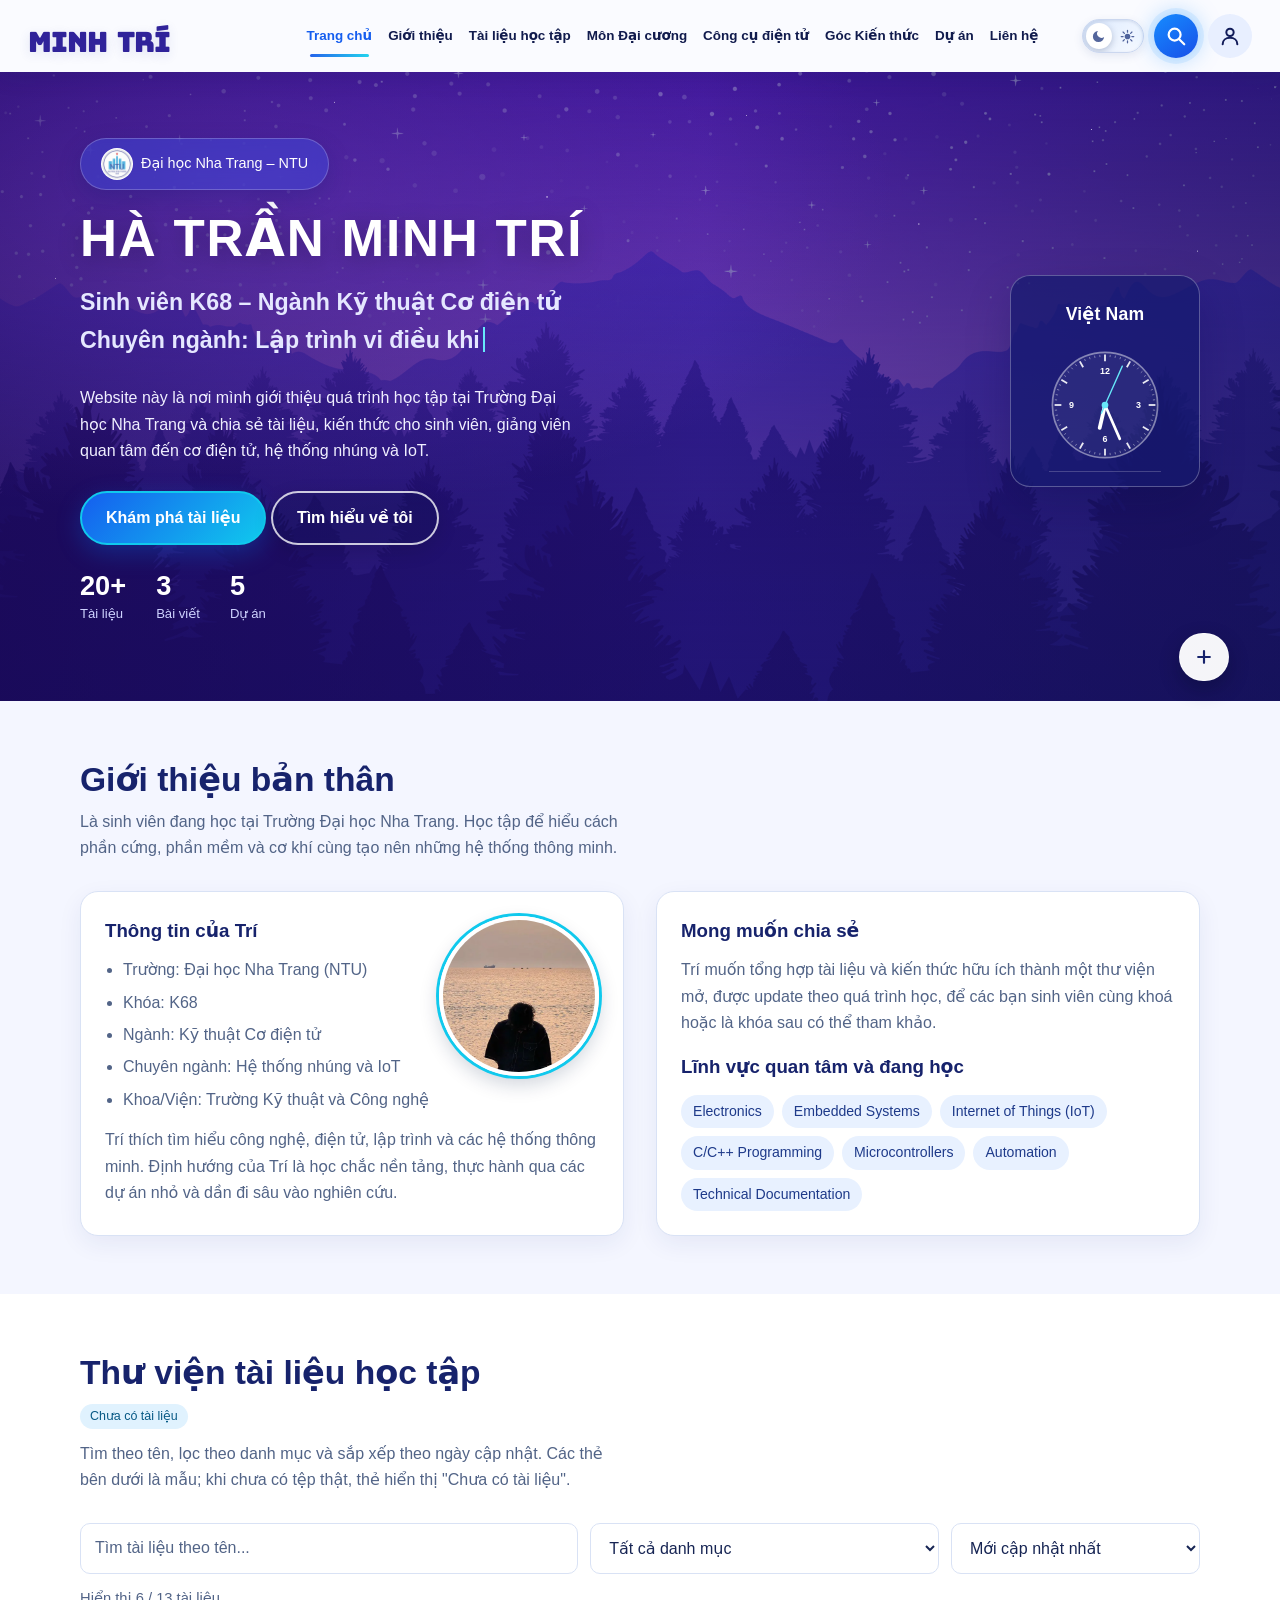
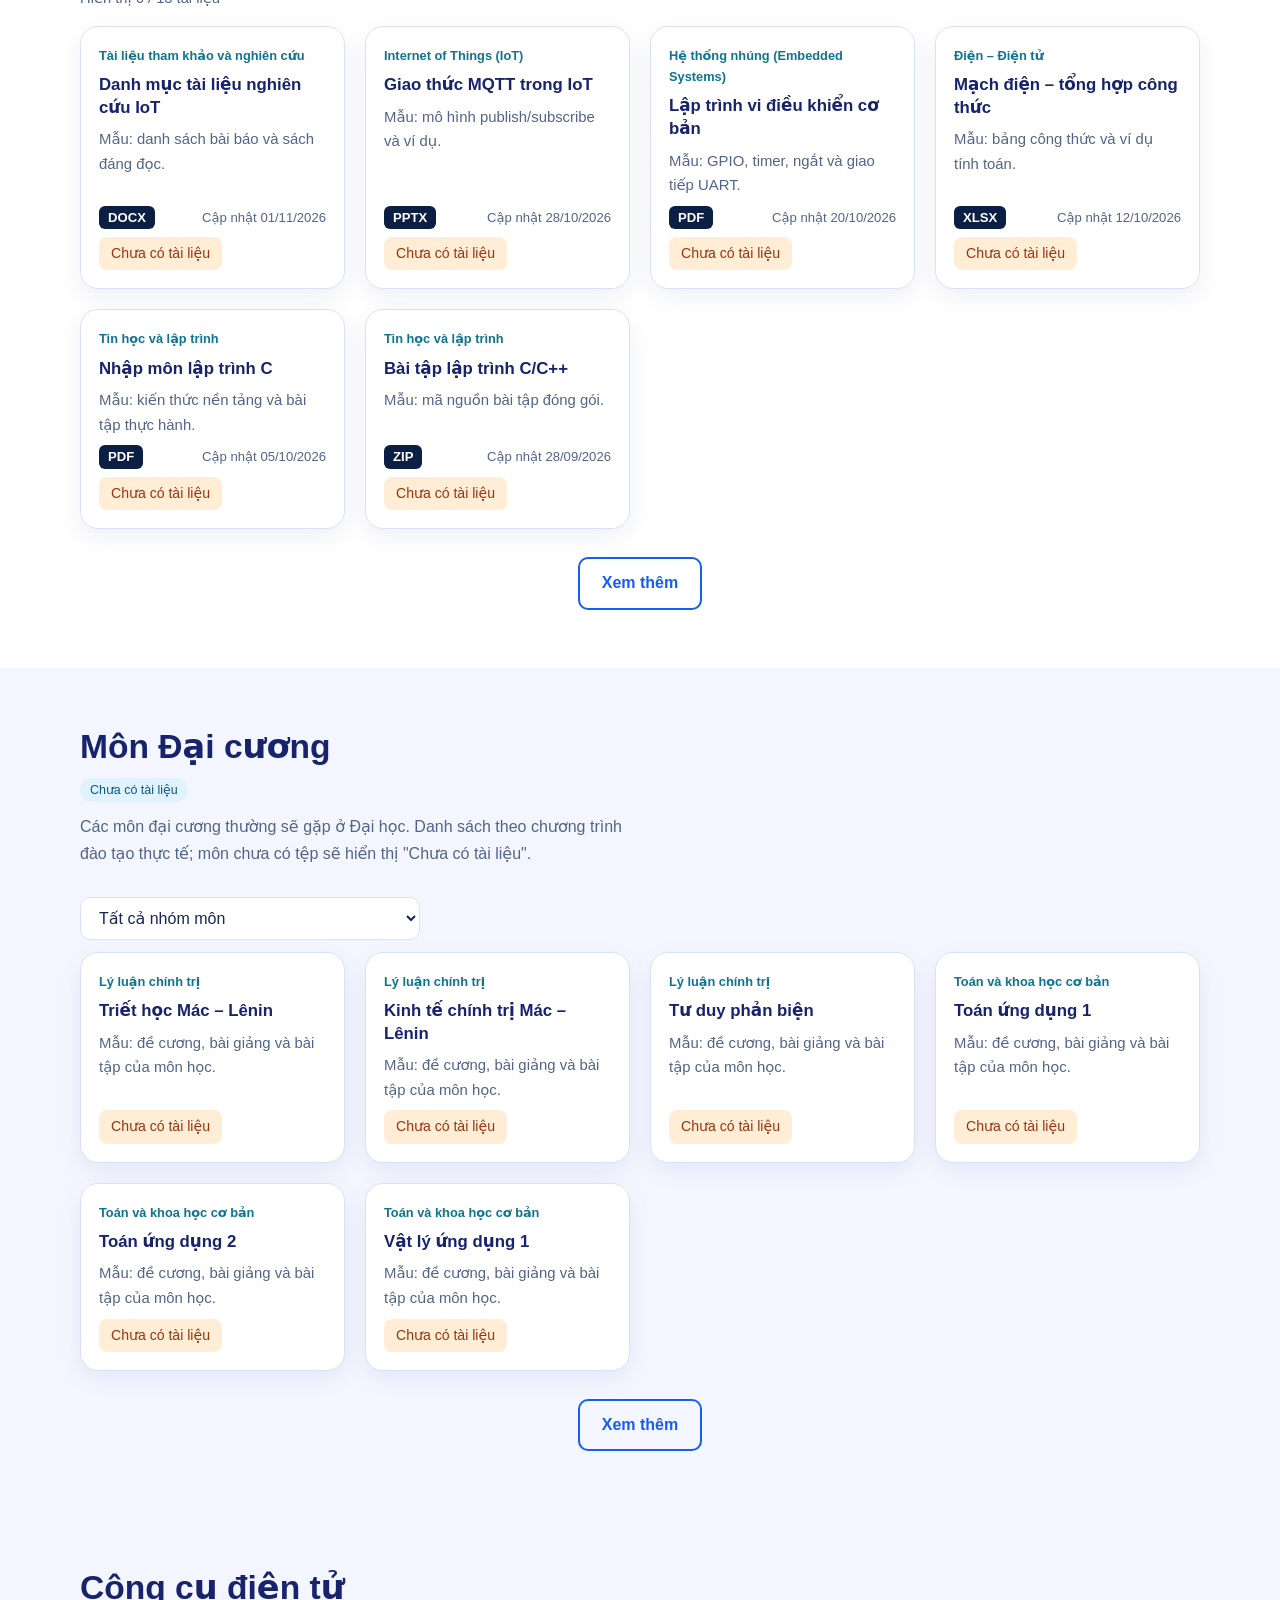
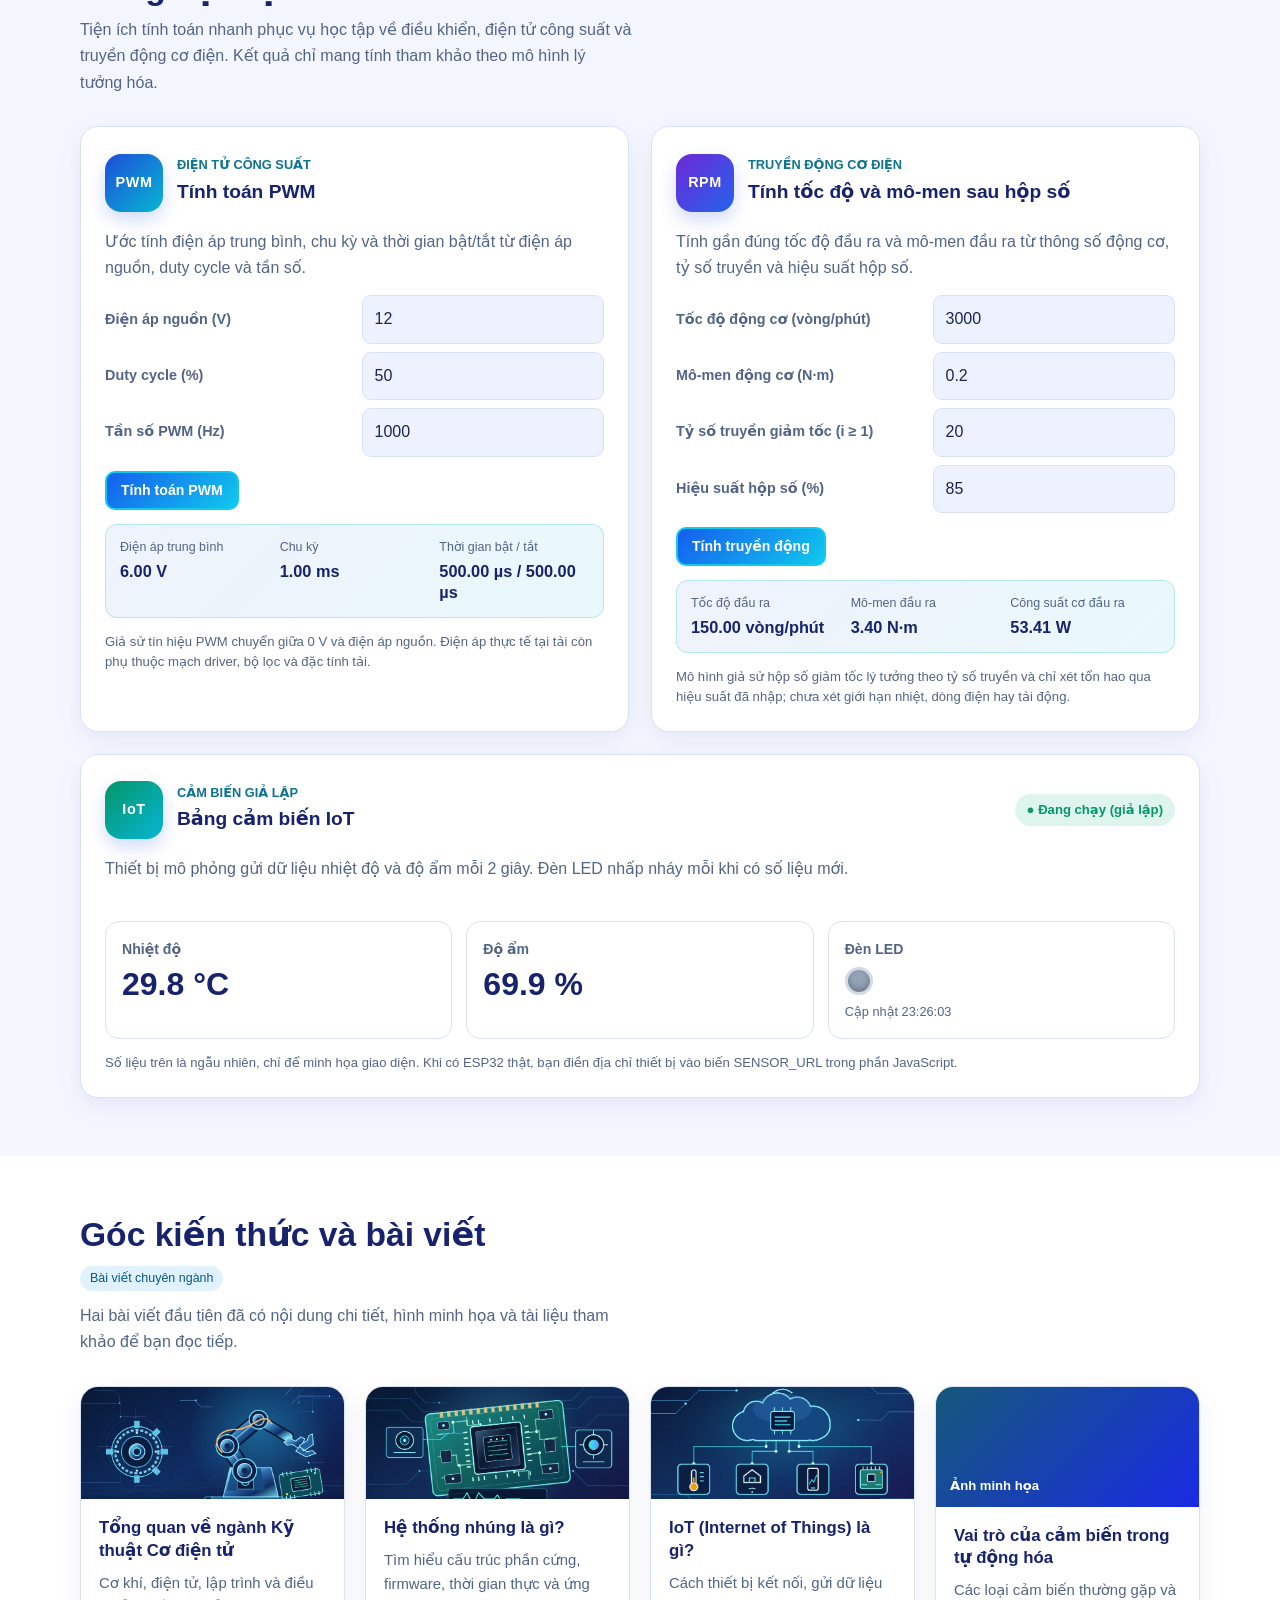
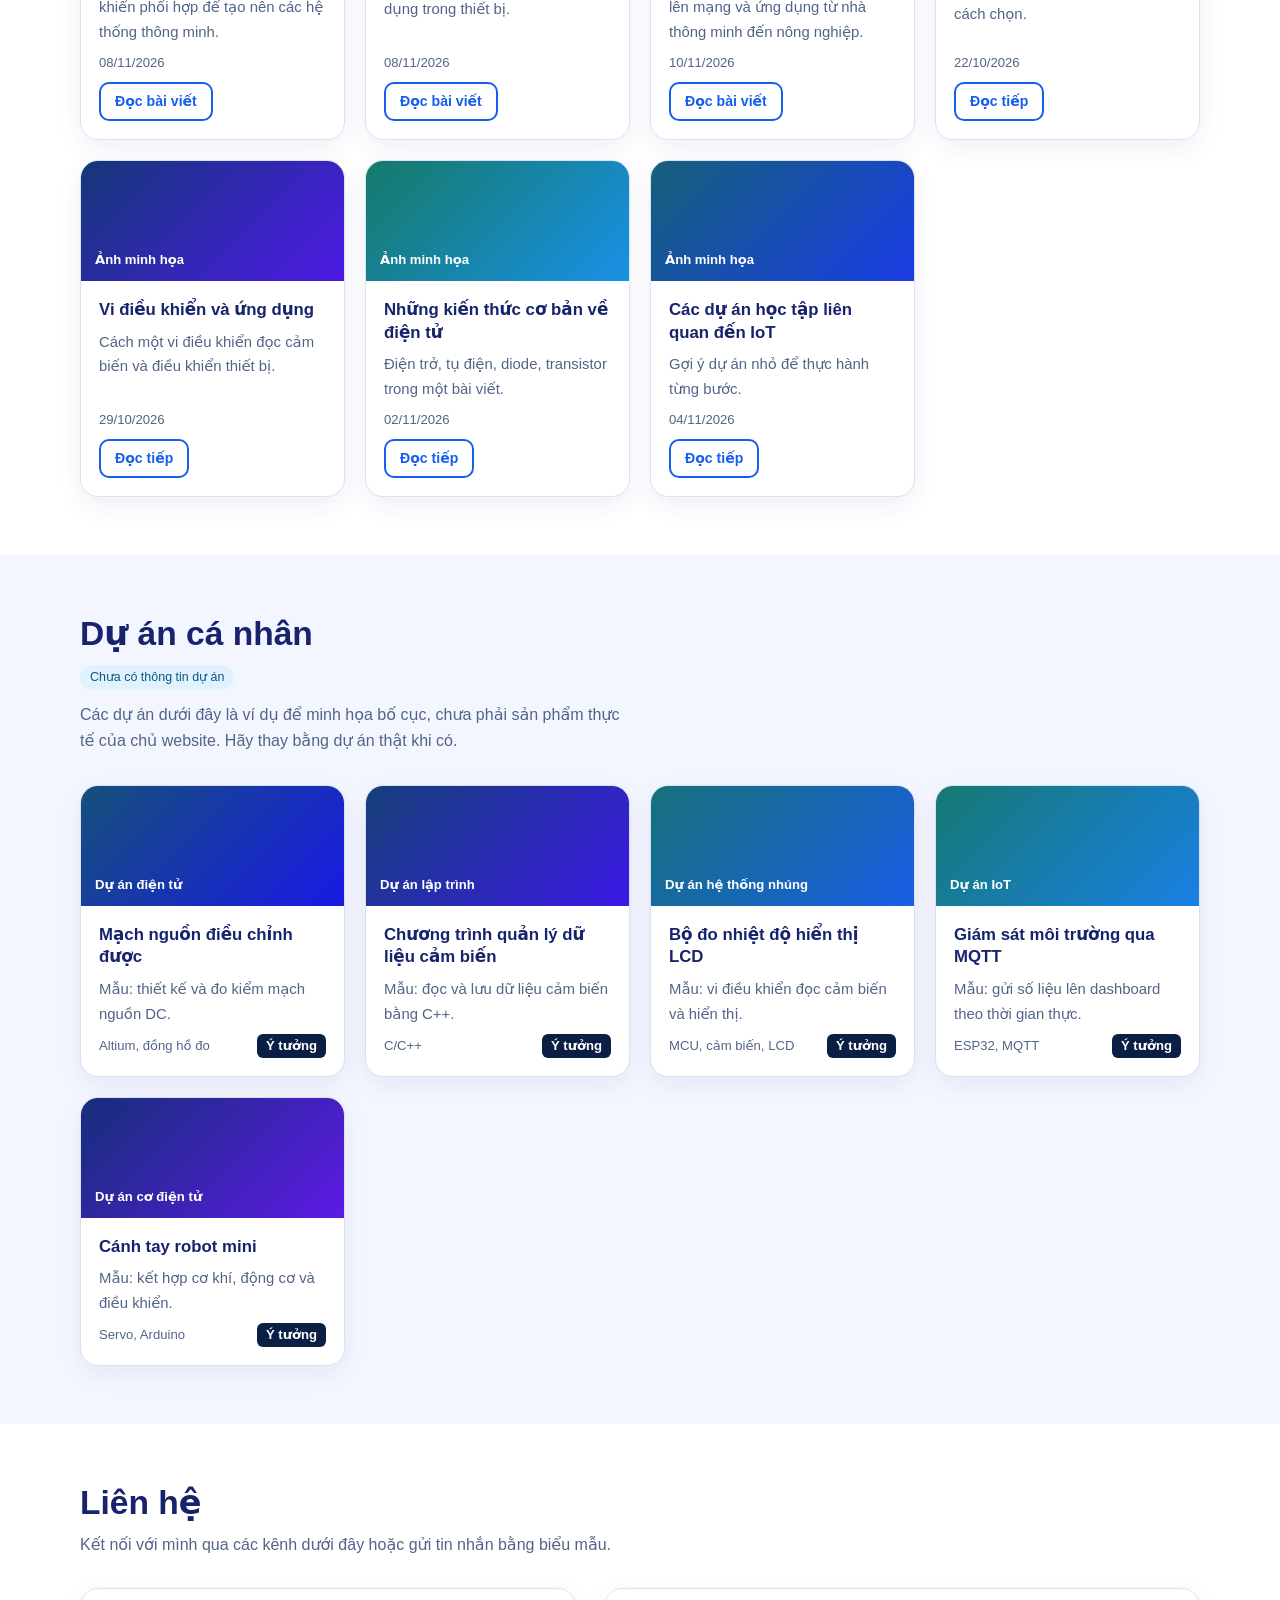
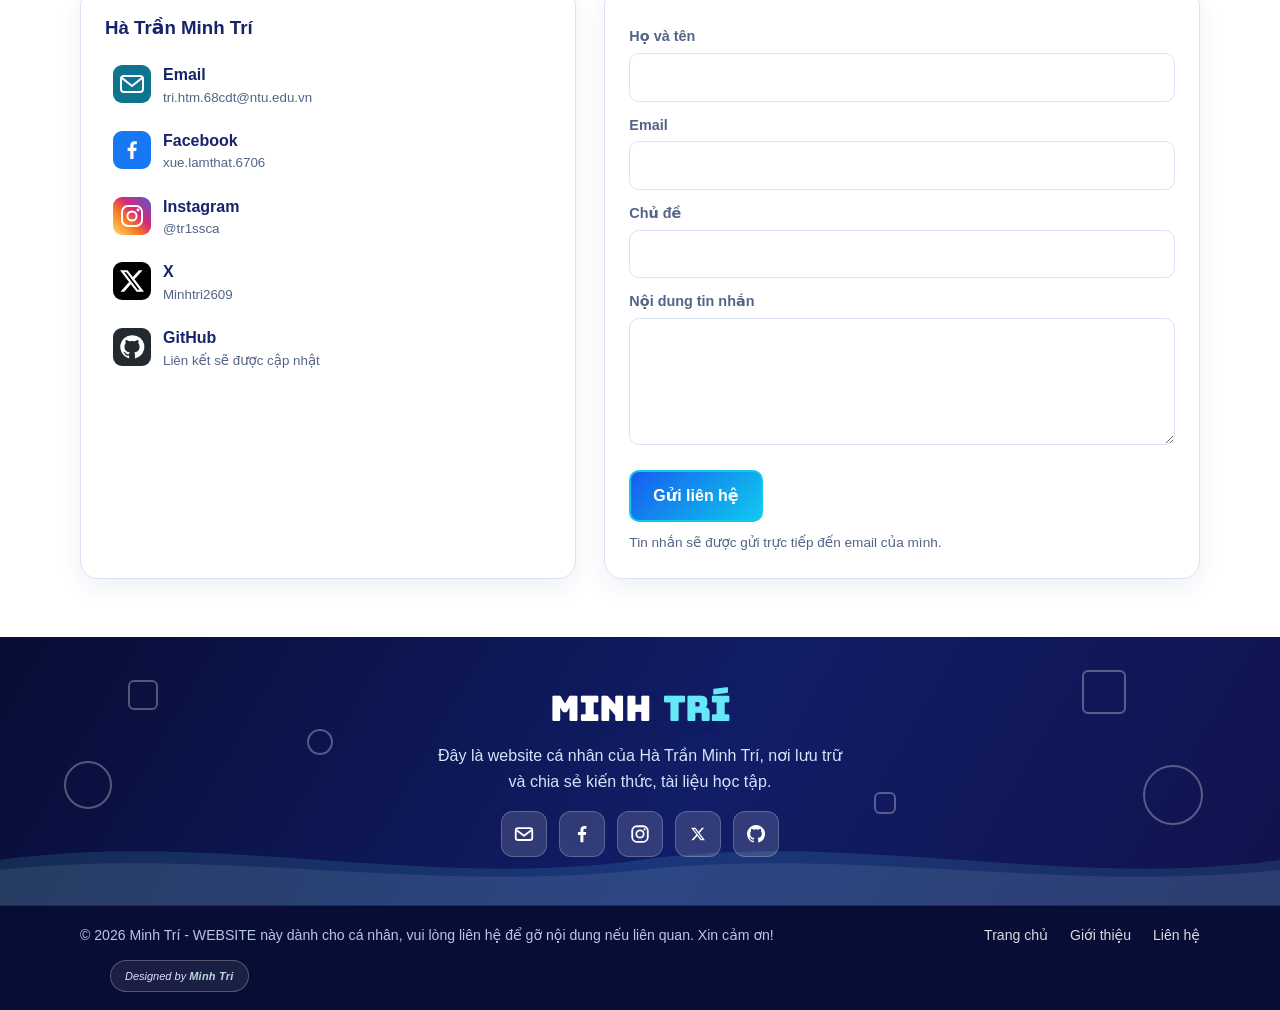
==== index.html @ 376a1b09 "v3" ====
<!DOCTYPE html>
<html lang="vi">
    <head>
        <meta charset="UTF-8">
        <meta name="viewport" content="width=device-width, initial-scale=1">
        <link rel="icon" type="image/png" href="/favicon1.png">
        <link rel="prefetch" href="login.html">
        <title>
            Minh Trí
        </title>
        <meta name="description" content="Website cá nhân và thư viện tài liệu học tập của Minh Trí, sinh viên K68 ngành Kỹ thuật Cơ điện tử, Đại học Nha Trang.">
        <link rel="preconnect" href="https://fonts.googleapis.com">
        <link rel="preconnect" href="https://fonts.gstatic.com" crossorigin>
        <link href="https://fonts.googleapis.com/css2?family=Bungee&display=swap" rel="stylesheet">
        <link href='https://unpkg.com/boxicons@2.1.4/css/boxicons.min.css' rel='stylesheet'>
        <script>
try {
    document.documentElement.dataset.theme = localStorage.getItem("theme") || (matchMedia("(prefers-color-scheme:dark)").matches ? "dark" : "light");
}
catch (e) { }

</script>
        <link rel="stylesheet" href="style.css?v=5">
    </head>
    <body>
        <header>
            <div class="wrap bar">
                <button id="menuBtn" aria-label="Mở menu" aria-expanded="false">
                    <svg viewBox="0 0 30 30" aria-hidden="true">
                        <path class="b1" d="M3 7h24"/>
                        <path class="b2" d="M3 15h24"/>
                        <path class="b3" d="M3 23h24"/>
                    </svg>
                </button>
                <a class="logo" href="#home" aria-label="Minh Trí – về đầu trang">
                    <span class="l1">
                        MINH 
                    </span>
                    <span class="l2">
                        TRÍ
                    </span>
                </a>
                <div class="rt">
                    <button class="ic" id="themeBtn" aria-label="Chuyển sang giao diện tối" aria-pressed="false">
                        <svg class="moon" viewBox="0 0 24 24" aria-hidden="true">
                            <path fill="currentColor" d="M21 12.8A9 9 0 1111.2 3a7 7 0 009.8 9.8z"/>
                        </svg>
                        <svg class="sun" viewBox="0 0 24 24" aria-hidden="true">
                            <circle cx="12" cy="12" r="4.5" fill="currentColor"/>
                            <path d="M12 2v3M12 19v3M2 12h3M19 12h3M4.9 4.9l2.1 2.1M17 17l2.1 2.1M4.9 19.1L7 17M17 7l2.1-2.1" stroke="currentColor" stroke-width="2" stroke-linecap="round"/>
                        </svg>
                    </button>
                    <!-- Khung .sw: hộp tìm kiếm neo vào khung này nên luôn hiện ngay dưới biểu tượng tìm kiếm -->
                    <div class="sw">
                        <button class="ic" id="searchBtn" aria-label="Tìm kiếm" aria-expanded="false">
                            <svg viewBox="0 0 24 24" aria-hidden="true">
                                <circle cx="10.5" cy="10.5" r="6.5" fill="none" stroke="currentColor" stroke-width="2.4"/>
                                <path d="M15.5 15.5L21 21" stroke="currentColor" stroke-width="2.4" stroke-linecap="round"/>
                            </svg>
                        </button>
                        <div class="sp" id="sp" hidden>
                            <div class="wrap">
                                <input id="sq" type="search" placeholder="Tài liệu, môn học, bài viết, dự án..." aria-label="Tìm kiếm trên website" autocomplete="off">
                                <ul id="sr" aria-live="polite">
                                </ul>
                            </div>
                        </div>
                    </div>
<!-- Cụm nút tài khoản và Menu thả xuống -->
<div class="user-menu-wrapper">
    <a class="ic" id="authLink" href="login.html" aria-label="Đăng nhập / Đăng ký" title="Đăng nhập / Đăng ký">
        <svg viewBox="0 0 24 24" aria-hidden="true">
            <circle cx="12" cy="8" r="4" fill="none" stroke="currentColor" stroke-width="2.2"/>
            <path d="M4 21c0-4.4 3.6-7 8-7s8 2.6 8 7" fill="none" stroke="currentColor" stroke-width="2.2" stroke-linecap="round"/>
        </svg>
    </a>

    <!-- Menu xổ xuống (Dropdown) -->
    <div class="user-dropdown" id="userDropdown" hidden>
        <div class="user-dropdown-header">
            <strong id="dropdownUserName">Tài khoản</strong>
            <small>Sinh viên NTU</small>
        </div>
        <ul class="user-dropdown-list">
        <li><a href="account.html?tab=account"><i class='bx bxs-user-account'></i> Tài khoản của tôi</a></li>
        <li><a href="profile.html"><i class='bx bxs-user-detail'></i> Hồ sơ của tôi</a></li>
        <li><a href="account.html?tab=settings"><i class='bx bxs-cog'></i> Cài đặt tài khoản</a></li>
        <li><a href="account.html?tab=follow"><i class='bx bxs-bookmark-star'></i> Theo dõi</a></li>
        <li><a href="account.html?tab=badges"><i class='bx bxs-award'></i> Danh hiệu</a></li>            
        <li class="dropdown-divider"></li>
            <li><a href="#" id="logoutBtn" class="logout-item"><i class='bx bxs-log-out'></i> Đăng xuất</a></li>
        </ul>
    </div>
</div>                </div>
            </div>
            <nav id="nav" aria-label="Điều hướng chính">
                <ul>
                    <li>
                        <a href="#home">
                            Trang chủ
                        </a>
                    </li>
                    <li>
                        <a href="#about">
                            Giới thiệu
                        </a>
                    </li>
                    <li>
                        <a href="#resources">
                            Tài liệu học tập
                        </a>
                    </li>
                    <li>
                        <a href="#freshman">
                            Môn Đại cương
                        </a>
                    </li>
                    <li>
                        <a href="#electronics">
                            Công cụ điện tử
                        </a>
                    </li>
                    <li>
                        <a href="#articles">
                            Góc Kiến thức
                        </a>
                    </li>
                    <li>
                        <a href="#projects">
                            Dự án
                        </a>
                    </li>
                    <li>
                        <a href="#contact">
                            Liên hệ
                        </a>
                    </li>
                </ul>
            </nav>
        </header>
        <main>
            <!-- ===== A. TRANG CHỦ ===== -->
            <section id="home">
                <div class="sky" aria-hidden="true"><i></i><i></i><i></i><i></i></div>
                <div class="wrap hero">
                    <div>
                        <span class="badge" role="status">
                            <a href="https://ntu.edu.vn" target="_blank" rel="noopener">
                                <img class="badge-logo" src="ntu-logo.png" alt="Logo Đại học Nha Trang">
                                Đại học Nha Trang – NTU
                            </a>
                        </span>
                        <h1>
                            <a href="p/don-nhan.html">
                                Hà Trần Minh Trí
                            </a>
                        </h1>
                        <p class="sub">
                            Sinh viên K68 – Ngành Kỹ thuật Cơ điện tử
                            <br>
                            Chuyên ngành: <span id="typed">Hệ thống nhúng và IoT</span><span class="caret" aria-hidden="true"></span>
                        </p>
                        <p>
                            Website này là nơi mình giới thiệu quá trình học tập tại Trường Đại học Nha Trang và chia sẻ tài liệu, kiến thức cho sinh viên, giảng viên quan tâm đến cơ điện tử, hệ thống nhúng và IoT.
                        </p>
                        <a class="btn" href="#resources">
                            Khám phá tài liệu
                        </a>
                        <a class="btn ghost" href="#about">Tìm hiểu về tôi</a>
                        <ul class="stats">
                             <li><b data-count="20" data-suffix="+">0</b><span>Tài liệu</span></li>
                             <li><b data-count="3">0</b><span>Bài viết</span></li>
                             <li><b data-count="5">0</b><span>Dự án</span></li>
                        </ul>
                    </div>
                    <!-- Thẻ Đồng hồ + Lịch: cột phải trên máy tính, nằm dưới phần chữ trên điện thoại -->
                    <div class="tw" role="group" aria-label="Đồng hồ và lịch">
                        <select class="tzs" data-clock="mainclock" aria-label="Chọn múi giờ">
                            <option value="Asia/Ho_Chi_Minh" data-city="Nha Trang">
                                Việt Nam
                            </option>
                            <option value="Asia/Shanghai" data-city="Bắc Kinh">
                                Trung Quốc
                            </option>
                            <option value="America/New_York" data-city="New York (miền Đông)">
                                Mỹ
                            </option>
                            <option value="Europe/London" data-city="Luân Đôn">
                                Luân Đôn
                            </option>
                        </select>
                        <div class="tw-body">
                            <div class="clk" id="mainclock" data-tz="Asia/Ho_Chi_Minh">
                            </div>
                            <button class="cal-toggle-btn" id="calToggle" aria-label="Ẩn hiện lịch" aria-expanded="false" title="Lịch">
                                <svg viewBox="0 0 24 24" width="18" height="18">
                                    <path fill="none" stroke="currentColor" stroke-width="2.5" stroke-linecap="round" stroke-linejoin="round" d="M6 9l6 6 6-6"/>
                                </svg>
                            </button>
                        </div>
                        <div class="cal-collapse-wrap collapsed" id="calCollapseWrap">
                            <div id="cal">
                            </div>
                        </div>
                    </div>
                </div>
                <!-- ===== Nút GHI CHÚ: góc phải dưới của phần đầu trang ===== -->
                <div class="nt" id="notes">
                    <div class="nt-act" id="ntAct">
                        <button type="button" id="ntNew">
                            <svg viewBox="0 0 24 24" aria-hidden="true">
                                <path d="M12 5v14M5 12h14" fill="none" stroke="currentColor" stroke-width="2.4" stroke-linecap="round"/>
                            </svg>
                            Tạo ghi chú mới
                        </button>
                        <button type="button" id="ntList">
                            <svg viewBox="0 0 24 24" aria-hidden="true">
                                <path d="M8 6h13M8 12h13M8 18h13M3.5 6h.01M3.5 12h.01M3.5 18h.01" fill="none" stroke="currentColor" stroke-width="2.4" stroke-linecap="round"/>
                            </svg>
                            Danh sách ghi chú
                        </button>
                        <button type="button" class="del" id="ntDel">
                            <svg viewBox="0 0 24 24" aria-hidden="true">
                                <path d="M4 7h16M10 11v6M14 11v6M6 7l1 13h10l1-13M9 7V4h6v3" fill="none" stroke="currentColor" stroke-width="2.2" stroke-linecap="round" stroke-linejoin="round"/>
                            </svg>
                            Xoá ghi chú
                        </button>
                    </div>
                    <button type="button" class="nt-main" id="ntMain" aria-label="Ghi chú" aria-expanded="false" aria-controls="ntAct">
                        <svg viewBox="0 0 24 24" aria-hidden="true">
                            <path d="M12 5v14M5 12h14" fill="none" stroke="currentColor" stroke-width="2.6" stroke-linecap="round"/>
                        </svg>
                        <span class="nt-label">
                            GHI CHÚ
                        </span>
                    </button>
                </div>
            </section>
            <!-- ===== B. GIỚI THIỆU ===== -->
            <section id="about">
                <div class="wrap">
                    <h2>
                        Giới thiệu bản thân
                    </h2>
                    <p class="lead">
                        Là sinh viên đang học tại Trường Đại học Nha Trang. Học tập để hiểu cách phần cứng, phần mềm và cơ khí cùng tạo nên những hệ thống thông minh.
                    </p>
                    <div class="about">
                        <div class="panel">
                            <!-- 1. ĐẶT ẢNH LÊN ĐẦU và thêm style float: right -->
                            <img class="avatar" src="minhtri.webp" alt="Ảnh của Hà Trần Minh Trí" style="float: right; margin-left: 20px; margin-bottom: 10px;">
                            <!-- 2. NỘI DUNG CHỮ ĐỂ BÌNH THƯỜNG Ở DƯỚI ẢNH -->
                            <h3>
                                Thông tin của Trí
                            </h3>
                            <ul>
                                <li>
                                    Trường: Đại học Nha Trang (NTU)
                                </li>
                                <li>
                                    Khóa: K68
                                </li>
                                <li>
                                    Ngành: Kỹ thuật Cơ điện tử
                                </li>
                                <li>
                                    Chuyên ngành: Hệ thống nhúng và IoT
                                </li>
                                <li>
                                    Khoa/Viện: Trường Kỹ thuật và Công nghệ
                                </li>
                            </ul>
                            <!-- Đoạn văn bản sẽ tự động tràn sang phải lấp đầy khoảng trống -->
                            <p style="margin-top:14px; color:var(--mut);">
                                Trí thích tìm hiểu công nghệ, điện tử, lập trình và các hệ thống thông minh. Định hướng của Trí là học chắc nền tảng, thực hành qua các dự án nhỏ và dần đi sâu vào nghiên cứu.
                            </p>
                            <!-- Dòng này để xóa float, đảm bảo khung panel bao trọn nội dung -->
                            <div style="clear: both;">
                            </div>
                        </div>
                        <div class="panel">
                            <h3>
                                Mong muốn chia sẻ
                            </h3>
                            <p style="color:var(--mut)">
                                Trí muốn tổng hợp tài liệu và kiến thức hữu ích thành một thư viện mở, được update theo quá trình học, để các bạn sinh viên cùng khoá hoặc là khóa sau có thể tham khảo.
                            </p>
                            <h3 style="margin-top:16px">
                                Lĩnh vực quan tâm và đang học
                            </h3>
                            <div class="chips">
                                <span>
                                    Electronics
                                </span>
                                <span>
                                    Embedded Systems
                                </span>
                                <span>
                                    Internet of Things (IoT)
                                </span>
                                <span>
                                    C/C++ Programming
                                </span>
                                <span>
                                    Microcontrollers
                                </span>
                                <span>
                                    Automation
                                </span>
                                <span>
                                    Technical Documentation
                                </span>
                            </div>
                        </div>
                    </div>
                </div>
            </section>
            <!-- ===== C. THƯ VIỆN TÀI LIỆU ===== -->
            <section id="resources" style="background:var(--card)">
                <div class="wrap">
                    <h2>
                        Thư viện tài liệu học tập
                    </h2>
                    <p class="lead">
                        <span class="badge">
                            Chưa có tài liệu
                        </span>
                        <br>
                        Tìm theo tên, lọc theo danh mục và sắp xếp theo ngày cập nhật. Các thẻ bên dưới là mẫu; khi chưa có tệp thật, thẻ hiển thị "Chưa có tài liệu".
                    </p>
                    <div class="tools">
                        <input id="q" type="search" placeholder="Tìm tài liệu theo tên..." aria-label="Tìm tài liệu theo tên">
                        <select id="cat" aria-label="Lọc theo danh mục">
                        </select>
                        <select id="sort" aria-label="Sắp xếp">
                            <option value="desc">
                                Mới cập nhật nhất
                            </option>
                            <option value="asc">
                                Cũ nhất
                            </option>
                        </select>
                    </div>
                    <p id="count" aria-live="polite">
                    </p>
                    <div class="grid" id="docs">
                    </div>
                    <button id="more" class="btn ghost">
                        Xem thêm
                    </button>
                </div>
            </section>
            <!-- ===== MÔN ĐẠI CƯƠNG ===== -->
            <section id="freshman">
                <div class="wrap">
                    <h2>
                        Môn Đại cương
                    </h2>
                    <p class="lead">
                        <span class="badge">
                            Chưa có tài liệu
                        </span>
                        <br>
                        Các môn đại cương thường sẽ gặp ở Đại học. Danh sách theo chương trình đào tạo thực tế; môn chưa có tệp sẽ hiển thị "Chưa có tài liệu".
                    </p>
                    <div class="tools" style="grid-template-columns:minmax(0,340px)">
                        <select id="fg" aria-label="Lọc theo nhóm môn">
                        </select>
                    </div>
                    <div class="grid" id="fresh">
                    </div>
                    <button id="moreFresh" class="btn ghost">
                        Xem thêm
                    </button>
                </div>
            </section>
            <!-- ===== D. CÔNG CỤ ĐIỆN TỬ VÀ CƠ ĐIỆN TỬ ===== -->
            <section id="electronics">
                <div class="wrap">
                    <h2>
                        Công cụ điện tử
                    </h2>
                    <p class="lead">
                        Tiện ích tính toán nhanh phục vụ học tập về điều khiển, điện tử công suất và truyền động cơ điện. Kết quả chỉ mang tính tham khảo theo mô hình lý tưởng hóa.
                    </p>
                    <div class="tool-grid">
                        <article class="panel calc-card">
                            <div class="calc-heading">
                                <span class="calc-icon" aria-hidden="true">
                                    PWM
                                </span>
                                <div>
                                    <span class="tag">
                                        ĐIỆN TỬ CÔNG SUẤT
                                    </span>
                                    <h3>
                                        Tính toán PWM
                                    </h3>
                                </div>
                            </div>
                            <p class="calc-description">
                                Ước tính điện áp trung bình, chu kỳ và thời gian bật/tắt từ điện áp nguồn, duty cycle và tần số.
                            </p>
                            <div class="calc-fields">
                                <label for="pwmVoltage">
                                    Điện áp nguồn (V)
                                </label>
                                <input id="pwmVoltage" type="number" min="0.01" max="1000" step="0.1" value="12">
                                <label for="pwmDuty">
                                    Duty cycle (%)
                                </label>
                                <input id="pwmDuty" type="number" min="0" max="100" step="1" value="50">
                                <label for="pwmFrequency">
                                    Tần số PWM (Hz)
                                </label>
                                <input id="pwmFrequency" type="number" min="0.01" max="1000000" step="1" value="1000">
                            </div>
                            <button class="btn sm" id="calculatePwm" type="button">
                                Tính toán PWM
                            </button>
                            <div class="calc-result" id="pwmResult" role="status" aria-live="polite">
                                <div>
                                    <span>
                                        Điện áp trung bình
                                    </span>
                                    <strong id="pwmAverage">
                                        6.00 V
                                    </strong>
                                </div>
                                <div>
                                    <span>
                                        Chu kỳ
                                    </span>
                                    <strong id="pwmPeriod">
                                        1.00 ms
                                    </strong>
                                </div>
                                <div>
                                    <span>
                                        Thời gian bật / tắt
                                    </span>
                                    <strong id="pwmOnOff">
                                        0.50 / 0.50 ms
                                    </strong>
                                </div>
                            </div>
                            <p class="calc-note">
                                Giả sử tín hiệu PWM chuyển giữa 0 V và điện áp nguồn. Điện áp thực tế tại tải còn phụ thuộc mạch driver, bộ lọc và đặc tính tải.
                            </p>
                        </article>
                        <article class="panel calc-card">
                            <div class="calc-heading">
                                <span class="calc-icon motor" aria-hidden="true">
                                    RPM
                                </span>
                                <div>
                                    <span class="tag">
                                        TRUYỀN ĐỘNG CƠ ĐIỆN
                                    </span>
                                    <h3>
                                        Tính tốc độ và mô-men sau hộp số
                                    </h3>
                                </div>
                            </div>
                            <p class="calc-description">
                                Tính gần đúng tốc độ đầu ra và mô-men đầu ra từ thông số động cơ, tỷ số truyền và hiệu suất hộp số.
                            </p>
                            <div class="calc-fields">
                                <label for="motorRpm">
                                    Tốc độ động cơ (vòng/phút)
                                </label>
                                <input id="motorRpm" type="number" min="0.01" max="1000000" step="1" value="3000">
                                <label for="motorTorque">
                                    Mô-men động cơ (N·m)
                                </label>
                                <input id="motorTorque" type="number" min="0.001" max="1000000" step="0.01" value="0.2">
                                <label for="gearRatio">
                                    Tỷ số truyền giảm tốc (i ≥ 1)
                                </label>
                                <input id="gearRatio" type="number" min="1" max="10000" step="0.1" value="20">
                                <label for="gearEfficiency">
                                    Hiệu suất hộp số (%)
                                </label>
                                <input id="gearEfficiency" type="number" min="0.01" max="100" step="1" value="85">
                            </div>
                            <button class="btn sm" id="calculateGear" type="button">
                                Tính truyền động
                            </button>
                            <div class="calc-result" id="gearResult" role="status" aria-live="polite">
                                <div>
                                    <span>
                                        Tốc độ đầu ra
                                    </span>
                                    <strong id="gearOutputRpm">
                                        150 vòng/phút
                                    </strong>
                                </div>
                                <div>
                                    <span>
                                        Mô-men đầu ra
                                    </span>
                                    <strong id="gearOutputTorque">
                                        3.40 N·m
                                    </strong>
                                </div>
                                <div>
                                    <span>
                                        Công suất cơ đầu ra
                                    </span>
                                    <strong id="gearOutputPower">
                                        53.41 W
                                    </strong>
                                </div>
                            </div>
                            <p class="calc-note">
                                Mô hình giả sử hộp số giảm tốc lý tưởng theo tỷ số truyền và chỉ xét tổn hao qua hiệu suất đã nhập; chưa xét giới hạn nhiệt, dòng điện hay tải động.
                            </p>
                        </article>
                        <article class="panel calc-card sensor-card">
    <div class="calc-heading">
        <span class="calc-icon sensor" aria-hidden="true">
            IoT
        </span>
        <div>
            <span class="tag">
                CẢM BIẾN GIẢ LẬP
            </span>
            <h3>
                Bảng cảm biến IoT
            </h3>
        </div>
        <span class="sensor-status" id="sensorStatus">
            ● Đang chạy (giả lập)
        </span>
    </div>
    <p class="calc-description">
        Thiết bị mô phỏng gửi dữ liệu nhiệt độ và độ ẩm mỗi 2 giây. Đèn LED nhấp nháy mỗi khi có số liệu mới.
    </p>
    <div class="sensor-grid">
        <div class="sensor-box">
            <span>
                Nhiệt độ
            </span>
            <strong id="sensorTemp">
                --.- °C
            </strong>
        </div>
        <div class="sensor-box">
            <span>
                Độ ẩm
            </span>
            <strong id="sensorHum">
                --.- %
            </strong>
        </div>
        <div class="sensor-box">
            <span>
                Đèn LED
            </span>
            <i class="sensor-led" id="sensorLed" aria-hidden="true">
            </i>
            <small id="sensorTime">
                Chưa có dữ liệu
            </small>
        </div>
    </div>
    <p class="calc-note">
        Số liệu trên là ngẫu nhiên, chỉ để minh họa giao diện. Khi có ESP32 thật, bạn điền địa chỉ thiết bị vào biến SENSOR_URL trong phần JavaScript.
    </p>
</article>
                    </div>
                </div>
            </section>
            <!-- ===== E. GÓC KIẾN THỨC ===== -->
            <section id="articles" style="background:var(--card)">
                <div class="wrap">
                    <h2>
                        Góc kiến thức và bài viết
                    </h2>
                    <p class="lead">
                        <span class="badge">
                            Bài viết chuyên ngành
                        </span>
                        <br>
                        Hai bài viết đầu tiên đã có nội dung chi tiết, hình minh họa và tài liệu tham khảo để bạn đọc tiếp.
                    </p>
                    <div class="grid" id="arts">
                    </div>
                </div>
            </section>
            <!-- ===== E. DỰ ÁN ===== -->
            <section id="projects">
                <div class="wrap">
                    <h2>
                        Dự án cá nhân
                    </h2>
                    <p class="lead">
                        <span class="badge">
                            Chưa có thông tin dự án
                        </span>
                        <br>
                        Các dự án dưới đây là ví dụ để minh họa bố cục, chưa phải sản phẩm thực tế của chủ website. Hãy thay bằng dự án thật khi có.
                    </p>
                    <div class="grid" id="projs">
                    </div>
                </div>
            </section>
            <!-- ===== F. LIÊN HỆ ===== -->
            <section id="contact" style="background:var(--card)">
                <div class="wrap">
                    <h2>
                        Liên hệ
                    </h2>
                    <p class="lead">
                        Kết nối với mình qua các kênh dưới đây hoặc gửi tin nhắn bằng biểu mẫu.
                    </p>
                    <div class="contact">
                        <div class="panel">
                            <h3>
                                Hà Trần Minh Trí
                            </h3>
                            <ul class="links" style="margin-top:10px">
                                <li>
                                    <a href="mailto:tri.htm.68cdt@ntu.edu.vn">
                                        <svg viewBox="0 0 38 38" aria-hidden="true">
                                            <rect width="38" height="38" rx="9" fill="#0e7490"/>
                                            <rect x="8" y="11" width="22" height="16" rx="3" fill="none" stroke="#fff" stroke-width="2"/>
                                            <path d="M9 13l10 8 10-8" fill="none" stroke="#fff" stroke-width="2" stroke-linejoin="round"/>
                                        </svg>
                                        <span>
                                            <strong>
                                                Email
                                            </strong>
                                            <small>
                                                tri.htm.68cdt@ntu.edu.vn
                                            </small>
                                        </span>
                                    </a>
                                </li>
                                <li>
                                    <a href="https://www.facebook.com/share/1E6H6hMqB4/" target="_blank" rel="noopener">
                                        <svg viewBox="0 0 38 38" aria-hidden="true">
                                            <rect width="38" height="38" rx="9" fill="#1877f2"/>
                                            <svg x="7" y="7" width="24" height="24" viewBox="0 0 24 24">
                                                <path fill="#fff" d="M13.5 21v-8h2.7l.4-3.2h-3.1V7.8c0-.9.3-1.5 1.6-1.5h1.7V3.4c-.3 0-1.3-.1-2.4-.1-2.4 0-4.1 1.5-4.1 4.2v2.3H7.6V13h2.7v8h3.2z"/>
                                            </svg>
                                        </svg>
                                        <span>
                                            <strong>
                                                Facebook
                                            </strong>
                                            <small>
                                                xue.lamthat.6706
                                            </small>
                                        </span>
                                    </a>
                                </li>
                                <li>
                                    <a href="https://www.instagram.com/tr1ssca?mdxt=NDF6YTg2eHIyOXhm" target="_blank" rel="noopener">
                                        <svg viewBox="0 0 38 38" aria-hidden="true">
                                            <defs>
                                                <linearGradient id="ig" x1="0" y1="1" x2="1" y2="0">
                                                    <stop offset="0" stop-color="#feda75"/>
                                                    <stop offset=".35" stop-color="#fa7e1e"/>
                                                    <stop offset=".6" stop-color="#d62976"/>
                                                    <stop offset="1" stop-color="#4f5bd5"/>
                                                </linearGradient>
                                            </defs>
                                            <rect width="38" height="38" rx="9" fill="url(#ig)"/>
                                            <rect x="9" y="9" width="20" height="20" rx="6" fill="none" stroke="#fff" stroke-width="2"/>
                                            <circle cx="19" cy="19" r="4.6" fill="none" stroke="#fff" stroke-width="2"/>
                                            <circle cx="25" cy="13" r="1.4" fill="#fff"/>
                                        </svg>
                                        <span>
                                            <strong>
                                                Instagram
                                            </strong>
                                            <small>
                                                @tr1ssca
                                            </small>
                                        </span>
                                    </a>
                                </li>
                                <li>
                                    <a href="https://x.com/trissca2609" target="_blank" rel="noopener">
                                        <svg viewBox="0 0 38 38" aria-hidden="true">
                                            <rect width="38" height="38" rx="9" fill="#000000"/>
                                            <g transform="translate(7, 7)">
                                                <path fill="#ffffff" d="M18.901 1.153h3.68l-8.04 9.19L24 22.846h-7.406l-5.8-7.584-6.638 7.584H.474l8.6-9.83L0 1.154h7.594l5.243 6.932ZM17.61 20.644h2.039L6.486 3.24H4.298Z"/>
                                            </g>
                                        </svg>
                                        <span>
                                            <strong>
                                                X
                                            </strong>
                                            <small>
                                                Minhtri2609
                                            </small>
                                        </span>
                                    </a>
                                </li>
                                <li>
                                    <a class="github-placeholder" href="#" aria-label="GitHub – cập nhật liên kết sau" title="Bạn có thể thay href bằng liên kết GitHub của mình">
                                        <svg viewBox="0 0 38 38" aria-hidden="true">
                                            <rect width="38" height="38" rx="9" fill="#24292f"/>
                                            <path fill="#fff" d="M19 7.2a11.8 11.8 0 0 0-3.73 23c.59.11.81-.25.81-.57v-2.05c-3.3.72-4-1.4-4-1.4-.54-1.37-1.32-1.74-1.32-1.74-1.08-.74.08-.73.08-.73 1.19.08 1.82 1.23 1.82 1.23 1.06 1.82 2.78 1.29 3.46.98.11-.77.42-1.29.76-1.59-2.64-.3-5.42-1.32-5.42-5.88 0-1.3.46-2.36 1.23-3.19-.12-.3-.53-1.51.12-3.15 0 0 1-.32 3.25 1.22a11.3 11.3 0 0 1 5.92 0c2.25-1.54 3.25-1.22 3.25-1.22.65 1.64.24 2.85.12 3.15.77.83 1.23 1.89 1.23 3.19 0 4.57-2.78 5.57-5.43 5.87.43.37.81 1.09.81 2.2v3.27c0 .32.22.69.82.57A11.8 11.8 0 0 0 19 7.2Z"/>
                                        </svg>
                                        <span>
                                            <strong>
                                                GitHub
                                            </strong>
                                            <small>
                                                Liên kết sẽ được cập nhật
                                            </small>
                                        </span>
                                    </a>
                                </li>
                            </ul>
                        </div>
                        <form class="panel" id="form" novalidate>
                            <label for="n">
                                Họ và tên
                            </label>
                            <input id="n" required>
                            <label for="e">
                                Email
                            </label>
                            <input id="e" type="email" required>
                            <label for="s">
                                Chủ đề
                            </label>
                            <input id="s" required>
                            <label for="m">
                                Nội dung tin nhắn
                            </label>
                            <textarea id="m" rows="4" required>
                            </textarea>
                            <button class="btn" type="submit">
                                Gửi liên hệ
                            </button>
                            <p class="note">
                                Tin nhắn sẽ được gửi trực tiếp đến email của mình.
                            </p>
                        </form>
                    </div>
                </div>
            </section>
        </main>
        <footer>
            <div class="ft">
                <div class="sh" aria-hidden="true">
                    <i class="sq s1">
                    </i>
                    <i class="sq s2">
                    </i>
                    <i class="sq s3">
                    </i>
                    <i class="ci c1">
                    </i>
                    <i class="ci c2">
                    </i>
                    <i class="ci c3">
                    </i>
                    <svg viewBox="0 0 2400 120" preserveAspectRatio="none">
                        <path fill="rgba(103,232,249,.12)" d="M0 60 C200 20 400 100 600 60 S1000 100 1200 60 S1600 100 1800 60 S2200 100 2400 60 V120 H0Z"/>
                    </svg>
                    <svg viewBox="0 0 2400 120" preserveAspectRatio="none">
                        <path fill="rgba(255,255,255,.08)" d="M0 60 C200 20 400 100 600 60 S1000 100 1200 60 S1600 100 1800 60 S2200 100 2400 60 V120 H0Z"/>
                    </svg>
                </div>
                <div class="wrap ft-in">
                    <a class="logo f" href="#home" aria-label="Hà Lâm – về đầu trang">
                        <span class="l1">
                            MINH
                        </span>
                        <span class="l2">
                            TRÍ
                        </span>
                    </a>
                    <p>
                        Đây là website cá nhân của Hà Trần Minh Trí, nơi lưu trữ và chia sẻ kiến thức, tài liệu học tập.
                    </p>
                    <ul class="soc">
                        <li>
                            <a href="mailto:tri.htm.68cdt@ntu.edu.vn" aria-label="Email" title="Email">
                                <svg viewBox="0 0 24 24" aria-hidden="true">
                                    <rect x="3" y="5.5" width="18" height="13" rx="2.5" fill="none" stroke="currentColor" stroke-width="2"/>
                                    <path d="M4 8l8 6 8-6" fill="none" stroke="currentColor" stroke-width="2" stroke-linejoin="round"/>
                                </svg>
                            </a>
                        </li>
                        <li>
                            <a href="https://www.facebook.com/share/1E6H6hMqB4/" target="_blank" rel="noopener" aria-label="Facebook" title="Facebook">
                                <svg viewBox="0 0 24 24" aria-hidden="true">
                                    <path fill="currentColor" d="M13.5 21v-8h2.7l.4-3.2h-3.1V7.8c0-.9.3-1.5 1.6-1.5h1.7V3.4c-.3 0-1.3-.1-2.4-.1-2.4 0-4.1 1.5-4.1 4.2v2.3H7.6V13h2.7v8h3.2z"/>
                                </svg>
                            </a>
                        </li>
                        <li>
                            <a href="https://www.instagram.com/tr1ssca?mdxt=NDF6YTg2eHIyOXhm" target="_blank" rel="noopener" aria-label="Instagram" title="Instagram">
                                <svg viewBox="0 0 24 24" aria-hidden="true">
                                    <rect x="3.5" y="3.5" width="17" height="17" rx="5" fill="none" stroke="currentColor" stroke-width="2"/>
                                    <circle cx="12" cy="12" r="4" fill="none" stroke="currentColor" stroke-width="2"/>
                                    <circle cx="17" cy="7" r="1.2" fill="currentColor"/>
                                </svg>
                            </a>
                        </li>
                        <li>
                            <a href="https://x.com/trissca2609" target="_blank" rel="noopener" aria-label="Twitter" title="Twitter">
                                <svg viewBox="0 0 38 38" aria-hidden="true">
                                    <rect width="38" height="38" rx="9" fill="transparent"/>
                                    <g transform="translate(7, 7)">
                                        <path fill="#ffffff" d="M18.901 1.153h3.68l-8.04 9.19L24 22.846h-7.406l-5.8-7.584-6.638 7.584H.474l8.6-9.83L0 1.154h7.594l5.243 6.932ZM17.61 20.644h2.039L6.486 3.24H4.298Z"/>
                                    </g>
                                </svg>
                            </a>
                        </li>
                        <li>
                            <a class="github-placeholder" href="#" aria-label="GitHub – cập nhật liên kết sau" title="Bạn có thể thay href bằng liên kết GitHub của mình">
                                <svg viewBox="0 0 24 24" aria-hidden="true">
                                    <path fill="currentColor" d="M12 2.2a9.8 9.8 0 0 0-3.1 19.1c.49.09.67-.21.67-.48v-1.7c-2.75.6-3.34-1.17-3.34-1.17-.45-1.14-1.1-1.45-1.1-1.45-.9-.62.07-.61.07-.61 1 .07 1.52 1.03 1.52 1.03.88 1.52 2.32 1.08 2.88.82.09-.64.35-1.08.63-1.33-2.2-.25-4.52-1.1-4.52-4.9 0-1.08.39-1.97 1.03-2.66-.1-.25-.44-1.26.1-2.62 0 0 .84-.27 2.71 1.02a9.4 9.4 0 0 1 4.94 0c1.88-1.29 2.71-1.02 2.71-1.02.54 1.36.2 2.37.1 2.62.64.69 1.03 1.57 1.03 2.66 0 3.81-2.32 4.65-4.53 4.9.36.31.67.91.67 1.84v2.57c0 .27.18.58.68.48A9.8 9.8 0 0 0 12 2.2Z"/>
                                </svg>
                            </a>
                        </li>
                    </ul>
                </div>
            </div>
            <div class="fb">
                <div class="wrap">
                    <p>
                        © 2026 Minh Trí - WEBSITE này dành cho cá nhân, vui lòng liên hệ để gỡ nội dung nếu liên quan. Xin cảm ơn!
                    </p>
                    <div class="fl">
                        <a href="#home">
                            Trang chủ
                        </a>
                        <a href="#about">
                            Giới thiệu
                        </a>
                        <a href="#contact">
                            Liên hệ
                        </a>
                    </div>
                    <span class="designer-credit">
                        <i>Designed by <strong>Minh Tri</strong></i>
                    </span>
                </div>
            </div>
        </footer>
        <div id="toast" role="status">
        </div>
        <script src="clock.js"></script>
<script>
/* ===== Danh mục ===== */
const CATS = ["Tài liệu đại cương", "Toán học và khoa học cơ bản", "Vật lý và hóa học", "Tin học và lập trình", "Cơ sở ngành Kỹ thuật Cơ điện tử", "Điện – Điện tử", "Hệ thống nhúng (Embedded Systems)", "Internet of Things (IoT)", "Cơ khí và điều khiển tự động", "Tài liệu tham khảo và nghiên cứu"];
/* ===== DỮ LIỆU MẪU TÀI LIỆU – thay bằng dữ liệu thật =====
   [chỉ số danh mục, tên, mô tả, định dạng, ngày (YYYY-MM-DD), đường dẫn tệp]
   Để trống đường dẫn => hiện "Chưa có tài liệu".
   Khi có tệp, điền ví dụ "files/giai-tich-1.pdf" (đặt tệp cạnh index.html). */
const DOCS = [
    [0, "Tóm tắt môn Pháp luật đại cương", "Mẫu: tóm tắt các nội dung trọng tâm của môn học.", "PDF", "2026-09-10", ""],
    [1, "Bài tập Giải tích 1", "Mẫu: tuyển tập bài tập kèm hướng dẫn giải.", "PDF", "2026-08-22", ""],
    [1, "Đại số tuyến tính – ghi chú", "Mẫu: ghi chú lý thuyết và ví dụ minh họa.", "DOCX", "2026-07-30", ""],
    [2, "Vật lý 1 – đề cương ôn tập", "Mẫu: hệ thống câu hỏi ôn tập theo chương.", "PDF", "2026-06-15", ""],
    [2, "Hóa học đại cương – bài giảng", "Mẫu: slide bài giảng theo từng chương.", "PPTX", "2026-05-20", ""],
    [3, "Nhập môn lập trình C", "Mẫu: kiến thức nền tảng và bài tập thực hành.", "PDF", "2026-10-05", ""],
    [3, "Bài tập lập trình C/C++", "Mẫu: mã nguồn bài tập đóng gói.", "ZIP", "2026-09-28", ""],
    [4, "Vẽ kỹ thuật – tài liệu tham khảo", "Mẫu: quy ước bản vẽ và bài tập.", "PDF", "2026-04-18", ""],
    [5, "Mạch điện – tổng hợp công thức", "Mẫu: bảng công thức và ví dụ tính toán.", "XLSX", "2026-10-12", ""],
    [6, "Lập trình vi điều khiển cơ bản", "Mẫu: GPIO, timer, ngắt và giao tiếp UART.", "PDF", "2026-10-20", ""],
    [7, "Giao thức MQTT trong IoT", "Mẫu: mô hình publish/subscribe và ví dụ.", "PPTX", "2026-10-28", ""],
    [8, "Điều khiển PID – nhập môn", "Mẫu: nguyên lý và cách hiệu chỉnh tham số.", "PDF", "2026-09-02", ""],
    [9, "Danh mục tài liệu nghiên cứu IoT", "Mẫu: danh sách bài báo và sách đáng đọc.", "DOCX", "2026-11-01", ""]
].map(([c, t, d, f, dt, u]) => ({ c, t, d, f, dt, u }));
const ARTS = [
    ["Tổng quan về ngành Kỹ thuật Cơ điện tử", "Cơ khí, điện tử, lập trình và điều khiển phối hợp để tạo nên các hệ thống thông minh.", "2026-11-08", 210, "articles/tong-quan-co-dien-tu.html", "articles/images/mechatronics-overview.webp"],
    ["Hệ thống nhúng là gì?", "Tìm hiểu cấu trúc phần cứng, firmware, thời gian thực và ứng dụng trong thiết bị.", "2026-11-08", 190, "articles/he-thong-nhung-la-gi.html", "articles/images/embedded-systems.webp"],
["IoT (Internet of Things) là gì?", "Cách thiết bị kết nối, gửi dữ liệu lên mạng và ứng dụng từ nhà thông minh đến nông nghiệp.", "2026-11-10", 180, "articles/internet-of-things.html", "articles/images/internet-of-things.webp"],    ["Vai trò của cảm biến trong tự động hóa", "Các loại cảm biến thường gặp và cách chọn.", "2026-10-22", 200, "", ""],
    ["Vi điều khiển và ứng dụng", "Cách một vi điều khiển đọc cảm biến và điều khiển thiết bị.", "2026-10-29", 220, "", ""],
    ["Những kiến thức cơ bản về điện tử", "Điện trở, tụ điện, diode, transistor trong một bài viết.", "2026-11-02", 170, "", ""],
    ["Các dự án học tập liên quan đến IoT", "Gợi ý dự án nhỏ để thực hành từng bước.", "2026-11-04", 195, "", ""]
];
const PROJS = [
    ["Dự án điện tử", "Mạch nguồn điều chỉnh được", "Mẫu: thiết kế và đo kiểm mạch nguồn DC.", "Altium, đồng hồ đo", "Ý tưởng", 205],
    ["Dự án lập trình", "Chương trình quản lý dữ liệu cảm biến", "Mẫu: đọc và lưu dữ liệu cảm biến bằng C++.", "C/C++", "Ý tưởng", 215],
    ["Dự án hệ thống nhúng", "Bộ đo nhiệt độ hiển thị LCD", "Mẫu: vi điều khiển đọc cảm biến và hiển thị.", "MCU, cảm biến, LCD", "Ý tưởng", 185],
    ["Dự án IoT", "Giám sát môi trường qua MQTT", "Mẫu: gửi số liệu lên dashboard theo thời gian thực.", "ESP32, MQTT", "Ý tưởng", 175],
    ["Dự án cơ điện tử", "Cánh tay robot mini", "Mẫu: kết hợp cơ khí, động cơ và điều khiển.", "Servo, Arduino", "Ý tưởng", 225]
];
const $ = s => document.querySelector(s);
const fmtDate = d => d.split("-").reverse().join("/");
function toast(t) { const e = $("#toast"); e.textContent = t; e.classList.add("show"); clearTimeout(toast.t); toast.t = setTimeout(() => e.classList.remove("show"), 3500); }
/* ===== Thư viện tài liệu: tìm kiếm, lọc, sắp xếp, xem thêm ===== */
const PAGE = 6;
let shown = PAGE;
$("#cat").innerHTML = '<option value="-1">Tất cả danh mục</option>' + CATS.map((c, i) => `<option value="${i}">${c}</option>`).join("");
const norm = s => s.toLowerCase().normalize("NFD").replace(/[\u0300-\u036f]/g, "").replace(/đ/g, "d");
function renderDocs() {
    const q = norm($("#q").value.trim()), cat = +$("#cat").value, dir = $("#sort").value === "asc" ? 1 : -1;
    const list = DOCS.filter(d => (cat < 0 || d.c === cat) && norm(d.t).includes(q)).sort((a, b) => dir * a.dt.localeCompare(b.dt));
    const part = list.slice(0, shown);
    $("#count").textContent = list.length ? `Hiển thị ${part.length} / ${list.length} tài liệu` : "";
    $("#docs").innerHTML = part.length ? part.map(d => `<article class="card"><div class="body"><span class="tag">${CATS[d.c]}</span><h3>${d.t}</h3><p>${d.d}</p>
 <div class="meta"><span class="fmt">${d.f}</span><time datetime="${d.dt}">Cập nhật ${fmtDate(d.dt)}</time></div>
 <div class="act">${d.u ? `<a class="btn sm" href="${d.u}" target="_blank" rel="noopener">Xem tài liệu</a><a class="btn sm ghost" href="${d.u}" download>Tải xuống</a>` : `<span class="nofile">Chưa có tài liệu</span>`}</div></div></article>`).join("")
        : `<div class="empty"><strong>Không tìm thấy tài liệu phù hợp.</strong><br>Thử đổi từ khóa hoặc chọn "Tất cả danh mục".</div>`;
    $("#more").style.display = list.length > PAGE ? "block" : "none";
    $("#more").textContent = part.length < list.length ? "Xem thêm" : "Rút gọn";
    $("#more").setAttribute("aria-expanded", part.length === list.length ? "true" : "false");
}
["#q", "#cat", "#sort"].forEach(s => $(s).addEventListener("input", () => { shown = PAGE; renderDocs(); }));
$("#more").addEventListener("click", () => {
    const total = DOCS.filter(d => { const q = norm($("#q").value.trim()), cat = +$("#cat").value; return (cat < 0 || d.c === cat) && norm(d.t).includes(q); }).length;
    shown = shown >= total ? PAGE : shown + PAGE;
    renderDocs();
});
renderDocs();
/* ===== Môn đại cương năm nhất =====
   [nhóm môn, tên môn, đường dẫn tệp]. Để trống đường dẫn => "Chưa có tài liệu". Chỉnh theo chương trình thực tế. */
const FRESH = [
    ["Lý luận chính trị", "Triết học Mác – Lênin", ""],
    ["Lý luận chính trị", "Kinh tế chính trị Mác – Lênin", ""],
    ["Lý luận chính trị", "Tư duy phản biện", ""],
    ["Toán và khoa học cơ bản", "Toán ứng dụng 1", ""],
    ["Toán và khoa học cơ bản", "Toán ứng dụng 2", ""],
    ["Toán và khoa học cơ bản", "Vật lý ứng dụng 1", ""],
    ["Toán và khoa học cơ bản", "Hóa học đại cương B", ""],
    ["Ngoại ngữ", "Tiếng Anh sơ cấp", ""],
    ["Ngoại ngữ", "Tiếng anh tiền trung cấp", ""],
    ["Ngoại ngữ", "Tiếng Anh giao tiếp 1", ""],
    ["Ngoại ngữ", "Tiếng Anh học thuật", ""],
    ["Môn nhập Ngành", "Kỹ thuật điện - điện tử", ""],
    ["Môn nhập Ngành", "Tin học ứng dụng trong cơ điện tử", ""],
    ["Môn nhập Ngành", "Nhập môn lập trình", ""],
    ["Môn nhập Ngành", "Vẽ kỹ thuật", ""]
]
.map(([g, n, u]) => ({ g, n, u }));
$("#fg").innerHTML = '<option value="">Tất cả nhóm môn</option>' + [...new Set(FRESH.map(f => f.g))].map(g => `<option>${g}</option>`).join("");
const FRESH_PAGE = 6;
let freshShown = FRESH_PAGE;

function renderFresh() {
    const g = $("#fg").value;
    const list = FRESH.filter(f => !g || f.g === g);
    const part = list.slice(0, freshShown);
    $("#fresh").innerHTML = part.map(f => `<article class="card"><div class="body"><span class="tag">${f.g}</span><h3>${f.n}</h3><p>Mẫu: đề cương, bài giảng và bài tập của môn học.</p><div class="act">${f.u ? `<a class="btn sm" href="${f.u}" target="_blank" rel="noopener">Xem tài liệu</a><a class="btn sm ghost" href="${f.u}" download>Tải xuống</a>` : `<span class="nofile">Chưa có tài liệu</span>`}</div></div></article>`).join("");
    $("#moreFresh").style.display = list.length > FRESH_PAGE ? "block" : "none";
    $("#moreFresh").textContent = part.length < list.length ? "Xem thêm" : "Rút gọn";
}

$("#fg").addEventListener("input", () => {
    freshShown = FRESH_PAGE;
    renderFresh();
});

$("#moreFresh").addEventListener("click", () => {
    const g = $("#fg").value;
    const total = FRESH.filter(f => !g || f.g === g).length;
    freshShown = freshShown >= total ? FRESH_PAGE : freshShown + FRESH_PAGE;
    renderFresh();
});

renderFresh();
/* ===== Bài viết & dự án ===== */
$("#arts").innerHTML = ARTS.map(a => {
    const image = a[5]
        ? `<img class="article-cover" src="${a[5]}" alt="Minh họa chủ đề ${a[0]}" loading="lazy" width="800" height="450">`
        : `<div class="thumb" style="--h:${a[3]}">Ảnh minh họa</div>`;
    const action = a[4]
        ? `<a class="btn sm ghost" href="${a[4]}">Đọc bài viết</a>`
        : `<button class="btn sm ghost read" type="button">Đọc tiếp</button>`;
    return `<article class="card">${image}<div class="body"><h3>${a[0]}</h3><p>${a[1]}</p><div class="meta"><time datetime="${a[2]}">${fmtDate(a[2])}</time></div><div class="act">${action}</div></div></article>`;
}).join("");
document.querySelectorAll(".read").forEach(button => {
    button.addEventListener("click", () => toast("Bài viết này sẽ được bổ sung trong bản cập nhật tiếp theo."));
});
$("#projs").innerHTML = PROJS.map(p => `<article class="card"><div class="thumb" style="--h:${p[5]}">${p[0]}</div><div class="body"><h3>${p[1]}</h3><p>${p[2]}</p><div class="meta"><span>${p[3]}</span><span class="fmt">${p[4]}</span></div></div></article>`).join("");
/* ===== Công cụ điện tử: PWM và truyền động hộp số ===== */
function readNumber(id) {
    const input = document.getElementById(id);
    const value = Number(input.value);
    return Number.isFinite(value) ? value : NaN;
}
function calculatePwm() {
    const voltage = readNumber("pwmVoltage");
    const duty = readNumber("pwmDuty");
    const frequency = readNumber("pwmFrequency");
    const result = $("#pwmResult");
    if (!(voltage > 0) || duty < 0 || duty > 100 || !(frequency > 0)) {
        result.classList.add("is-error");
        result.querySelector("#pwmAverage").textContent = "Kiểm tra dữ liệu";
        result.querySelector("#pwmPeriod").textContent = "—";
        result.querySelector("#pwmOnOff").textContent = "—";
        return;
    }
    const periodMs = 1000 / frequency;
    const onMs = periodMs * duty / 100;
    const offMs = periodMs - onMs;
    result.classList.remove("is-error");
    $("#pwmAverage").textContent = `${(voltage * duty / 100).toFixed(2)} V`;
    $("#pwmPeriod").textContent = `${periodMs >= 1 ? periodMs.toFixed(2) : (periodMs * 1000).toFixed(2) + " µs"}` + (periodMs >= 1 ? " ms" : "");
    $("#pwmOnOff").textContent = `${onMs >= 1 ? onMs.toFixed(2) + " ms" : (onMs * 1000).toFixed(2) + " µs"} / ${offMs >= 1 ? offMs.toFixed(2) + " ms" : (offMs * 1000).toFixed(2) + " µs"}`;
}
function calculateGear() {
    const rpm = readNumber("motorRpm");
    const torque = readNumber("motorTorque");
    const ratio = readNumber("gearRatio");
    const efficiency = readNumber("gearEfficiency");
    const result = $("#gearResult");
    if (!(rpm > 0) || !(torque > 0) || !(ratio >= 1) || !(efficiency > 0 && efficiency <= 100)) {
        result.classList.add("is-error");
        $("#gearOutputRpm").textContent = "Kiểm tra dữ liệu";
        $("#gearOutputTorque").textContent = "—";
        $("#gearOutputPower").textContent = "—";
        return;
    }
    const outputRpm = rpm / ratio;
    const outputTorque = torque * ratio * efficiency / 100;
    const outputPower = outputTorque * 2 * Math.PI * outputRpm / 60;
    result.classList.remove("is-error");
    $("#gearOutputRpm").textContent = `${outputRpm.toFixed(2)} vòng/phút`;
    $("#gearOutputTorque").textContent = `${outputTorque.toFixed(2)} N·m`;
    $("#gearOutputPower").textContent = `${outputPower.toFixed(2)} W`;
}
$("#calculatePwm").addEventListener("click", calculatePwm);
$("#calculateGear").addEventListener("click", calculateGear);
["pwmVoltage", "pwmDuty", "pwmFrequency"].forEach(id => $("#" + id).addEventListener("input", calculatePwm));
["motorRpm", "motorTorque", "gearRatio", "gearEfficiency"].forEach(id => $("#" + id).addEventListener("input", calculateGear));
calculatePwm();
calculateGear();
/* GitHub đang là liên kết chờ chủ website cập nhật. */
document.querySelectorAll(".github-placeholder").forEach(link => {
    link.addEventListener("click", event => {
        if (link.getAttribute("href") === "#") {
            event.preventDefault();
            toast("Hãy thay href của biểu tượng GitHub bằng đường dẫn hồ sơ của bạn.");
        }
    });
});
/* ===== Biểu mẫu liên hệ: gửi về máy chủ Python ===== */
const API = ["127.0.0.1", "localhost"].includes(location.hostname) ? "http://127.0.0.1:5000" : "https://tr1ssca.pythonanywhere.com";

$("#form").addEventListener("submit", async e => {
    e.preventDefault();
    const form = e.target;
    const ok = [...form.querySelectorAll("[required]")].every(i => i.value.trim() && i.checkValidity());
    if (!ok) {
        toast("Vui lòng điền đầy đủ họ tên, email hợp lệ, chủ đề và nội dung.");
        return;
    }

    const button = form.querySelector("button[type=submit]");
    button.disabled = true;
    try {
        const response = await fetch(API + "/api/contact", {
            method: "POST",
            headers: { "Content-Type": "application/json" },
            body: JSON.stringify({
                name: $("#n").value,
                email: $("#e").value,
                subject: $("#s").value,
                message: $("#m").value
            })
        });
        const data = await response.json().catch(() => ({}));
        if (response.ok) {
            form.reset();
            toast("Đã gửi tin nhắn. Cảm ơn bạn!");
        } else {
            toast(data.error || "Chưa gửi được, vui lòng thử lại sau.");
        }
    } catch (error) {
        toast("Không kết nối được máy chủ. Vui lòng thử lại sau.");
    } finally {
        button.disabled = false;
    }
});
/* ===== Menu: thu gọn trên điện thoại + đánh dấu mục đang xem ===== */
const nav = $("#nav"), btn = $("#menuBtn");
btn.addEventListener("click", () => btn.setAttribute("aria-expanded", nav.classList.toggle("open")));
nav.addEventListener("click", e => { if (e.target.closest("a")) {
    nav.classList.remove("open");
    btn.setAttribute("aria-expanded", "false");
} });
new MutationObserver(() => btn.setAttribute("aria-label", btn.getAttribute("aria-expanded") === "true" ? "Đóng menu" : "Mở menu")).observe(btn, { attributes: true, attributeFilter: ["aria-expanded"] });
const links = [...nav.querySelectorAll("a")], secs = links.map(a => $(a.getAttribute("href")));
function spy() {
    const y = scrollY + 120;
    let i = 0;
    secs.forEach((s, k) => { if (s.offsetTop <= y)
        i = k; });
    if (innerHeight + scrollY >= document.body.scrollHeight - 4)
        i = secs.length - 1;
    links.forEach((a, k) => a.classList.toggle("active", k === i));
    if (spy.l !== i) {
        spy.l = i;
        const a = links[i];
        if (nav.scrollWidth > nav.clientWidth)
            nav.scrollTo({ left: a.offsetLeft - (nav.clientWidth - a.offsetWidth) / 2, behavior: "smooth" });
    } // đưa mục đang xem vào giữa hàng menu
}
addEventListener("scroll", spy, { passive: true });
spy();
/* ===== Quản lý đăng nhập & Menu thả xuống (User Dropdown) ===== */
(async function () {
    const authLink = document.getElementById("authLink");
    const wrapper = authLink ? authLink.closest(".user-menu-wrapper") : null;
    const dropdown = document.getElementById("userDropdown");
    const nameBox = document.getElementById("dropdownUserName");
    const logoutBtn = document.getElementById("logoutBtn");
    if (!authLink || !wrapper) return;

    // 1. Hỏi máy chủ xem còn đăng nhập không (đáng tin hơn localStorage)
    let user = null;
    try {
        const response = await fetch(API + "/api/me", { credentials: "include" });
        const data = await response.json();
        user = data.user;
    } catch (error) {
        // Máy chủ không phản hồi: tạm dùng thông tin đã lưu trên máy
        try {
            const saved = JSON.parse(localStorage.getItem("demo_session") || "null");
            if (saved && saved.name) user = saved;
        } catch (e) {
            user = null;
        }
    }

    if (!user) {
        try {
            localStorage.removeItem("demo_session");
        } catch (e) {}
        return;     // chưa đăng nhập: giữ biểu tượng người, bấm vào đi tới login.html
    }

    try {
        localStorage.setItem("demo_session", JSON.stringify({ name: user.name, avatar: user.avatar || "" }));
    } catch (e) {}

    // 2. Hiện ảnh đại diện (nếu có) hoặc chữ cái đầu của tên
    authLink.textContent = "";
    if (user.avatar) {
        const img = document.createElement("img");
        img.src = API + user.avatar;
        img.alt = "";
        authLink.appendChild(img);
    } else {
        authLink.textContent = user.name.trim().charAt(0).toUpperCase();
    }
    authLink.title = "Tài khoản: " + user.name;
    authLink.setAttribute("aria-label", "Tài khoản của " + user.name);
    authLink.removeAttribute("href");
    if (nameBox) nameBox.textContent = user.name;

    // Bỏ "hidden" để hoạt ảnh CSS chạy được (hiện/ẩn do class is-open điều khiển)
    if (dropdown) dropdown.hidden = false;

    // 3. Bấm nút thì mở/đóng; bấm ra ngoài hoặc nhấn Esc thì đóng
    authLink.addEventListener("click", function (e) {
        e.preventDefault();
        e.stopPropagation();
        wrapper.classList.toggle("is-open");
    });
    document.addEventListener("click", function (e) {
        if (!wrapper.contains(e.target)) wrapper.classList.remove("is-open");
    });
    document.addEventListener("keydown", function (e) {
        if (e.key === "Escape") wrapper.classList.remove("is-open");
    });

    // 4. Đăng xuất: báo máy chủ xóa phiên đăng nhập, rồi xóa dữ liệu trên máy
    if (logoutBtn) {
        logoutBtn.addEventListener("click", async function (e) {
            e.preventDefault();
            try {
                await fetch(API + "/api/logout", { method: "POST", credentials: "include" });
            } catch (error) {}
            try {
                localStorage.removeItem("demo_session");
            } catch (error) {}
            if (typeof toast === "function") toast("Đã đăng xuất thành công!");
            setTimeout(() => location.reload(), 400);
        });
    }
})();
/* ===== Chế độ sáng/tối (nhớ lựa chọn khi bấm) ===== */
const root = document.documentElement, tb = $("#themeBtn");
function applyTheme(t) { root.dataset.theme = t; tb.setAttribute("aria-pressed", t === "dark"); tb.setAttribute("aria-label", t === "dark" ? "Chuyển sang giao diện sáng" : "Chuyển sang giao diện tối"); }
applyTheme(root.dataset.theme || "light");
tb.addEventListener("click", () => { const t = root.dataset.theme === "dark" ? "light" : "dark"; applyTheme(t); try {
    localStorage.setItem("theme", t);
}
catch (e) { } });
/* ===== Tìm kiếm toàn trang: tài liệu, môn học, bài viết, dự án ===== */
const sp = $("#sp"), sq = $("#sq"), sr = $("#sr"), sb = $("#searchBtn");
const INDEX = [...DOCS.map(d => ({ t: d.t, s: "Tài liệu học tập", id: "resources", q: d.t })), ...FRESH.map(f => ({ t: f.n, s: "Môn Đại cương năm nhất", id: "freshman" })), ...ARTS.map(a => ({ t: a[0], s: "Góc kiến thức", id: "articles", h: a[4] })), { t: "Tính toán PWM", s: "Công cụ điện tử", id: "electronics" }, { t: "Tốc độ và mô-men hộp số", s: "Công cụ điện tử", id: "electronics" }, ...PROJS.map(p => ({ t: p[1], s: "Dự án", id: "projects" }))];
let searchCloseTimer;
function closeSearch() {
    sp.classList.remove("is-open");
    sb.setAttribute("aria-expanded", "false");
    clearTimeout(searchCloseTimer);
    searchCloseTimer = setTimeout(() => { sp.hidden = true; }, 260);
}
function closeAll() {
    nav.classList.remove("open");
    btn.setAttribute("aria-expanded", "false");
    closeSearch();
}
function renderSearchSuggestions() {
    const preferred = [
        item => item.s === "Tài liệu học tập",
        item => item.t.toLowerCase().includes("cơ điện tử"),
        item => item.t.toLowerCase().includes("hệ thống nhúng"),
        item => item.s === "Dự án"
    ];
    const picks = preferred.map(match => INDEX.findIndex(match))
        .filter((index, position, all) => index >= 0 && all.indexOf(index) === position)
        .slice(0, 4);
    sr.innerHTML = picks.length
        ? '<li class="search-caption">Gợi ý tìm kiếm</li>' + picks.map(index => {
            const item = INDEX[index];
            return `<li><button type="button" data-i="${index}"><span class="search-spark">⌕</span><span>${item.t}<small>${item.s}</small></span></button></li>`;
        }).join("")
        : '<li class="none">Nhập từ khóa để tìm tài liệu, bài viết và dự án.</li>';
}
sb.addEventListener("click", () => {
    const shouldOpen = sp.hidden || !sp.classList.contains("is-open");
    closeAll();
    if (shouldOpen) {
        clearTimeout(searchCloseTimer);
        sp.hidden = false;
        renderSearchSuggestions();
        requestAnimationFrame(() => sp.classList.add("is-open"));
        sb.setAttribute("aria-expanded", "true");
        sq.focus();
    }
});
btn.addEventListener("click", () => closeSearch());
sq.addEventListener("input", () => {
    const q = norm(sq.value.trim());
    if (!q) {
        renderSearchSuggestions();
        return;
    }
    const hit = INDEX.map((r, i) => [r, i]).filter(([r]) => norm(r.t).includes(q)).slice(0, 8);
    sr.innerHTML = hit.length ? hit.map(([r, i]) => `<li><button data-i="${i}">${r.t}<small>${r.s}</small></button></li>`).join("") : '<li class="none">Không tìm thấy kết quả. Thử từ khóa khác.</li>';
});
sr.addEventListener("click", e => {
    const b = e.target.closest("button");
    if (!b)
        return;
    const r = INDEX[b.dataset.i];
    if (r.h) {
        closeAll();
        window.location.href = r.h;
        return;
    }
    if (r.q) {
        $("#q").value = r.q;
        $("#cat").value = "-1";
        shown = PAGE;
        renderDocs();
    }
    closeAll();
    goTo(r.id, true);
});
document.addEventListener("click", e => { if (!e.target.closest("header"))
    closeAll(); });
document.addEventListener("keydown", e => { if (e.key === "Escape")
    closeAll(); });
/* ===== Footer: hiện dần khi cuộn tới ===== */
const ft = $(".ft");
ft.classList.add("rv");
if ("IntersectionObserver" in window)
    new IntersectionObserver((es, o) => { if (es[0].isIntersecting) {
        ft.classList.add("in");
        o.disconnect();
    } }, { threshold: .15 }).observe(ft);
else
    ft.classList.add("in");

/* ===== Địa chỉ gọn: bấm menu thì thanh địa chỉ hiện /home, /du-an... thay vì #home ===== */
const PAGES = {
    home: "/home",
    about: "/gioi-thieu",
    resources: "/tai-lieu",
    freshman: "/mon-dai-cuong",
    electronics: "/cong-cu",
    articles: "/goc-kien-thuc",
    projects: "/du-an",
    contact: "/lien-he"
};
const ID_BY_PATH = Object.fromEntries(Object.entries(PAGES).map(([id, path]) => [path, id]));
// Chỉ đổi địa chỉ khi đã đưa lên web, không đổi khi chạy thử ở máy
const CLEAN_URL = !["127.0.0.1", "localhost"].includes(location.hostname);

function goTo(id, push) {
    const target = document.getElementById(id);
    if (!target) return;
    target.scrollIntoView({ behavior: "smooth", block: "start" });
    if (push && CLEAN_URL && PAGES[id] && location.pathname !== PAGES[id]) {
        history.pushState({ id: id }, "", PAGES[id]);
    }
}

// Bấm bất kỳ liên kết dạng #xxx (menu, logo, nút về đầu trang, footer...)
document.addEventListener("click", e => {
    const link = e.target.closest('a[href^="#"]');
    if (!link) return;
    const id = link.getAttribute("href").slice(1);
    if (!id || !document.getElementById(id)) return;
    e.preventDefault();
    goTo(id, true);
});

// Nút Back/Forward của trình duyệt
addEventListener("popstate", () => {
    const id = ID_BY_PATH[location.pathname];
    if (id) goTo(id, false);
});

// Mở thẳng địa chỉ như /du-an thì cuộn tới đúng mục; địa chỉ /index.html đổi thành /
const firstId = ID_BY_PATH[location.pathname];
if (firstId) addEventListener("load", () => setTimeout(() => goTo(firstId, false), 80));
const hashId = location.hash.slice(1);
if (CLEAN_URL && location.pathname.endsWith("/index.html")) {
    history.replaceState(null, "", "/" + location.hash);
}
// Đến từ link dạng /#articles: cuộn tới mục rồi xóa dấu #
if (hashId && PAGES[hashId]) {
    addEventListener("load", () => setTimeout(() => {
        goTo(hashId, false);
        if (CLEAN_URL) history.replaceState(null, "", "/");
    }, 80));
}
</script>

        <!-- Nút quay về đầu trang ở góc phải dưới cùng -->
        <a href="#home" id="backToTopBtn" aria-label="Quay về đầu trang" title="Về đầu trang">
            <svg viewBox="0 0 24 24" width="22" height="22">
                <path fill="none" stroke="currentColor" stroke-width="3" stroke-linecap="round" stroke-linejoin="round" d="M18 15l-6-6-6 6"/>
            </svg>
        </a>
        <script>
/* ... (giữ nguyên các đoạn mã JavaScript khác của bạn ở đây) ... */
/* Thêm đoạn script điều khiển ẩn/hiện lịch và nút cuộn trang */
const calToggle = document.getElementById("calToggle");
const calWrap = document.getElementById("calCollapseWrap");
calToggle.addEventListener("click", () => {
    const isExpanded = calToggle.getAttribute("aria-expanded") === "true";
    calToggle.setAttribute("aria-expanded", !isExpanded);
    calWrap.classList.toggle("collapsed", isExpanded);
});
const btp = document.getElementById("backToTopBtn");
window.addEventListener("scroll", () => {
    if (window.scrollY > 300) {
        btp.classList.add("show");
    }
    else {
        btp.classList.remove("show");
    }
}, { passive: true });

</script>
        <!-- ===== Hộp thoại GHI CHÚ ===== -->
        <div class="nm" id="nm" role="dialog" aria-modal="true" aria-labelledby="nmT" aria-hidden="true" data-mode="create">
            <div class="nm-box">
                <div class="nm-h">
                    <h3 id="nmT">
                        Tạo ghi chú mới
                    </h3>
                    <button type="button" class="nm-x" id="nmX" aria-label="Đóng">
                        ✕
                    </button>
                </div>
                <div class="nm-b">
                    <div class="nm-ed">
                        <textarea id="nmTxt" maxlength="2000" placeholder="Viết ghi chú của bạn..." aria-label="Nội dung ghi chú">
                        </textarea>
                        <div class="row">
                            <small id="nmCnt">
                                0/2000
                            </small>
                            <button type="button" class="btn sm" id="nmSave">
                                Lưu ghi chú
                            </button>
                        </div>
                    </div>
                    <p class="note" id="nmMsg" role="status" aria-live="polite">
                    </p>
                    <div class="nm-tools">
                        <button type="button" class="rm" id="nmAll">
                            Xoá tất cả
                        </button>
                    </div>
                    <ul class="nm-list" id="nmList">
                    </ul>
                </div>
            </div>
        </div>
        <script>
/* ===== GHI CHÚ: lưu trong localStorage của trình duyệt (khóa "ghichu_notes"), có ngày giờ viết =====
   Dữ liệu chỉ nằm trên thiết bị/trình duyệt này, không gửi lên máy chủ hay GitHub. */
(function () {
    var KEY = "ghichu_notes";
    var $ = function (s) { return document.querySelector(s); };
    var box = $("#notes"), main = $("#ntMain"), m = $("#nm"), txt = $("#nmTxt"), cnt = $("#nmCnt"), msgEl = $("#nmMsg"), list = $("#nmList"), allBtn = $("#nmAll"), title = $("#nmT");
    var lastFocus = null, allTimer = 0;
    function load() { try {
        var a = JSON.parse(localStorage.getItem(KEY) || "[]");
        return Array.isArray(a) ? a : [];
    }
    catch (e) {
        return [];
    } }
    function save(a) { try {
        localStorage.setItem(KEY, JSON.stringify(a));
        return true;
    }
    catch (e) {
        return false;
    } }
    function pad(n) { return n < 10 ? "0" + n : "" + n; }
    function fmt(iso) { var d = new Date(iso); return pad(d.getDate()) + "/" + pad(d.getMonth() + 1) + "/" + d.getFullYear() + " " + pad(d.getHours()) + ":" + pad(d.getMinutes()); }
    function say(t, ok) { msgEl.textContent = t; msgEl.className = "note" + (t ? (ok ? " nm-ok" : " nm-err") : ""); }
    function setOpen(v) { box.classList.toggle("open", v); main.setAttribute("aria-expanded", v ? "true" : "false"); }
    function render() {
        var a = load().sort(function (x, y) { return x.created < y.created ? 1 : -1; });
        list.innerHTML = "";
        allBtn.hidden = !a.length;
        if (!a.length) {
            var e = document.createElement("li");
            e.className = "nm-empty";
            e.textContent = "Chưa có ghi chú nào.";
            list.appendChild(e);
            return;
        }
        a.forEach(function (n) {
            var li = document.createElement("li"), t = document.createElement("time"), p = document.createElement("p"), b = document.createElement("button");
            li.className = "nm-it";
            li.setAttribute("data-id", n.id);
            t.setAttribute("datetime", n.created);
            t.textContent = "Viết lúc " + fmt(n.created);
            p.textContent = n.text;
            b.type = "button";
            b.className = "rm";
            b.textContent = "Xoá";
            b.setAttribute("data-id", n.id);
            b.setAttribute("aria-label", "Xoá ghi chú viết lúc " + fmt(n.created));
            li.appendChild(t);
            li.appendChild(p);
            li.appendChild(b);
            list.appendChild(li);
        });
    }
    function openM(mode) {
        m.setAttribute("data-mode", mode);
        title.textContent = { create: "Tạo ghi chú mới", list: "Danh sách ghi chú", del: "Xoá ghi chú" }[mode === "delete" ? "del" : mode];
        say("");
        allBtn.textContent = "Xoá tất cả";
        render();
        lastFocus = main;
        setOpen(false);
        m.classList.add("show");
        m.setAttribute("aria-hidden", "false");
        (mode === "create" ? txt : $("#nmX")).focus();
    }
    function closeM() { m.classList.remove("show"); m.setAttribute("aria-hidden", "true"); if (lastFocus)
        lastFocus.focus(); }
    main.addEventListener("click", function () { setOpen(!box.classList.contains("open")); });
    $("#ntNew").addEventListener("click", function () { openM("create"); });
    $("#ntList").addEventListener("click", function () { openM("list"); });
    $("#ntDel").addEventListener("click", function () { openM("delete"); });
    $("#nmX").addEventListener("click", closeM);
    m.addEventListener("click", function (e) { if (e.target === m)
        closeM(); });
    document.addEventListener("click", function (e) { if (!box.contains(e.target))
        setOpen(false); });
    document.addEventListener("keydown", function (e) {
        if (e.key !== "Escape")
            return;
        if (m.classList.contains("show"))
            closeM();
        else
            setOpen(false);
    });
    txt.addEventListener("input", function () { cnt.textContent = txt.value.length + "/2000"; });
    txt.addEventListener("keydown", function (e) { if (e.key === "Enter" && (e.ctrlKey || e.metaKey))
        $("#nmSave").click(); });
    $("#nmSave").addEventListener("click", function () {
        var t = txt.value.trim();
        if (!t) {
            say("Hãy viết nội dung ghi chú trước khi lưu.");
            txt.focus();
            return;
        }
        var a = load();
        a.push({ id: Date.now().toString(36) + Math.random().toString(36).slice(2, 6), text: t, created: new Date().toISOString() });
        if (!save(a)) {
            say("Không lưu được: trình duyệt đang chặn lưu dữ liệu.");
            return;
        }
        txt.value = "";
        cnt.textContent = "0/2000";
        render();
        say("Đã lưu ghi chú.", true);
        txt.focus();
    });
    list.addEventListener("click", function (e) {
        var b = e.target.closest(".rm");
        if (!b)
            return;
        var li = b.closest(".nm-it"), id = b.getAttribute("data-id");
        li.classList.add("out");
        setTimeout(function () { save(load().filter(function (n) { return n.id !== id; })); render(); say("Đã xoá ghi chú.", true); }, 250);
    });
    allBtn.addEventListener("click", function () {
        if (allBtn.getAttribute("data-ask") !== "1") {
            allBtn.setAttribute("data-ask", "1");
            allBtn.textContent = "Bấm lần nữa để xoá tất cả";
            clearTimeout(allTimer);
            allTimer = setTimeout(function () { allBtn.removeAttribute("data-ask"); allBtn.textContent = "Xoá tất cả"; }, 4000);
            return;
        }
        clearTimeout(allTimer);
        allBtn.removeAttribute("data-ask");
        if (save([])) {
            render();
            say("Đã xoá tất cả ghi chú.", true);
        }
        else
            say("Không xoá được: trình duyệt đang chặn lưu dữ liệu.");
    });
})();

</script>
<script>
/* Menu chọn quốc gia tùy biến: giữ <select> gốc làm nguồn dữ liệu để clock.js hoạt động như cũ */
(function () {
    const sel = document.querySelector(".tzs");
    if (!sel) return;

    // Bọc select vào khung .dd rồi ẩn select gốc
    const wrap = document.createElement("div");
    wrap.className = "dd";
    sel.parentNode.insertBefore(wrap, sel);
    wrap.appendChild(sel);
    sel.classList.add("dd-native");
    sel.tabIndex = -1;

    // Nút hiển thị và danh sách lựa chọn
    const btn = document.createElement("button");
    btn.type = "button";
    btn.className = "dd-btn";
    btn.setAttribute("aria-haspopup", "listbox");
    btn.setAttribute("aria-expanded", "false");

    const list = document.createElement("ul");
    list.className = "dd-list";
    list.setAttribute("role", "listbox");

    wrap.appendChild(btn);
    wrap.appendChild(list);

    function render() {
        btn.textContent = sel.options[sel.selectedIndex].textContent.trim();
        list.innerHTML = "";
        Array.from(sel.options).forEach(function (op, i) {
            const li = document.createElement("li");
            li.setAttribute("role", "option");
            li.dataset.i = i;
            li.textContent = op.textContent.trim();
            if (i === sel.selectedIndex) {
                li.classList.add("sel");
                li.setAttribute("aria-selected", "true");
            }
            list.appendChild(li);
        });
    }

    function setOpen(open) {
        wrap.classList.toggle("open", open);
        btn.setAttribute("aria-expanded", open ? "true" : "false");
    }

    function choose(i) {
        sel.selectedIndex = i;
        // Báo cho clock.js biết đã đổi múi giờ
        sel.dispatchEvent(new Event("change", { bubbles: true }));
        render();
    }

    btn.addEventListener("click", function () {
        setOpen(!wrap.classList.contains("open"));
    });

    list.addEventListener("click", function (e) {
        const li = e.target.closest("li");
        if (!li) return;
        choose(+li.dataset.i);
        setOpen(false);
        btn.focus();
    });

    // Bấm ra ngoài hoặc nhấn Esc thì đóng; mũi tên lên/xuống đổi lựa chọn
    document.addEventListener("click", function (e) {
        if (!wrap.contains(e.target)) setOpen(false);
    });
    wrap.addEventListener("keydown", function (e) {
        if (e.key === "Escape") {
            setOpen(false);
            btn.focus();
        } else if (e.key === "ArrowDown" && sel.selectedIndex < sel.options.length - 1) {
            e.preventDefault();
            choose(sel.selectedIndex + 1);
        } else if (e.key === "ArrowUp" && sel.selectedIndex > 0) {
            e.preventDefault();
            choose(sel.selectedIndex - 1);
        }
    });

    render();
})();
</script>
<script>
/* Mục lục: cuộn mượt tới mục mà không để lại #... trên thanh địa chỉ */
document.addEventListener("click", function (e) {
    const link = e.target.closest('a[href^="#"]');
    if (!link) return;
    const target = document.getElementById(link.getAttribute("href").slice(1));
    if (!target) return;
    e.preventDefault();
    target.scrollIntoView({ behavior: "smooth", block: "start" });
});

/* Bỏ ".html" trên thanh địa chỉ (chỉ khi đã đưa lên web) */
if (!["127.0.0.1", "localhost"].includes(location.hostname) && location.pathname.endsWith(".html")) {
    history.replaceState(null, "", location.pathname.replace(/\.html$/, "") + location.search);
}
</script>
<script>
document.getElementById('authLink').addEventListener('click', function (e) {
    // 1. Kiểm tra xem người dùng đã đăng nhập hay chưa
    const u = JSON.parse(localStorage.getItem("demo_session") || "null");
    if (u && u.name) {
        // Nếu ĐÃ ĐĂNG NHẬP: dừng đoạn mã này lại để script User Menu xử lý (không làm mờ trang, không chuyển hướng)
        return;
    }

    // 2. Nếu CHƯA ĐĂNG NHẬP: mới chạy hiệu ứng mờ trang và chuyển sang trang login.html
    if (e.ctrlKey || e.metaKey || e.shiftKey || e.button !== 0) return;
    e.preventDefault();
    const url = this.href;
    document.body.classList.add('page-leave');
    setTimeout(() => { location.href = url; }, 350);
});

// Khi bấm nút Back quay lại, bỏ trạng thái mờ
addEventListener('pageshow', () => document.body.classList.remove('page-leave'));
</script>
<script>
(function () {
    const tw = document.querySelector('.tw');
    const calToggle = document.getElementById('calToggle');
    const calWrap = document.getElementById('calCollapseWrap');
    if (!tw) return;
    let timer;

    function setOpen(open) {
        tw.classList.toggle('open', open);
        if (!open) {
            // thu gọn thì gập lịch và đóng menu chọn nước lại
            calToggle.setAttribute('aria-expanded', 'false');
            calWrap.classList.add('collapsed');
            const dd = tw.querySelector('.dd');
            if (dd) {
                dd.classList.remove('open');
                const b = dd.querySelector('.dd-btn');
                if (b) b.setAttribute('aria-expanded', 'false');
            }
        }
    }

    // Rê chuột vào: mở ngay. Rê ra: đợi 250ms rồi mới thu gọn
tw.addEventListener('mouseenter', function () {
    clearTimeout(timer);
    timer = setTimeout(function () { setOpen(true); }, 0);   // 400 = 0,4 giây
});
tw.addEventListener('mouseleave', function () {
        clearTimeout(timer);
        timer = setTimeout(function () { setOpen(false); }, 50);
});

    // Điện thoại / máy tính bảng không có rê chuột: bấm để mở, bấm ra ngoài để đóng
tw.addEventListener('click', function () {
        clearTimeout(timer);
        if (!tw.classList.contains('open')) setOpen(true);
});
    document.addEventListener('click', function (e) {
        if (!e.composedPath().includes(tw)) setOpen(false);
    });
})();
</script> 
<script>
(function () {
    var reduce = matchMedia('(prefers-reduced-motion: reduce)').matches;

    /* ---------- 1. Chữ gõ tự động ---------- */
    var el = document.getElementById('typed');
    if (el && !reduce) {
        var words = [
            el.textContent.trim(),            // câu gốc trong HTML luôn là câu đầu tiên
            'Lập trình vi điều khiển',
            'Tự động hóa và điều khiển',
            'Thiết kế mạch điện tử'
        ];                                    // <-- sửa/thêm cụm từ ở đây
        var w = 0, i = words[0].length, deleting = true;
        (function step() {
            var word = words[w], delay;
            if (!deleting) {
                i++;
                el.textContent = word.slice(0, i);
                if (i === word.length) { deleting = true; delay = 2200; } else delay = 70;
            } else {
                i--;
                el.textContent = word.slice(0, i);
                if (i === 0) { deleting = false; w = (w + 1) % words.length; delay = 350; } else delay = 35;
            }
            setTimeout(step, delay);
        })();
        // dừng 2,5 giây ở câu đầu rồi mới bắt đầu xóa
        // (hàm step() chạy ngay, nên bước xóa đầu tiên cách 35ms; muốn trễ hơn thì bọc step trong setTimeout)
    }

    /* ---------- 2. Sao băng: mỗi lần lặp đổi sang vị trí ngẫu nhiên ---------- */
    document.querySelectorAll('#home .sky i').forEach(function (s) {
        s.addEventListener('animationiteration', function () {
            s.style.top = (4 + Math.random() * 30) + '%';
            s.style.left = (5 + Math.random() * 80) + '%';
        });
    });

    /* ---------- 3. Parallax theo chuột (chỉ máy có chuột) ---------- */
    var home = document.getElementById('home');
    if (home && !reduce && matchMedia('(hover:hover) and (pointer:fine)').matches) {
        var sky = home.querySelector('.sky');
        var txt = home.querySelector('.hero > div');   // cột chữ bên trái
        var tx = 0, ty = 0, cx = 0, cy = 0, raf = 0;
        function loop() {
            cx += (tx - cx) * .08;
            cy += (ty - cy) * .08;
            if (sky) sky.style.transform = 'translate3d(' + (-cx * 14).toFixed(2) + 'px,' + (-cy * 8).toFixed(2) + 'px,0)';
            if (txt) txt.style.transform = 'translate3d(' + (cx * 6).toFixed(2) + 'px,' + (cy * 4).toFixed(2) + 'px,0)';
            raf = (Math.abs(tx - cx) > .001 || Math.abs(ty - cy) > .001) ? requestAnimationFrame(loop) : 0;
        }
        home.addEventListener('mousemove', function (e) {
            var r = home.getBoundingClientRect();
            tx = (e.clientX - r.left) / r.width * 2 - 1;
            ty = (e.clientY - r.top) / r.height * 2 - 1;
            if (!raf) raf = requestAnimationFrame(loop);
        });
        home.addEventListener('mouseleave', function () {
            tx = 0; ty = 0;
            if (!raf) raf = requestAnimationFrame(loop);
        });
    }

    /* ---------- 4. Số liệu đếm tăng dần ---------- */
    var nums = document.querySelectorAll('.stats b[data-count]');
    function run(b) {
        var target = +b.getAttribute('data-count'), suf = b.getAttribute('data-suffix') || '';
        if (reduce) { b.textContent = target + suf; return; }
        var t0 = null, dur = 1400;
        (function f(t) {
            if (t0 === null) t0 = t;
            var p = Math.min((t - t0) / dur, 1), e = 1 - Math.pow(1 - p, 3);   // êm dần về cuối
            b.textContent = Math.round(target * e) + (p === 1 ? suf : '');
            if (p < 1) requestAnimationFrame(f);
        })(performance.now());
    }
    if ('IntersectionObserver' in window) {
        var io = new IntersectionObserver(function (list) {
            list.forEach(function (x) { if (x.isIntersecting) { run(x.target); io.unobserve(x.target); } });
        }, { threshold: .4 });
        nums.forEach(function (b) { io.observe(b); });
    } else {
        nums.forEach(run);
    }
})();
/* ===== Bảng cảm biến giả lập (IoT) =====
   SENSOR_URL để trống thì dùng số liệu ngẫu nhiên.
   Khi có ESP32 thật, điền địa chỉ trả về JSON dạng {"temp": 29.5, "hum": 71},
   ví dụ: "http://192.168.1.50/data" */
const SENSOR_URL = "";
const SENSOR_INTERVAL = 2000;        // 2 giây một lần
const WARN_TEMP = 33;                // vượt mức này thì LED đỏ

const elTemp = document.getElementById("sensorTemp");
const elHum = document.getElementById("sensorHum");
const elLed = document.getElementById("sensorLed");
const elTime = document.getElementById("sensorTime");
const elStatus = document.getElementById("sensorStatus");

let fakeTemp = 29.5;
let fakeHum = 70;

function clamp(value, min, max) {
    return Math.min(max, Math.max(min, value));
}

// Số liệu giả lập: thay đổi nhẹ quanh giá trị trước để trông như thật
function readFake() {
    fakeTemp = clamp(fakeTemp + (Math.random() - 0.5) * 1.2, 24, 38);
    fakeHum = clamp(fakeHum + (Math.random() - 0.5) * 3, 40, 95);
    return { temp: fakeTemp, hum: fakeHum };
}

// Số liệu thật từ ESP32
async function readReal() {
    const response = await fetch(SENSOR_URL, { cache: "no-store" });
    if (!response.ok) throw new Error("HTTP " + response.status);
    const data = await response.json();
    return { temp: Number(data.temp), hum: Number(data.hum) };
}

function showReading(data) {
    elTemp.textContent = data.temp.toFixed(1) + " °C";
    elHum.textContent = data.hum.toFixed(1) + " %";
    elTime.textContent = "Cập nhật " + new Date().toLocaleTimeString("vi-VN");

    // LED nháy một nhịp ngắn mỗi lần có số liệu mới
    elLed.classList.toggle("warn", data.temp > WARN_TEMP);
    elLed.classList.add("on");
    setTimeout(() => elLed.classList.remove("on"), 350);

    elStatus.classList.remove("off");
    elStatus.textContent = SENSOR_URL ? "● Đang nhận dữ liệu thật" : "● Đang chạy (giả lập)";
}

async function updateSensor() {
    if (document.hidden) return;     // tab đang ẩn thì tạm nghỉ cho nhẹ máy
    try {
        showReading(SENSOR_URL ? await readReal() : readFake());
    } catch (error) {
        elStatus.classList.add("off");
        elStatus.textContent = "● Mất kết nối thiết bị";
        elLed.classList.remove("on");
    }
}

if (elTemp) {
    updateSensor();
    setInterval(updateSensor, SENSOR_INTERVAL);
}
</script>


</body>
</html>
---- style.css ----
/* ===== Biến màu & nền tảng ===== */
:root {
    --card: #fff;
    --head: #0b1f44;
    --chip: #e4e4ea;
    --logo1: #1f0f4d;
    --logo2: #0b3bff;
    --navy: #0b1f44;
    --blue: #1d4ed8;
    --sky: #38bdf8;
    --cyan: #06b6d4;
    --bg: #f3f7fc;
    --ink: #0f172a;
    --mut: #56657f;
    --line: #dbe5f3;
    --r: 14px;
}

* {
    box-sizing: border-box;
    margin: 0;
    padding: 0;
}

html {
    scroll-behavior: smooth;
    scroll-padding-top: 72px;
}

body {
    font-family: "Segoe UI",Roboto,"Helvetica Neue",Arial,system-ui,sans-serif;
    background: var(--bg);
    color: var(--ink);
    line-height: 1.65;
    overflow-x: hidden;
}

a {
    color: inherit;
    text-decoration: none;
}

:focus-visible {
    outline: 3px solid var(--sky);
    outline-offset: 2px;
}

.wrap {
    width: min(1120px,92%);
    margin: 0 auto;
}

section {
    padding: 76px 0;
}

h2 {
    font-size: clamp(1.6rem,3.5vw,2.1rem);
    color: var(--head);
    line-height: 1.25;
    margin-bottom: 8px;
}

.lead {
    color: var(--mut);
    max-width: 62ch;
    margin-bottom: 30px;
}

.badge {
    display: inline-block;
    font-size: .78rem;
    padding: 2px 10px;
    border-radius: 99px;
    background: #e0f2fe;
    color: #075985;
    margin-bottom: 12px;
}

.btn {
    display: inline-block;
    padding: 11px 22px;
    border-radius: 10px;
    font-weight: 600;
    border: 2px solid var(--cyan);
    background: linear-gradient(135deg,var(--blue),var(--cyan));
    color: #fff;
    cursor: pointer;
    font: inherit;
    font-weight: 600;
    transition: transform .2s,box-shadow .2s;
}

.btn:hover {
    transform: translateY(-2px);
    box-shadow: 0 8px 20px rgba(29,78,216,.25);
}

.btn.ghost {
    background: transparent;
    color: var(--blue);
    border-color: var(--blue);
}

.btn.sm {
    padding: 6px 14px;
    font-size: .88rem;
}

/* ===== Thanh trên cùng: [☰ logo] ... [sáng/tối, tìm kiếm] ===== */
header {
    position: sticky;
    top: 0;
    z-index: 50;
    background: var(--card);
    box-shadow: 0 2px 6px rgba(0,0,0,.18);
}

.bar {
    display: flex;
    align-items: center;
    gap: 6px;
    height: 62px;
}

/* Logo "MINH TRÍ": chữ Bungee, dấu sắc là thanh xiên, chữ nhỏ LcSt màu cam */
.logo {
    position: relative;
    display: inline-block;
    font-family: "Bungee","Arial Black",Impact,sans-serif;
    font-size: clamp(1.2rem,5.2vw,1.75rem);
    line-height: 1;
    padding-top: 12px;
    margin-right: 2.2em;
    white-space: nowrap;
}

.l1 {
    color: var(--logo1);
}

.l2 {
    color: var(--logo2);
}

.i {
    position: relative;
    display: inline-block;
}

.i::before {
    content: "";
    position: absolute;
    left: -.02em;
    top: -.2em;
    width: .62em;
    height: .17em;
    background: currentColor;
    border-radius: .05em;
    transform: rotate(-16deg);
}

.lc {
    position: absolute;
    right: -1.9em;
    top: -.2em;
    font: italic 700 .5em/1 "Trebuchet MS",Verdana,sans-serif;
    color: #f26b1d;
    transform: rotate(-14deg);
}

.rt {
    margin-left: auto;
    display: flex;
    gap: 10px;
}

.ic {
    width: 44px;
    height: 44px;
    border-radius: 50%;
    border: 0;
    background: var(--chip);
    color: var(--ink);
    display: grid;
    place-items: center;
    cursor: pointer;
    transition: filter .2s;
}

.ic:hover {
    filter: brightness(.93);
}

.ic svg {
    width: 22px;
    height: 22px;
}

a.ic {
    font-weight: 700;
    font-size: 1.1rem;
}

@media (max-width:420px) {
    .ic {
        width: 40px;
        height: 40px;
    }

    .rt {
        gap: 6px;
    }

    .logo {
        margin-right: 1.5em;
    }

}

@media (max-width:340px) {
    #menuBtn {
        width: 36px;
    }

    .logo {
        font-size: 1.05rem;
    }

}

.sun {
    display: none;
}

html[data-theme=dark] .sun {
    display: block;
}

html[data-theme=dark] .moon {
    display: none;
}

/* Điện thoại: nút 3 gạch (bấm thành X) + menu thả xuống */
#menuBtn {
    background: none;
    border: 0;
    color: var(--ink);
    width: 44px;
    height: 44px;
    display: grid;
    place-items: center;
    cursor: pointer;
    flex: none;
}

#menuBtn svg {
    width: 30px;
    height: 30px;
}

#menuBtn path {
    fill: none;
    stroke: currentColor;
    stroke-width: 3;
    stroke-linecap: round;
    transform-box: fill-box;
    transform-origin: center;
    transition: transform .3s,opacity .2s;
}

#menuBtn[aria-expanded=true] .b1 {
    transform: translateY(8px) rotate(45deg);
}

#menuBtn[aria-expanded=true] .b2 {
    opacity: 0;
    transform: scaleX(0);
}

#menuBtn[aria-expanded=true] .b3 {
    transform: translateY(-8px) rotate(-45deg);
}

nav {
    position: absolute;
    top: 100%;
    left: 0;
    width: min(320px,100%);
    background: var(--card);
    box-shadow: 0 8px 16px rgba(0,0,0,.18);
    display: none;
    padding: 8px;
    border-radius: 0 0 14px 0;
}

nav.open {
    display: block;
}

nav ul {
    list-style: none;
}

nav a {
    display: block;
    color: var(--ink);
    padding: 11px 14px;
    border-radius: 8px;
    font-weight: 600;
    transition: .2s;
}

nav a:hover {
    background: rgba(56,189,248,.18);
}

nav a.active {
    background: var(--cyan);
    color: #06243a;
}

/* Máy tính: hàng 2 là menu ngang kiểu VNNIC, vuốt ngang được nếu cửa sổ hẹp */
@media (min-width:900px) {
    html {
        scroll-padding-top: 112px;
    }

    #menuBtn {
        display: none;
    }

    nav {
        position: relative;
        display: block;
        width: auto;
        padding: 0;
        border-radius: 0;
        box-shadow: none;
        background: none;
        overflow-x: auto;
        border-top: 1px solid var(--line);
        scrollbar-width: none;
    }

    nav::-webkit-scrollbar {
        display: none;
    }

    nav ul {
        display: flex;
        gap: 2px;
        width: max-content;
        margin: 0 auto;
        padding: 0 10px;
    }

    nav a {
        position: relative;
        padding: 11px 14px;
        font-size: .93rem;
        border-radius: 0;
        white-space: nowrap;
    }

    nav a:hover,nav a.active {
        background: none;
        color: var(--blue);
    }

    nav a.active::after {
        content: "";
        position: absolute;
        left: 14px;
        right: 14px;
        bottom: 3px;
        height: 3px;
        border-radius: 3px;
        background: linear-gradient(90deg,var(--blue),var(--cyan));
    }

}

.sp {
    position: absolute;
    top: 100%;
    left: 0;
    right: 0;
    background: var(--card);
    box-shadow: 0 8px 16px rgba(0,0,0,.18);
    padding: 12px 0;
}

#sq {
    width: 100%;
    padding: 11px 14px;
    border: 1px solid var(--line);
    border-radius: 10px;
    font: inherit;
    background: var(--bg);
    color: var(--ink);
}

#sr {
    list-style: none;
    margin-top: 8px;
    max-height: 50vh;
    overflow: auto;
}

#sr button {
    display: block;
    width: 100%;
    text-align: left;
    background: none;
    border: 0;
    padding: 10px;
    border-radius: 8px;
    font: inherit;
    color: var(--ink);
    cursor: pointer;
}

#sr button:hover {
    background: rgba(56,189,248,.18);
}

#sr small {
    display: block;
    color: var(--mut);
}

#sr .none {
    padding: 10px;
    color: var(--mut);
}

/* ===== Trang chủ ===== */
#home {
    background: linear-gradient(135deg,#0b1f44 0%,#12439c 60%,#0e7490 100%);
    color: #fff;
    padding: 90px 0 80px;
}

.hero {
    display: grid;
    grid-template-columns: 1.3fr 1fr;
    gap: 40px;
    align-items: center;
}

.hero h1 {
    font-size: clamp(1.25rem,5.5vw,3.4rem);
    line-height: 1.15;
    margin: 8px 0 14px;
}

.hero .sub {
    font-size: 1.15rem;
    color: #bfe6fb;
}

.hero p {
    color: #d6e4fa;
    max-width: 56ch;
    margin: 14px 0 26px;
}

.hero .btn.ghost {
    color: #fff;
    border-color: #9cc3f5;
}

@media (max-width:820px) {
    .hero {
        grid-template-columns: 1fr;
    }

}

/* ===== Đồng hồ tròn thu nhỏ & Lịch thu gọn có mũi tên xổ xuống ===== */
.clk {
    --sec: #06b6d4;
    display: flex;
    align-items: center;
    gap: 12px;
    text-align: left;
}

.dial {
    width: 86px;
    height: 86px;
    flex: none;
    color: var(--ink);
}

.dial .bg {
    fill: currentColor;
    fill-opacity: .06;
    stroke: currentColor;
    stroke-opacity: .45;
    stroke-width: 1.5;
}

.dial .tk {
    stroke: currentColor;
    stroke-opacity: .45;
    stroke-width: .8;
}

.dial .tk.mj {
    stroke-opacity: .9;
    stroke-width: 1.6;
}

.dial text {
    fill: currentColor;
    font: 600 8px "Segoe UI",Arial,sans-serif;
    text-anchor: middle;
    dominant-baseline: central;
}

.dial .hh,.dial .mn {
    stroke: currentColor;
    stroke-linecap: round;
}

.dial .hh {
    stroke-width: 3.4;
}

.dial .mn {
    stroke-width: 2.4;
}

.dial .sc {
    stroke: var(--sec);
    stroke-width: 1.2;
    stroke-linecap: round;
}

.dial .dot {
    fill: var(--sec);
}

.ck-time {
    display: block;
    font-size: 1.2rem;
    font-weight: 700;
    line-height: 1.1;
    letter-spacing: .03em;
    font-variant-numeric: tabular-nums;
}

.ck-time i {
    font-style: normal;
    color: var(--sec);
    animation: bl 1s steps(1) infinite;
}

.ck-date {
    margin-top: 2px;
    color: var(--mut);
    font-size: .78rem;
}

.ck-tz {
    color: var(--mut);
    font-size: .72rem;
}

.ck-name {
    font-weight: 700;
    color: var(--head);
    margin-bottom: 2px;
}

/* Thẻ Đồng hồ + Lịch ở trang chủ (được thu nhỏ lại và đặt góc phải) */
.tw {
    background: rgba(255,255,255,.1);
    border: 1px solid rgba(255,255,255,.25);
    border-radius: 16px;
    padding: 14px;
    color: #fff;
    backdrop-filter: blur(6px);
    box-shadow: 0 15px 30px rgba(2,10,30,.25);
    width: 100%;
    max-width: 320px;
    justify-self: end;
}

.tw-header {
    display: flex;
    align-items: center;
    gap: 8px;
}

.tzs {
    width: 100%;
    padding: 8px 10px;
    border-radius: 10px;
    border: 1px solid rgba(255,255,255,.3);
    background: rgba(6,20,46,.55);
    color: #fff;
    font: inherit;
    font-size: .85rem;
    font-weight: 600;
    cursor: pointer;
}

.tzs option {
    color: #0f172a;
    background: #fff;
}

.tw .clk {
    --sec: #67e8f9;
    margin-top: 10px;
    padding-bottom: 10px;
    border-bottom: 1px solid rgba(255,255,255,.2);
}

.tw .dial {
    width: 80px;
    height: 80px;
    color: #fff;
}

.tw .ck-time {
    color: #fff;
    font-size: 1.3rem;
}

.tw .ck-name {
    display: none;
}

.tw .ck-date {
    color: #d6e4fa;
}

.tw .ck-tz {
    color: #9cc3f5;
}

/* Vùng chứa lịch ẩn/hiện mượt mà */
.cal-collapse-wrap {
    overflow: hidden;
    max-height: 400px;
    opacity: 1;
    transition: max-height .35s ease,opacity .3s ease,margin-top .3s ease;
    margin-top: 10px;
}

.cal-collapse-wrap.collapsed {
    max-height: 0;
    opacity: 0;
    margin-top: 0;
}

.tw #cal {
    margin-top: 0;
}

.tw .cal-t {
    color: #fff;
    font-size: .9rem;
}

.tw .cb {
    background: rgba(255,255,255,.16);
    color: #fff;
    width: 30px;
    height: 30px;
    font-size: 1.1rem;
}

.tw .cal-g span {
    padding: 3px 0;
    font-size: .78rem;
}

.tw .cal-g .wd {
    color: #9cc3f5;
}

.tw .cal-g .we {
    color: #fda4af;
}

.tw .cal-now {
    margin-top: 8px;
    padding: 5px 12px;
    font-size: .8rem;
}

@media (max-width:820px) {
    .tw {
        justify-self: stretch;
        max-width: none;
    }

}

/* Lịch tiêu chuẩn */
.cal-h {
    display: flex;
    align-items: center;
    justify-content: space-between;
    margin-bottom: 8px;
}

.cb {
    width: 34px;
    height: 34px;
    border-radius: 50%;
    border: 0;
    background: var(--chip);
    color: var(--ink);
    font-size: 1.2rem;
    cursor: pointer;
}

.cal-t {
    font-weight: 700;
    color: var(--head);
}

.cal-g {
    display: grid;
    grid-template-columns: repeat(7,1fr);
    gap: 3px;
    text-align: center;
}

.cal-g span {
    padding: 6px 0;
    border-radius: 6px;
    font-size: .85rem;
}

.cal-g .wd {
    color: var(--mut);
    font-weight: 600;
    font-size: .75rem;
}

.cal-g .we {
    color: #e11d48;
}

.cal-g .td {
    background: linear-gradient(135deg,var(--blue),var(--cyan));
    color: #fff;
    font-weight: 700;
}

.cal-now {
    margin-top: 10px;
}

@keyframes bl {
    50% {
        opacity: .25;
    }

}

/* ===== Giới thiệu ===== */
.about {
    display: grid;
    grid-template-columns: 1fr 1fr;
    gap: 32px;
}

.panel {
    background: var(--card);
    border: 1px solid var(--line);
    border-radius: var(--r);
    padding: 24px;
}

.panel h3 {
    color: var(--head);
    margin-bottom: 10px;
}

.panel li {
    margin-left: 18px;
    margin-bottom: 6px;
}

.chips {
    display: flex;
    flex-wrap: wrap;
    gap: 8px;
    margin-top: 12px;
}

.chips span {
    background: #e8f1ff;
    color: #1e3a8a;
    padding: 5px 12px;
    border-radius: 99px;
    font-size: .88rem;
}

@media (max-width:820px) {
    .about {
        grid-template-columns: 1fr;
    }

}

/* ===== Lưới thẻ dùng chung ===== */
.grid {
    display: grid;
    grid-template-columns: repeat(auto-fill,minmax(260px,1fr));
    gap: 20px;
}

.card {
    background: var(--card);
    border: 1px solid var(--line);
    border-radius: var(--r);
    overflow: hidden;
    display: flex;
    flex-direction: column;
    transition: transform .2s,box-shadow .2s;
}

.card:hover {
    transform: translateY(-3px);
    box-shadow: 0 10px 24px rgba(11,31,68,.1);
}

.card .body {
    padding: 18px;
    display: flex;
    flex-direction: column;
    gap: 8px;
    flex: 1;
}

.card h3 {
    font-size: 1.05rem;
    color: var(--head);
    line-height: 1.35;
}

.card p {
    color: var(--mut);
    font-size: .93rem;
    flex: 1;
}

.tag {
    font-size: .8rem;
    color: #0e7490;
    font-weight: 600;
}

.meta {
    display: flex;
    justify-content: space-between;
    align-items: center;
    font-size: .82rem;
    color: var(--mut);
}

.fmt {
    background: var(--navy);
    color: #fff;
    padding: 1px 9px;
    border-radius: 6px;
    font-weight: 600;
}

.act {
    display: flex;
    gap: 8px;
    flex-wrap: wrap;
    align-items: center;
}

.nofile {
    font-size: .88rem;
    color: #9a3412;
    background: #ffedd5;
    padding: 5px 12px;
    border-radius: 8px;
}

.thumb {
    height: 120px;
    background: linear-gradient(135deg,hsl(var(--h,210) 70% 28%),hsl(calc(var(--h,210) + 35) 80% 50%));
    display: flex;
    align-items: flex-end;
    padding: 10px 14px;
    color: #fff;
    font-size: .82rem;
    font-weight: 600;
}

/* ===== Bộ lọc tài liệu ===== */
.tools {
    display: grid;
    grid-template-columns: 2fr 1.4fr 1fr;
    gap: 12px;
    margin-bottom: 12px;
}

.tools input,.tools select {
    width: 100%;
    padding: 11px 14px;
    border: 1px solid var(--line);
    border-radius: 10px;
    font: inherit;
    background: var(--card);
    color: var(--ink);
}

@media (max-width:700px) {
    .tools {
        grid-template-columns: 1fr;
    }

}

#count {
    color: var(--mut);
    font-size: .92rem;
    margin-bottom: 16px;
}

.empty {
    grid-column: 1/-1;
    text-align: center;
    padding: 40px 16px;
    background: var(--card);
    border: 1px dashed #9db4d9;
    border-radius: var(--r);
    color: var(--mut);
}

#more,
#moreFresh {
    display: block;
    margin: 28px auto 0;
}

/* ===== Liên hệ ===== */
.contact {
    display: grid;
    grid-template-columns: 1fr 1.2fr;
    gap: 28px;
}

@media (max-width:820px) {
    .contact {
        grid-template-columns: 1fr;
    }

}

.contact li {
    list-style: none;
    margin-bottom: 10px;
    overflow-wrap: anywhere;
}

form label {
    display: block;
    font-weight: 600;
    font-size: .9rem;
    margin: 12px 0 4px;
}

form input,form textarea {
    width: 100%;
    padding: 10px 12px;
    border: 1px solid var(--line);
    border-radius: 10px;
    font: inherit;
    background: var(--card);
    color: var(--ink);
}

form .btn {
    margin-top: 16px;
}

.note {
    font-size: .85rem;
    color: var(--mut);
    margin-top: 10px;
}

/* ===== Liên kết liên hệ (mỗi nền tảng một logo) ===== */
.links {
    list-style: none;
}

.links li {
    margin: 0 0 6px;
}

.links a {
    display: flex;
    align-items: center;
    gap: 12px;
    padding: 8px;
    border-radius: 12px;
    transition: background .2s;
    overflow-wrap: anywhere;
}

.links a:hover {
    background: #eef5ff;
}

.links svg {
    width: 38px;
    height: 38px;
    flex: none;
}

.links small {
    display: block;
    color: var(--mut);
    line-height: 1.3;
}

/* ===== Footer động: nền gradient chuyển màu, sóng, hình khối bay ===== */
.ft {
    position: relative;
    overflow: hidden;
    text-align: center;
    color: #fff;
    padding: 60px 0 110px;
    background: linear-gradient(120deg,#06142e,#0b3a8f,#0e7490,#0b3a8f,#06142e);
    background-size: 300% 300%;
    animation: gs 16s ease infinite;
}

.ft-in {
    position: relative;
    z-index: 1;
    display: flex;
    flex-direction: column;
    align-items: center;
    gap: 22px;
}

.ft-in p {
    max-width: 46ch;
    color: #d6e4fa;
}

.logo.f {
    font-size: clamp(1.6rem,7vw,2.2rem);
    margin-right: 0;
}

.logo.f .l1 {
    color: #fff;
}

.logo.f .l2 {
    color: #67e8f9;
}

.soc {
    list-style: none;
    display: flex;
    flex-wrap: wrap;
    justify-content: center;
    gap: 12px;
}

.soc a {
    display: grid;
    place-items: center;
    width: 46px;
    height: 46px;
    border-radius: 12px;
    background: rgba(255,255,255,.14);
    border: 1px solid rgba(255,255,255,.22);
    color: #fff;
    transition: transform .25s,background .25s,box-shadow .25s;
}

.soc a:hover {
    transform: translateY(-5px);
    background: rgba(255,255,255,.28);
    box-shadow: 0 10px 20px rgba(0,0,0,.25);
}

.soc svg {
    width: 22px;
    height: 22px;
}

.sh {
    position: absolute;
    inset: 0;
    pointer-events: none;
}

.sh i {
    position: absolute;
    border: 2px solid rgba(255,255,255,.3);
    animation: fl 9s ease-in-out infinite;
}

.sq {
    border-radius: 6px;
}

.ci {
    border-radius: 50%;
}

.s1 {
    left: 10%;
    top: 16%;
    width: 30px;
    height: 30px;
}

.s2 {
    right: 12%;
    top: 12%;
    width: 44px;
    height: 44px;
    animation-duration: 12s !important;
    animation-delay: -3s !important;
}

.s3 {
    right: 30%;
    bottom: 34%;
    width: 22px;
    height: 22px;
    animation-delay: -5s !important;
}

.c1 {
    left: 24%;
    top: 34%;
    width: 26px;
    height: 26px;
    animation-delay: -2s !important;
}

.c2 {
    right: 6%;
    bottom: 30%;
    width: 60px;
    height: 60px;
    animation-duration: 14s !important;
}

.c3 {
    left: 5%;
    bottom: 36%;
    width: 48px;
    height: 48px;
    animation-delay: -6s !important;
}

.sh svg {
    position: absolute;
    left: 0;
    bottom: 0;
    width: 200%;
    height: 90px;
    animation: wv 14s linear infinite;
}

.sh svg+svg {
    height: 70px;
    animation-duration: 22s;
    animation-direction: reverse;
}

.ft.rv .ft-in>* {
    opacity: 0;
    transform: translateY(18px);
    transition: opacity .7s,transform .7s;
}

.ft.rv.in .ft-in>* {
    opacity: 1;
    transform: none;
}

.ft-in>:nth-child(2) {
    transition-delay: .12s !important;
}

.ft-in>:nth-child(3) {
    transition-delay: .24s !important;
}

.fb {
    background: #06142e;
    color: #b6c8e6;
    font-size: .88rem;
    padding: 18px 0;
}

.fb .wrap {
    display: flex;
    flex-wrap: wrap;
    justify-content: space-between;
    align-items: center;
    gap: 10px 28px;
    text-align: left;
}

.fl a {
    margin-right: 18px;
    color: #fff;
    opacity: .85;
    transition: color .2s,opacity .2s;
}

.fl a:last-child {
    margin-right: 0;
}

.fl a:hover {
    color: #67e8f9;
    opacity: 1;
}

@keyframes gs {
    0%,100% {
        background-position: 0% 50%;
    }

    50% {
        background-position: 100% 50%;
    }

}

@keyframes fl {
    0%,100% {
        transform: translateY(0) rotate(0);
    }

    50% {
        transform: translateY(-22px) rotate(90deg);
    }

}

@keyframes wv {
    to {
        transform: translateX(-50%);
    }

}

#toast {
    position: fixed;
    left: 50%;
    bottom: 24px;
    transform: translateX(-50%) translateY(30px);
    background: var(--navy);
    color: #fff;
    padding: 12px 20px;
    border-radius: 10px;
    max-width: 90%;
    opacity: 0;
    pointer-events: none;
    transition: .3s;
    z-index: 99;
    text-align: center;
}

#toast.show {
    opacity: 1;
    transform: translateX(-50%);
}

/* ===== Giao diện tối ===== */
html[data-theme=dark] {
    color-scheme: dark;
    --bg: #0b1220;
    --card: #121c31;
    --ink: #e6edf7;
    --mut: #9fb0cc;
    --line: #25344f;
    --head: #e6edf7;
    --chip: #26334d;
    --logo1: #c9b8ff;
    --logo2: #5b86ff;
}

@media (min-width:900px) {
    html[data-theme=dark] nav a:hover,html[data-theme=dark] nav a.active {
        color: #7dd3fc;
    }

}

html[data-theme=dark] .badge {
    background: #0c4a6e;
    color: #bae6fd;
}

html[data-theme=dark] .chips span {
    background: #1b2d55;
    color: #bcd2ff;
}

html[data-theme=dark] .tag {
    color: #67e8f9;
}

html[data-theme=dark] .links a:hover {
    background: #1b2a47;
}

html[data-theme=dark] .btn.ghost {
    color: #7dd3fc;
    border-color: #7dd3fc;
}

html[data-theme=dark] .nofile {
    background: #431f0b;
    color: #fdba74;
}

@media (prefers-reduced-motion:reduce) {
    * {
        transition: none !important;
        animation: none !important;
        scroll-behavior: auto !important;
    }

}

/* ===== Tùy chỉnh Đồng hồ thu nhỏ & Nút xổ lịch ===== */
.clk {
    --sec: #06b6d4;
    display: flex;
    align-items: center;
    gap: 12px;
    text-align: left;
}

.dial {
    width: 86px;
    height: 86px;
    flex: none;
    color: var(--ink);
}

.tw {
    background: rgba(255,255,255,.1);
    border: 1px solid rgba(255,255,255,.25);
    border-radius: 16px;
    padding: 14px;
    color: #fff;
    backdrop-filter: blur(6px);
    box-shadow: 0 15px 30px rgba(2,10,30,.25);
    width: 100%;
    max-width: 320px;
    justify-self: end;
}

.tw-header {
    display: flex;
    align-items: center;
    gap: 8px;
}

.tzs {
    width: 100%;
    padding: 8px 10px;
    border-radius: 10px;
    border: 1px solid rgba(255,255,255,.3);
    background: rgba(6,20,46,.55);
    color: #fff;
    font: inherit;
    font-size: .85rem;
    font-weight: 600;
    cursor: pointer;
}

.tzs option {
    color: #0f172a;
    background: #fff;
}

.cal-toggle-btn {
    background: rgba(255,255,255,.18);
    border: 1px solid rgba(255,255,255,.3);
    color: #fff;
    width: 36px;
    height: 36px;
    border-radius: 10px;
    display: grid;
    place-items: center;
    cursor: pointer;
    flex: none;
    transition: background .2s,transform .3s;
}

.cal-toggle-btn:hover {
    background: rgba(255,255,255,.3);
}

.cal-toggle-btn svg {
    transition: transform .3s ease;
}

.tw-header button[aria-expanded="false"] svg {
    transform: rotate(-90deg);
}

.tw .clk {
    --sec: #67e8f9;
    margin-top: 10px;
    padding-bottom: 10px;
    border-bottom: 1px solid rgba(255,255,255,.2);
}

.tw .dial {
    width: 80px;
    height: 80px;
    color: #fff;
}

.tw .ck-time {
    color: #fff;
    font-size: 1.3rem;
}

.tw .ck-name {
    display: none;
}

.tw .ck-date {
    color: #d6e4fa;
}

.tw .ck-tz {
    color: #9cc3f5;
}

.cal-collapse-wrap {
    overflow: hidden;
    max-height: 400px;
    opacity: 1;
    transition: max-height .35s ease,opacity .3s ease,margin-top .3s ease;
    margin-top: 10px;
}

.cal-collapse-wrap.collapsed {
    max-height: 0;
    opacity: 0;
    margin-top: 0;
}

.tw #cal {
    margin-top: 0;
}

.tw .cal-t {
    color: #fff;
    font-size: .9rem;
}

.tw .cb {
    background: rgba(255,255,255,.16);
    color: #fff;
    width: 30px;
    height: 30px;
    font-size: 1.1rem;
}

.tw .cal-g span {
    padding: 3px 0;
    font-size: .78rem;
}

.tw .cal-g .wd {
    color: #9cc3f5;
}

.tw .cal-g .we {
    color: #fda4af;
}

.tw .cal-now {
    margin-top: 8px;
    padding: 5px 12px;
    font-size: .8rem;
}

@media (max-width:820px) {
    .tw {
        justify-self: stretch;
        max-width: none;
    }

}

/* ===== Nút quay về đầu trang ở góc phải dưới cùng ===== */
#backToTopBtn {
    position: fixed;
    right: 24px;
    bottom: 24px;
    z-index: 99;
    width: 44px;
    height: 44px;
    border-radius: 50%;
    background: linear-gradient(135deg, var(--blue), var(--cyan));
    color: #fff;
    display: grid;
    place-items: center;
    box-shadow: 0 6px 16px rgba(0,0,0,0.25);
    opacity: 0;
    visibility: hidden;
    transform: translateY(12px);
    transition: opacity .3s ease, visibility .3s ease, transform .3s ease, background .2s;
}

#backToTopBtn.show {
    opacity: 1;
    visibility: visible;
    transform: translateY(0);
}

#backToTopBtn:hover {
    filter: brightness(1.1);
    transform: translateY(-2px);
}

/* Điều chỉnh bố cục thẻ đồng hồ và nút mũi tên */
.tw {
    background: rgba(255,255,255,.1);
    border: 1px solid rgba(255,255,255,.25);
    border-radius: 16px;
    padding: 14px;
    color: #fff;
    backdrop-filter: blur(6px);
    box-shadow: 0 15px 30px rgba(2,10,30,.25);
    width: 100%;
    max-width: 320px;
    justify-self: end;
}

.tzs {
    width: 100%;
    padding: 8px 10px;
    border-radius: 10px;
    border: 1px solid rgba(255,255,255,.3);
    background: rgba(6,20,46,.55);
    color: #fff;
    font: inherit;
    font-size: .85rem;
    font-weight: 600;
    cursor: pointer;
    margin-bottom: 10px;
}

.tzs option {
    color: #0f172a;
    background: #fff;
}

.tw-body {
    display: flex;
    align-items: center;
    justify-content: space-between;
    gap: 10px;
    margin-top: 4px;
    padding-bottom: 10px;
    border-bottom: 1px solid rgba(255,255,255,.2);
}

.tw .clk {
    --sec: #67e8f9;
    margin-top: 0;
}

.tw .dial {
    width: 80px;
    height: 80px;
    color: #fff;
}

.tw .ck-time {
    color: #fff;
    font-size: 1.3rem;
}

.tw .ck-name {
    display: none;
}

.tw .ck-date {
    color: #d6e4fa;
}

.tw .ck-tz {
    color: #9cc3f5;
}

/* Nút mũi tên xổ lịch ngang hàng với phần chữ */
.cal-toggle-btn {
    background: rgba(255,255,255,.18);
    border: 1px solid rgba(255,255,255,.3);
    color: #fff;
    width: 30px;
    height: 30px;
    border-radius: 8px;
    display: grid;
    place-items: center;
    cursor: pointer;
    flex: none;
    transition: background .2s,transform .3s;
    margin-top: 4px !important;
}

.cal-toggle-btn:hover {
    background: rgba(255,255,255,.3);
}

.cal-toggle-btn svg {
    transition: transform .3s ease;
}

.tw-body button[aria-expanded="false"] svg {
    transform: rotate(-90deg);
}

.cal-collapse-wrap {
    overflow: hidden;
    max-height: 400px;
    opacity: 1;
    transition: max-height .35s ease,opacity .3s ease,margin-top .3s ease;
    margin-top: 10px;
}

.cal-collapse-wrap.collapsed {
    max-height: 0;
    opacity: 0;
    margin-top: 0;
}

.tw #cal {
    margin-top: 0;
}

.tw .cal-t {
    color: #fff;
    font-size: .9rem;
}

.tw .cb {
    background: rgba(255,255,255,.16);
    color: #fff;
    width: 30px;
    height: 30px;
    font-size: 1.1rem;
}

.tw .cal-g span {
    padding: 3px 0;
    font-size: .78rem;
}

.tw .cal-g .wd {
    color: #9cc3f5;
}

.tw .cal-g .we {
    color: #fda4af;
}

.tw .cal-now {
    margin-top: 8px;
    padding: 5px 12px;
    font-size: .8rem;
}

@media (max-width:820px) {
    .tw {
        justify-self: stretch;
        max-width: none;
    }

}

/* ===== Nút GHI CHÚ + hộp thoại (thêm mới) ===== */
#home {
    position: relative;
}

.nt {
    position: absolute;
    right: max(4%,calc((100% - 1120px) / 2));
    bottom: 20px;
    z-index: 5;
}

.nt-main {
    display: inline-flex;
    align-items: center;
    justify-content: center;
    height: 48px;
    min-width: 48px;
    padding: 0 14px;
    border: 0;
    border-radius: 99px;
    background: #fff;
    color: #0b1f44;
    font: inherit;
    font-weight: 700;
    font-size: .9rem;
    letter-spacing: .06em;
    cursor: pointer;
    overflow: hidden;
    box-shadow: 0 8px 20px rgba(2,10,30,.3);
    transition: transform .2s,box-shadow .2s,padding .3s ease;
}

.nt-main:hover {
    transform: translateY(-2px);
    box-shadow: 0 12px 26px rgba(2,10,30,.35);
}

.nt-main svg {
    flex: none;
    width: 20px;
    height: 20px;
    transition: transform .35s cubic-bezier(.3,1.6,.5,1);
}

.nt.open .nt-main svg {
    transform: rotate(135deg);
}

.nt-label {
    max-width: 0;
    margin-left: 0;
    opacity: 0;
    overflow: hidden;
    white-space: nowrap;
    transition: max-width .35s ease,margin-left .35s ease,opacity .25s ease;
}

.nt-main:focus-visible {
    padding: 0 20px 0 14px;
}

.nt-main:focus-visible .nt-label {
    max-width: 100px;
    margin-left: 8px;
    opacity: 1;
}

@media (hover:hover) {
    .nt-main:hover {
        padding: 0 20px 0 14px;
    }

    .nt-main:hover .nt-label {
        max-width: 100px;
        margin-left: 8px;
        opacity: 1;
    }

}

.nt-act {
    position: absolute;
    right: 0;
    bottom: calc(100% + 10px);
    display: flex;
    flex-direction: column;
    align-items: flex-end;
    gap: 8px;
    pointer-events: none;
}

.nt-act button {
    display: inline-flex;
    align-items: center;
    gap: 8px;
    white-space: nowrap;
    padding: 10px 16px;
    border: 1px solid rgba(255,255,255,.35);
    border-radius: 99px;
    background: rgba(11,31,68,.88);
    backdrop-filter: blur(6px);
    color: #fff;
    font: inherit;
    font-weight: 600;
    font-size: .88rem;
    cursor: pointer;
    opacity: 0;
    visibility: hidden;
    transform: translateY(14px) scale(.85);
    transform-origin: right bottom;
    transition: opacity .25s,visibility .25s,transform .35s cubic-bezier(.3,1.5,.5,1),background .2s;
}

.nt-act button svg {
    width: 18px;
    height: 18px;
}

.nt-act .del {
    background: rgba(190,18,60,.9);
}

.nt.open .nt-act button {
    opacity: 1;
    visibility: visible;
    transform: none;
    pointer-events: auto;
}

.nt.open .nt-act button:nth-child(1) {
    transition-delay: .14s;
}

.nt.open .nt-act button:nth-child(2) {
    transition-delay: .07s;
}

.nt-act button:hover {
    background: #1d4ed8;
}

.nt-act .del:hover {
    background: #be123c;
}

.nm {
    position: fixed;
    inset: 0;
    z-index: 200;
    display: grid;
    place-items: center;
    padding: 16px;
    background: rgba(2,10,30,.55);
    opacity: 0;
    visibility: hidden;
    transition: opacity .25s,visibility .25s;
}

.nm.show {
    opacity: 1;
    visibility: visible;
}

.nm-box {
    background: var(--card);
    color: var(--ink);
    width: min(520px,100%);
    max-height: 88vh;
    display: flex;
    flex-direction: column;
    border-radius: 18px;
    box-shadow: 0 24px 60px rgba(0,0,0,.4);
    transform: translateY(20px) scale(.96);
    transition: transform .3s cubic-bezier(.3,1.4,.5,1);
}

.nm.show .nm-box {
    transform: none;
}

.nm-h {
    display: flex;
    align-items: center;
    justify-content: space-between;
    padding: 16px 18px;
    border-bottom: 1px solid var(--line);
}

.nm-h h3 {
    font-size: 1.1rem;
    color: var(--head);
}

.nm-x {
    width: 36px;
    height: 36px;
    border-radius: 50%;
    border: 0;
    background: var(--chip);
    color: var(--ink);
    font-size: 1rem;
    cursor: pointer;
}

.nm-b {
    padding: 16px 18px;
    overflow-y: auto;
}

.nm-ed textarea {
    width: 100%;
    min-height: 110px;
    resize: vertical;
    padding: 12px;
    border: 1px solid var(--line);
    border-radius: 12px;
    font: inherit;
    background: var(--bg);
    color: var(--ink);
}

.nm-ed .row {
    display: flex;
    justify-content: space-between;
    align-items: center;
    gap: 10px;
    margin: 10px 0 6px;
}

.nm-ed small {
    color: var(--mut);
}

.nm-ok {
    color: #059669;
}

.nm-err {
    color: #e11d48;
}

html[data-theme=dark] .nm-ok {
    color: #6ee7b7;
}

html[data-theme=dark] .nm-err {
    color: #fda4af;
}

.nm-tools {
    text-align: right;
    margin: 10px 0;
}

.nm-list {
    list-style: none;
    display: grid;
    gap: 10px;
    margin-top: 10px;
}

.nm-it {
    border: 1px solid var(--line);
    border-radius: 12px;
    padding: 12px;
    display: grid;
    grid-template-columns: minmax(0,1fr) auto;
    gap: 6px 12px;
    align-items: start;
    background: var(--bg);
    animation: nin .3s ease;
    transition: opacity .25s,transform .25s;
}

.nm-it time {
    font-size: .78rem;
    font-weight: 600;
    color: var(--mut);
}

.nm-it p {
    white-space: pre-wrap;
    overflow-wrap: anywhere;
}

.nm-it.out {
    opacity: 0;
    transform: translateX(30px);
}

.nm-empty {
    color: var(--mut);
    text-align: center;
    padding: 18px 0;
}

.nm-it time,.nm-it p {
    grid-column: 1;
}

.nm-it .rm {
    grid-column: 2;
    grid-row: 1 / span 2;
    align-self: center;
}

.rm {
    justify-self: end;
    border: 1px solid #e11d48;
    color: #e11d48;
    background: none;
    border-radius: 8px;
    padding: 4px 12px;
    font: inherit;
    font-size: .85rem;
    font-weight: 600;
    cursor: pointer;
    transition: background .2s,color .2s;
}

.rm:hover {
    background: #e11d48;
    color: #fff;
}

.nm[data-mode=create] .rm,.nm:not([data-mode=delete]) .nm-tools {
    display: none;
}

.nm[data-mode=create] .nm-it {
    grid-template-columns: minmax(0,1fr);
}

.nm:not([data-mode=create]) .nm-ed {
    display: none;
}

@keyframes nin {
    from {
        opacity: 0;
        transform: translateY(-8px);
    }

}

.avatar {
    display: block;
    width: 160px;
    height: 160px;
    margin: 0 auto 16px;
    border-radius: 50%;
    object-fit: cover;
    object-position: right top;
    border: 4px solid var(--card);
    box-shadow: 0 0 0 3px var(--cyan),0 8px 20px rgba(11,31,68,.2);
}

/* ===== Bổ sung nhận diện Lâm Thất và hiệu ứng tìm kiếm ===== */
.logo {
    letter-spacing: -0.035em;
    margin-right: 1.2em;
}

.logo .l1,
.logo .l2 {
    display: inline-block;
}

.sp {
    opacity: 0;
    visibility: hidden;
    pointer-events: none;
    transform: translateY(-10px) scale(0.96);
    transform-origin: top right;
    transition: opacity 0.24s ease, transform 0.28s ease, visibility 0.28s ease;
}

.sp.is-open {
    opacity: 1;
    visibility: visible;
    pointer-events: auto;
    transform: translateY(0) scale(1);
}

.sp[hidden] {
    display: none;
}

/* ===== Ảnh đại diện và ảnh bìa bài viết ===== */
.article-cover {
    display: block;
    width: 100%;
    height: auto;          /* bỏ chiều cao 450px của thẻ <img> */
    aspect-ratio: 21 / 9;  /* ảnh dẹt hơn, gần bằng chiều cao ảnh của thẻ thứ 3 */
    max-height: 170px;     /* giới hạn chiều cao tối đa */
    object-fit: cover;     /* cắt bớt phần thừa, ảnh không bị méo */
    object-position: center;
    background: #0b1f44;
}

/* ===== Công cụ điện tử ===== */
.tool-grid {
    display: grid;
    grid-template-columns: repeat(2, minmax(0, 1fr));
    gap: 22px;
}

.calc-card {
    display: flex;
    flex-direction: column;
    gap: 14px;
    box-shadow: 0 10px 28px rgba(11, 31, 68, 0.06);
}

.calc-heading {
    display: flex;
    align-items: center;
    gap: 14px;
}

.calc-heading h3 {
    color: var(--head);
    font-size: 1.2rem;
    line-height: 1.3;
    margin-top: 2px;
}

.calc-icon {
    display: grid;
    place-items: center;
    flex: 0 0 58px;
    width: 58px;
    height: 58px;
    border-radius: 16px;
    background: linear-gradient(135deg, #1d4ed8, #06b6d4);
    color: #fff;
    font-size: 0.9rem;
    font-weight: 800;
    letter-spacing: 0.04em;
    box-shadow: 0 8px 18px rgba(29, 78, 216, 0.2);
}

.calc-icon.motor {
    background: linear-gradient(135deg, #6d28d9, #2563eb);
}

.calc-description {
    color: var(--mut);
    min-height: 3.2em;
}

.calc-fields {
    display: grid;
    grid-template-columns: 1fr 1fr;
    gap: 8px 14px;
    align-items: center;
}

.calc-fields label {
    color: var(--mut);
    font-size: 0.9rem;
    font-weight: 600;
}

.calc-fields input {
    width: 100%;
    min-width: 0;
    padding: 10px 12px;
    border: 1px solid var(--line);
    border-radius: 9px;
    background: var(--bg);
    color: var(--ink);
    font: inherit;
    font-variant-numeric: tabular-nums;
}

.calc-card > .btn {
    align-self: flex-start;
}

.calc-result {
    display: grid;
    grid-template-columns: repeat(3, minmax(0, 1fr));
    gap: 10px;
    padding: 14px;
    border: 1px solid rgba(6, 182, 212, 0.24);
    border-radius: 12px;
    background: linear-gradient(135deg, rgba(29, 78, 216, 0.07), rgba(6, 182, 212, 0.09));
}

.calc-result div {
    min-width: 0;
}

.calc-result span {
    display: block;
    color: var(--mut);
    font-size: 0.78rem;
    line-height: 1.35;
}

.calc-result strong {
    display: block;
    margin-top: 5px;
    color: var(--head);
    font-size: 1.02rem;
    line-height: 1.3;
    overflow-wrap: anywhere;
    font-variant-numeric: tabular-nums;
}

.calc-result.is-error strong {
    color: #be123c;
}

.calc-note {
    color: var(--mut);
    font-size: 0.82rem;
    line-height: 1.5;
}

.github-placeholder {
    cursor: pointer;
}

@media (max-width: 820px) {
    .tool-grid {
        grid-template-columns: 1fr;
    }

}

@media (max-width: 520px) {
    .calc-fields {
        grid-template-columns: 1fr;
    }

    .calc-result {
        grid-template-columns: 1fr;
    }

    .calc-result div {
        display: flex;
        align-items: baseline;
        justify-content: space-between;
        gap: 12px;
    }

    .calc-result strong {
        text-align: right;
    }

}

html[data-theme="dark"] .calc-result {
    background: linear-gradient(135deg, rgba(37, 99, 235, 0.14), rgba(6, 182, 212, 0.1));
    border-color: rgba(103, 232, 249, 0.22);
}

html[data-theme="dark"] .calc-result strong {
    color: #c8f7ff;
}

html[data-theme="dark"] .calc-fields input {
    background: #0b1629;
}


.logo .l1 {
    margin-right: 0.18em;
}


/* =========================================================
   GIAO DIỆN LÂM THẤT – phong cách tím đêm, xanh điện tử
   Lớp tinh chỉnh bổ sung: giữ nguyên cấu trúc và chức năng cũ.
   ========================================================= */
:root {
    --card: #ffffff;
    --head: #101d62;
    --blue: #155eef;
    --sky: #55d9ff;
    --cyan: #10c9ed;
    --bg: #eef2ff;
    --ink: #101a46;
    --mut: #526083;
    --line: #dce4fb;
    --r: 16px;
}

body {
    background: linear-gradient(180deg, #eef2ff 0%, #f7f8ff 100%);
}

header {
    background: rgba(250, 251, 255, .97);
    box-shadow: 0 4px 22px rgba(20, 30, 90, .12);
    backdrop-filter: blur(16px);
}

.bar {
    height: 72px;
}

.logo {
    margin-right: 1.2em;
    letter-spacing: -.035em;
    text-shadow: 0 3px 12px rgba(45, 55, 160, .12);
}

.l1,
.l2 {
    color: #30239a;
}

/* Menu ngang nằm cùng hàng header trên màn hình lớn */
@media (min-width: 900px) {
    .bar {
        width: 100%;
        max-width: none;
        margin: 0;
        padding: 0 28px;
        position: relative;
    }

    nav {
        position: absolute;
        top: 0;
        left: 265px;
        right: 185px;
        width: auto;
        height: 72px;
        display: flex;
        align-items: center;
        justify-content: center;
        padding: 0;
        border: 0;
        border-radius: 0;
        background: transparent;
        box-shadow: none;
        overflow: visible;
    }

    nav ul {
        width: auto;
        display: flex;
        align-items: center;
        justify-content: center;
        flex-wrap: nowrap;
        gap: 0;
        margin: 0;
        padding: 0;
    }

    nav a {
        padding: 12px 10px;
        color: #111b4d;
        font-size: .88rem;
    }

    nav a.active::after {
        left: 10px;
        right: 10px;
        bottom: 2px;
    }

    .rt {
        margin-left: auto;
        position: relative;
        z-index: 2;
    }
}

#menuBtn,
.rt .ic {
    color: #111b59;
}

.rt .ic {
    border-radius: 50%;
    transition: transform .25s ease, box-shadow .25s ease;
}

#searchBtn {
    color: #ffffff;
    background: linear-gradient(145deg, #168cff, #174fe8);
    box-shadow: 0 0 0 6px rgba(30, 144, 255, .10), 0 0 24px rgba(0, 132, 255, .36);
}

#searchBtn:hover {
    transform: scale(1.09);
}

#home {
    position: relative;
    isolation: isolate;
    overflow: visible;
    padding: 66px 0 76px;
    background:
        linear-gradient(90deg, rgba(24, 10, 91, .78), rgba(27, 22, 130, .48) 55%, rgba(16, 23, 94, .68)),
        linear-gradient(0deg, rgba(13, 12, 75, .78), rgba(33, 18, 128, .12)),
        url("img.jpg") center 47% / cover no-repeat;
    color: #ffffff;
}

#home::before {
    content: "";
    position: absolute;
    inset: 0;
    z-index: -1;
    pointer-events: none;
    background: radial-gradient(ellipse at 18% 20%, rgba(153, 82, 255, .25), transparent 45%);
}

.hero {
    grid-template-columns: minmax(0, 1.25fr) minmax(330px, .9fr);
    gap: clamp(24px, 4vw, 54px);
    align-items: center;
}

.hero h1 {
    font-size: clamp(2rem, 4.5vw, 3.2rem);
    font-weight: 900;
    letter-spacing: .025em;
    color: #ffffff;
    text-shadow: 0 5px 24px rgba(0, 0, 0, .25);
}

.hero .sub {
    color: #e5e7ff;
    font-size: clamp(1.12rem, 2vw, 1.45rem);
    font-weight: 650;
}

.hero p {
    color: #f0efff;
}

.hero .badge {
    padding: 8px 18px;
    border: 1px solid rgba(255, 255, 255, .22);
    background: rgba(58, 92, 255, .34);
    color: #fff;
    box-shadow: 0 8px 24px rgba(5, 20, 100, .2);
    backdrop-filter: blur(10px);
}

.hero .btn {
    border-radius: 999px;
    padding: 12px 24px;
    box-shadow: 0 8px 24px rgba(0, 125, 255, .26);
}

.hero .btn.ghost {
    color: #ffffff;
    border-color: rgba(255, 255, 255, .78);
    background: rgba(13, 18, 76, .22);
    box-shadow: 0 6px 20px rgba(0, 0, 0, .12);
    transform-origin: center;
    transition: transform .28s cubic-bezier(.2, .9, .25, 1.35), box-shadow .28s ease, background .28s ease;
}

.hero .btn.ghost:hover,
.hero .btn.ghost:focus-visible {
    transform: translateY(-3px) scale(1.07);
    background: rgba(53, 111, 255, .34);
    box-shadow: 0 0 0 5px rgba(89, 204, 255, .12), 0 12px 30px rgba(0, 0, 0, .28), 0 0 22px rgba(49, 177, 255, .34);
}

.tw {
    border: 1px solid rgba(255, 255, 255, .28);
    border-radius: 20px;
    background: rgba(22, 25, 111, .42);
    box-shadow: 0 18px 45px rgba(4, 8, 62, .22);
    backdrop-filter: blur(14px);
}

.tw .ck-time,
.tw .ck-date,
.tw .ck-name,
.tw .tzs {
    color: #ffffff;
}

.nt {
    right: max(4%, calc((100% - 1360px) / 2));
    bottom: 18px;
}

/* Menu ghi chú xổ xuống phía dưới nút, thay vì bung lên trên */
.nt-act {
    top: calc(100% + 10px);
    bottom: auto;
    transform-origin: top right;
    z-index: 12;
}

.nt-act button {
    transform: translateY(-12px) scale(.88);
    transform-origin: top right;
}

.nt.open .nt-act button {
    transform: translateY(0) scale(1);
}

.nt-main {
    background: rgba(255, 255, 255, .96);
    color: #17236c;
    border: 1px solid rgba(255, 255, 255, .5);
}

section:not(#home) {
    padding: 58px 0;
}

section:not(#home) h2 {
    color: #111d68;
}

.panel,
.card,
.calc-card,
#resources .wrap,
#electronics .wrap,
#articles .wrap {
    border-radius: 18px;
}

.panel,
.card,
.calc-card {
    box-shadow: 0 8px 24px rgba(26, 44, 130, .07);
}

.card:hover {
    transform: translateY(-5px);
    box-shadow: 0 16px 32px rgba(26, 44, 130, .14);
}

.ft {
    padding: 42px 0 48px;
    background: linear-gradient(120deg, #080d35, #111d67 55%, #10124c);
    animation: none;
}

.ft-in {
    gap: 16px;
}

.fb {
    background: #080d35;
    border-top: 1px solid rgba(255, 255, 255, .12);
}

.fb .wrap {
    gap: 12px 24px;
}

.designer-credit {
    display: inline-flex;
    align-items: center;
    gap: 5px;
    margin-left: 30px;          /* đẩy sang phải, tách khỏi Trang chủ / Giới thiệu / Liên hệ */
    padding: 6px 14px;          /* khung nhỏ ôm quanh chữ */
    border: 1px solid rgba(255, 255, 255, .25);
    border-radius: 999px;       /* bo tròn thành viên thuốc */
    background: rgba(255, 255, 255, .08);
    color: #d9e4ff;
    white-space: nowrap;
    font-size: 11px;
}

.designer-credit strong {
    color: #bad8df;             /* màu xanh nhạt giống chữ "LÂM" ở logo */
    letter-spacing: .02em;
}
@media (max-width: 899px) {
    .bar {
        height: 66px;
    }

    nav {
        left: 0;
        right: auto;
    }

    #home {
        padding: 48px 0 88px;
        background-position: center center;
    }

    .hero {
        grid-template-columns: 1fr;
        gap: 26px;
    }

    .tw {
        width: 100%;
    }

    .nt {
        right: 4%;
        bottom: 14px;
    }

    .nt-act {
        align-items: flex-end;
        max-width: min(90vw, 320px);
    }

    .nt-act button {
        font-size: .82rem;
        padding: 9px 13px;
    }

    .designer-credit {
        white-space: normal;
    }
}

@media (prefers-reduced-motion: reduce) {
    .hero .btn.ghost,
    .nt-act button,
    .card {
        transition: none !important;
    }
}


/* =========================================================
   THEME CONTRAST + SWITCH CONTROL – REVISION 03
   Đồng bộ màu chữ ở cả chế độ sáng và tối; giữ nguyên bố cục/chức năng.
   ========================================================= */
:root {
    color-scheme: light;
    --bg: #eef2ff;
    --card: #ffffff;
    --ink: #172554;
    --head: #17236c;
    --mut: #526487;
    --line: #d9e2f5;
    --chip: #e8efff;
    --section-bg: #f4f6ff;
    --panel-bg: #ffffff;
    --soft-text: #526487;
}

html[data-theme="dark"] {
    color-scheme: dark;
    --bg: #0b1224;
    --card: #15213a;
    --ink: #edf3ff;
    --head: #f1f5ff;
    --mut: #c0cce2;
    --line: #344563;
    --chip: #263858;
    --section-bg: #0e192d;
    --panel-bg: #17243d;
    --soft-text: #c0cce2;
}

body {
    background: var(--bg);
    color: var(--ink);
}

section:not(#home) {
    background: var(--section-bg);
    color: var(--ink);
}

section:not(#home) h2,
section:not(#home) h3,
section:not(#home) h4,
section:not(#home) .title,
section:not(#home) strong {
    color: var(--head);
}

section:not(#home) p,
section:not(#home) li,
section:not(#home) label,
section:not(#home) small,
section:not(#home) .lead,
section:not(#home) .note,
section:not(#home) .meta,
section:not(#home) .muted,
section:not(#home) .description {
    color: var(--soft-text);
}

.panel,
.card,
.calc-card,
.doc-card,
.article-card,
.tool-card,
.resource-card,
#resources .item,
#freshman .item,
#electronics .item,
#articles .item,
#projects .item {
    background: var(--panel-bg);
    color: var(--ink);
    border-color: var(--line);
}

.panel h3,
.card h3,
.calc-card h3,
.doc-card h3,
.article-card h3,
.tool-card h3,
.resource-card h3 {
    color: var(--head);
}

.panel p,
.panel li,
.card p,
.calc-card p,
.doc-card p,
.article-card p,
.tool-card p,
.resource-card p {
    color: var(--soft-text);
}

input,
select,
textarea {
    background-color: var(--panel-bg);
    color: var(--ink);
    border-color: var(--line);
}

input::placeholder,
textarea::placeholder {
    color: var(--mut);
    opacity: 1;
}

html[data-theme="dark"] nav a {
    color: #e8efff;
}

html[data-theme="dark"] nav a:hover,
html[data-theme="dark"] nav a.active {
    color: #7dd3fc;
}

html[data-theme="dark"] header {
    background: rgba(15, 25, 46, .97);
    border-bottom: 1px solid #2c3c5a;
}

html[data-theme="dark"] #menuBtn,
html[data-theme="dark"] .rt .ic:not(#searchBtn) {
    color: #f1f5ff;
    background: #263858;
}

html[data-theme="dark"] .panel,
html[data-theme="dark"] .card,
html[data-theme="dark"] .calc-card,
html[data-theme="dark"] .doc-card,
html[data-theme="dark"] .article-card,
html[data-theme="dark"] .tool-card,
html[data-theme="dark"] .resource-card {
    box-shadow: 0 10px 28px rgba(0, 0, 0, .22);
}

html[data-theme="dark"] .chips span,
html[data-theme="dark"] .tag,
html[data-theme="dark"] .badge {
    background: #233b61;
    color: #c5e8ff;
}

html[data-theme="dark"] .btn.ghost {
    color: #a9e7ff;
    border-color: #78d7ff;
}

html[data-theme="dark"] .btn:not(.ghost) {
    color: #ffffff;
}

html[data-theme="dark"] .ft,
html[data-theme="dark"] .fb {
    color: #f1f5ff;
}

/* Nút sáng/tối dạng công tắc gạt */
#themeBtn {
    position: relative;
    width: 62px;
    min-width: 62px;
    height: 34px;
    padding: 0;
    border: 1px solid #cbd7ef;
    border-radius: 999px;
    background: linear-gradient(135deg, #dceaff, #f7faff);
    color: #243b80;
    box-shadow: inset 0 1px 3px rgba(20, 40, 90, .12), 0 3px 10px rgba(30, 60, 130, .10);
    overflow: hidden;
    transition: background .28s ease, border-color .28s ease, box-shadow .28s ease;
}

#themeBtn svg {
    position: absolute;
    width: 15px;
    height: 15px;
    top: 9px;
    z-index: 1;
    opacity: .78;
    pointer-events: none;
}

#themeBtn .sun {
    right: 8px;
    display: block;
}

#themeBtn .moon {
    left: 8px;
    display: block;
}

#themeBtn::before {
    content: "";
    position: absolute;
    width: 26px;
    height: 26px;
    top: 3px;
    left: 3px;
    border-radius: 50%;
    background: #ffffff;
    box-shadow: 0 2px 7px rgba(20, 35, 80, .25);
    transition: transform .3s cubic-bezier(.2, .8, .2, 1), background .3s ease;
}

#themeBtn[aria-pressed="true"] {
    background: linear-gradient(135deg, #172554, #334b80);
    border-color: #526b9a;
    color: #dbeafe;
    box-shadow: inset 0 1px 4px rgba(0, 0, 0, .3), 0 0 14px rgba(80, 150, 255, .18);
}

#themeBtn[aria-pressed="true"]::before {
    transform: translateX(28px);
    background: #dceaff;
}

#themeBtn[aria-pressed="true"] .moon {
    opacity: 1;
}

#themeBtn[aria-pressed="true"] .sun {
    opacity: .35;
}

#themeBtn:focus-visible {
    outline: 3px solid #38bdf8;
    outline-offset: 3px;
}

/* Tên thương hiệu trong hero theo ảnh mẫu */
.hero h1 {
    color: #ffffff;
    letter-spacing: .035em;
    text-transform: uppercase;
}

.hero .btn.ghost {
    transform-origin: center;
    transition: transform .28s cubic-bezier(.2, .9, .25, 1.35), box-shadow .28s ease, background .28s ease;
}

.hero .btn.ghost:hover,
.hero .btn.ghost:focus-visible {
    transform: translateY(-3px) scale(1.07);
    box-shadow: 0 0 0 5px rgba(89, 204, 255, .14), 0 12px 30px rgba(0, 0, 0, .28), 0 0 22px rgba(49, 177, 255, .38);
}

#about {
    scroll-margin-top: 88px;
}

/* Ghi chú xổ xuống dưới nút, không thay đổi thao tác tạo/xem/xóa */
.nt-act {
    top: calc(100% + 10px);
    bottom: auto;
    transform-origin: top right;
}

.nt-act button {
    transform: translateY(-10px) scale(.92);
    transform-origin: top right;
}

.nt.open .nt-act button {
    transform: translateY(0) scale(1);
}

html[data-theme="dark"] .nt-act button {
    background: rgba(30, 48, 78, .97);
    border-color: rgba(160, 190, 235, .35);
    color: #f8fbff;
}

html[data-theme="dark"] .nt-act .del {
    background: #8f1d3c;
}

html[data-theme="dark"] .nt-main {
    background: #eaf2ff;
    color: #172554;
}

@media (max-width: 700px) {
    #themeBtn {
        width: 54px;
        min-width: 54px;
        height: 32px;
    }

    #themeBtn::before {
        width: 24px;
        height: 24px;
    }

    #themeBtn[aria-pressed="true"]::before {
        transform: translateX(22px);
    }
}

@media (prefers-reduced-motion: reduce) {
    #themeBtn,
    #themeBtn::before,
    .hero .btn.ghost,
    .nt-act button {
        transition: none !important;
    }
}


/* ======================================================================
   REVISION 04 – Header hai tầng, tìm kiếm kính tím và chuyển động nền nhẹ
   ====================================================================== */
header { position: sticky; top: 0; z-index: 100; isolation: isolate; }
header .bar { min-height: 68px; height: 68px; display:flex; align-items:center; justify-content:space-between; gap:16px; }
.logo { margin:0 auto 0 0; flex:0 0 auto; }
.rt { margin-left:auto; align-items:center; gap:12px; }
header nav, header nav.open { position:relative; inset:auto; display:block; width:100%; padding:0; margin:0; border-top:1px solid var(--line); border-radius:0; background:var(--card); box-shadow:none; overflow-x:auto; overflow-y:hidden; scrollbar-width:none; -webkit-overflow-scrolling:touch; }
header nav::-webkit-scrollbar { display:none; }
header nav ul { display:flex; align-items:center; justify-content:center; gap:4px; width:max-content; min-width:100%; margin:0 auto; padding:0 12px; list-style:none; }
header nav li { flex:0 0 auto; }
header nav a { display:block; position:relative; padding:12px 13px; border-radius:0; color:var(--ink); font-size:.9rem; font-weight:650; white-space:nowrap; transition:color .2s ease, background .2s ease; }
header nav a:hover, header nav a.active { color:var(--blue); background:transparent; }
header nav a.active::after { content:""; position:absolute; left:13px; right:13px; bottom:4px; height:3px; border-radius:99px; background:linear-gradient(90deg,#2563eb,#22d3ee); }
#sp { position:absolute; top:calc(100% + 9px); right:max(4%,calc((100vw - 1120px)/2)); z-index:120; width:min(440px,calc(100vw - 28px)); padding:13px; border:1px solid rgba(183,157,255,.55); border-radius:22px; background:linear-gradient(145deg,rgba(52,28,112,.93),rgba(31,42,116,.91)); box-shadow:0 18px 55px rgba(32,13,91,.28),0 0 0 5px rgba(151,111,255,.12),0 0 28px rgba(142,91,255,.25); -webkit-backdrop-filter:blur(20px) saturate(145%); backdrop-filter:blur(20px) saturate(145%); opacity:0; visibility:hidden; pointer-events:none; transform:translateY(-10px) scale(.97); transform-origin:top right; transition:opacity .24s ease,transform .28s cubic-bezier(.2,.8,.2,1),visibility .24s ease; }
#sp.is-open { opacity:1; visibility:visible; pointer-events:auto; transform:translateY(0) scale(1); }
#sp .wrap { width:100%; margin:0; }
#sq { width:100%; min-height:46px; padding:11px 15px; border:1px solid rgba(211,196,255,.78); border-radius:999px; outline:none; background:rgba(255,255,255,.97); color:#17133c; font:inherit; box-shadow:0 0 0 4px rgba(186,155,255,.15); }
#sq::placeholder { color:#77718f; opacity:1; }
#sq:focus { border-color:#c4a7ff; box-shadow:0 0 0 4px rgba(196,167,255,.28),0 0 22px rgba(174,132,255,.28); }
#sr { display:grid; gap:4px; max-height:min(55vh,360px); overflow-y:auto; margin:10px 0 0; padding:0; list-style:none; }
#sr .search-caption { padding:5px 10px 3px; color:#e8dcff; font-size:.82rem; font-weight:750; }
#sr li button { display:flex; align-items:center; gap:10px; width:100%; padding:9px 11px; border:1px solid transparent; border-radius:13px; background:transparent; color:#fff; text-align:left; font:inherit; cursor:pointer; transition:background .18s ease,border-color .18s ease,transform .18s ease; }
#sr li button:hover, #sr li button:focus-visible { border-color:rgba(211,190,255,.32); background:rgba(205,181,255,.16); transform:translateX(3px); }
#sr li button small { display:block; margin-top:1px; color:#d4c9f5; font-size:.76rem; }
#sr .search-spark { display:grid; width:28px; height:28px; flex:0 0 28px; place-items:center; border-radius:50%; background:rgba(183,153,255,.2); color:#fff; font-size:1.2rem; }
#sr .none { padding:10px; color:#f0eaff; font-size:.88rem; }
#home { position:relative; isolation:isolate; overflow:hidden; }
#home > * { position:relative; z-index:1; }
@media (max-width:700px) {
 header .bar { min-height:62px; height:62px; gap:8px; }
 .logo { font-size:clamp(1.05rem,5vw,1.45rem); margin-right:0; }
 .rt { gap:7px; }
 .rt .ic { width:38px; height:38px; }
 #themeBtn { width:54px; min-width:54px; height:32px; }
 header nav ul { justify-content:flex-start; min-width:max-content; padding:0 8px; }
 header nav a { padding:10px 11px; font-size:.82rem; }
 #sp { right:10px; width:min(420px,calc(100vw - 20px)); border-radius:19px; }
}


/* =====================================================================
   REVISION 05 – Căn chỉnh theo ảnh mẫu, cố định cụm ghi chú và nền động
   Các quy tắc này chủ động ghi đè những quy tắc xung đột ở phiên bản cũ.
   ===================================================================== */

/* Header: một hàng gọn trên desktop giống ảnh mẫu. */
header {
    position: sticky;
    top: 0;
    z-index: 100;
    display: block;
    width: 100%;
    background: rgba(250, 251, 255, .97);
    -webkit-backdrop-filter: blur(16px);
    backdrop-filter: blur(16px);
}
header .bar {
    position: relative;
    display: flex;
    align-items: center;
    width: 100%;
    max-width: none;
    height: 72px;
    min-height: 72px;
    margin: 0;
    padding: 0 28px;
    gap: 12px;
}
header .logo {
    flex: 0 0 auto;
    margin: 0;
    z-index: 3;
}
header .rt {
    position: relative;
    z-index: 4;
    display: flex;
    align-items: center;
    align-self: stretch;
    flex: 0 0 auto;
    gap: 10px;
    margin-left: auto;
}
/* Khung bao quanh nút tìm kiếm: hộp tìm kiếm neo vào khung này nên luôn nằm ngay dưới biểu tượng */
header .sw {
    position: relative;
    display: flex;
    align-items: center;
    align-self: stretch;
}
/* Nút 3 gạch (bấm thành dấu X): hiện trên điện thoại/máy tính bảng,
   chỉ ẩn khi màn hình đủ rộng để hiện menu ngang. */
header #menuBtn {
    display: grid;
    flex: 0 0 auto;
}
@media (min-width: 1280px) {
    header #menuBtn {
        display: none;
    }
}

/* Navigation sits between the logo and the utility icons on wide screens. */
header > nav,
header > nav.open {
    position: absolute;
    top: 0;
    left: 285px;
    right: 220px;
    display: flex;
    align-items: center;
    justify-content: center;
    width: auto;
    height: 72px;
    margin: 0;
    padding: 0;
    overflow: visible;
    border: 0;
    border-radius: 0;
    background: transparent;
    box-shadow: none;
}
header > nav ul {
    display: flex;
    align-items: center;
    justify-content: center;
    flex-wrap: nowrap;
    width: auto;
    min-width: 0;
    margin: 0;
    padding: 0;
    gap: 2px;
    list-style: none;
}
header > nav li { flex: 0 0 auto; }
header > nav a {
    position: relative;
    display: block;
    padding: 12px 10px;
    border-radius: 0;
    color: #111b4d;
    font-size: .88rem;
    font-weight: 650;
    white-space: nowrap;
    transition: color .2s ease, background .2s ease;
}
header > nav a:hover,
header > nav a.active {
    color: #155eef;
    background: transparent;
}
header > nav a.active::after {
    content: "";
    position: absolute;
    right: 10px;
    bottom: 2px;
    left: 10px;
    height: 3px;
    border-radius: 99px;
    background: linear-gradient(90deg, #2563eb, #22d3ee);
}

/* Search dropdown: stays attached to header, never shifts page content. */
#sp {
    position: absolute;
    top: calc(100% + 8px);
    right: 0;
    left: auto; /* luật .sp cũ đặt left: 0 nên hộp bị kéo sang trái; phải bỏ để hộp bám bên phải */
    z-index: 150;
    width: min(440px, calc(100vw - 24px));
    margin: 0;
    padding: 14px;
    border: 1px solid rgba(190, 165, 255, .7);
    border-radius: 20px;
    background: linear-gradient(145deg, rgba(48, 24, 111, .96), rgba(24, 38, 112, .95));
    box-shadow: 0 18px 55px rgba(25, 12, 75, .32), 0 0 0 5px rgba(155, 118, 255, .13), 0 0 28px rgba(142, 91, 255, .22);
    -webkit-backdrop-filter: blur(20px) saturate(150%);
    backdrop-filter: blur(20px) saturate(150%);
    opacity: 0;
    visibility: hidden;
    pointer-events: none;
    transform: translateY(-8px) scale(.98);
    transform-origin: top right;
    transition: opacity .22s ease, transform .25s ease, visibility .22s ease;
}
#sp[hidden] { display: none; }
#sp.is-open {
    opacity: 1;
    visibility: visible;
    pointer-events: auto;
    transform: translateY(0) scale(1);
}
#sp .wrap { width: 100%; margin: 0; }
#sq {
    display: block;
    box-sizing: border-box;
    width: 100%;
    min-height: 44px;
    padding: 10px 15px;
    border: 1px solid #d8ccff;
    border-radius: 999px;
    outline: none;
    background: #fff;
    color: #17133c;
    font: inherit;
    box-shadow: 0 0 0 4px rgba(190, 160, 255, .16);
}
#sq::placeholder { color: #716b88; opacity: 1; }
#sq:focus {
    border-color: #b99aff;
    box-shadow: 0 0 0 4px rgba(190, 160, 255, .3), 0 0 20px rgba(174, 132, 255, .24);
}
#sr {
    display: grid;
    gap: 4px;
    max-height: min(52vh, 350px);
    overflow: auto;
    margin: 10px 0 0;
    padding: 0;
    list-style: none;
}
#sr .search-caption {
    padding: 5px 9px 3px;
    color: #eee5ff;
    font-size: .82rem;
    font-weight: 750;
}
#sr li button {
    display: flex;
    align-items: center;
    width: 100%;
    gap: 10px;
    padding: 9px 10px;
    border: 1px solid transparent;
    border-radius: 12px;
    background: transparent;
    color: #fff;
    text-align: left;
    font: inherit;
    cursor: pointer;
}
#sr li button:hover,
#sr li button:focus-visible {
    border-color: rgba(220, 203, 255, .38);
    background: rgba(215, 196, 255, .15);
}
#sr li button small {
    display: block;
    margin-top: 2px;
    color: #d7cdf4;
    font-size: .76rem;
}
#sr .none { padding: 10px; color: #f0eaff; }

/* Hero background: chỉ giữ ảnh nền img.jpg, không còn sao/chấm sáng chuyển động. */
#home {
    position: relative;
    isolation: isolate;
    overflow: visible;
    background:
        linear-gradient(90deg, rgba(24, 10, 91, .70), rgba(27, 22, 130, .38) 55%, rgba(16, 23, 94, .58)),
        linear-gradient(0deg, rgba(13, 12, 75, .58), rgba(33, 18, 128, .08)),
        url("img.jpg") center 47% / cover no-repeat;
    color: #fff;
}
#home > .hero {
    position: relative;
    z-index: 2;
}
#home > .nt {
    position: absolute;
    z-index: 8;
    right: max(4%, calc((100% - 1420px) / 2));
    bottom: 20px;
}
/* Màn hình vừa (máy tính nhỏ, máy tính bảng): vẫn dùng menu ngang nhưng gọn hơn */
@media (min-width: 1280px) and (max-width: 1399px) {
    header > nav a {
        padding: 12px 7px;
        font-size: .84rem;
    }
}

/* Điện thoại và máy tính bảng: menu gộp vào nút 3 gạch.
   Bấm nút thì 3 gạch đổi thành dấu X và menu xổ xuống ngay dưới header. */
@media (max-width: 1279px) {
    header .bar {
        height: 64px;
        min-height: 64px;
        padding: 0 14px;
        gap: 8px;
    }
    header .logo {
        font-size: clamp(1.05rem, 5vw, 1.45rem);
    }
    header .rt {
        gap: 7px;
    }
    header .rt .ic {
        width: 38px;
        height: 38px;
    }

    header > nav,
    header > nav.open {
        position: absolute;
        top: 100%;
        right: 0;
        left: 0;
        display: block;
        width: auto;
        height: auto;
        max-height: 0;
        overflow: hidden;
        border-top: 1px solid var(--line);
        background: var(--card);
        box-shadow: 0 18px 30px rgba(11, 20, 70, .18);
        visibility: hidden;
        opacity: 0;
        transform: translateY(-8px);
        transition: max-height .3s ease, opacity .2s ease, transform .25s ease, visibility .2s ease;
    }
    header > nav.open {
        max-height: calc(100vh - 64px);
        overflow-y: auto;
        visibility: visible;
        opacity: 1;
        transform: none;
    }
    header > nav ul {
        display: flex;
        flex-direction: column;
        align-items: stretch;
        justify-content: flex-start;
        width: auto;
        min-width: 0;
        margin: 0;
        padding: 8px 14px 14px;
        gap: 2px;
    }
    header > nav a {
        padding: 13px 14px;
        border-radius: 12px;
        font-size: .95rem;
    }
    header > nav a:hover,
    header > nav a.active {
        background: rgba(37, 99, 235, .09);
    }
    header > nav a.active::after {
        display: none;
    }
}

/* Điện thoại nhỏ: hộp tìm kiếm rộng gần hết màn hình, vẫn nằm bên phải và ngay dưới header */
@media (max-width: 560px) {
    header .rt,
    header .sw {
        position: static;
    }
    #sp {
        top: calc(100% + 8px);
        right: 10px;
        width: calc(100vw - 20px);
    }
}

/* Bố cục phần đầu trang trên màn hình hẹp */
@media (max-width: 899px) {
    #home {
        padding: 48px 0 90px;
    }
    #home > .hero {
        grid-template-columns: 1fr;
        gap: 24px;
    }
    #home > .nt {
        right: 14px;
        bottom: 14px;
    }
}

/* Nút GHI CHÚ: nút "+" tròn nền trắng ở góc phải dưới phần đầu trang.
   Rê chuột thì hiện chữ "GHI CHÚ"; bấm vào thì 3 lựa chọn xổ xuống phía dưới nút
   (không che đồng hồ và lịch ở phía trên). */
#home {
    z-index: 5;
}
.nt.open .nt-act button:nth-child(1) {
    transition-delay: 0s;
}
.nt.open .nt-act button:nth-child(2) {
    transition-delay: .07s;
}
.nt.open .nt-act button:nth-child(3) {
    transition-delay: .14s;
}
/* Logo HÀ LÂM ở header khi bật chế độ tối */
html[data-theme="dark"] header .logo .l1 {
    color: #ffffff;
}

html[data-theme="dark"] header .logo .l2 {
    color: #7ee7ff;
}
/* Nhãn "Đại học Nha Trang – NTU" ở phần đầu trang */
.hero .badge {
    font-size: .90rem;          /* to hơn một chút (trước đó là .78rem) */
    padding: 9px 20px;
    transition: transform .25s ease, background .25s ease, border-color .25s ease, box-shadow .25s ease;
}

/* Cho cả khung nhãn bấm được, không chỉ phần chữ */
/* Logo + chữ nằm cùng một hàng trong nhãn */
.hero .badge a {
    display: flex;
    align-items: center;
    gap: 8px;
    margin: -9px -20px;
    padding: 9px 20px;
    border-radius: inherit;
    color: inherit;
    text-decoration: none;
}
.badge-logo {
    display: block;
    width: 32px;            /* rộng = cao thì mới thành hình tròn */
    height: 32px;
    border-radius: 50%;     /* cắt ảnh thành hình tròn */
    object-fit: contain;      /* ảnh lấp đầy vòng tròn, không bị méo */
    background: #ffffff;    /* nền trắng phía sau, hợp với logo có nền trong suốt */
    padding: 1px;           /* chừa viền nhỏ để logo không dính sát mép */
    flex: 0 0 auto;         /* không bị bóp méo khi nhãn chật */
}/* Khi rê chuột: phóng nhẹ và đổi sang màu xanh cyan */
.hero .badge:hover {
    transform: scale(1.06);
    background: rgba(34, 211, 238, .38);
    border-color: rgba(125, 231, 255, .8);
    box-shadow: 0 10px 28px rgba(34, 211, 238, .3);
}
/* Công tắc sáng/tối khi ở chế độ tối: nền xanh nổi bật, không còn chìm vào header */
html[data-theme="dark"] .rt #themeBtn.ic {
    background: linear-gradient(135deg, #1d4ed8, #38bdf8);
    border-color: #93c5fd;
    color: #ffffff;
    box-shadow: 0 0 14px rgba(56, 189, 248, .45);
}

/* Núm tròn trượt bên trong */
html[data-theme="dark"] .rt #themeBtn.ic::before {
    background: #ffffff;
}
/* Biểu tượng trên công tắc ở chế độ tối */
html[data-theme="dark"] .rt #themeBtn.ic .sun {
    color: #f59e0b;      /* mặt trời màu cam vàng, nổi trên núm trắng */
    opacity: 1;
}

html[data-theme="dark"] .rt #themeBtn.ic .moon {
    color: #ffffff;      /* mặt trăng màu trắng, nổi trên nền xanh */
    opacity: 1;
}
/* ===== Menu chọn quốc gia tùy biến (thay menu mặc định của trình duyệt) ===== */
.dd {
    position: relative;
    z-index: 20;
}

/* Select gốc vẫn tồn tại để clock.js đọc, chỉ là ẩn đi */
.dd-native {
    position: absolute;
    width: 1px;
    height: 1px;
    opacity: 0;
    pointer-events: none;
}

/* Nút hiển thị lựa chọn hiện tại */
.dd-btn {
    display: flex;
    align-items: center;
    justify-content: space-between;
    gap: 10px;
    width: 100%;
    padding: 9px 12px;
    border-radius: 10px;
    border: 1px solid rgba(255, 255, 255, .3);
    background: rgba(6, 20, 46, .55);
    color: #ffffff;
    font: inherit;
    font-size: .85rem;
    font-weight: 600;
    cursor: pointer;
    transition: border-color .2s ease, box-shadow .2s ease;
}

.dd-btn:hover,
.dd-btn:focus-visible,
.dd.open .dd-btn {
    border-color: #67e8f9;
    box-shadow: 0 0 0 3px rgba(103, 232, 249, .25);
    outline: none;
}

/* Mũi tên, xoay lên khi menu mở */
.dd-btn::after {
    content: "";
    width: 8px;
    height: 8px;
    margin-top: -3px;
    border-right: 2px solid currentColor;
    border-bottom: 2px solid currentColor;
    transform: rotate(45deg);
    transition: transform .25s ease, margin .25s ease;
}

.dd.open .dd-btn::after {
    margin-top: 3px;
    transform: rotate(-135deg);
}

/* Danh sách xổ xuống: trượt nhẹ từ trên xuống, mờ dần vào */
.dd-list {
    position: absolute;
    top: calc(100% + 6px);
    right: 0;
    left: 0;
    margin: 0;
    padding: 6px;
    list-style: none;
    border-radius: 12px;
    border: 1px solid rgba(255, 255, 255, .25);
    background: rgba(18, 24, 78, .96);
    -webkit-backdrop-filter: blur(12px);
    backdrop-filter: blur(12px);
    box-shadow: 0 16px 32px rgba(2, 10, 40, .45);
    opacity: 0;
    visibility: hidden;
    transform: translateY(-8px) scale(.97);
    transform-origin: top center;
    transition: opacity .2s ease, transform .22s cubic-bezier(.2, .8, .2, 1), visibility .2s ease;
}

.dd.open .dd-list {
    opacity: 1;
    visibility: visible;
    transform: none;
}

.dd-list li {
    padding: 9px 12px;
    border-radius: 8px;
    color: #e6ecff;
    font-size: .85rem;
    font-weight: 600;
    cursor: pointer;
    transition: background .15s ease, color .15s ease, padding-left .15s ease;
}

/* Rê chuột: nền sáng lên và chữ thụt vào nhẹ */
.dd-list li:hover {
    padding-left: 16px;
    background: rgba(103, 232, 249, .18);
    color: #ffffff;
}

/* Mục đang chọn */
.dd-list li.sel {
    background: linear-gradient(90deg, #2563eb, #22d3ee);
    color: #ffffff;
}
/* Tên ở phần đầu trang là đường link tới bài "Đón Nhận" */
.hero h1 a {
    color: inherit;                 /* giữ màu trắng như cũ */
    text-decoration: none;          /* bỏ gạch chân */
    transition: color .25s ease, text-shadow .25s ease;
}

.hero h1 a:hover {
    color: #7ee7ff;                 /* rê chuột thì đổi sang xanh cyan */
    text-shadow: 0 0 18px rgba(126, 231, 255, .55);
}

/* ===== Tìm kiếm: bấm kính lúp thì ô tìm kiếm kéo sang trái (che nút sáng/tối) ===== */
header .sw {
    --sh: 44px;                 /* chiều cao ô tìm kiếm = cỡ nút kính lúp */
    position: relative;
    z-index: 5;
}

#searchBtn {
    position: relative;
    z-index: 2;                 /* nằm trên ô tìm kiếm, làm "đầu tròn" bên phải */
}

/* Khung chứa ô nhập: neo sát mép phải nút kính lúp, ngang hàng với nút */
#sp {
    position: absolute;
    top: calc(50% - var(--sh) / 2);
    right: 0;
    left: auto;
    z-index: 1;
    width: min(390px, calc(100vw - 80px));
    padding: 0;
    border: 0;
    border-radius: 0;
    background: none;
    box-shadow: none;
    -webkit-backdrop-filter: none;
    backdrop-filter: none;
    opacity: 1;
    visibility: visible;
    transform: none;
    transition: none;
    pointer-events: none;
}

#sp.is-open {
    opacity: 1;
    visibility: visible;
    transform: none;
    pointer-events: auto;
}

#sp[hidden] {
    display: none;
}

/* Ô nhập: lúc đóng chỉ thấy phần đầu bằng nút kính lúp, lúc mở lộ dần sang trái */
#sq {
    display: block;
    width: 100%;
    height: var(--sh);
    min-height: var(--sh);
    padding: 0 calc(var(--sh) + 6px) 0 18px;
    border: 1px solid #c9d6ff;
    border-radius: 999px;
    background: #ffffff;
    color: #17133c;
    box-shadow: none;
    clip-path: inset(0 0 0 calc(100% - var(--sh)) round 999px);
    transition: clip-path .26s cubic-bezier(.2, .8, .2, 1), border-color .2s ease;
}

#sp.is-open #sq {
    clip-path: inset(0 0 0 0 round 999px);
}

#sq:focus {
    border-color: #7aa7ff;
    box-shadow: none;
}

html[data-theme="dark"] #sq {
    border-color: #344563;
    background: #15213a;
    color: #e6edf7;
}

html[data-theme="dark"] #sq::placeholder {
    color: #9fb0cc;
}

/* Bảng gợi ý: hiện ngay dưới ô nhập, xuất hiện sau khi ô đã kéo ra */
#sr {
    position: absolute;
    top: calc(var(--sh) + 10px);
    right: 0;
    left: 0;
    max-height: min(55vh, 360px);
    margin: 0;
    padding: 10px;
    overflow-y: auto;
    list-style: none;
    border: 1px solid rgba(183, 157, 255, .55);
    border-radius: 18px;
    background: linear-gradient(145deg, rgba(52, 28, 112, .96), rgba(31, 42, 116, .94));
    box-shadow: 0 18px 45px rgba(32, 13, 91, .35);
    opacity: 0;
    transform: translateY(-8px);
    transition: opacity .2s ease .12s, transform .25s cubic-bezier(.2, .8, .2, 1) .12s;
}

#sp.is-open #sr {
    opacity: 1;
    transform: none;
}

/* Màn hình nhỏ: nút kính lúp nhỏ hơn nên ô tìm kiếm cũng thấp hơn */
@media (max-width: 1279px) {
    header .sw {
        --sh: 38px;
    }
}

@media (max-width: 560px) {
    header .sw {
        position: relative;
    }

    #sp {
        top: calc(50% - var(--sh) / 2);
        right: 0;
        width: calc(100vw - 80px);
    }
}

/* ===== Nút đăng nhập: viền xanh + phóng to nhẹ khi rê chuột ===== */
#authLink {
    border: 2px solid transparent;          /* giữ sẵn chỗ cho viền, tránh bị giật khi hover */
    transition: transform .25s ease, box-shadow .25s ease,
                border-color .25s ease, color .25s ease;
}

#authLink:hover,
#authLink:focus-visible {
    transform: scale(1.09);
    border-color: #168cff;
    color: #168cff;
    filter: none;                           /* bỏ hiệu ứng tối đi của .ic:hover cũ */
    box-shadow: 0 0 0 4px rgba(30, 144, 255, .14),
                0 0 18px rgba(0, 132, 255, .30);
}

/* Giao diện tối */
html[data-theme="dark"] #authLink:hover,
html[data-theme="dark"] #authLink:focus-visible {
    border-color: #4da6ff;
    color: #4da6ff;
}

/* ===== Hiệu ứng rời trang ===== */
body {
    transition: opacity .35s ease;
}
body.page-leave {
    opacity: 0;
}

/* ================= ĐỒNG HỒ v3: một bố cục duy nhất, mở/đóng đều mượt ================= */
.tw {
    --spd: 1s;                                   /* tốc độ mở/đóng */
    --ease: cubic-bezier(.4, 0, .2, 1);
    --dial: 112px;                               /* cỡ mặt đồng hồ */
    position: relative;
    width: 190px;                                /* thu gọn */
    max-width: 330px;
    backdrop-filter: none;
    -webkit-backdrop-filter: none;
    background: rgba(22, 25, 111, .72);
    transition: width var(--spd) var(--ease);
}
.tw.open { width: 100%; }                        /* mở */

.tw .dial { width: var(--dial); height: var(--dial); flex: none; }
.tw .ck-time { display: block; font-size: 1.45rem; }
.tw .dd { width: 100%; margin-bottom: 10px; }

/* --- "Việt Nam" nằm trên đầu, nở thành thanh chọn khi mở --- */
.dd-btn {
    position: relative;
    justify-content: center;
    transition: background var(--spd) ease, border-color var(--spd) ease, box-shadow var(--spd) ease;
}
.dd-btn::after {
    position: absolute;
    right: 14px;
    top: 50%;
    margin-top: -7px;
    transition: opacity var(--spd) ease, transform .25s ease, margin .25s ease;
}
.dd.open .dd-btn::after { margin-top: -1px; transform: rotate(-135deg); }

.tw:not(.open) .dd { pointer-events: none; }
.tw:not(.open) .dd-btn { background: transparent; border-color: transparent; box-shadow: none; }
.tw:not(.open) .dd-btn::after { opacity: 0; }

/* --- Hàng đồng hồ: mặt đồng hồ luôn ở giữa khi thu gọn, chữ trượt ra khi mở --- */
.tw-body {
    justify-content: center;
    gap: 0;
    margin-top: 4px;
    padding-bottom: 0;
    border-bottom: 0;
}
.tw .clk { gap: 0; justify-content: center; }

.tw .ck-txt {
    max-width: 0;
    margin-left: 0;
    overflow: hidden;
    white-space: nowrap;
    opacity: 0;
    transition: max-width var(--spd) var(--ease),
                margin-left var(--spd) var(--ease),
                opacity .4s ease;
}
.tw.open .ck-txt {
    max-width: 180px;
    margin-left: 12px;
    opacity: 1;
    transition: max-width var(--spd) var(--ease),
                margin-left var(--spd) var(--ease),
                opacity .5s ease .25s;
}

/* --- Nút mũi tên xổ lịch: thu về 0 khi thu gọn --- */
.tw-body .cal-toggle-btn {
    width: 0;
    min-width: 0;
    padding: 0;
    margin-left: 0;
    border-width: 0;
    overflow: hidden;
    opacity: 0;
    pointer-events: none;
    transition: width var(--spd) var(--ease), margin-left var(--spd) var(--ease),
                opacity .4s ease, background .2s;
}
.tw.open .tw-body .cal-toggle-btn {
    width: 30px;
    margin-left: 10px;
    border-width: 1px;
    opacity: 1;
    pointer-events: auto;
    transition: width var(--spd) var(--ease), margin-left var(--spd) var(--ease),
                opacity .5s ease .25s, background .2s;
}

/* --- Lịch: bảng nổi bên dưới thẻ, chỉ animate opacity + transform --- */
.cal-collapse-wrap {
    position: absolute;
    top: calc(100% + 8px);
    left: 0;
    right: 0;
    z-index: 30;
    max-height: none;
    margin: 0;
    padding: 12px;
    overflow: visible;
    border: 1px solid rgba(255, 255, 255, .28);
    border-radius: 16px;
    background: rgba(22, 25, 111, .94);
    box-shadow: 0 18px 40px rgba(4, 8, 62, .35);
    transform-origin: top center;
    opacity: 1;
    visibility: visible;
    transform: none;
    will-change: transform, opacity;
    transition: opacity .6s ease, transform .8s cubic-bezier(.2, .8, .2, 1), visibility 0s;
}
.cal-collapse-wrap.collapsed {
    max-height: none;
    margin: 0;
    opacity: 0;
    visibility: hidden;
    transform: translateY(-12px) scale(.96);
    pointer-events: none;
    transition: opacity .4s ease, transform .5s ease, visibility 0s linear .5s;
}
.cal-toggle-btn svg { transition: transform .4s ease; }

@media (max-width: 820px) {
    .tw:not(.open) { justify-self: start; }
    .tw.open { max-width: none; }
}

/* ===== Chữ tên nước: đậm hơn và to hơn ===== */
.dd-btn {
    font-size: 1.1rem;        /* to hơn (trước đó khoảng .9rem) */
    font-weight: 700;         /* in đậm */
    letter-spacing: .2px;
}

.dd-list li {
    font-size: 1.02rem;
    font-weight: 700;
}

/* ===== Bầu trời: sao băng + sao lấp lánh ===== */
#home > .sky {
    position: absolute;
    inset: -24px;
    z-index: 0;
    overflow: hidden;
    pointer-events: none;
    will-change: transform;
}
.sky::before {
    content: "";
    position: absolute;
    inset: 0;
    background:
        radial-gradient(1.6px 1.6px at 12% 18%, #fff, transparent 60%),
        radial-gradient(1.2px 1.2px at 27% 8%,  #fff, transparent 60%),
        radial-gradient(1.8px 1.8px at 43% 22%, #fff, transparent 60%),
        radial-gradient(1.2px 1.2px at 58% 10%, #fff, transparent 60%),
        radial-gradient(1.6px 1.6px at 71% 26%, #fff, transparent 60%),
        radial-gradient(1.2px 1.2px at 84% 12%, #fff, transparent 60%),
        radial-gradient(1.4px 1.4px at 92% 30%, #fff, transparent 60%),
        radial-gradient(1.2px 1.2px at 6%  34%, #fff, transparent 60%);
    animation: twinkle 4s ease-in-out infinite alternate;
}
@keyframes twinkle { from { opacity: .3; } to { opacity: .9; } }

.sky i {
    position: absolute;
    width: 150px;
    height: 2px;
    border-radius: 2px;
    background: linear-gradient(90deg, rgba(255, 255, 255, 0), #fff);
    box-shadow: 0 0 8px 1px rgba(160, 200, 255, .6);
    opacity: 0;
    transform: rotate(28deg);
    animation: shoot 11s linear infinite;
}
.sky i:nth-child(1) { top: 10%; left: 55%; animation-duration: 11s; animation-delay: 2s; }
.sky i:nth-child(2) { top: 22%; left: 20%; animation-duration: 15s; animation-delay: 6s; }
.sky i:nth-child(3) { top: 6%;  left: 75%; animation-duration: 13s; animation-delay: 9s; }
.sky i:nth-child(4) { top: 30%; left: 45%; animation-duration: 17s; animation-delay: 12s; }

@keyframes shoot {
    0%   { opacity: 0; transform: rotate(28deg) translateX(0); }
    1.5% { opacity: 1; }
    7%   { opacity: 0; transform: rotate(28deg) translateX(480px); }
    100% { opacity: 0; transform: rotate(28deg) translateX(480px); }
}

/* ===== Chữ gõ tự động: con trỏ nhấp nháy ===== */
.caret {
    display: inline-block;
    width: 2px;
    height: 1.05em;
    margin-left: 3px;
    vertical-align: -.15em;
    background: #67e8f9;
    animation: caretBlink 1s steps(1) infinite;
}
@keyframes caretBlink { 50% { opacity: 0; } }

/* ===== Số liệu ===== */
.stats {
    display: flex;
    flex-wrap: wrap;
    gap: 10px 30px;
    margin: 26px 0 0;
    padding: 0;
    list-style: none;
}
.stats li { display: flex; flex-direction: column; }
.stats b {
    font-size: 1.7rem;
    font-weight: 800;
    line-height: 1.1;
    color: #fff;
}
.stats span {
    margin-top: 2px;
    font-size: .82rem;
    color: #cfd3ff;
}

/* Người dùng bật "giảm chuyển động" thì tắt hiệu ứng */
@media (prefers-reduced-motion: reduce) {
    .sky i { display: none; }
    .sky::before, .caret { animation: none; }
}

/* ===== Bảng cảm biến giả lập (IoT) ===== */
.sensor-card {
    grid-column: 1 / -1;            /* chiếm hết chiều ngang vì lưới có 2 cột */
}

.calc-icon.sensor {
    background: linear-gradient(135deg, #059669, #06b6d4);
}

.sensor-card .calc-heading {
    flex-wrap: wrap;
}

.sensor-status {
    margin-left: auto;
    padding: 5px 12px;
    border-radius: 999px;
    background: rgba(16, 185, 129, .14);
    color: #059669;
    font-size: .82rem;
    font-weight: 700;
}

.sensor-status.off {
    background: rgba(220, 38, 38, .12);
    color: #dc2626;
}

.sensor-grid {
    display: grid;
    grid-template-columns: repeat(3, minmax(0, 1fr));
    gap: 14px;
}

.sensor-box {
    display: flex;
    flex-direction: column;
    align-items: flex-start;
    gap: 6px;
    padding: 16px;
    border: 1px solid var(--line);
    border-radius: 14px;
    background: var(--card);
}

.sensor-box span {
    color: var(--mut);
    font-size: .88rem;
    font-weight: 650;
}

.sensor-box strong {
    color: var(--head);
    font-size: 2rem;
    line-height: 1.1;
    font-variant-numeric: tabular-nums;     /* số không nhảy khi đổi chữ số */
}

.sensor-box small {
    color: var(--mut);
    font-size: .8rem;
}

/* Đèn LED */
.sensor-led {
    width: 28px;
    height: 28px;
    border-radius: 50%;
    background: #94a3b8;                    /* tắt */
    border: 3px solid rgba(255, 255, 255, .6);
    box-shadow: inset 0 -3px 6px rgba(0, 0, 0, .25);
    transition: background .15s ease, box-shadow .15s ease;
}

.sensor-led.on {
    background: #22c55e;                    /* sáng xanh: bình thường */
    box-shadow: 0 0 16px 4px rgba(34, 197, 94, .7);
}

.sensor-led.on.warn {
    background: #ef4444;                    /* sáng đỏ: nhiệt độ cao */
    box-shadow: 0 0 16px 4px rgba(239, 68, 68, .7);
}

@media (max-width: 700px) {
    .sensor-grid {
        grid-template-columns: 1fr;
    }
}

/* ===== GIAO DIỆN VÀ HOẠT ẢNH USER DROPDOWN MENU ===== */
.user-menu-wrapper {
    position: relative;
    display: flex;
    align-items: center;
}

/* Nút Icon / Chữ cái đại diện */
#authLink {
    position: relative;
    z-index: 10;
    transition: transform 0.3s cubic-bezier(0.34, 1.56, 0.64, 1), 
                box-shadow 0.25s ease, 
                border-color 0.25s ease, 
                background 0.25s ease, 
                color 0.25s ease;
    cursor: pointer;
    user-select: none;
}

/* Hoạt ảnh phóng to nút khi mở menu */
.user-menu-wrapper.is-open #authLink {
    transform: scale(1.18);
    background: linear-gradient(135deg, var(--blue), var(--cyan)) !important;
    color: #ffffff !important;
    border-color: transparent !important;
    box-shadow: 0 0 0 4px rgba(6, 182, 212, 0.25), 0 8px 20px rgba(0, 0, 0, 0.2);
}

/* Khung menu thả xuống */
.user-dropdown {
    position: absolute;
    top: calc(100% + 12px);
    right: 0;
    width: 220px;
    background: var(--card);
    border: 1px solid var(--line);
    border-radius: 16px;
    box-shadow: 0 16px 36px rgba(11, 31, 68, 0.18);
    padding: 8px;
    z-index: 100;
    opacity: 0;
    visibility: hidden;
    transform: translateY(-10px) scale(0.95);
    transform-origin: top right;
    transition: opacity 0.22s ease, transform 0.25s cubic-bezier(0.2, 0.8, 0.2, 1), visibility 0.22s ease;
}

/* Hiển thị dropdown khi kích hoạt mở */
.user-menu-wrapper.is-open .user-dropdown {
    opacity: 1;
    visibility: visible;
    transform: translateY(0) scale(1);
}

.user-dropdown-header {
    padding: 10px 12px 8px;
    border-bottom: 1px solid var(--line);
    margin-bottom: 6px;
}

.user-dropdown-header strong {
    display: block;
    font-size: 0.95rem;
    color: var(--head);
    white-space: nowrap;
    overflow: hidden;
    text-overflow: ellipsis;
}

.user-dropdown-header small {
    font-size: 0.78rem;
    color: var(--mut);
}

.user-dropdown-list {
    list-style: none;
    padding: 0;
    margin: 0;
}

.user-dropdown-list li a {
    display: flex;
    align-items: center;
    gap: 10px;
    padding: 9px 12px;
    border-radius: 10px;
    font-size: 0.88rem;
    font-weight: 600;
    color: var(--ink);
    text-decoration: none;
    transition: background 0.2s ease, color 0.2s ease, transform 0.15s ease;
}

.user-dropdown-list li a i {
    font-size: 1.18rem;
    color: var(--blue);
    transition: color 0.2s ease;
}

.user-dropdown-list li a:hover {
    background: rgba(6, 182, 212, 0.12);
    color: var(--blue);
    transform: translateX(3px);
}

.user-dropdown-list li.dropdown-divider {
    height: 1px;
    background: var(--line);
    margin: 6px 0;
}

/* Riêng nút Đăng xuất có chữ và biểu tượng màu đỏ */
.user-dropdown-list li a.logout-item {
    color: #ef4444;
}

.user-dropdown-list li a.logout-item i {
    color: #ef4444;
}

.user-dropdown-list li a.logout-item:hover {
    background: rgba(239, 68, 68, 0.12);
    color: #dc2626;
}

/* Thích ứng chế độ tối (Dark mode) */
html[data-theme="dark"] .user-dropdown-list li a:hover {
    background: rgba(56, 189, 248, 0.18);
    color: #7dd3fc;
}

html[data-theme="dark"] .user-dropdown-list li a i {
    color: #38bdf8;
}

html[data-theme="dark"] .user-dropdown-list li a.logout-item i,
html[data-theme="dark"] .user-dropdown-list li a.logout-item {
    color: #f87171;
}

html[data-theme="dark"] .user-dropdown-list li a.logout-item:hover {
    background: rgba(248, 113, 113, 0.18);
    color: #fca5a5;
}

/* Các mục trong menu trượt vào lần lượt khi mở */
.user-dropdown-list li {
    opacity: 0;
    transform: translateX(10px);
    transition: opacity .2s ease, transform .25s ease;
}

.user-menu-wrapper.is-open .user-dropdown-list li {
    opacity: 1;
    transform: none;
}

.user-menu-wrapper.is-open .user-dropdown-list li:nth-child(1) { transition-delay: .05s; }
.user-menu-wrapper.is-open .user-dropdown-list li:nth-child(2) { transition-delay: .08s; }
.user-menu-wrapper.is-open .user-dropdown-list li:nth-child(3) { transition-delay: .11s; }
.user-menu-wrapper.is-open .user-dropdown-list li:nth-child(4) { transition-delay: .14s; }
.user-menu-wrapper.is-open .user-dropdown-list li:nth-child(5) { transition-delay: .17s; }
.user-menu-wrapper.is-open .user-dropdown-list li:nth-child(6) { transition-delay: .20s; }
.user-menu-wrapper.is-open .user-dropdown-list li:nth-child(7) { transition-delay: .23s; }

/* Ảnh đại diện trong nút tròn trên header */
#authLink img {
    display: block;
    width: 100%;
    height: 100%;
    border-radius: 50%;
    object-fit: cover;
}
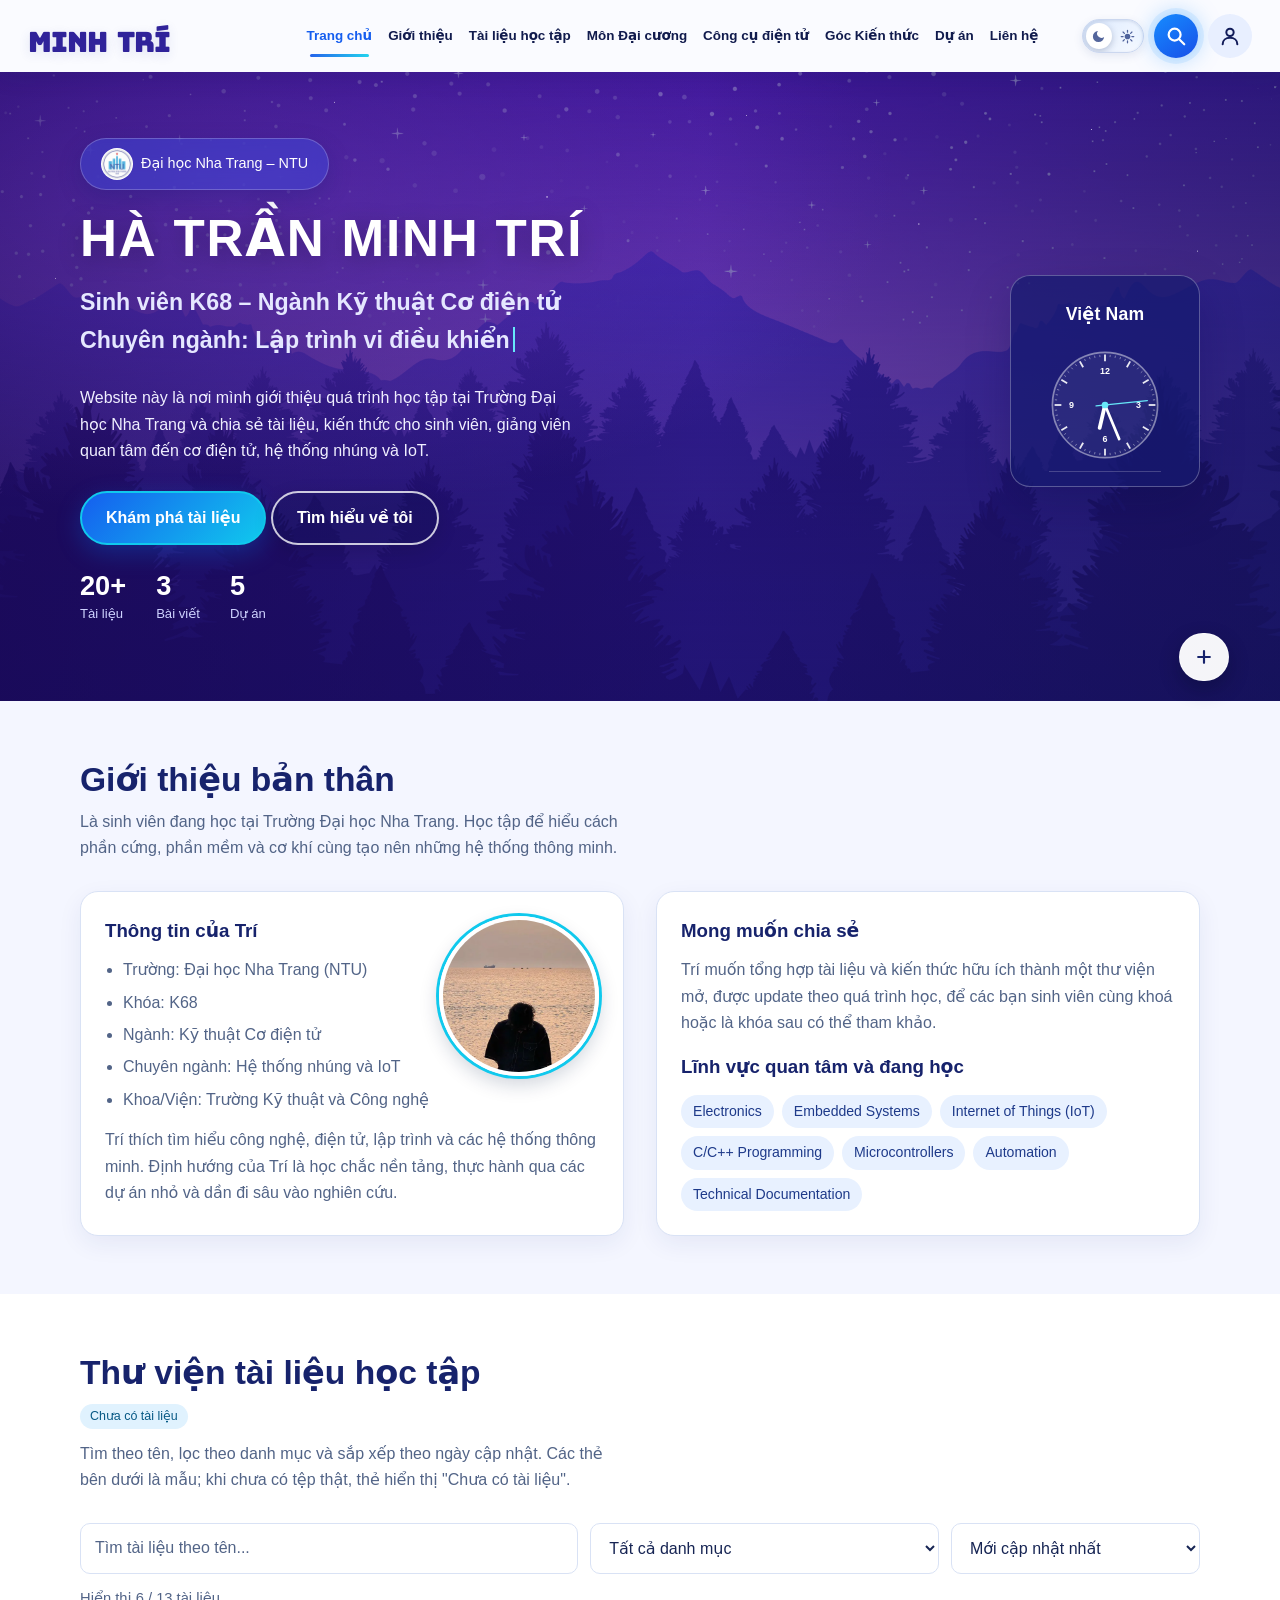
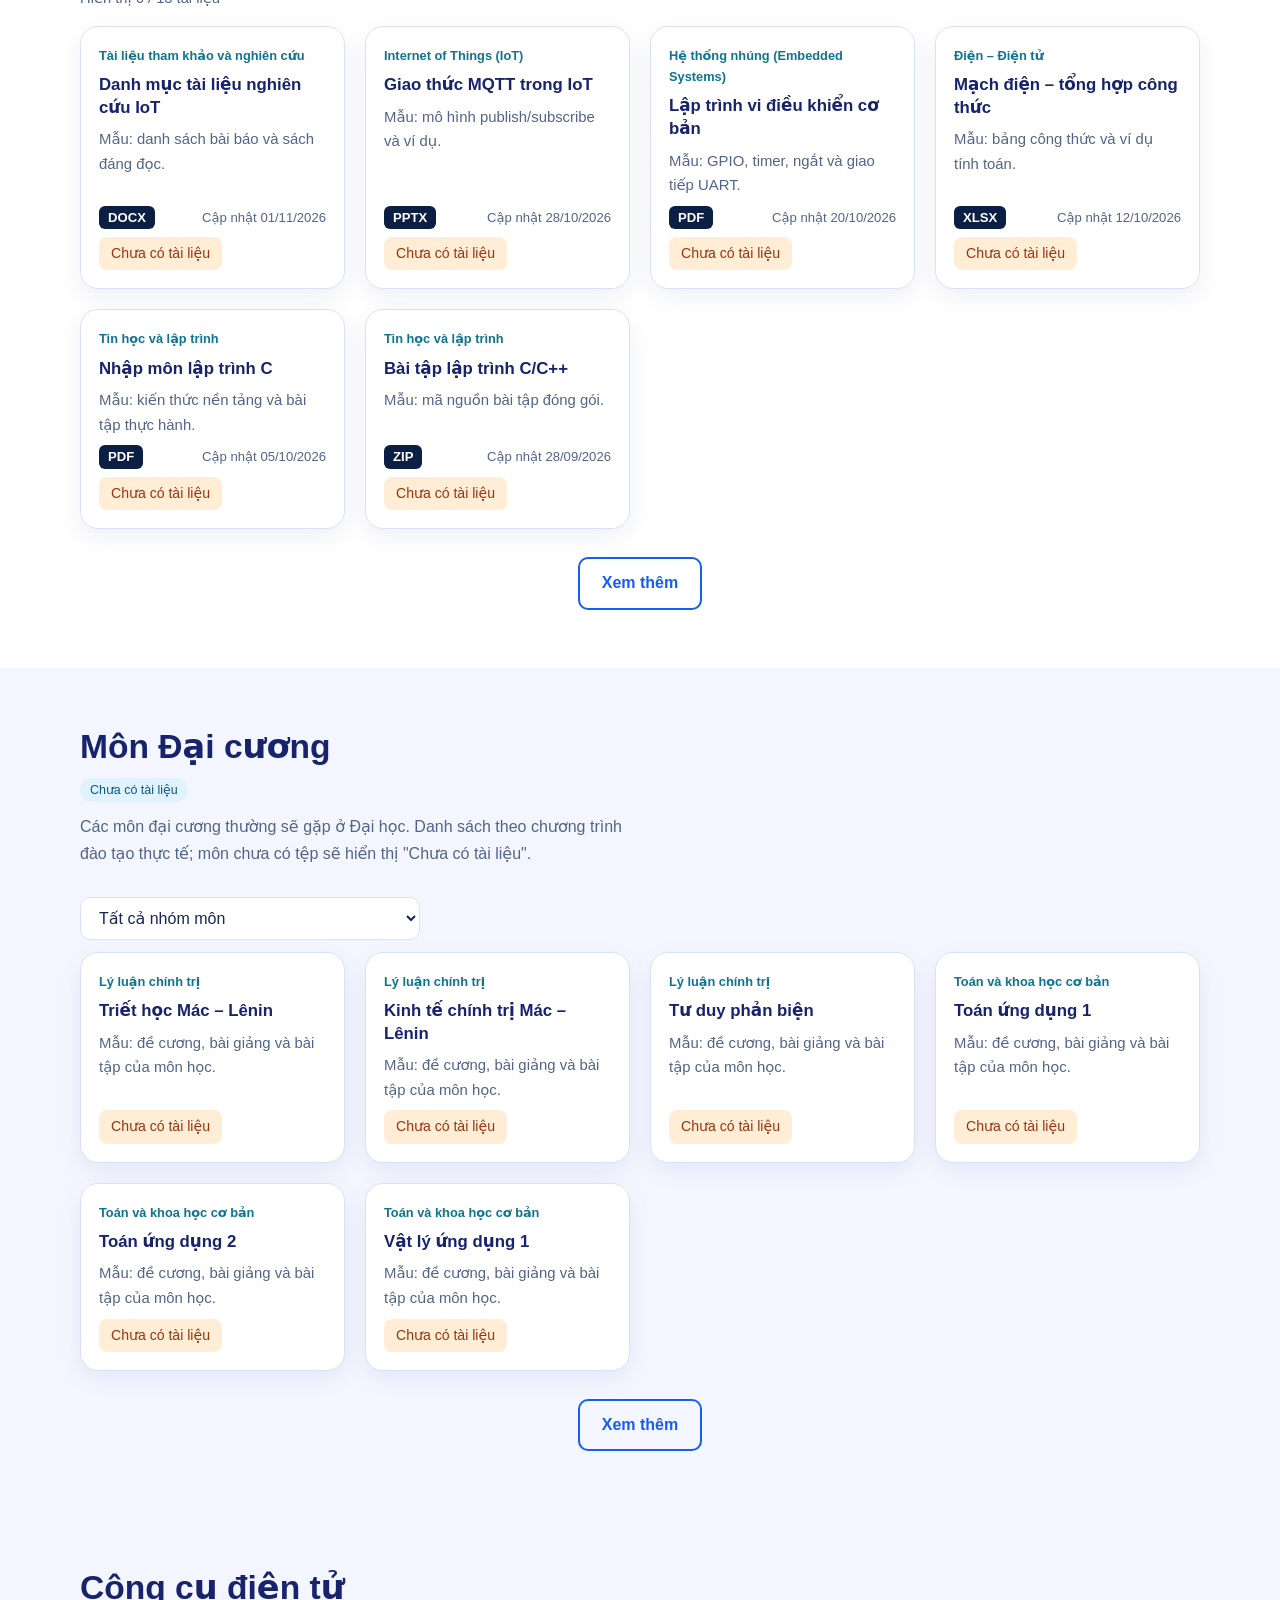
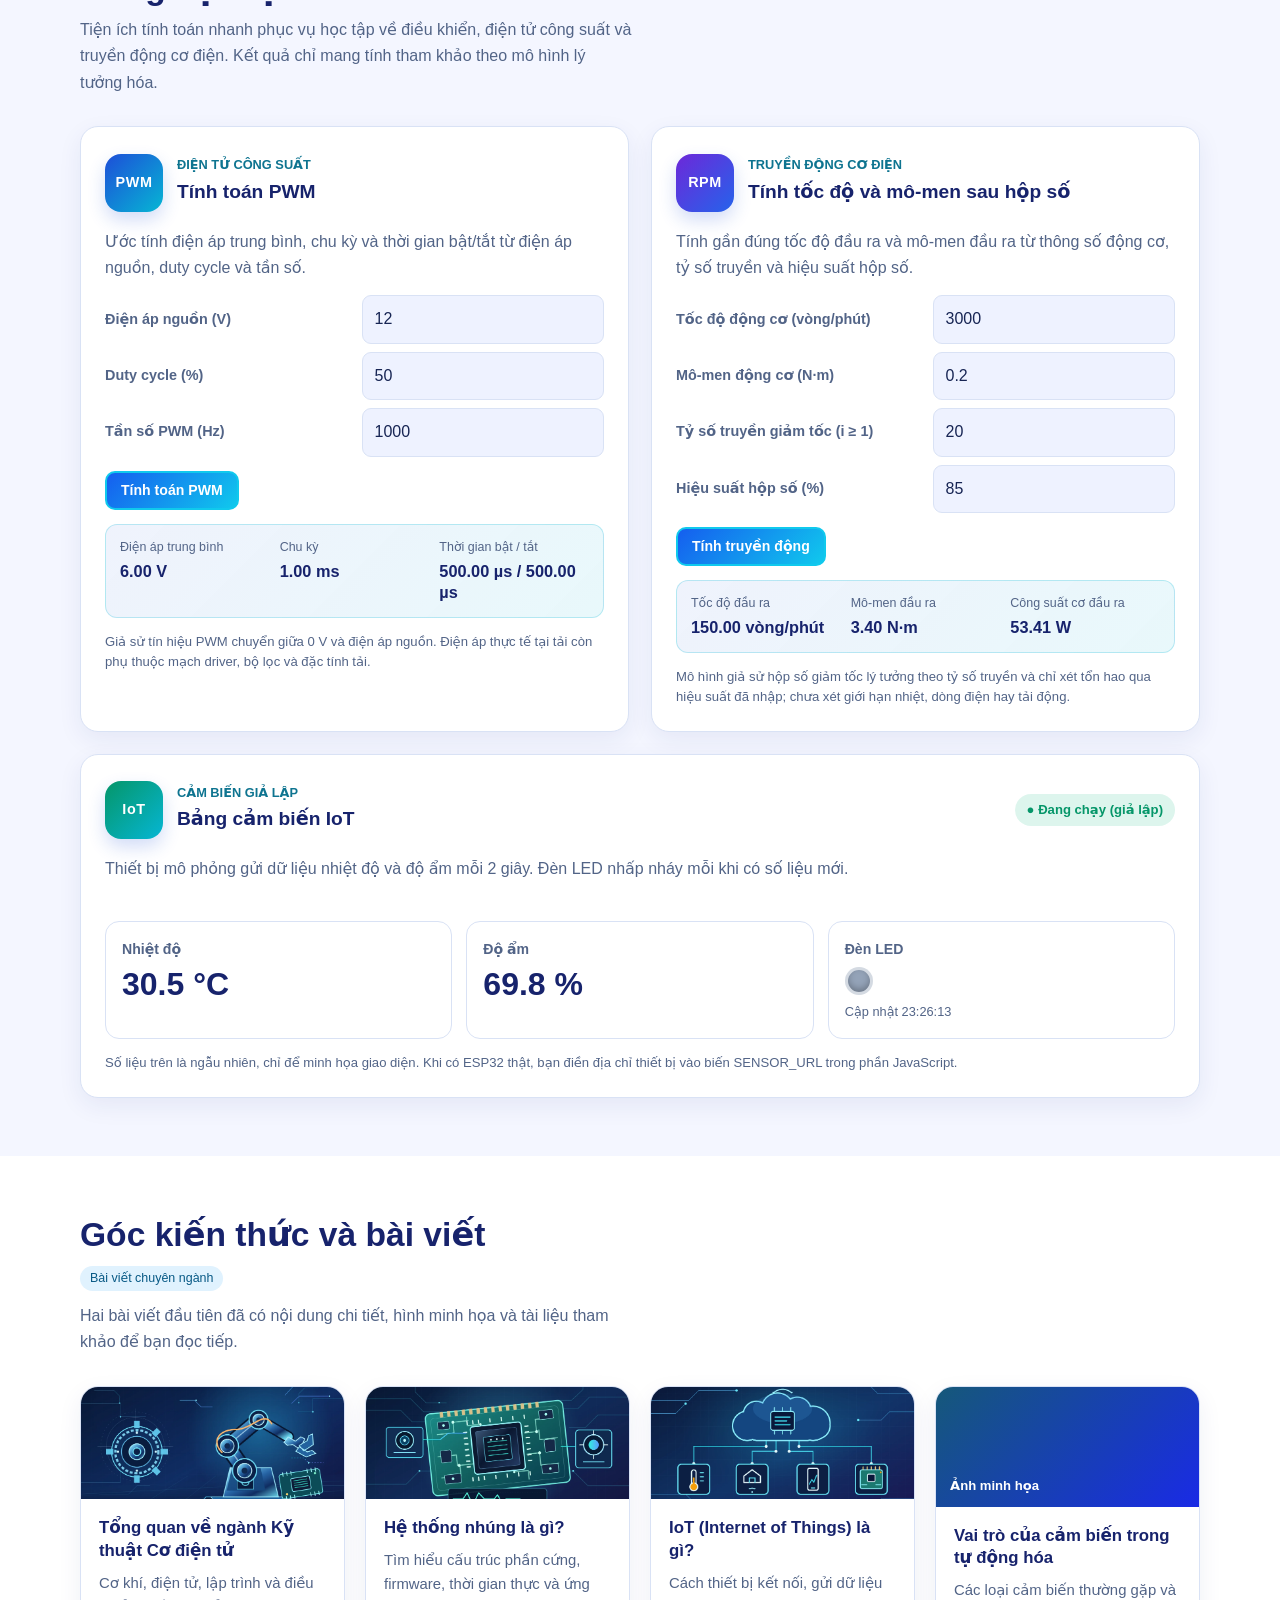
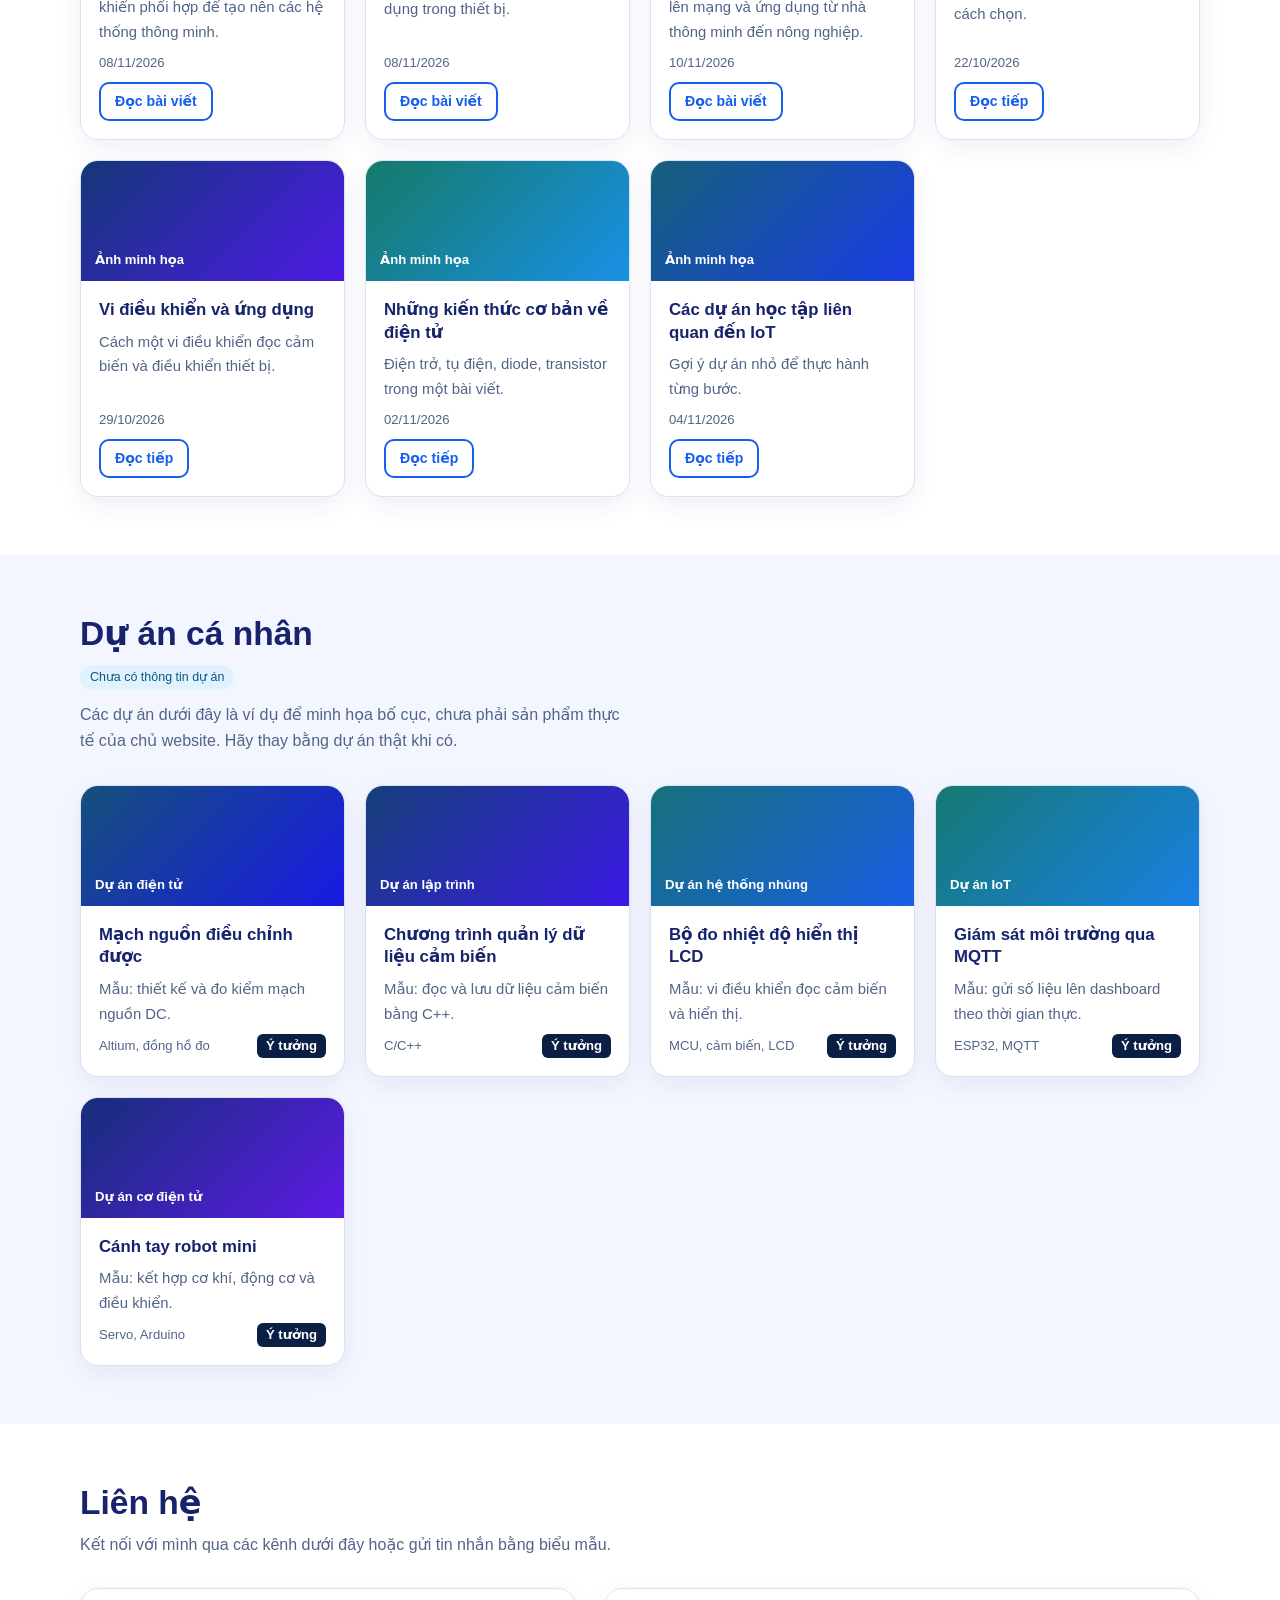
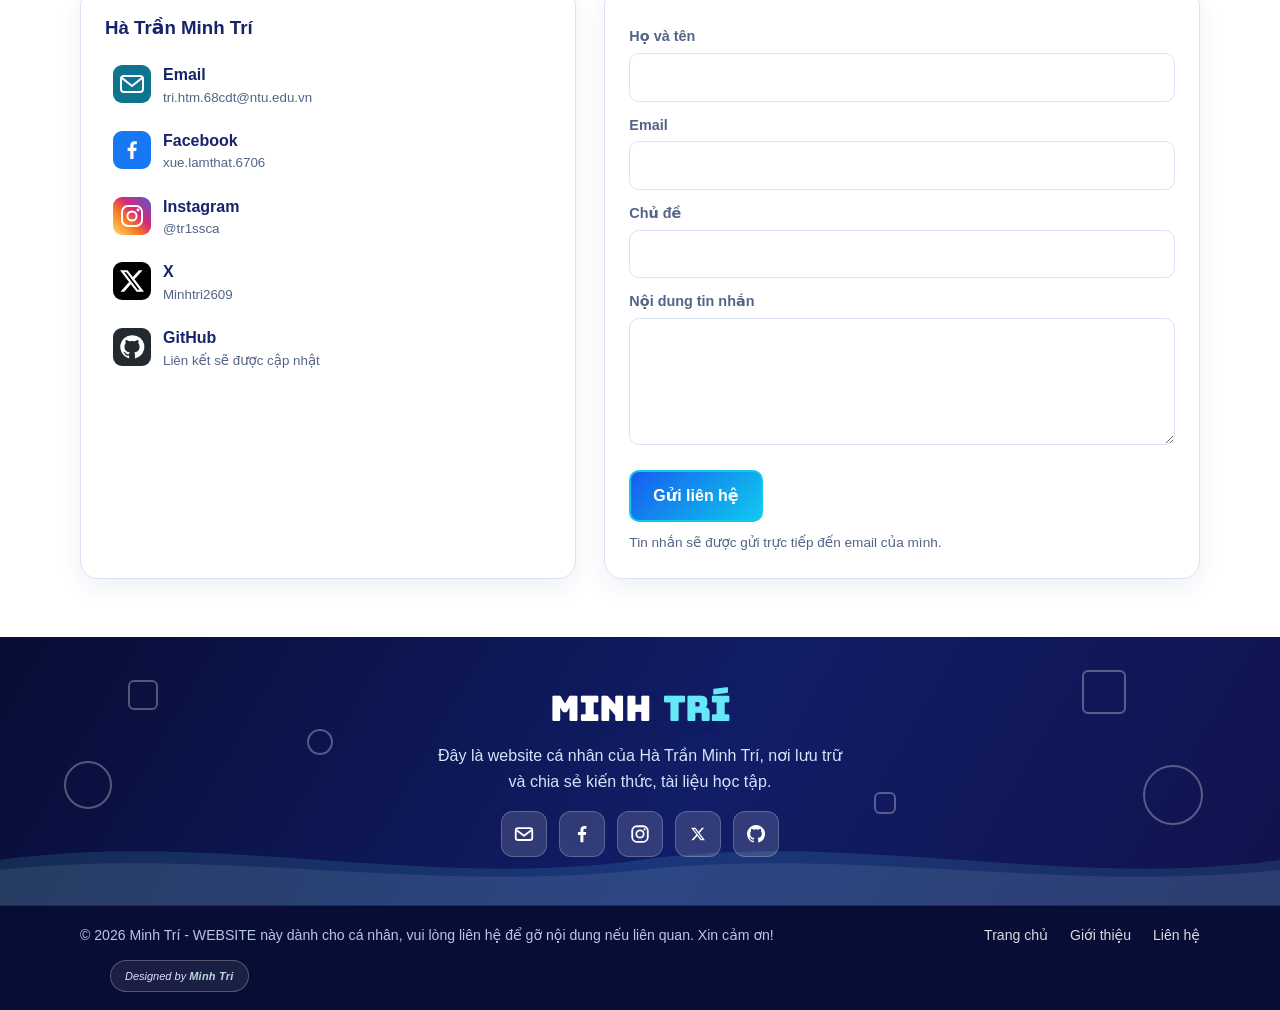
==== commit fa8b715f: "v4" ====
--- a/index.html
+++ b/index.html
@@ -21,6 +21,7 @@
 
 </script>
         <link rel="stylesheet" href="style.css?v=5">
+        <link rel="stylesheet" href="/badges.css">
     </head>
     <body>
         <header>
@@ -77,11 +78,16 @@
 
     <!-- Menu xổ xuống (Dropdown) -->
     <div class="user-dropdown" id="userDropdown" hidden>
-        <div class="user-dropdown-header">
-            <strong id="dropdownUserName">Tài khoản</strong>
+    <div class="user-dropdown-header">
+        <img class="ud-avatar" id="dropdownAvatar" alt="" hidden>
+            <div class="ud-info">
+                <div class="ud-row">
+                <strong id="dropdownUserName">Tài khoản</strong>
+                <span class="a-chip ud-chip" id="dropdownBadge" hidden></span>
+            </div>
             <small>Sinh viên NTU</small>
         </div>
-        <ul class="user-dropdown-list">
+    </div>        <ul class="user-dropdown-list">
         <li><a href="account.html?tab=account"><i class='bx bxs-user-account'></i> Tài khoản của tôi</a></li>
         <li><a href="profile.html"><i class='bx bxs-user-detail'></i> Hồ sơ của tôi</a></li>
         <li><a href="account.html?tab=settings"><i class='bx bxs-cog'></i> Cài đặt tài khoản</a></li>
@@ -1152,6 +1158,22 @@
     authLink.removeAttribute("href");
     if (nameBox) nameBox.textContent = user.name;
 
+    // Ảnh đại diện và danh hiệu ở đầu menu
+    const udAvatar = document.getElementById("dropdownAvatar");
+    if (udAvatar) {
+        udAvatar.src = user.avatar
+            ? API + user.avatar
+            : "https://ui-avatars.com/api/?name=" + encodeURIComponent(user.name) + "&background=155eef&color=fff&size=128";
+        udAvatar.hidden = false;
+    }
+    const udBadge = document.getElementById("dropdownBadge");
+    if (udBadge && user.badge) {
+        const b = user.badge;
+        udBadge.textContent = b.name;
+        udBadge.className = "a-chip ud-chip " + (b.id === "dev" ? "b-dev" : b.id === "admin" ? "b-admin" : "b-lv" + b.level);
+        udBadge.hidden = false;
+    }
+
     // Bỏ "hidden" để hoạt ảnh CSS chạy được (hiện/ẩn do class is-open điều khiển)
     if (dropdown) dropdown.hidden = false;
 
--- a/style.css
+++ b/style.css
@@ -4181,4 +4181,70 @@
     height: 100%;
     border-radius: 50%;
     object-fit: cover;
+}
+
+.user-dropdown {
+    width: 250px;
+}
+
+.user-dropdown-header {
+    display: flex;
+    align-items: center;
+    gap: 10px;
+}
+
+.ud-avatar {
+    flex: none;
+    width: 44px;
+    height: 44px;
+    border: 2px solid var(--cyan);
+    border-radius: 50%;
+    object-fit: cover;
+    opacity: 0;
+    transform: scale(.4) rotate(-25deg);
+}
+
+.user-menu-wrapper.is-open .ud-avatar {
+    opacity: 1;
+    transform: none;
+    transition: transform .55s cubic-bezier(.34, 1.56, .64, 1) .08s, opacity .3s ease .08s;
+}
+
+.ud-info {
+    min-width: 0;
+}
+
+.ud-row {
+    display: flex;
+    flex-wrap: wrap;
+    align-items: center;
+    gap: 6px;
+}
+
+.ud-chip {
+    margin-left: 0;
+    opacity: 0;
+    transform: translateY(6px);
+}
+
+.user-menu-wrapper.is-open .ud-chip {
+    opacity: 1;
+    transform: none;
+    transition: opacity .3s ease .2s, transform .3s ease .2s;
+}
+
+/* Sóng lan quanh nút khi mở menu */
+.user-menu-wrapper.is-open #authLink::after {
+    content: "";
+    position: absolute;
+    inset: -4px;
+    border: 2px solid var(--cyan);
+    border-radius: 50%;
+    animation: ringOut .6s ease-out;
+    pointer-events: none;
+}
+
+@keyframes ringOut {
+    from { opacity: .8; transform: scale(.9); }
+    to   { opacity: 0; transform: scale(1.7); }
 }
--- a/badges.css
+++ b/badges.css
@@ -0,0 +1,147 @@
+/* ===== Danh hiệu ===== */
+.b-lv1{--bc:#94a3b8}.b-lv2{--bc:#22c55e}.b-lv3{--bc:#06b6d4}.b-lv4{--bc:#3b82f6}.b-lv5{--bc:#8b5cf6}.b-lv6{--bc:#ec4899}.b-lv7{--bc:#f59e0b}.b-lv8{--bc:#ff5a1f}.b-lv9{--bc:#facc15}.b-dev{--bc:#ef4444}.b-admin{--bc:#f6b93b}
+.a-next { margin: 0 0 14px; color: var(--mut); font-size: .9rem; }
+.a-more { margin-bottom: 14px; }
+.a-list { display: grid; grid-template-columns: repeat(auto-fill, minmax(230px, 1fr)); gap: 12px; }
+.a-list[hidden] { display: none; }
+.a-badge { position: relative; isolation: isolate; overflow: hidden; padding: 16px; background: var(--bg); border: 1px solid var(--line); border-radius: 16px; }
+.a-badge.big { display: flex; align-items: center; gap: 14px; margin-bottom: 12px; }
+.a-badge.big .a-ico { margin: 0; }
+.a-badge.locked { opacity: .5; filter: grayscale(.8); }
+.a-ico { position: relative; display: grid; place-items: center; flex: none; width: 46px; height: 46px; margin-bottom: 8px; border-radius: 50%; background: var(--bc); color: #fff; font-size: 1.5rem; }
+.a-badge .lv { color: var(--mut); font-size: .72rem; font-weight: 700; letter-spacing: .5px; }
+.a-badge h4 { margin: 2px 0 4px; }
+.a-badge ul { margin: 8px 0 0; padding: 0; list-style: none; font-size: .82rem; color: var(--mut); }
+.a-badge li.ok { color: #16a34a; font-weight: 650; }
+.a-chip { display: inline-flex; align-items: center; gap: 4px; margin-left: 8px; padding: 2px 10px; border-radius: 999px; background: var(--bc); color: #fff; font-size: .75rem; font-weight: 700; vertical-align: middle; }
+.a-chip[hidden] { display: none; }
+
+/* Cấp 1-7: hiệu ứng nhẹ, tăng dần */
+.a-badge.earned[class*="b-lv"] { border-color: var(--bc); }
+.a-badge.earned:is(.b-lv2,.b-lv3,.b-lv4,.b-lv5,.b-lv6,.b-lv7) .a-ico { animation: aPulse 3s ease-in-out infinite; }
+.a-badge.earned:is(.b-lv5,.b-lv6,.b-lv7)::after { content: ""; position: absolute; inset: 0; z-index: -1; border-radius: inherit; box-shadow: inset 0 0 22px var(--bc); opacity: .18; animation: aGlow 3s ease-in-out infinite; }
+.a-badge.earned:is(.b-lv7,.b-lv9)::before { content: ""; position: absolute; inset: 0; z-index: -1; background: linear-gradient(105deg, transparent 40%, rgba(255,255,255,.35) 50%, transparent 60%); transform: translateX(-120%); animation: aSweep 5s ease-in-out infinite; }
+
+/* Cấp 8: ngọn lửa */
+.a-badge.earned.b-lv8 { border-color: #ff5a1f; background: linear-gradient(160deg, rgba(255,106,0,.16), rgba(255,45,85,.10)); }
+.a-badge.earned.b-lv8::before { content: ""; position: absolute; left: 0; right: 0; bottom: 0; height: 70%; z-index: -1; background: linear-gradient(to top, rgba(255,90,0,.45), transparent); transform-origin: bottom; animation: aFlame 1.6s ease-in-out infinite; }
+.a-badge.earned.b-lv8 .a-ico { background: linear-gradient(160deg, #ffb347, #ff2d55); animation: aFlick 1.2s ease-in-out infinite; }
+
+/* Cấp 9: vương miện vàng lấp lánh */
+.a-badge.earned.b-lv9 { border-color: #facc15; background: linear-gradient(145deg, rgba(250,204,21,.18), rgba(245,158,11,.08)); }
+.a-badge.earned.b-lv9::before { animation-duration: 3s; }
+.a-badge.earned.b-lv9::after { content: "✦  ✦"; position: absolute; top: 8px; right: 12px; color: #facc15; letter-spacing: 10px; animation: aTwinkle 1.8s ease-in-out infinite; }
+.a-badge.earned.b-lv9 .a-ico { background: linear-gradient(145deg, #fde047, #f59e0b); animation: aBounce 2.4s ease-in-out infinite; }
+
+/* Dev: nền đỏ, viền bo nhẹ, phát sáng */
+.a-badge.earned.b-dev { border: 1px solid rgba(248,113,113,.6); border-radius: 18px; background: linear-gradient(145deg, #c62828, #7f1d1d); color: #fff; animation: aDev 2.4s ease-in-out infinite; }
+.a-badge.earned.b-dev .lv, .a-badge.earned.b-dev ul { color: #fecaca; }
+.a-badge.earned.b-dev .a-ico { background: rgba(255,255,255,.18); }
+.a-badge.earned.b-dev h4::after { content: "_"; margin-left: 2px; animation: aBlink 1s steps(1) infinite; }
+
+
+@keyframes aPulse { 50% { transform: scale(1.08); } }
+@keyframes aGlow { 50% { opacity: .45; } }
+@keyframes aSweep { 0%, 60% { transform: translateX(-120%); } 100% { transform: translateX(120%); } }
+@keyframes aFlame { 0%, 100% { opacity: .7; transform: scaleY(1); } 50% { opacity: 1; transform: scaleY(1.15); } }
+@keyframes aFlick { 0%, 100% { transform: scale(1) rotate(0); } 30% { transform: scale(1.1) rotate(-4deg); } 60% { transform: scale(.96) rotate(3deg); } }
+@keyframes aTwinkle { 50% { opacity: .25; } }
+@keyframes aBounce { 50% { transform: translateY(-4px) scale(1.06); } }
+@keyframes aDev { 0%, 100% { box-shadow: 0 0 10px rgba(239,68,68,.35); } 50% { box-shadow: 0 0 28px rgba(239,68,68,.75); } }
+@keyframes aBlink { 50% { opacity: 0; } }
+@keyframes aSpin { to { transform: rotate(360deg); } }
+@keyframes aSlide { to { background-position: 200% 0; } }
+
+/* ===== Admin: khiên ánh kim ===== */
+@property --ang {
+    syntax: "<angle>";
+    inherits: false;
+    initial-value: 0deg;
+}
+
+.a-badge.earned.b-admin {
+    border: 1.5px solid transparent;
+    border-radius: 16px;
+    color: #ffffff;
+    background:
+        linear-gradient(145deg, #140a26, #251448 55%, #0c0718) padding-box,
+        conic-gradient(from var(--ang), #f6d365, #fda085, #b8860b, #fff1b8, #f6d365) border-box;
+    animation: aAng 6s linear infinite;
+}
+
+/* Vệt sáng quét chéo */
+.a-badge.earned.b-admin::before {
+    content: "";
+    position: absolute;
+    inset: 0;
+    z-index: -1;
+    background: linear-gradient(105deg, transparent 40%, rgba(255, 226, 150, .28) 50%, transparent 60%);
+    transform: translateX(-120%);
+    animation: aSweep 4.5s ease-in-out infinite;
+}
+
+/* Sao nhấp nháy ở góc */
+.a-badge.earned.b-admin::after {
+    content: "✦   ✧";
+    position: absolute;
+    top: 8px;
+    right: 12px;
+    color: #f6d365;
+    letter-spacing: 6px;
+    animation: aTwinkle 2s ease-in-out infinite;
+}
+
+/* Biểu tượng hình thoi kim cương */
+.a-badge.earned.b-admin .a-ico {
+    width: 40px;
+    height: 40px;
+    margin: 6px 10px 6px 6px;
+    border-radius: 10px;
+    background: linear-gradient(145deg, #fff1b8, #f6b93b 50%, #b8860b);
+    color: #3b2a00;
+    transform: rotate(45deg);
+    animation: aHalo 2.6s ease-in-out infinite;
+}
+
+.a-badge.earned.b-admin .a-ico i {
+    transform: rotate(-45deg);
+}
+
+.a-badge.earned.b-admin .lv,
+.a-badge.earned.b-admin ul {
+    color: #e9d9a6;
+}
+
+/* Tên: chữ in hoa, ánh vàng chạy ngang */
+.a-badge.earned.b-admin h4 {
+    background: linear-gradient(90deg, #f6d365, #ffffff, #f6b93b, #f6d365);
+    background-size: 200% 100%;
+    -webkit-background-clip: text;
+    background-clip: text;
+    color: transparent;
+    letter-spacing: .14em;
+    text-transform: uppercase;
+    animation: aSlide 3s linear infinite;
+}
+
+/* Chip Admin (hiện ở menu tài khoản, trang Tài khoản) */
+.a-chip.b-admin {
+    background: linear-gradient(135deg, #f6d365, #b8860b);
+    color: #2a1d00;
+    letter-spacing: .08em;
+    text-transform: uppercase;
+    box-shadow: 0 0 10px rgba(246, 185, 59, .5);
+}
+
+/* Nút trong thẻ Admin / Dev (nền tối) */
+.a-badge.earned:is(.b-admin, .b-dev) .a-btn:not(.main) {
+    border-color: rgba(255, 255, 255, .35);
+    background: rgba(255, 255, 255, .12);
+    color: #ffffff;
+}
+
+@keyframes aAng { to { --ang: 360deg; } }
+@keyframes aHalo {
+    0%, 100% { box-shadow: 0 0 8px rgba(246, 185, 59, .45); }
+    50%      { box-shadow: 0 0 22px rgba(246, 185, 59, .9); }
+}
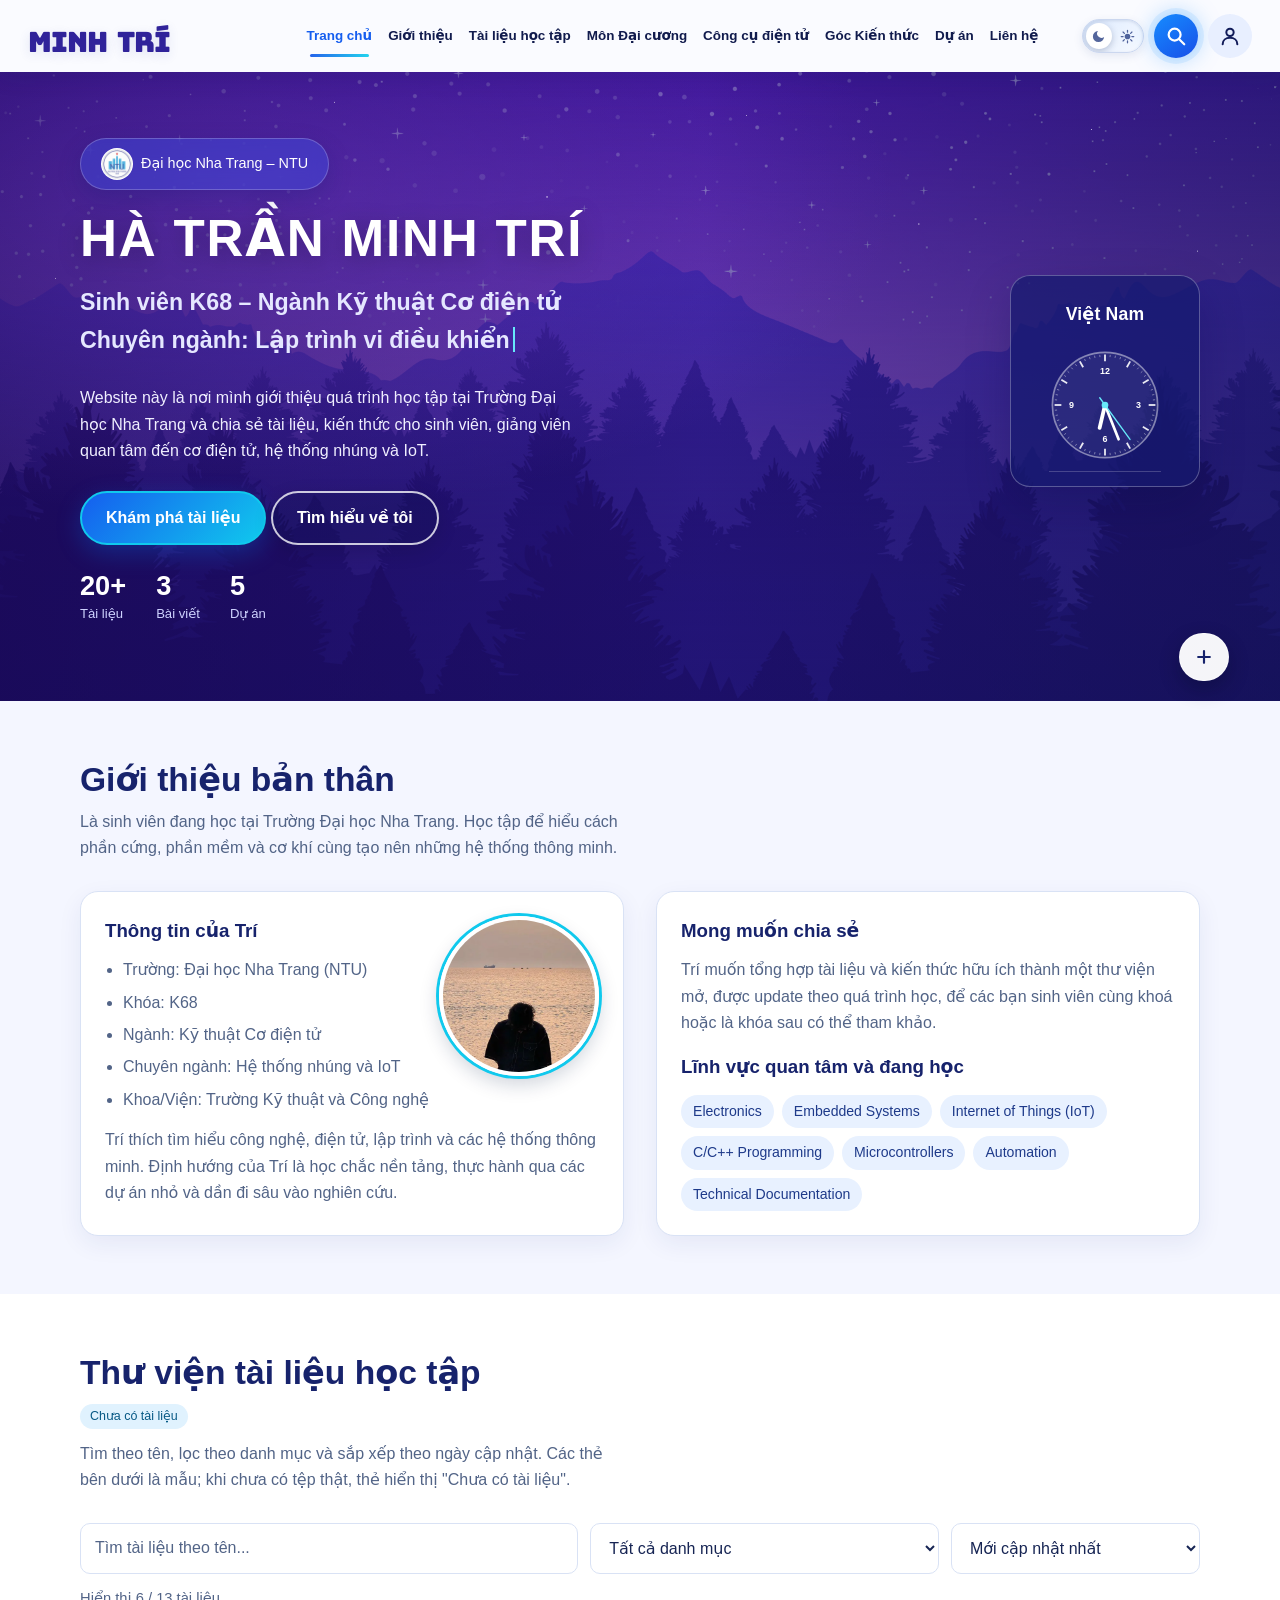
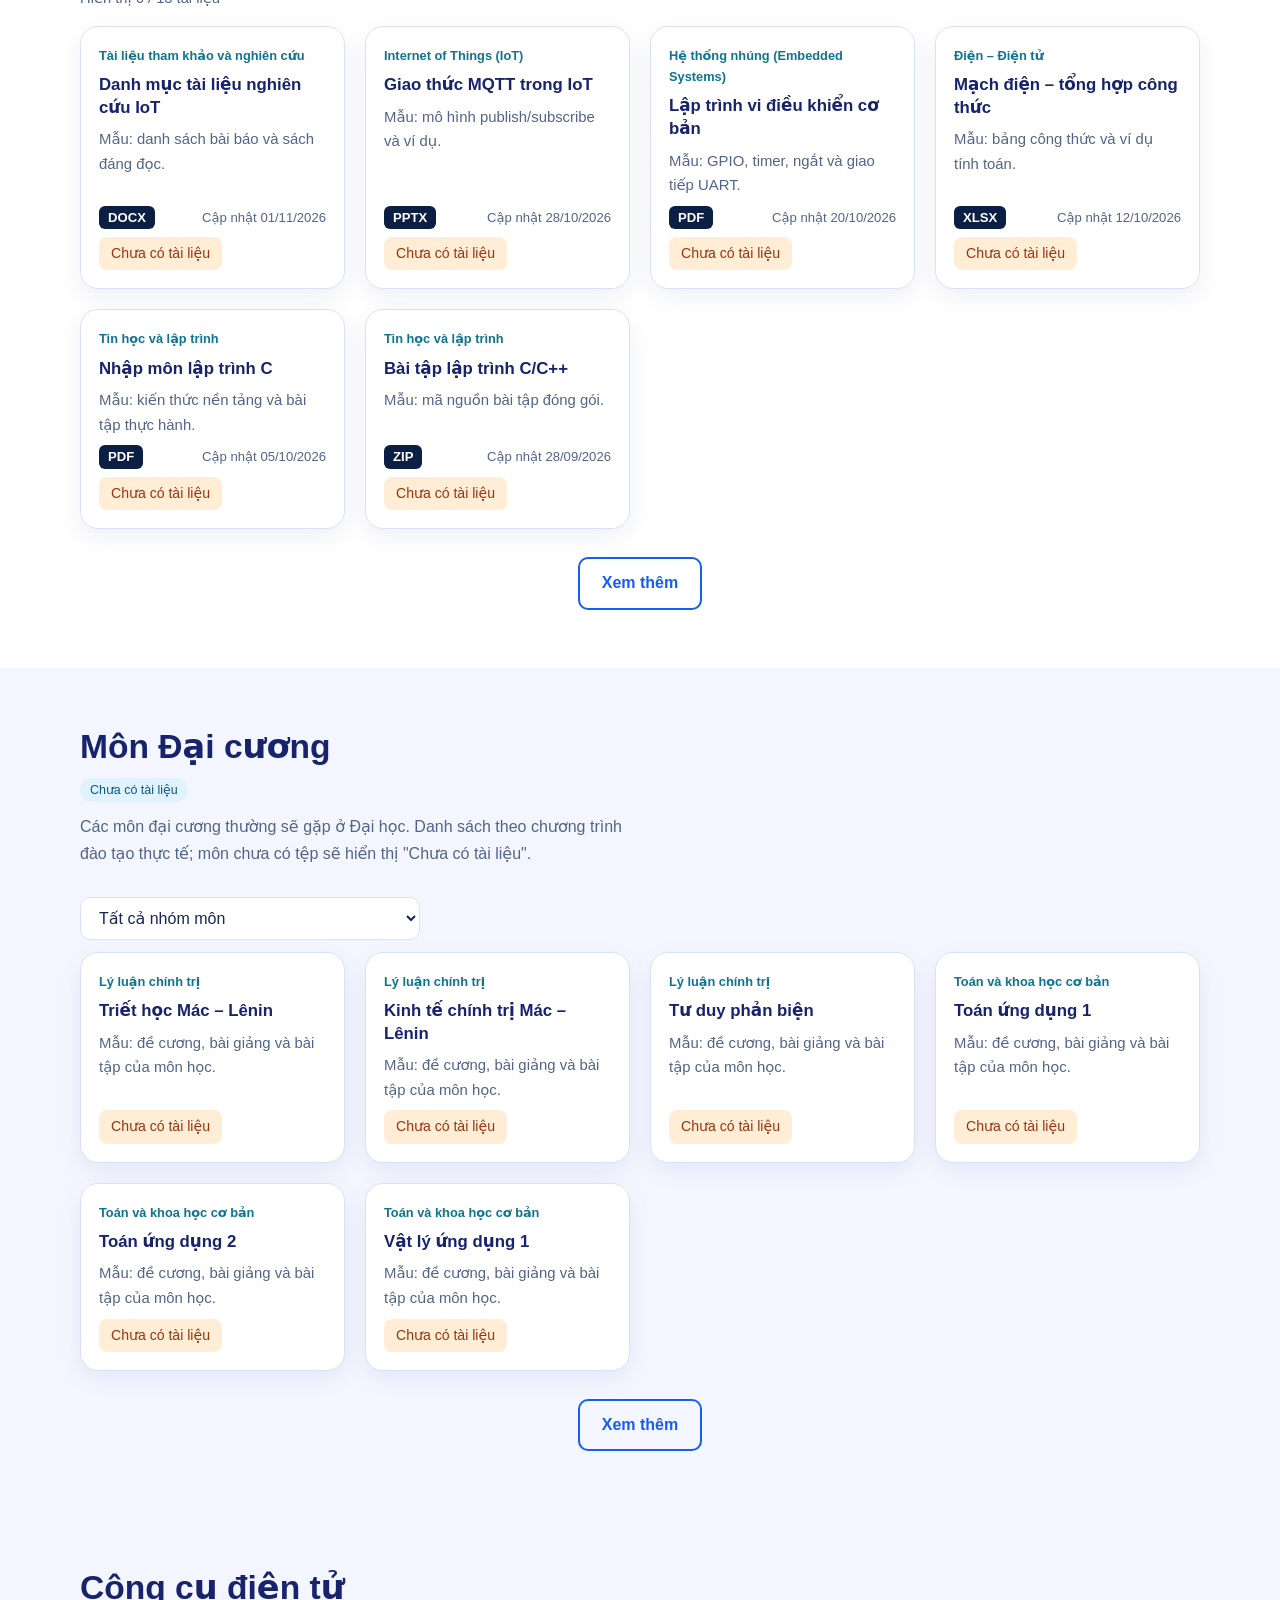
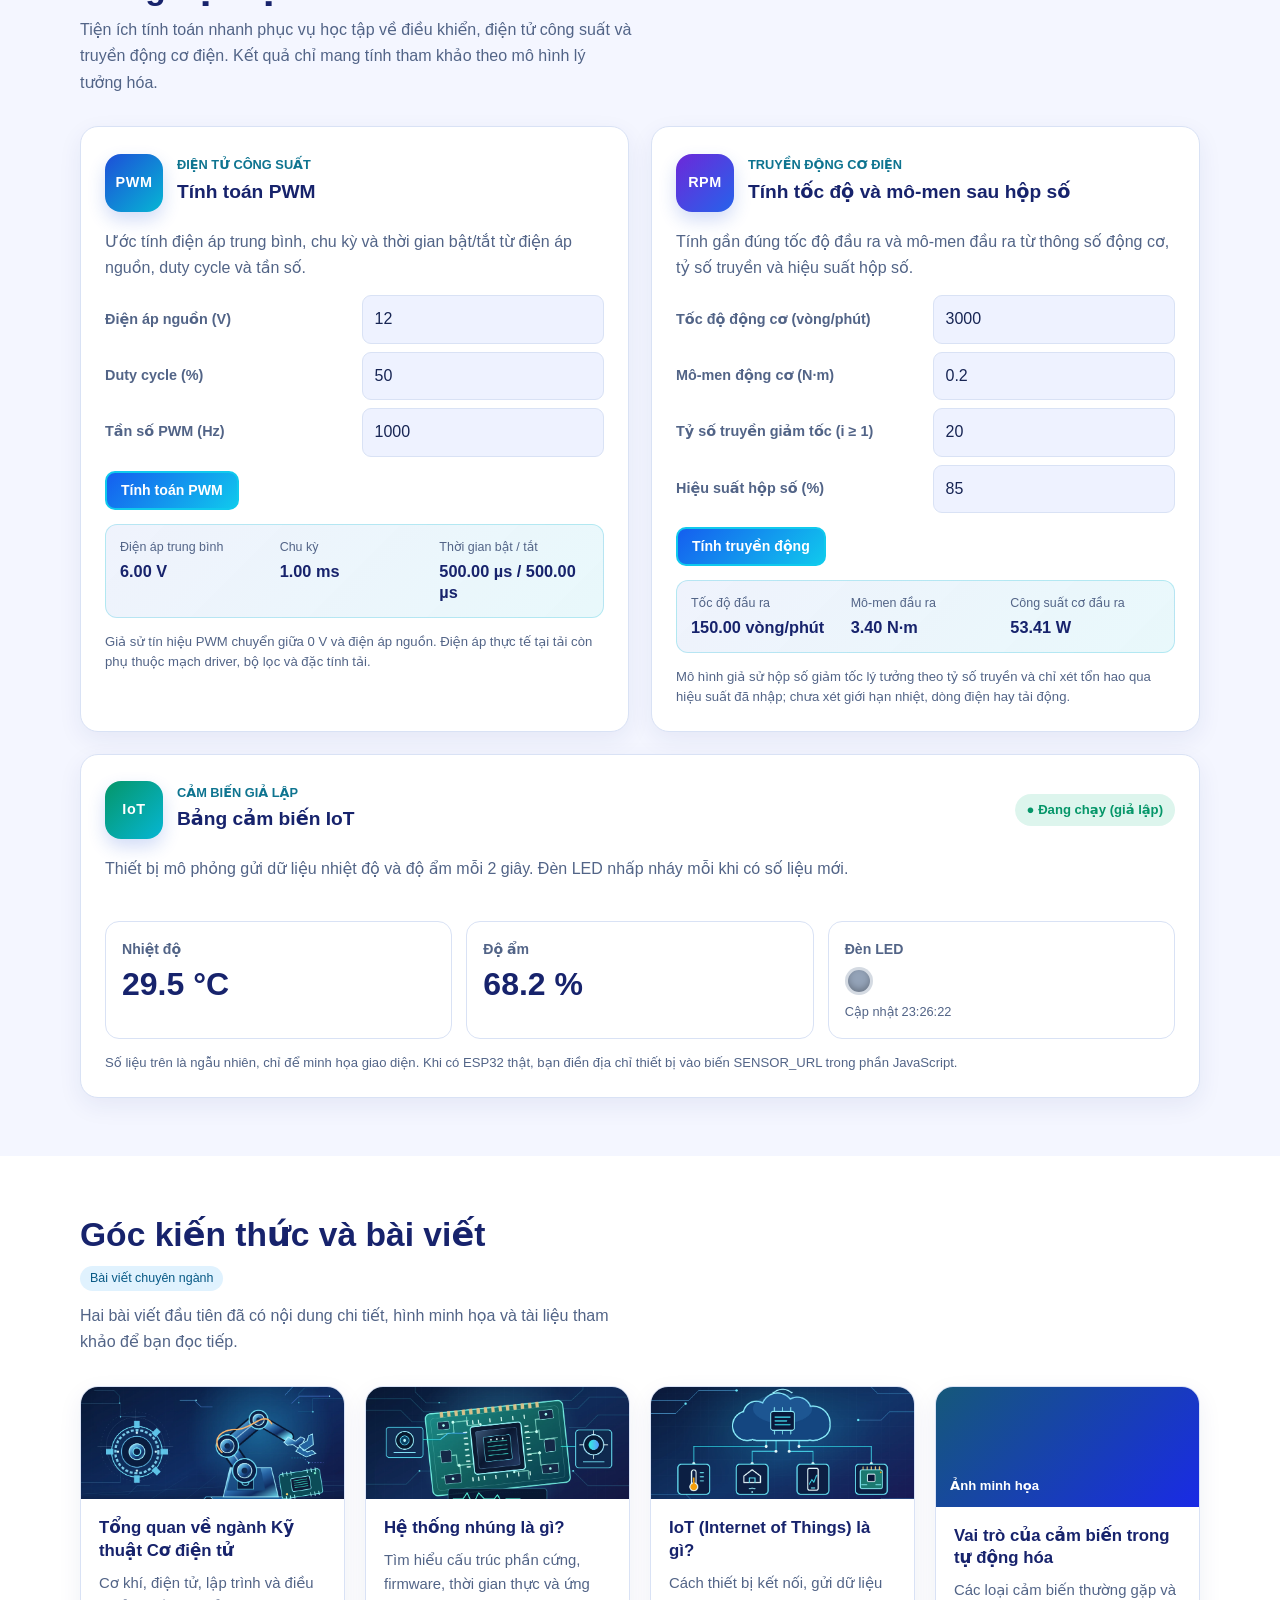
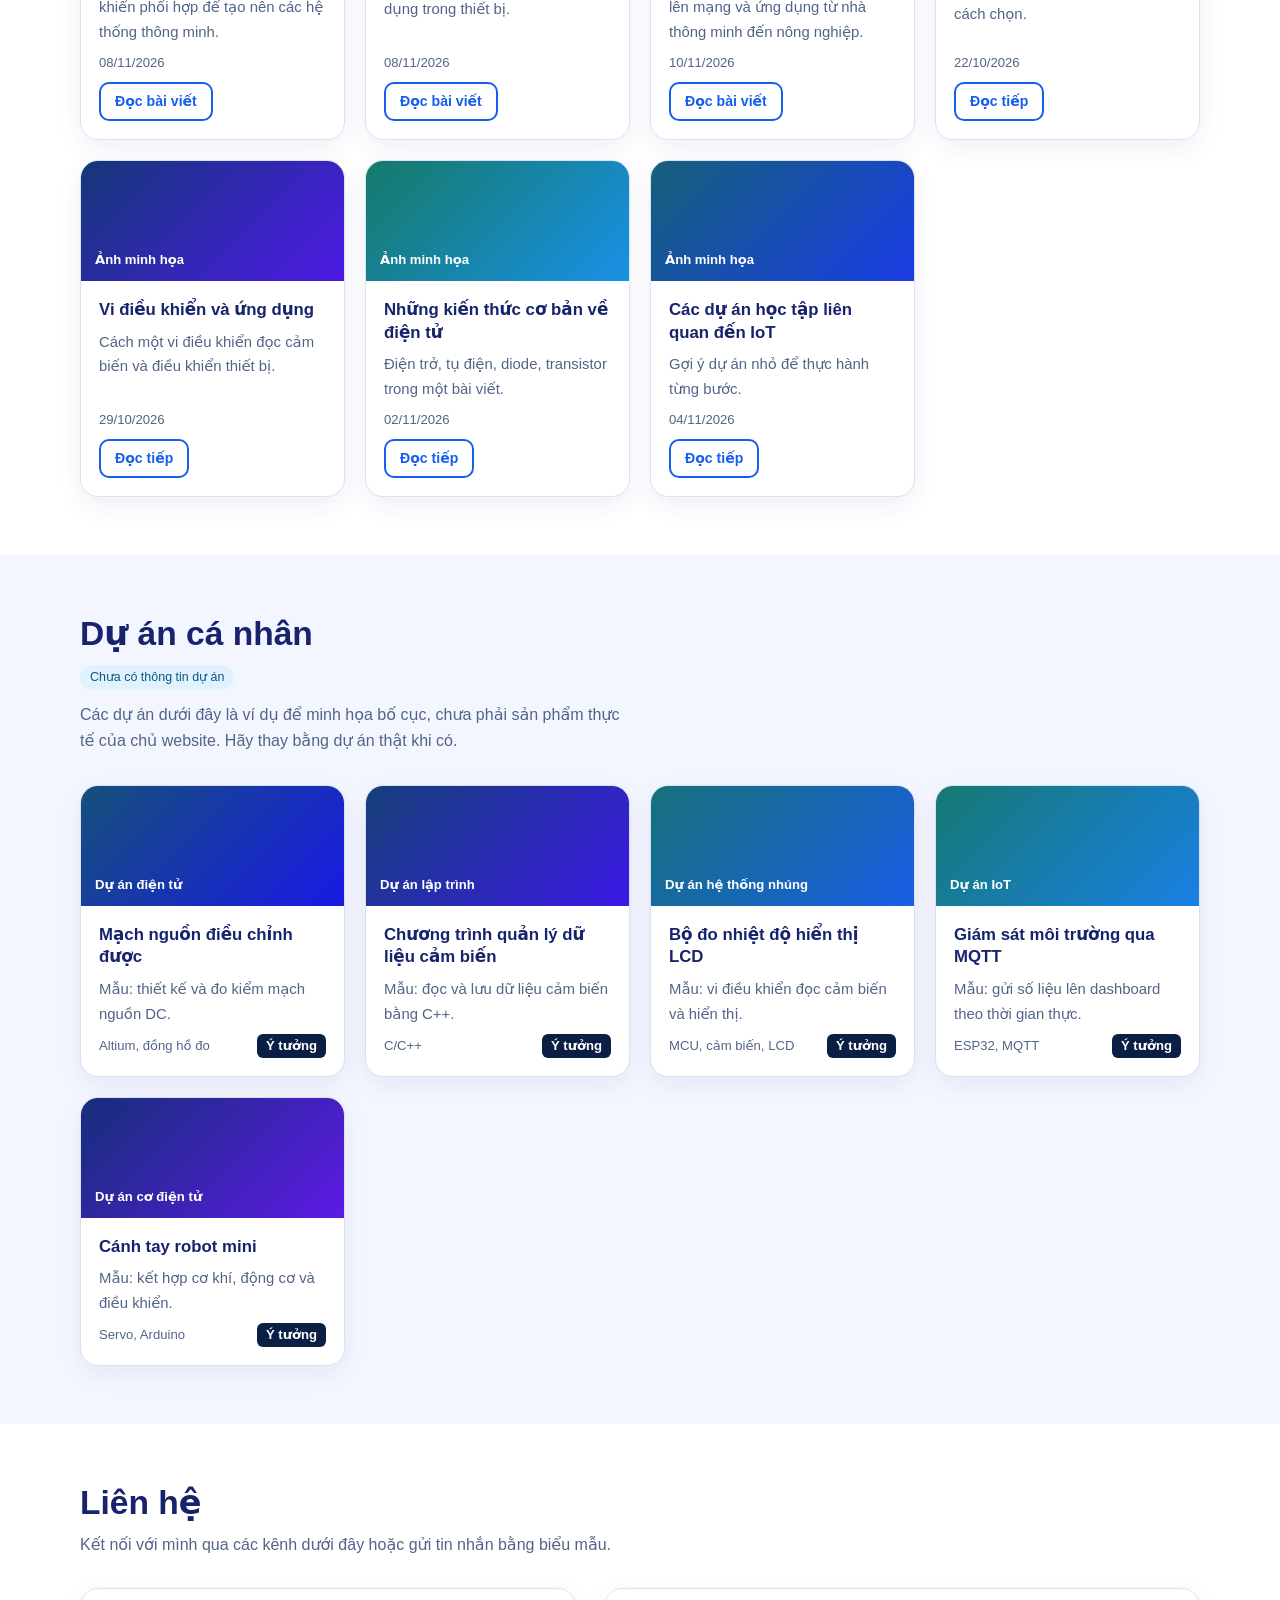
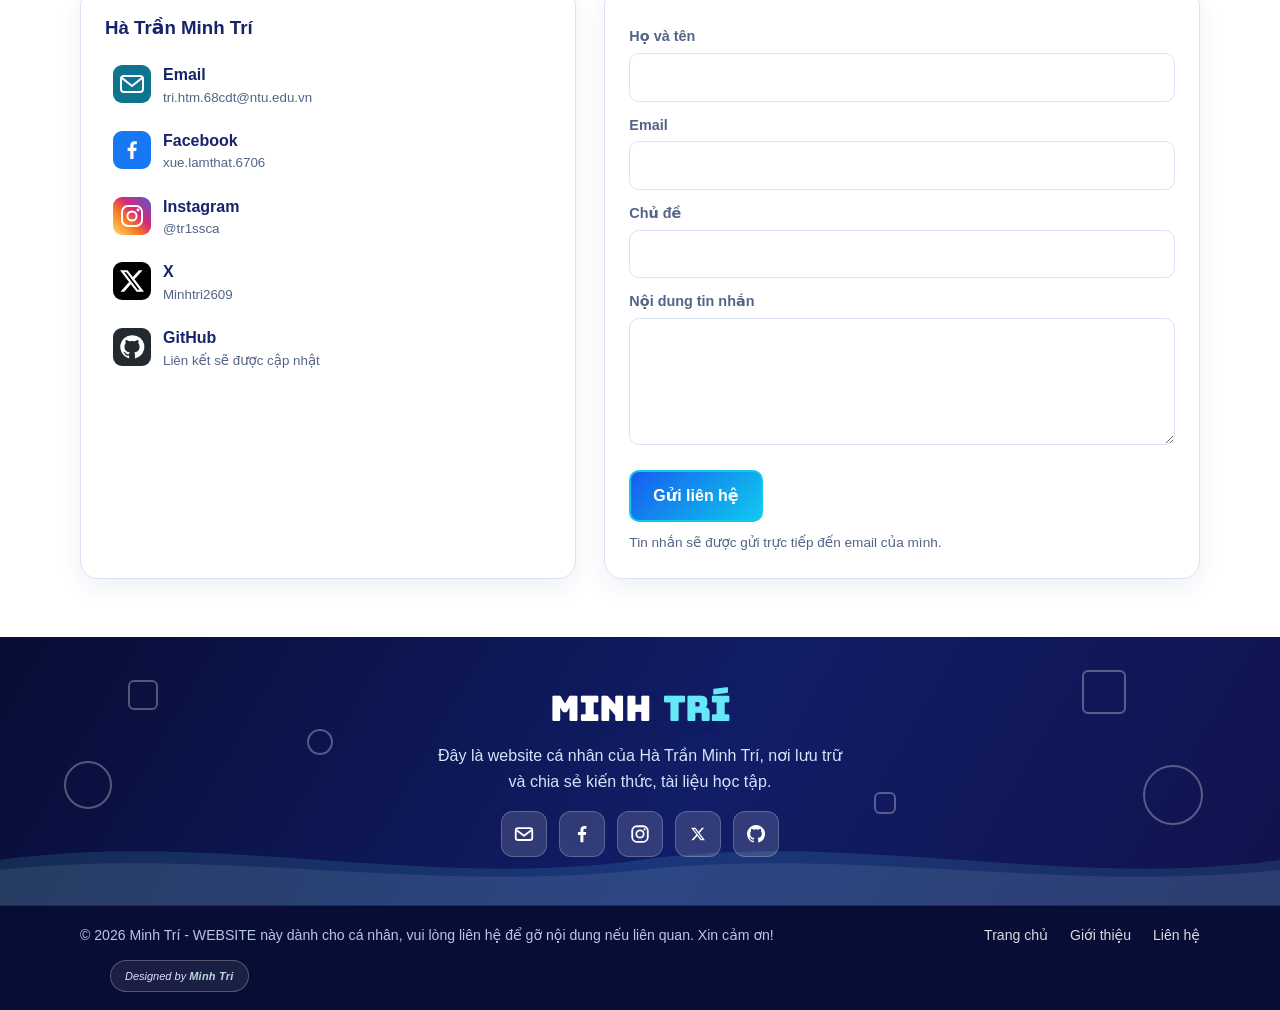
==== commit 771c82b5: "v4" ====
--- a/index.html
+++ b/index.html
@@ -1044,8 +1044,7 @@
     });
 });
 /* ===== Biểu mẫu liên hệ: gửi về máy chủ Python ===== */
-const API = ["127.0.0.1", "localhost"].includes(location.hostname) ? "http://127.0.0.1:5000" : "https://tr1ssca.pythonanywhere.com";
-
+const API = ["127.0.0.1", "localhost"].includes(location.hostname) ? "http://127.0.0.1:5000" : "";
 $("#form").addEventListener("submit", async e => {
     e.preventDefault();
     const form = e.target;
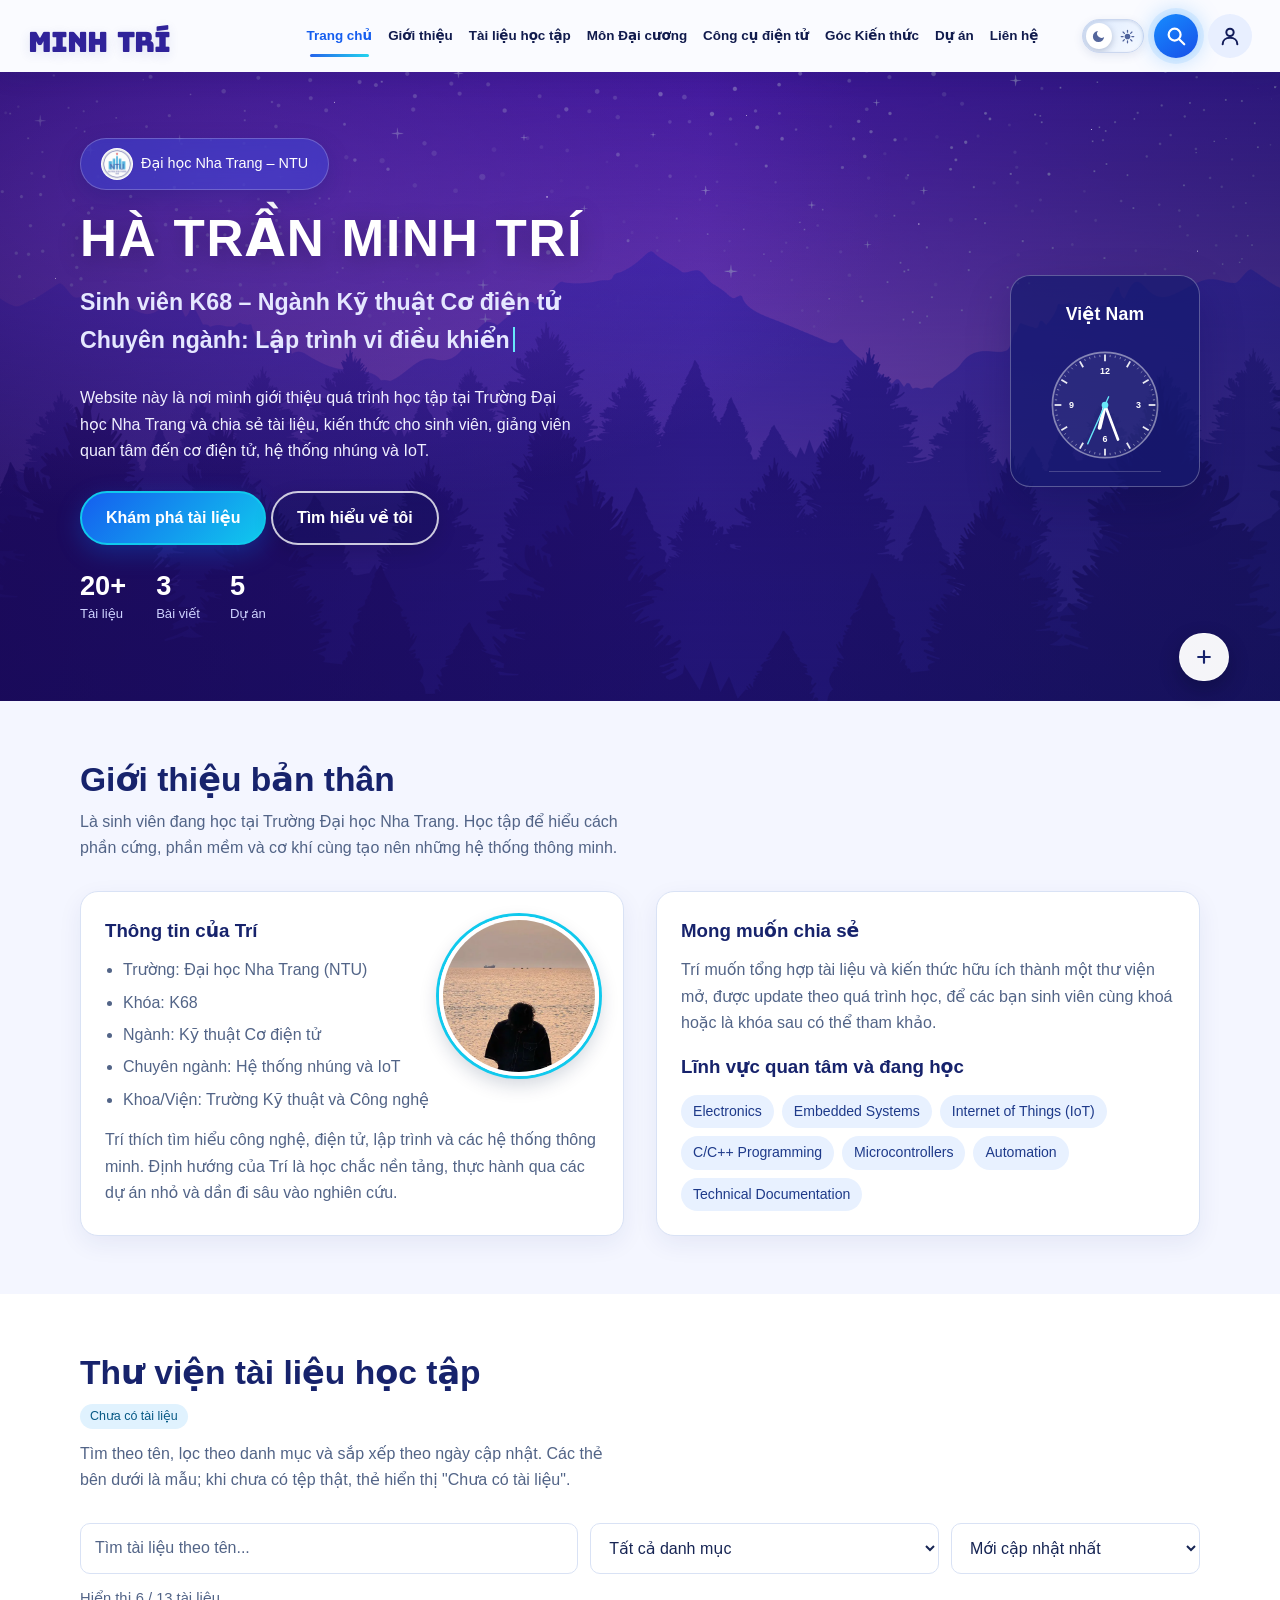
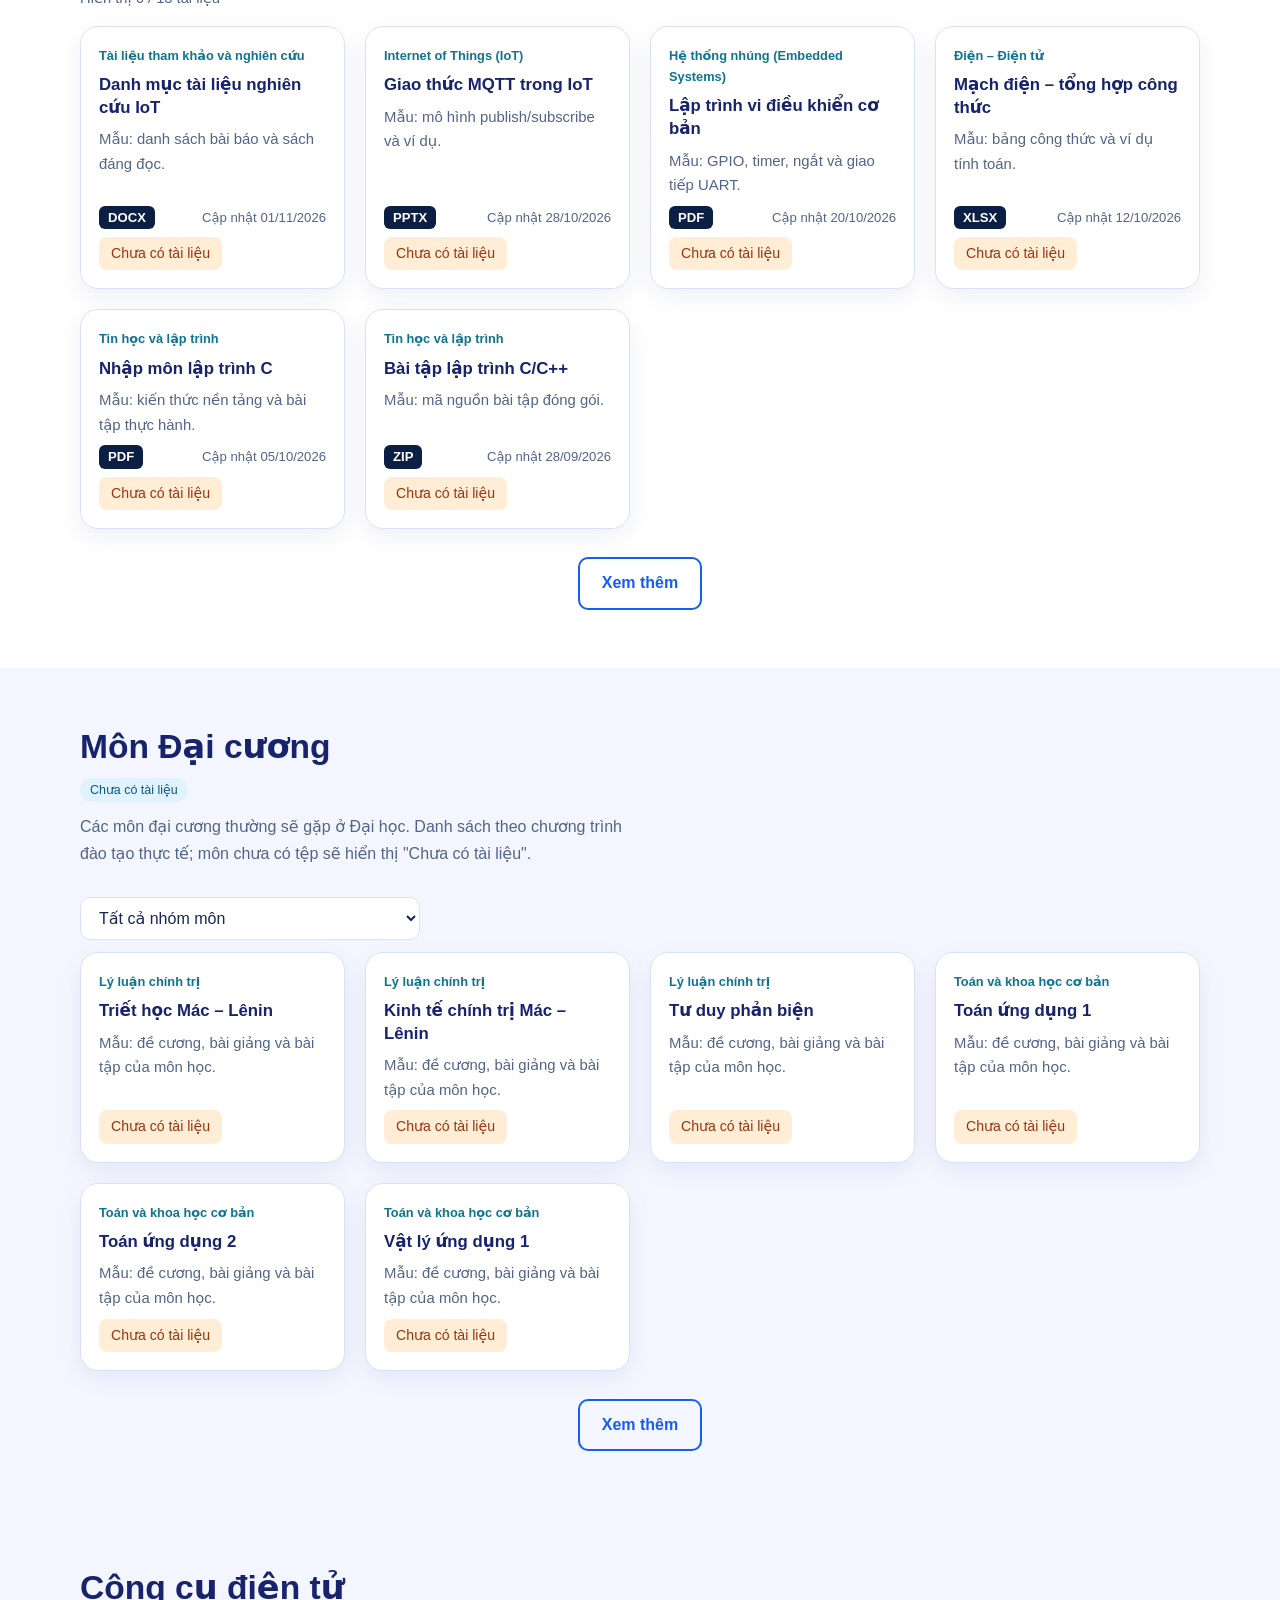
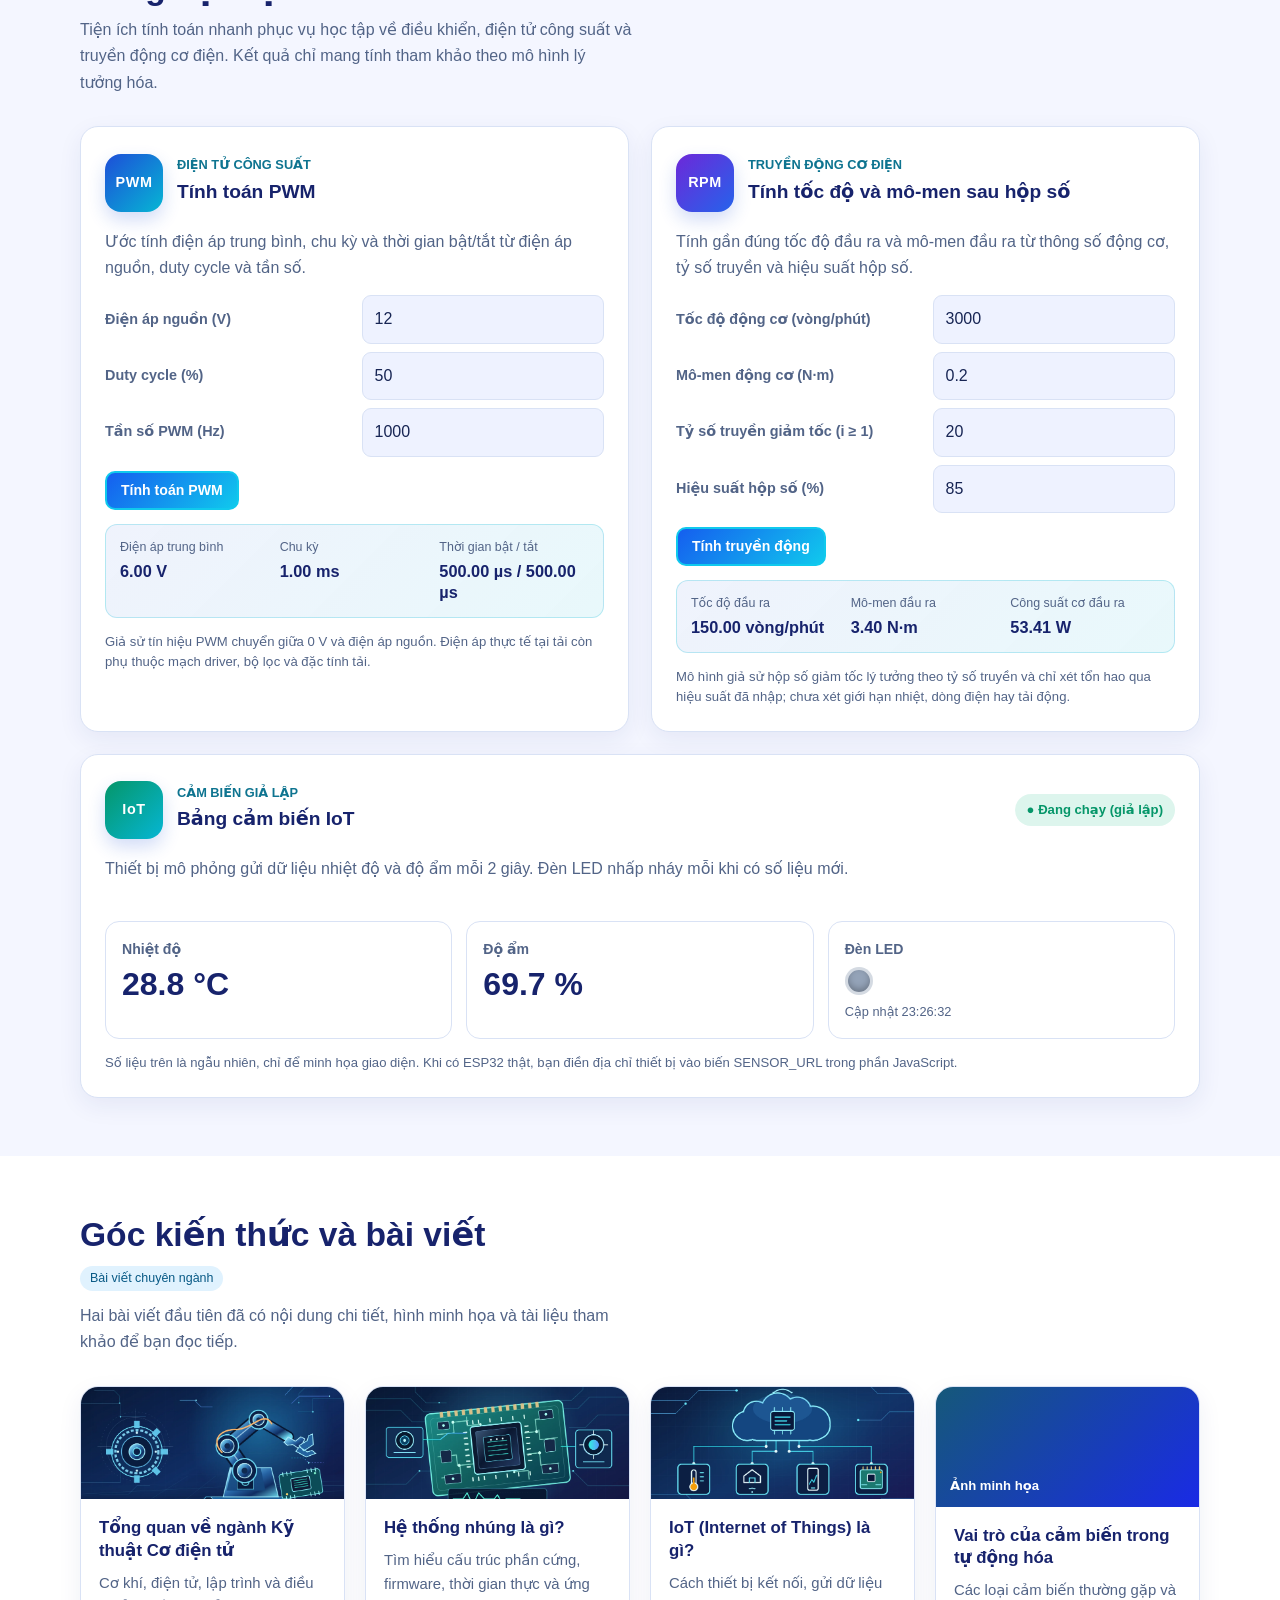
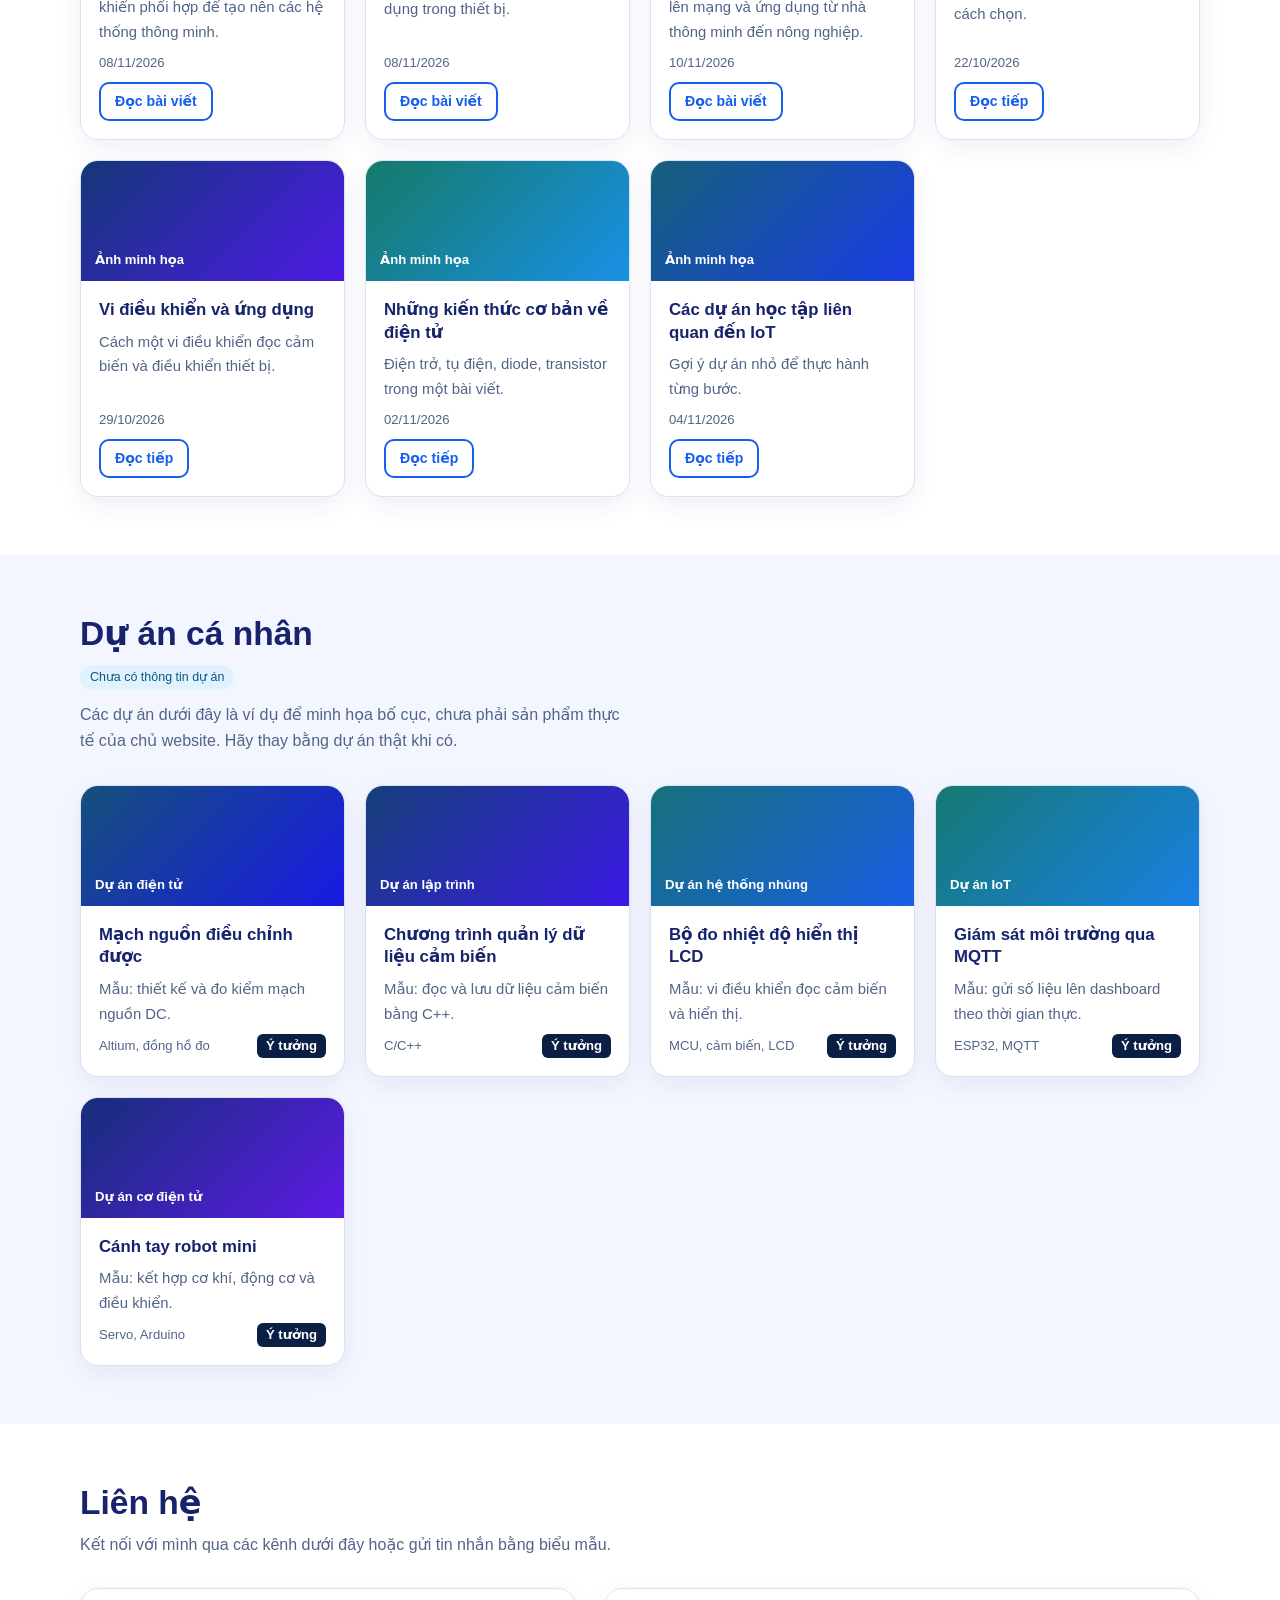
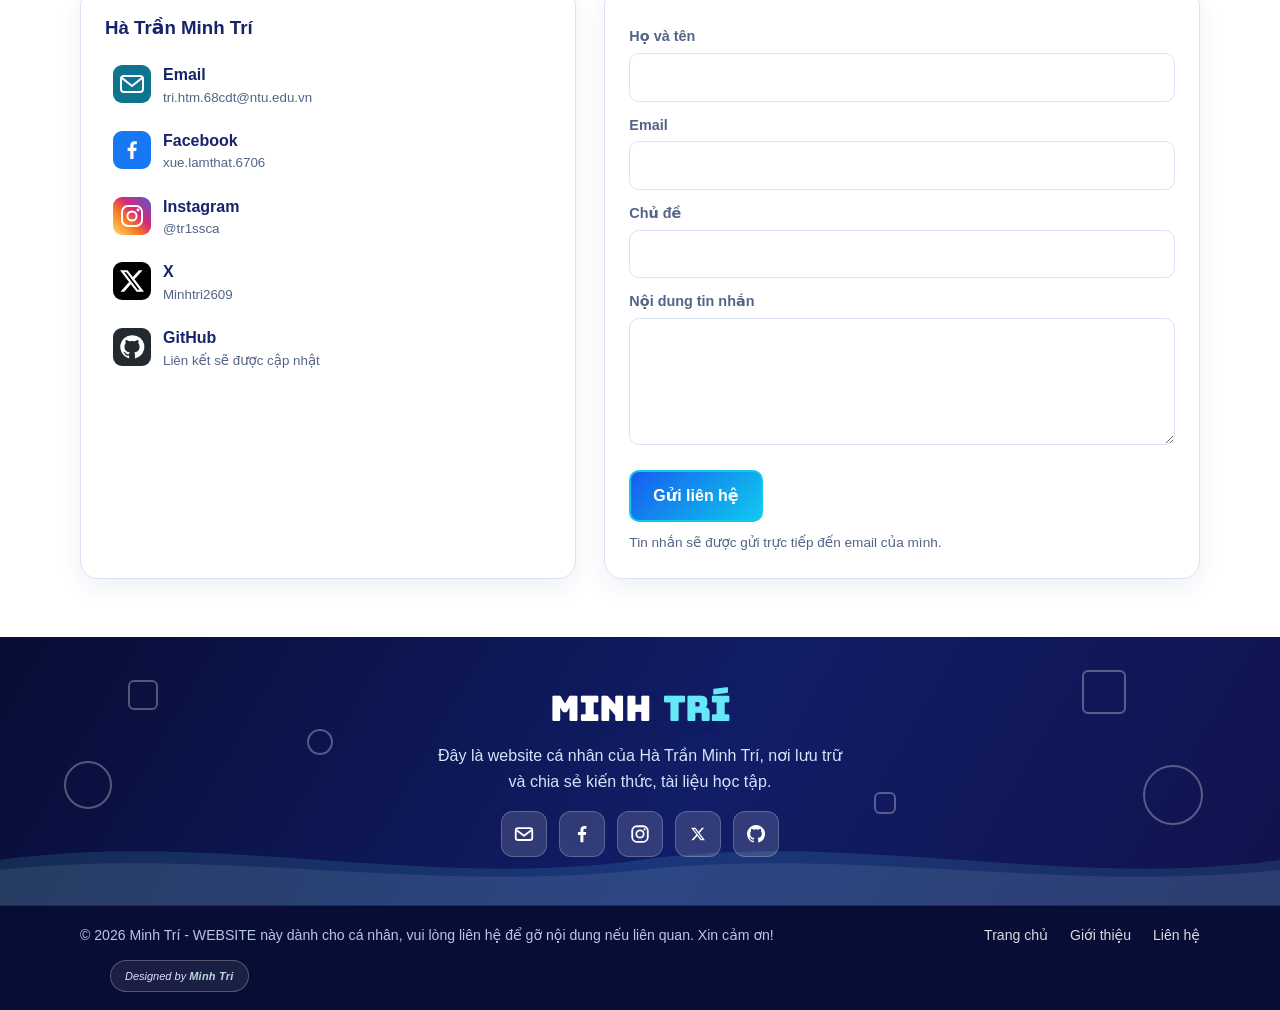
==== commit 9af4a34b: "v4" ====
--- a/index.html
+++ b/index.html
@@ -1044,7 +1044,8 @@
     });
 });
 /* ===== Biểu mẫu liên hệ: gửi về máy chủ Python ===== */
-const API = ["127.0.0.1", "localhost"].includes(location.hostname) ? "http://127.0.0.1:5000" : "";
+const API = ["127.0.0.1", "localhost"].includes(location.hostname) ? "http://127.0.0.1:5000" : "https://tr1ssca.pythonanywhere.com";
+
 $("#form").addEventListener("submit", async e => {
     e.preventDefault();
     const form = e.target;
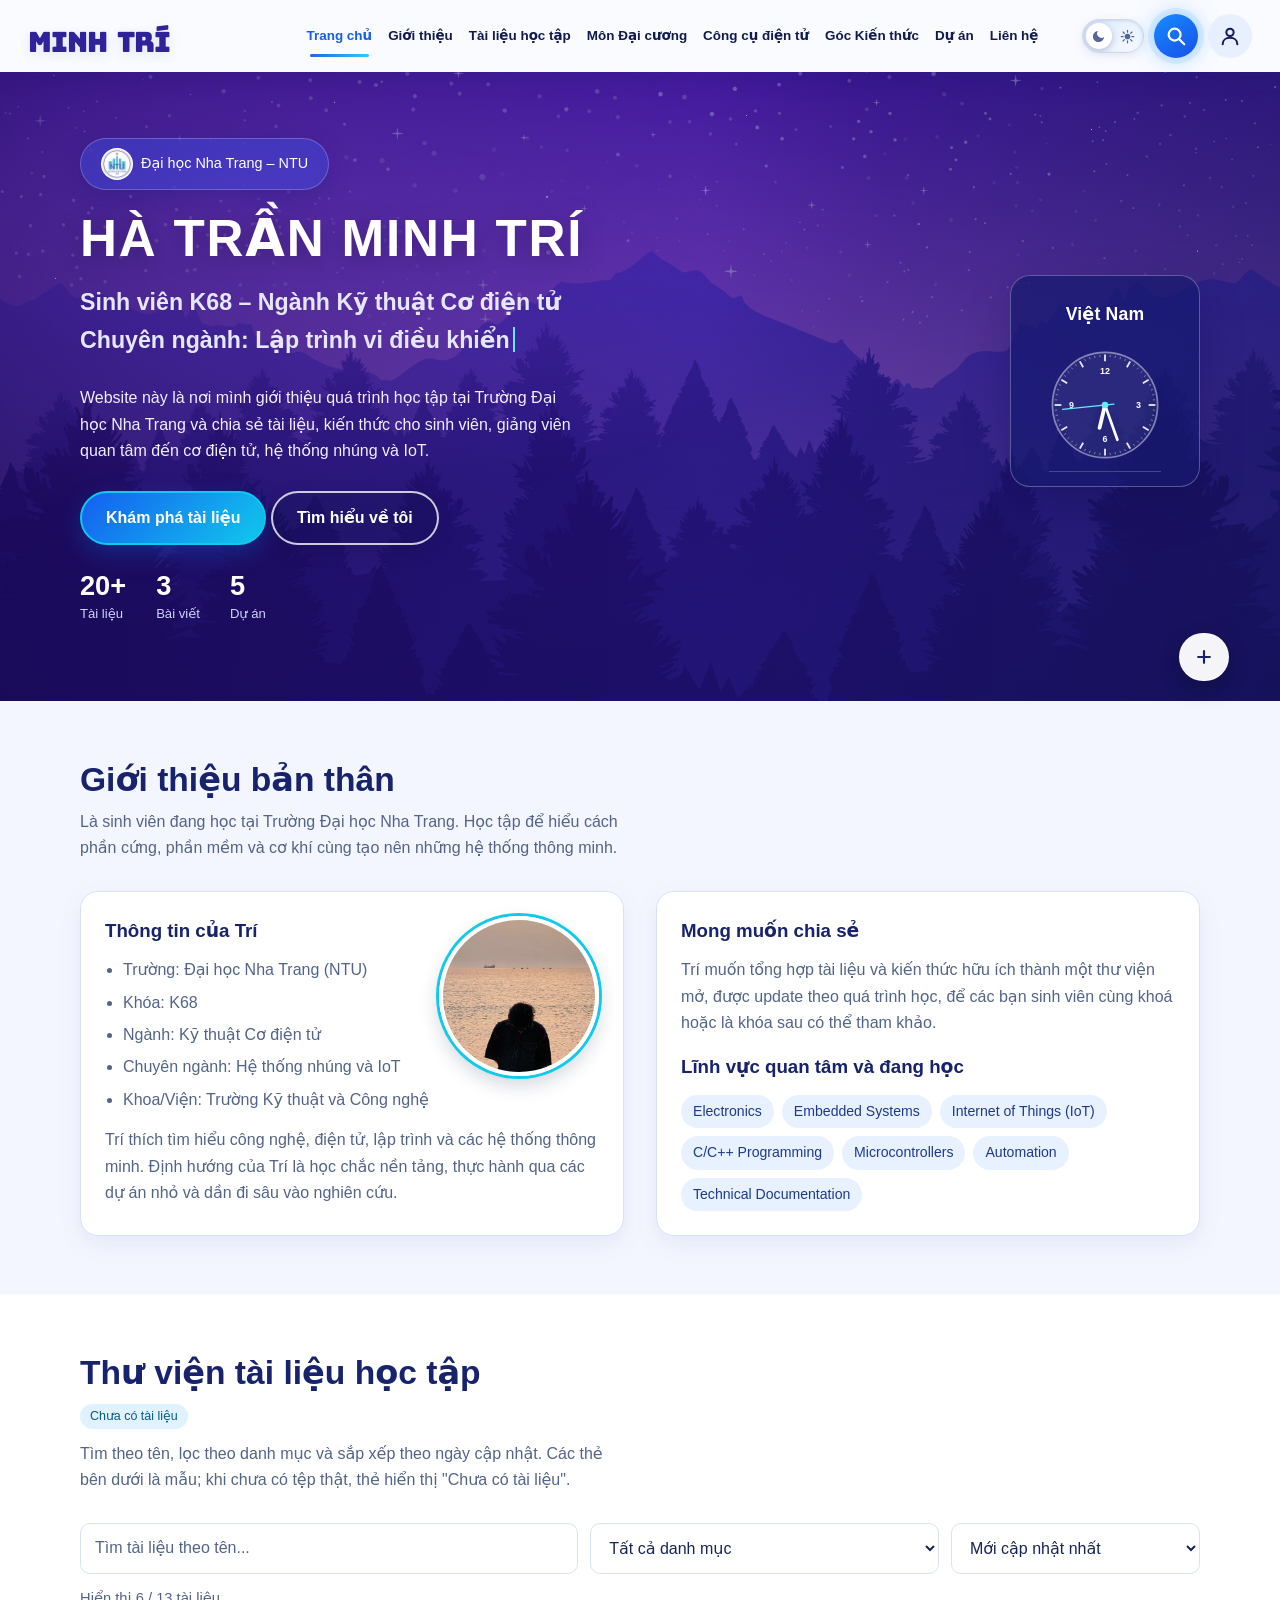
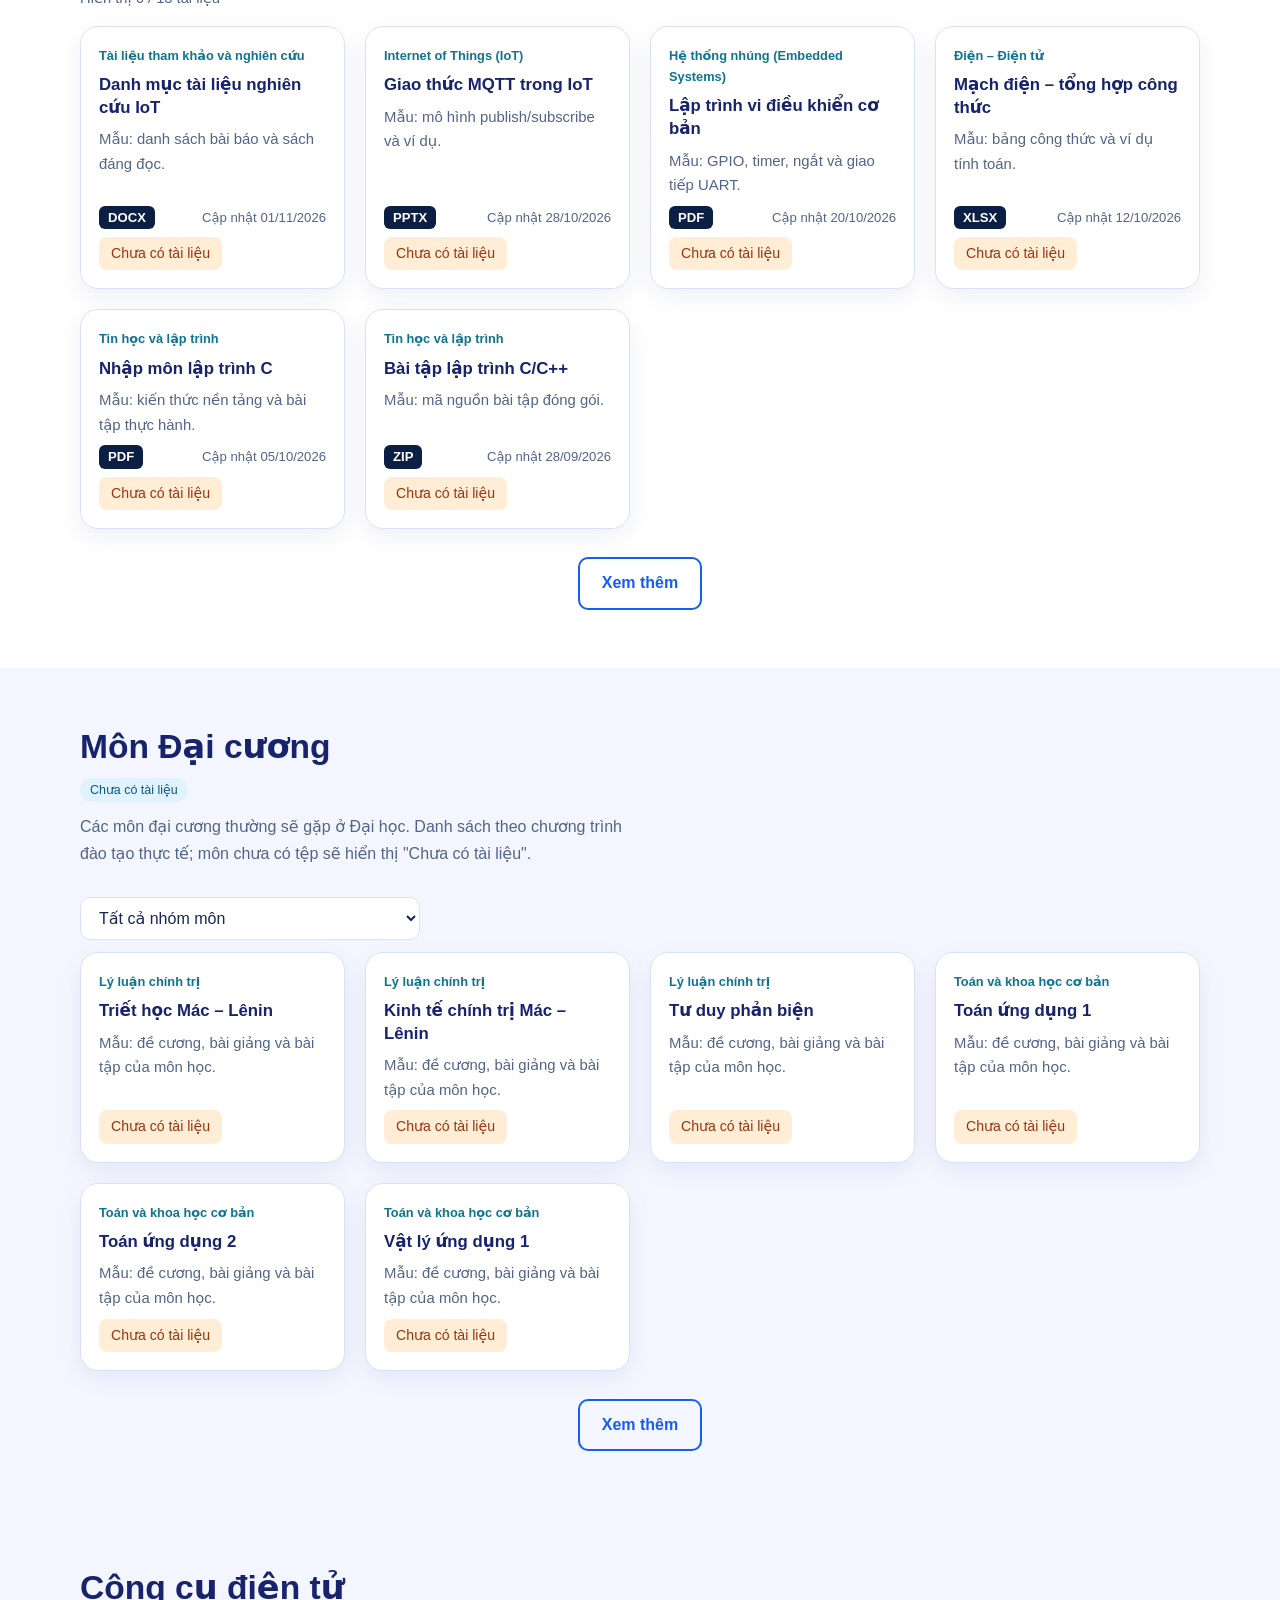
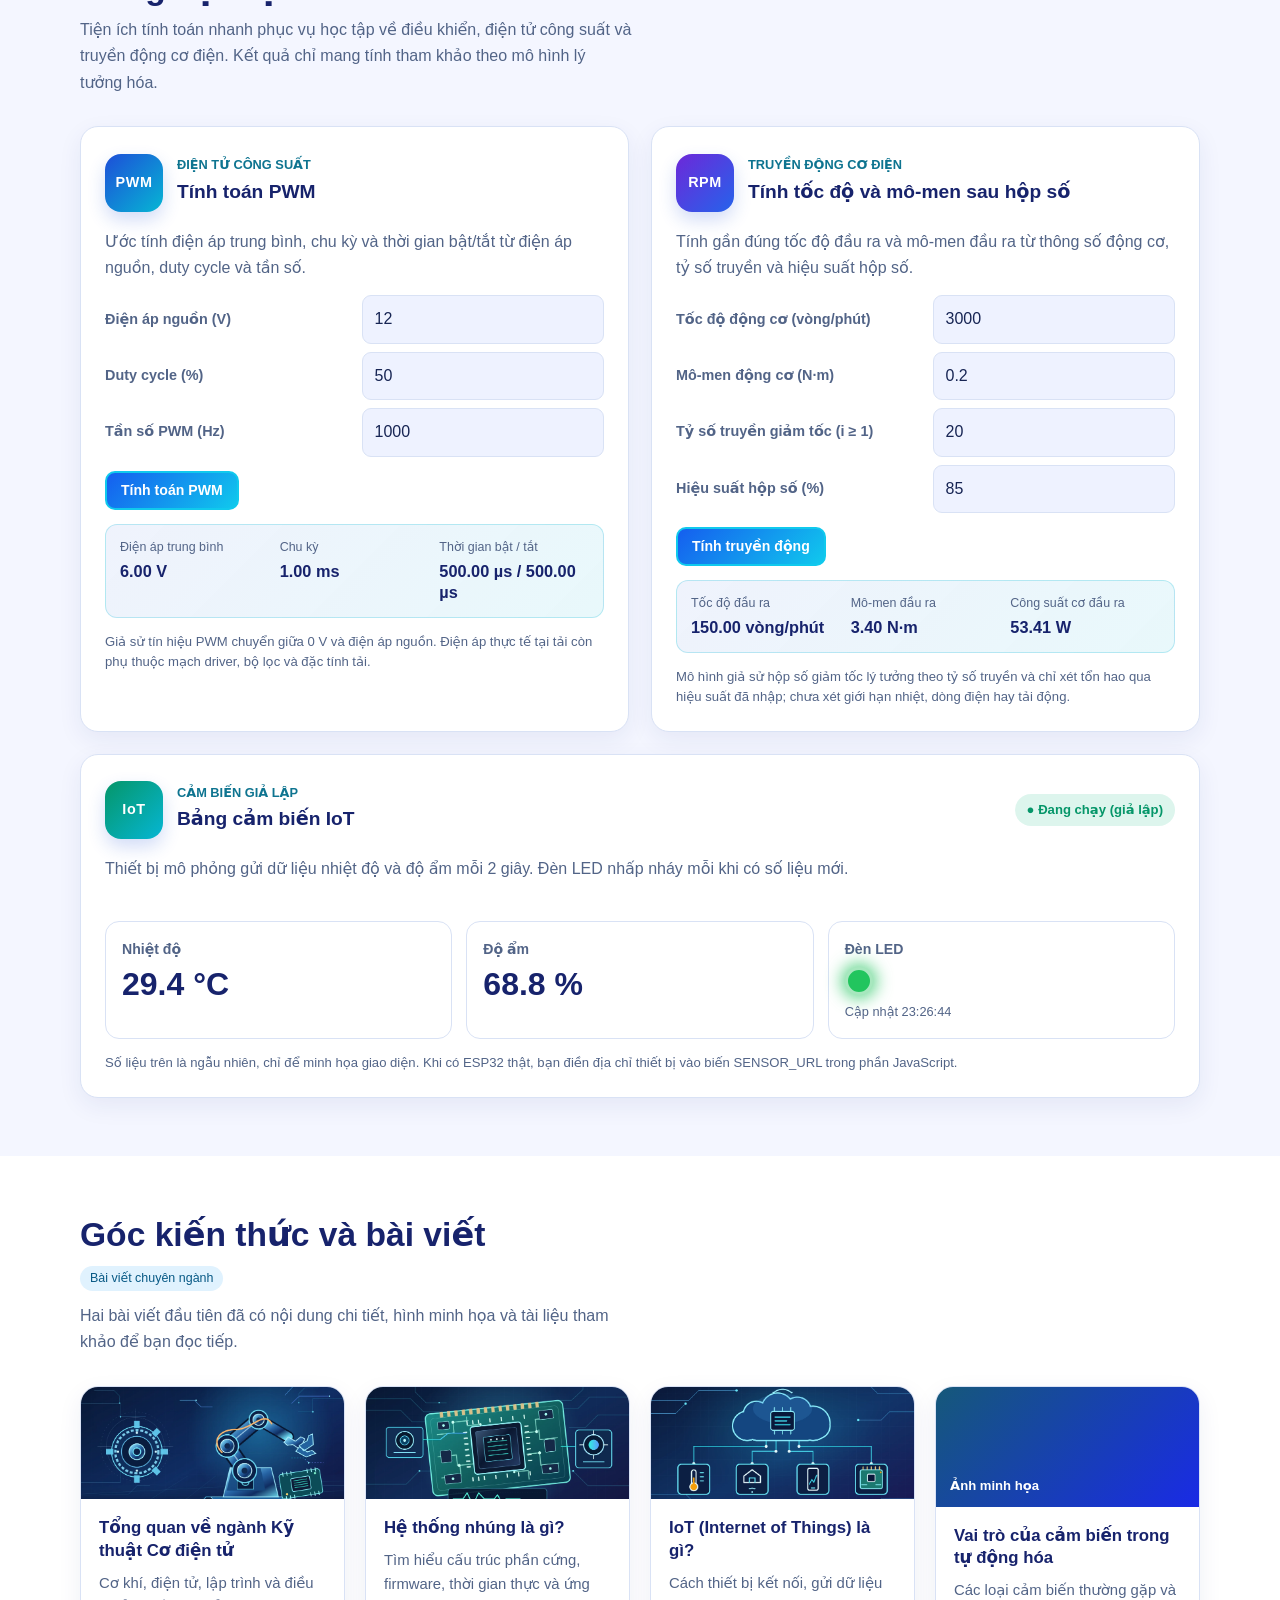
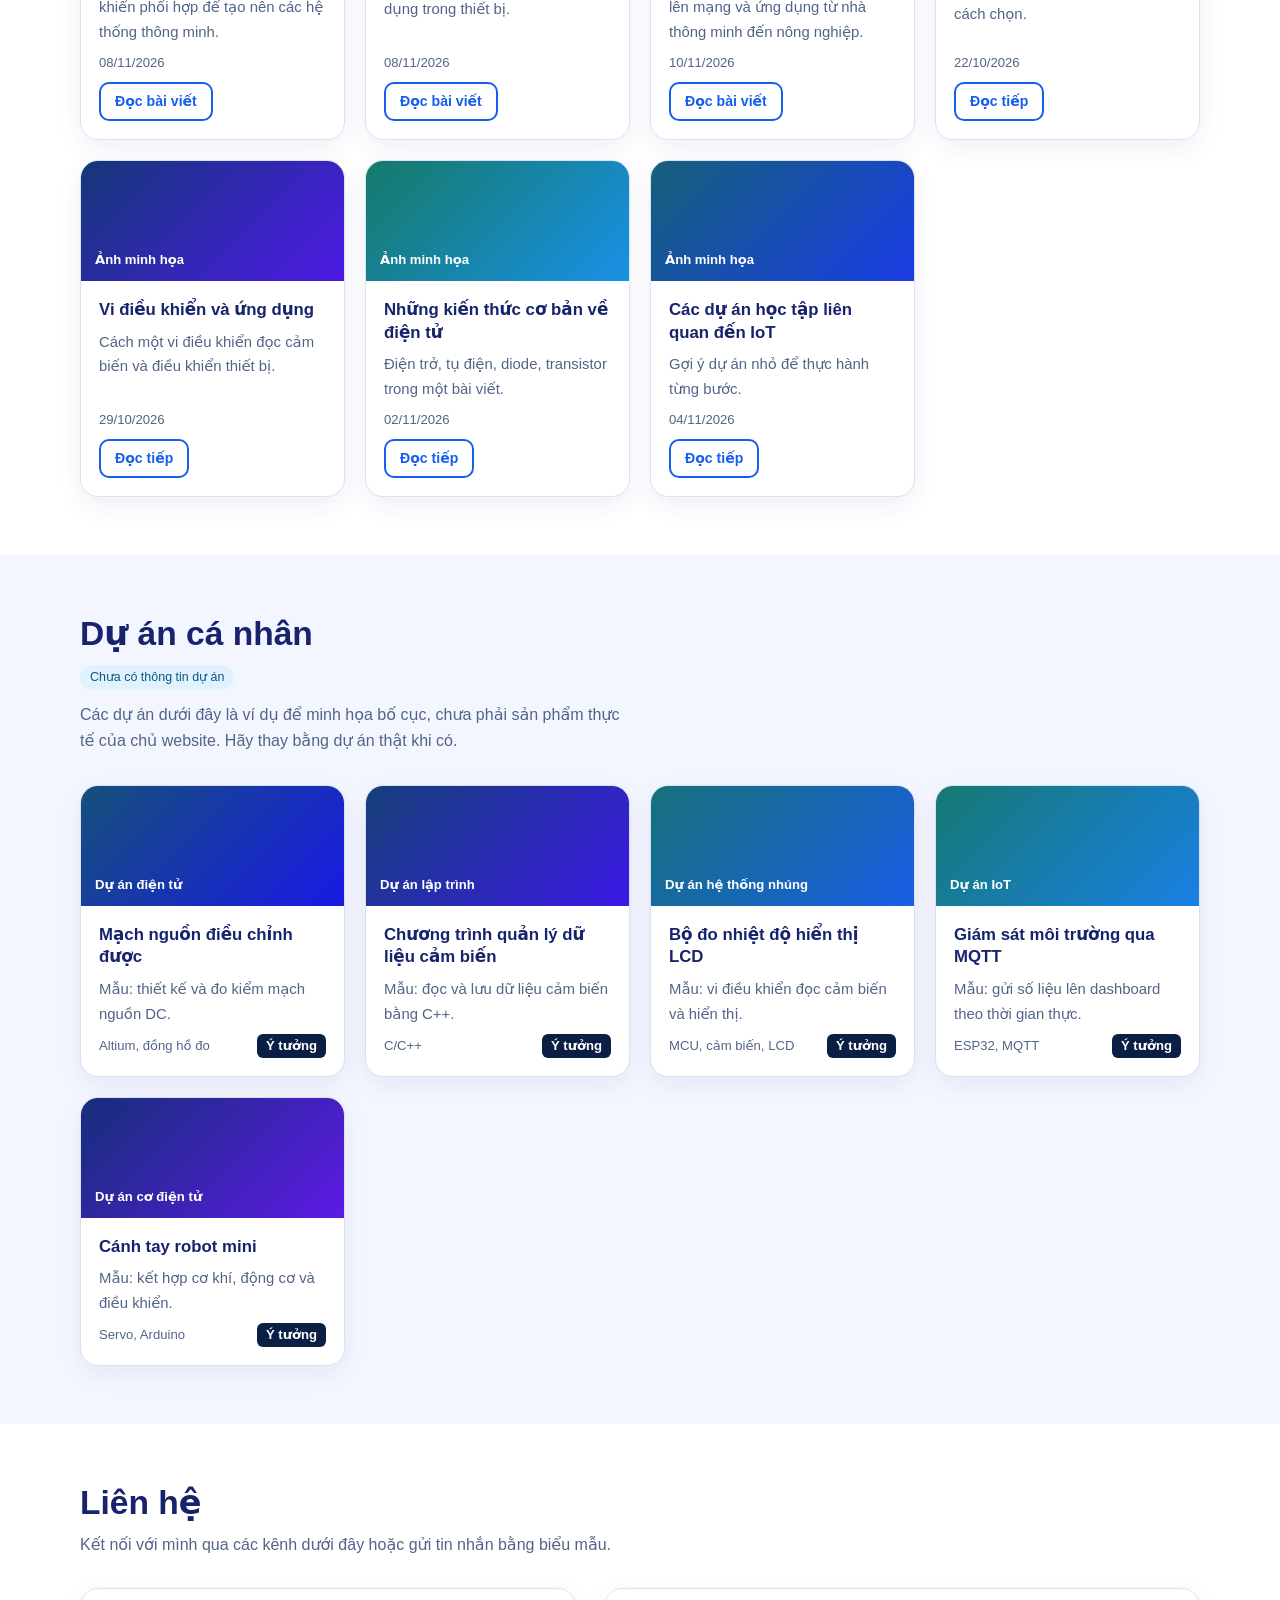
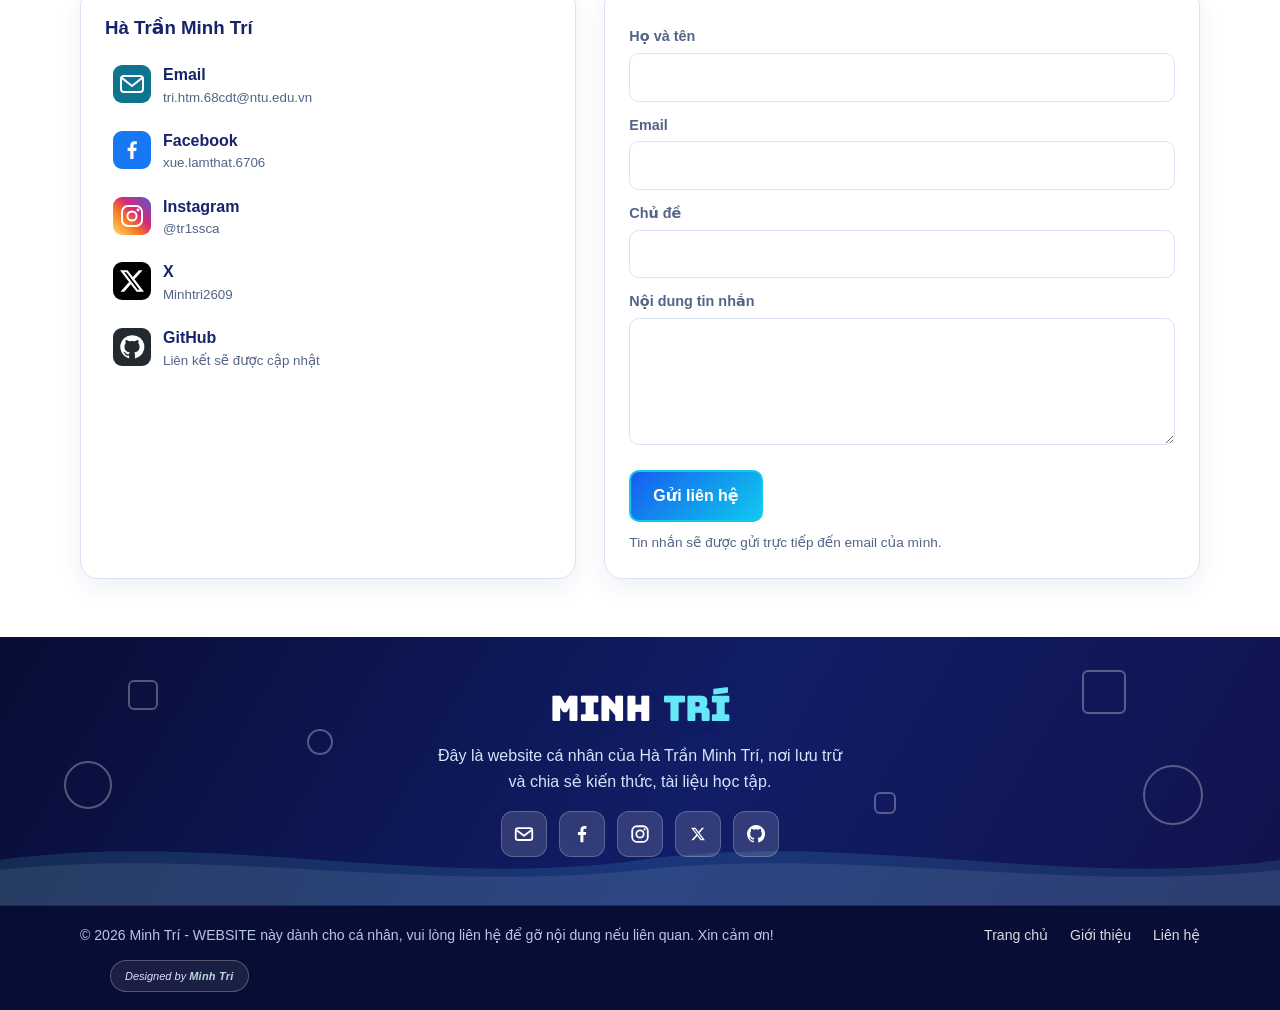
==== commit 31e5d56a: "v4" ====
--- a/index.html
+++ b/index.html
@@ -157,7 +157,7 @@
                             </a>
                         </span>
                         <h1>
-                            <a href="p/don-nhan.html">
+                            <a href="p/van-menh.html">
                                 Hà Trần Minh Trí
                             </a>
                         </h1>
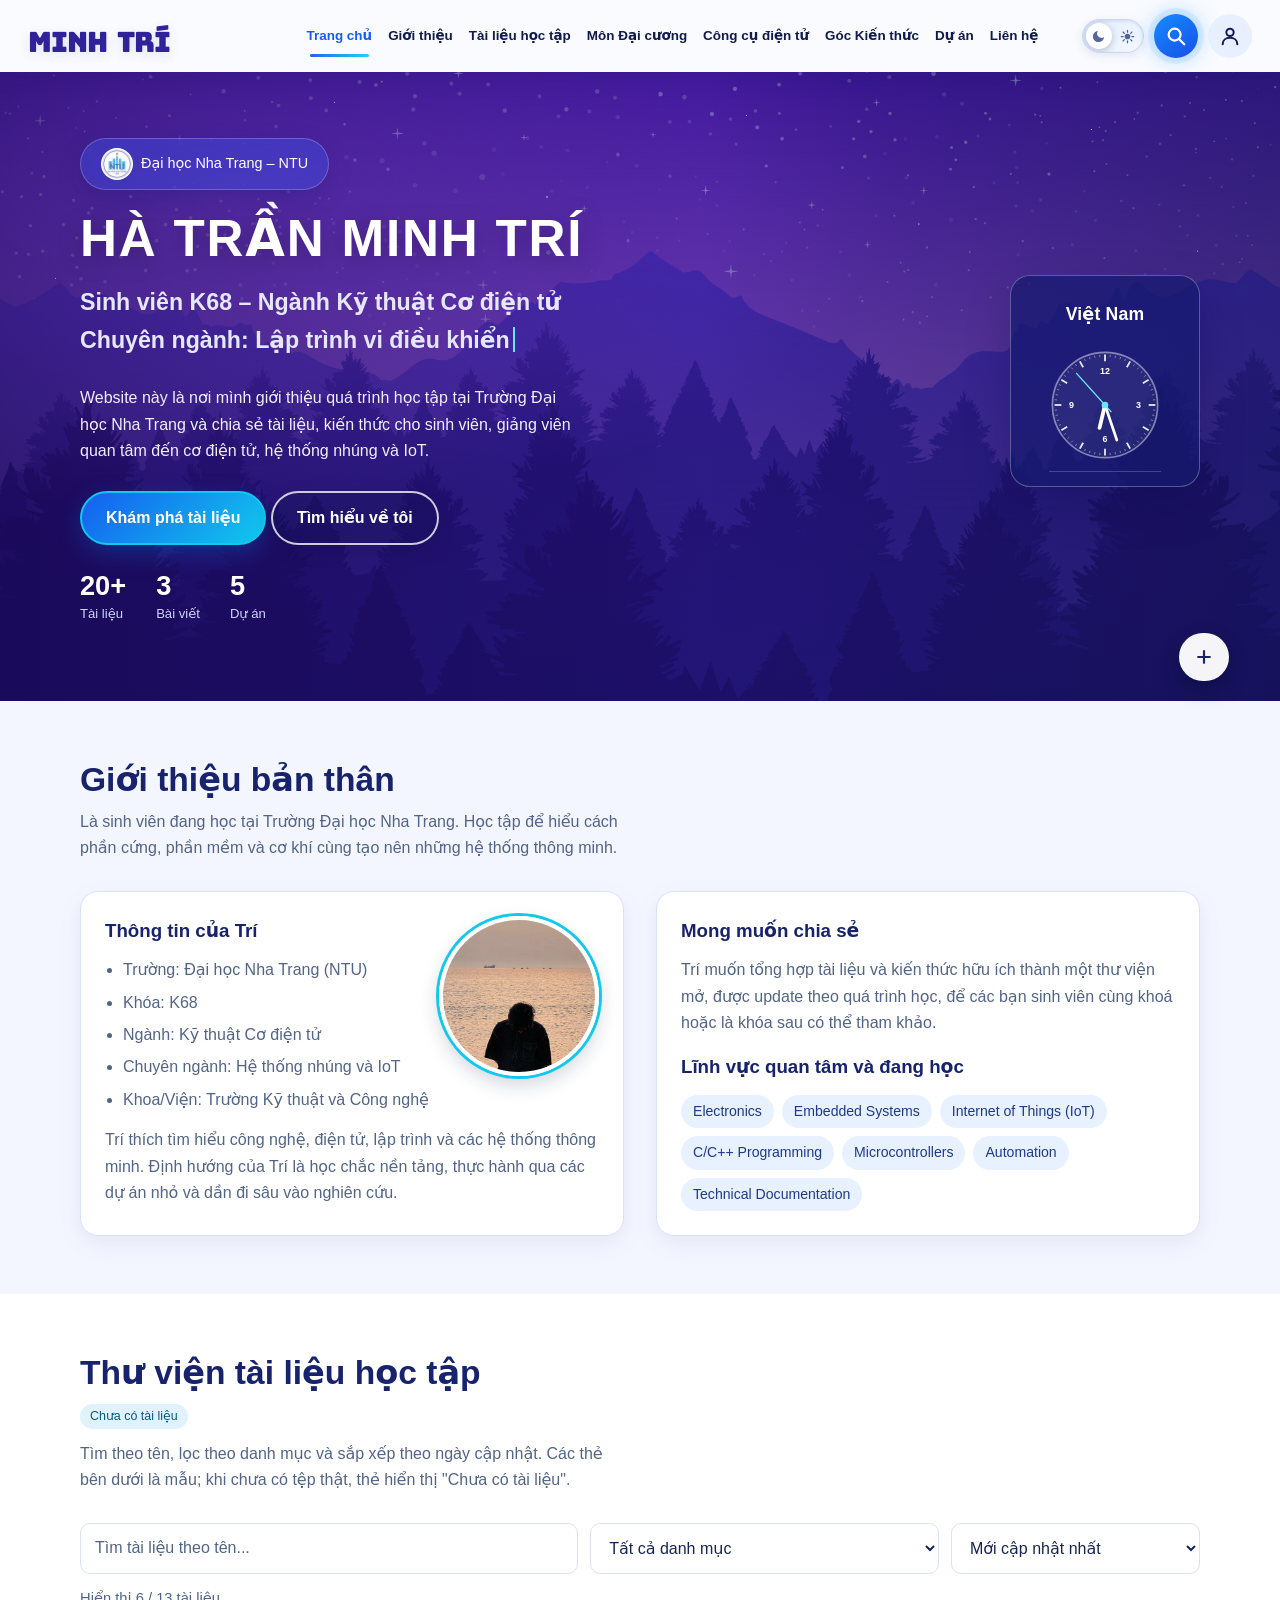
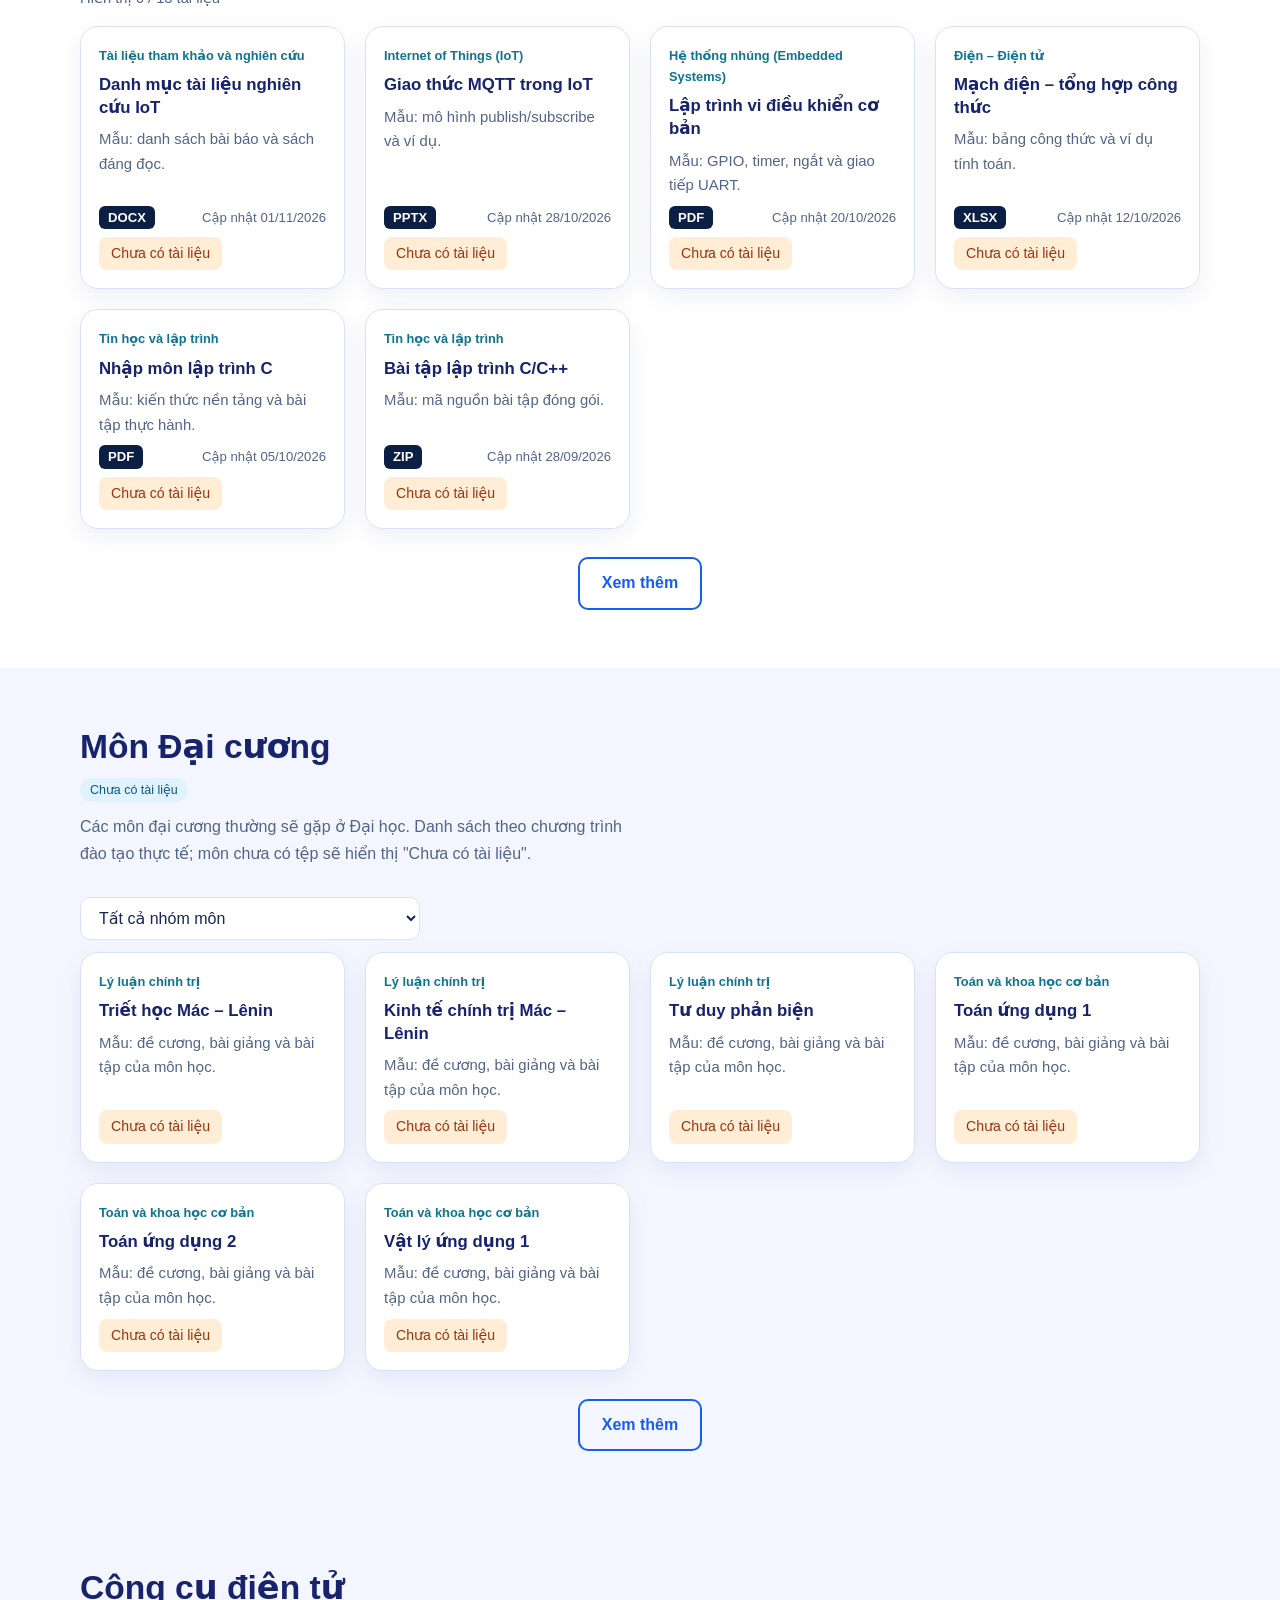
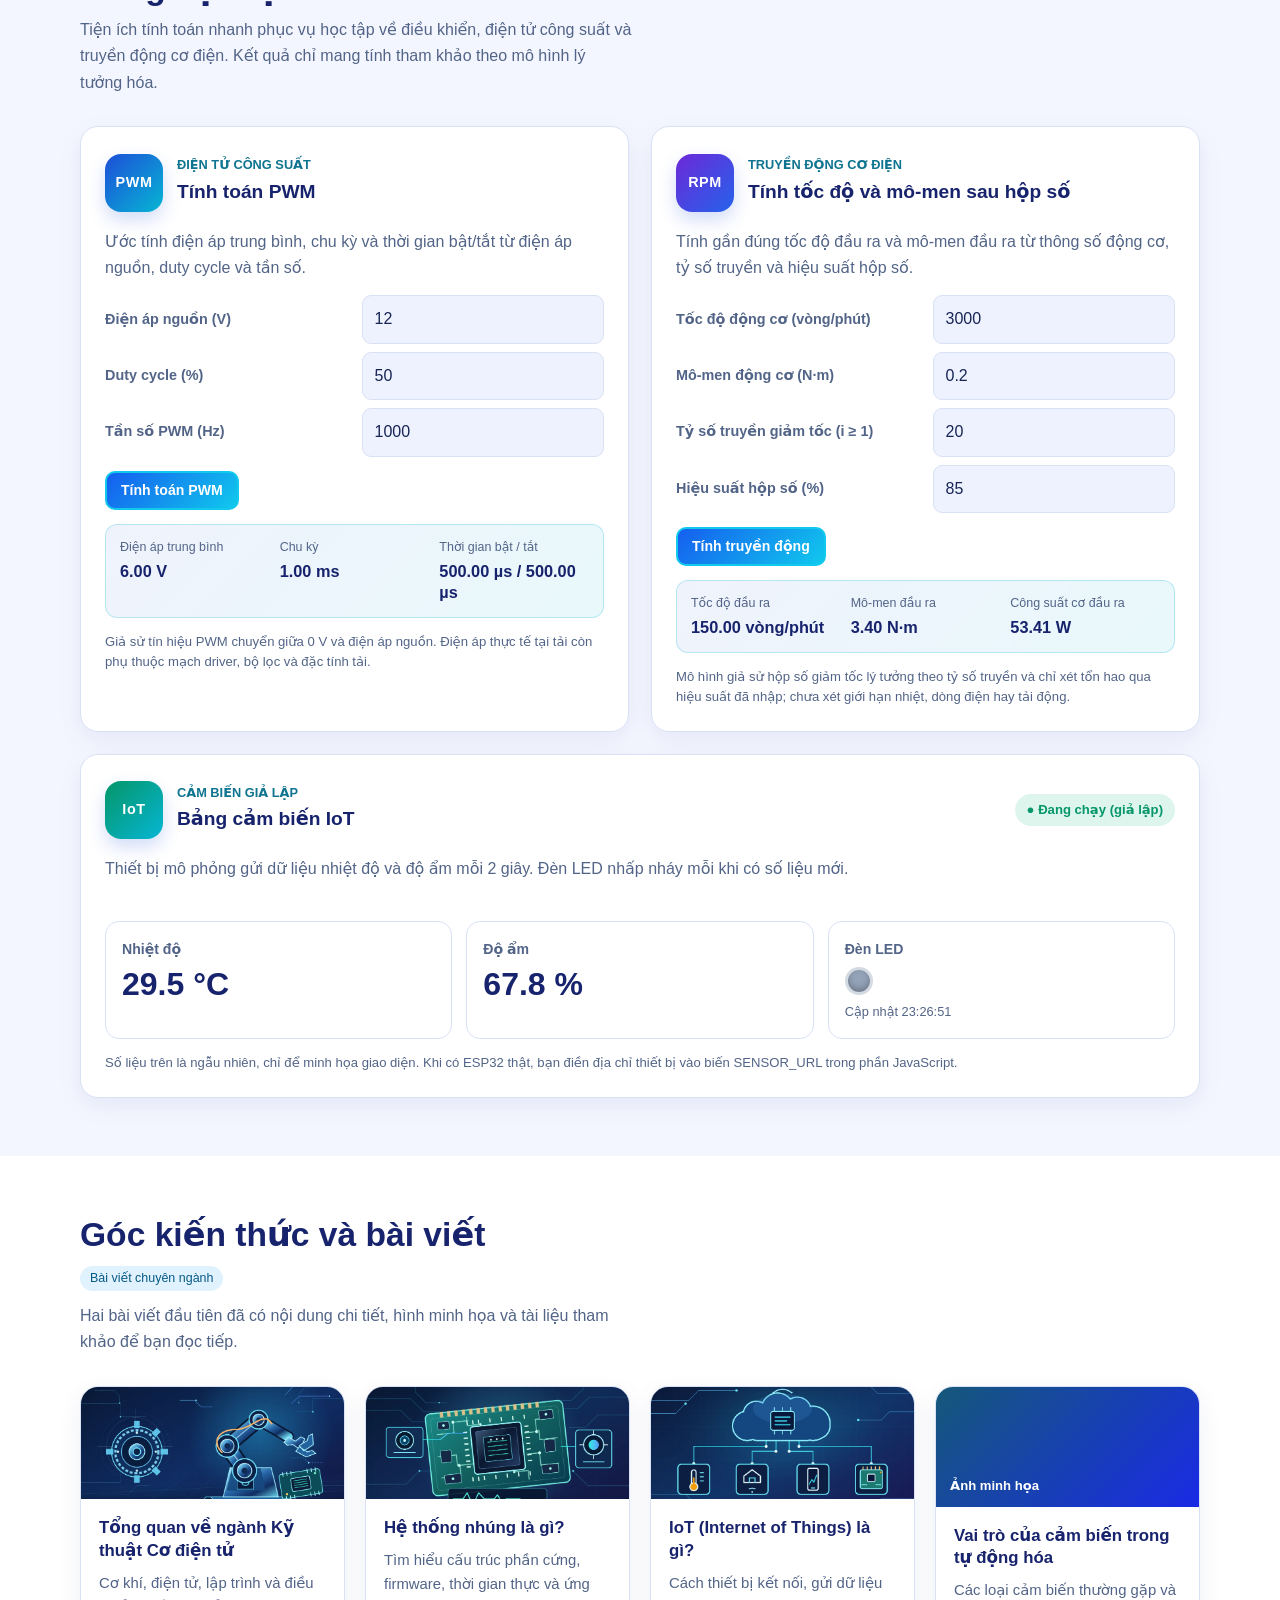
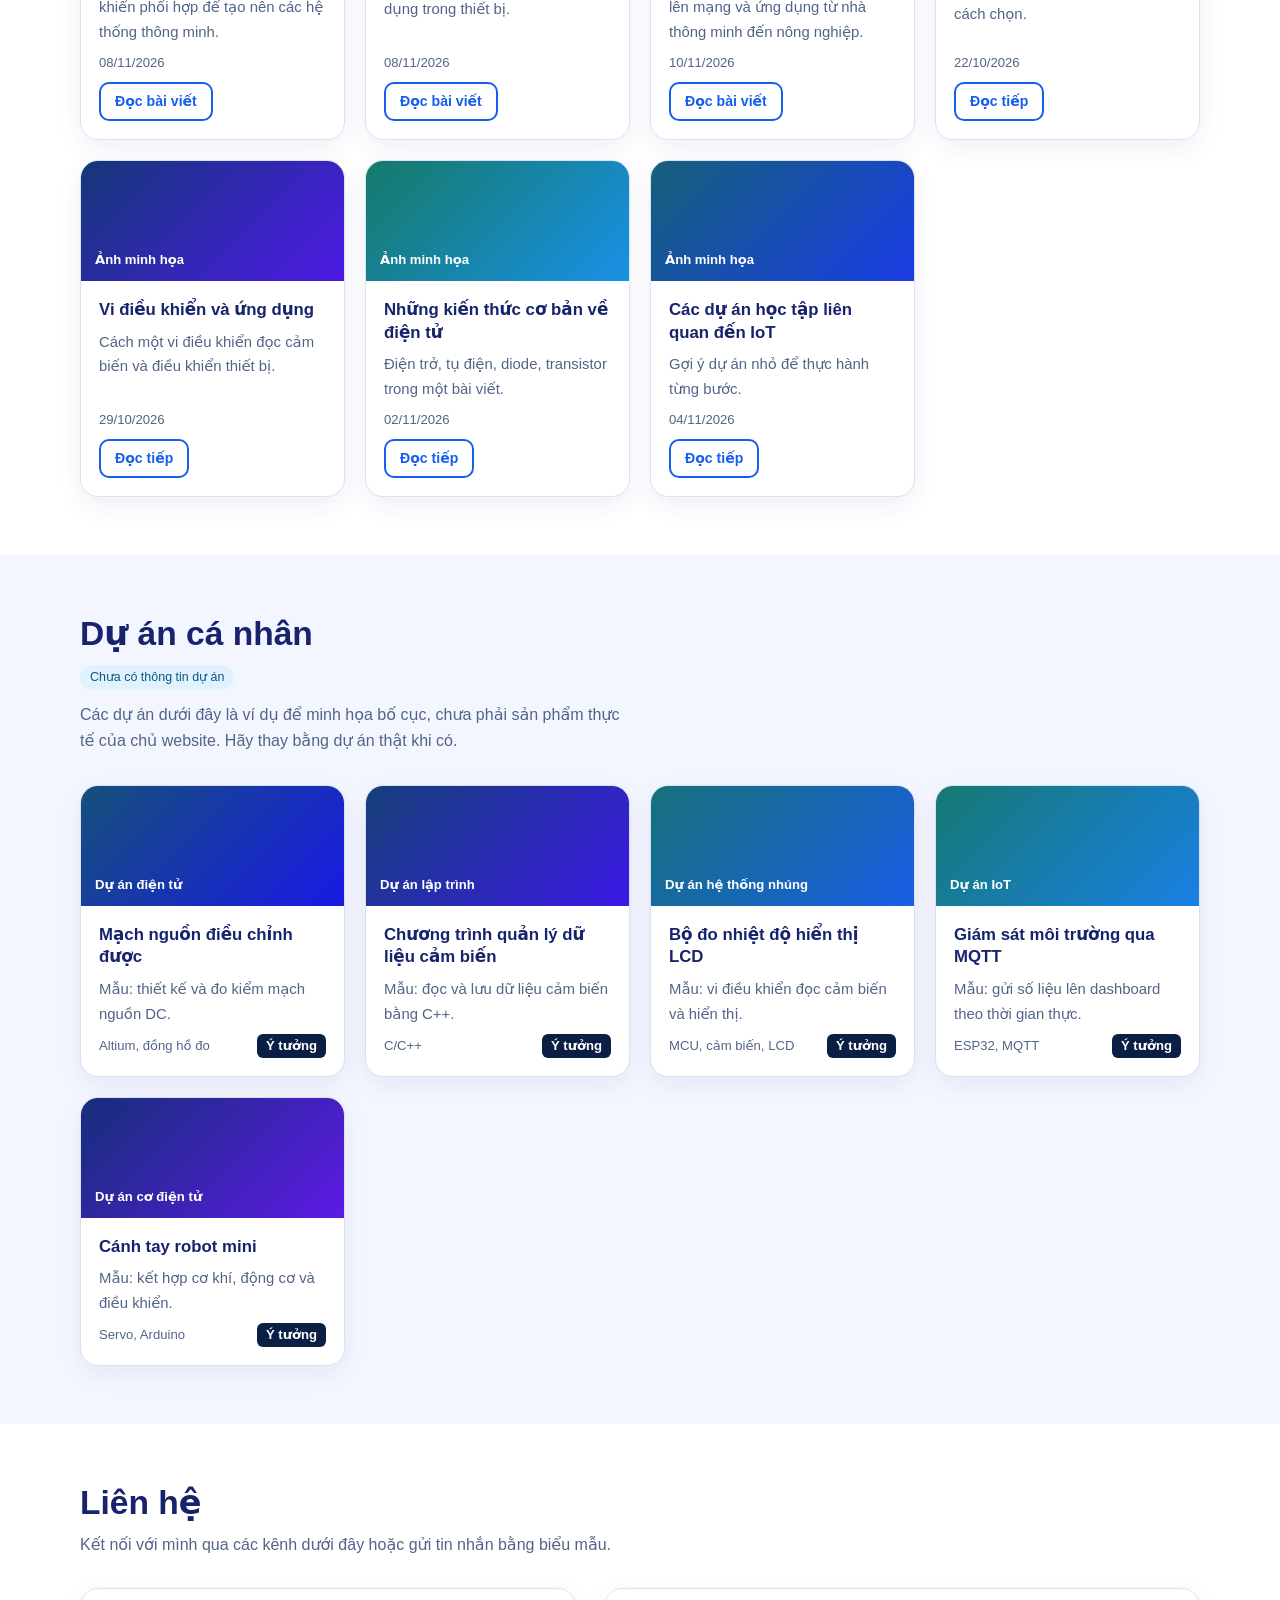
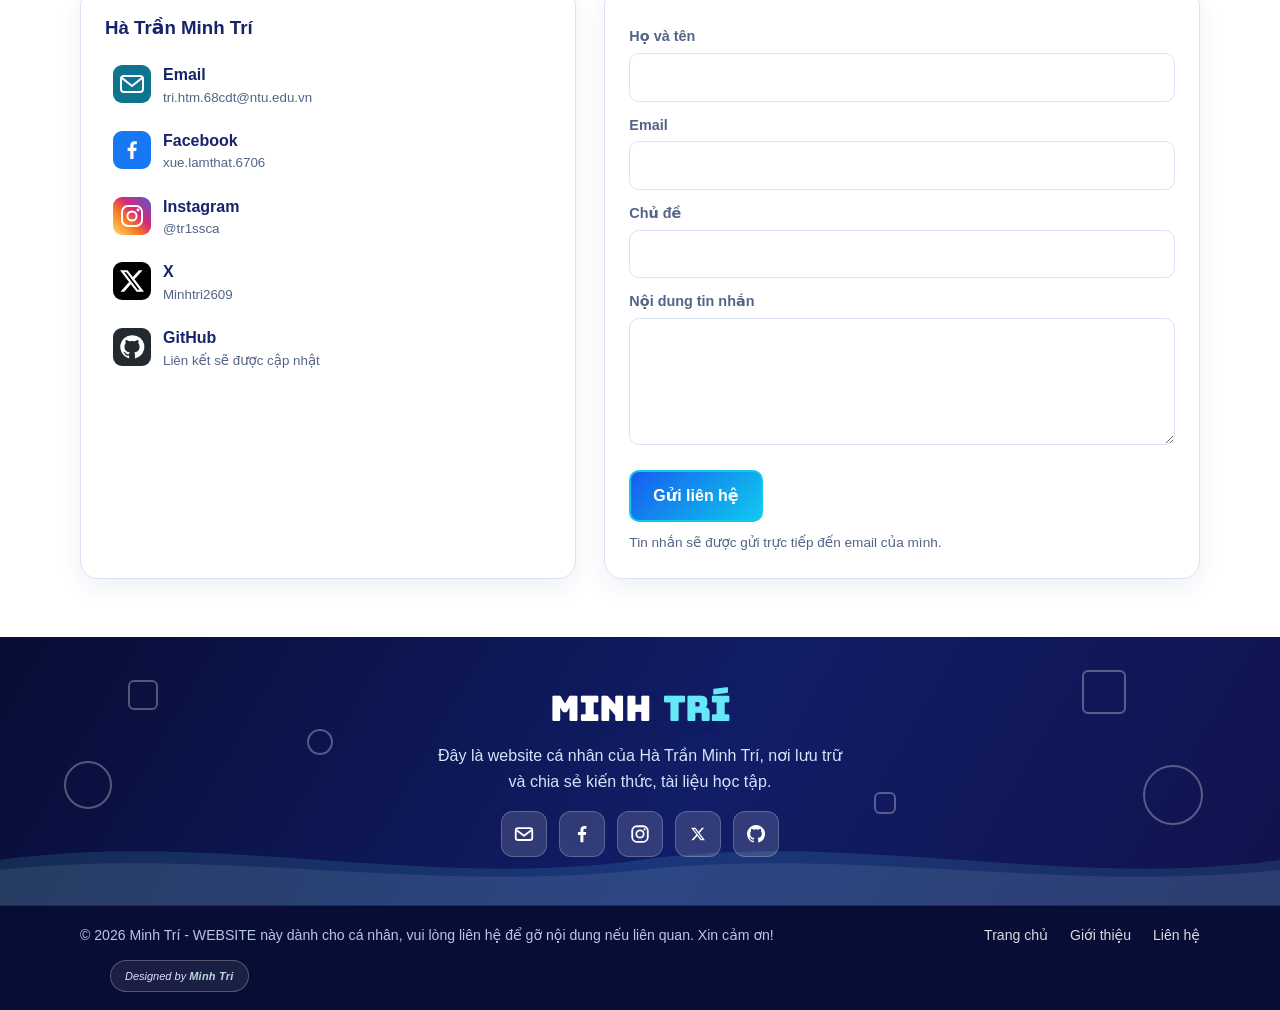
==== commit 61edeb8a: "v4" ====
--- a/index.html
+++ b/index.html
@@ -20,7 +20,7 @@
 catch (e) { }
 
 </script>
-        <link rel="stylesheet" href="style.css?v=5">
+        <link rel="stylesheet" href="style.css?v=6">
         <link rel="stylesheet" href="/badges.css">
     </head>
     <body>
@@ -157,9 +157,7 @@
                             </a>
                         </span>
                         <h1>
-                            <a href="p/van-menh.html">
-                                Hà Trần Minh Trí
-                            </a>
+                            Hà Trần Minh Trí
                         </h1>
                         <p class="sub">
                             Sinh viên K68 – Ngành Kỹ thuật Cơ điện tử
@@ -254,7 +252,9 @@
                     <div class="about">
                         <div class="panel">
                             <!-- 1. ĐẶT ẢNH LÊN ĐẦU và thêm style float: right -->
-                            <img class="avatar" src="minhtri.webp" alt="Ảnh của Hà Trần Minh Trí" style="float: right; margin-left: 20px; margin-bottom: 10px;">
+                            <a class="avatar-link" href="p/van-menh.html" title="Xem bài Vận mệnh" aria-label="Xem bài Vận mệnh">
+                                <img class="avatar" src="minhtri.webp" alt="Ảnh của Hà Trần Minh Trí">
+                            </a>
                             <!-- 2. NỘI DUNG CHỮ ĐỂ BÌNH THƯỜNG Ở DƯỚI ẢNH -->
                             <h3>
                                 Thông tin của Trí
--- a/style.css
+++ b/style.css
@@ -4247,4 +4247,30 @@
 @keyframes ringOut {
     from { opacity: .8; transform: scale(.9); }
     to   { opacity: 0; transform: scale(1.7); }
+}
+
+/* ===== Ảnh đại diện là đường link tới bài "Vận mệnh" ===== */
+.avatar-link {
+    float: right;
+    margin: 0 0 10px 20px;
+    border-radius: 50%;           /* vùng bấm và vùng rê chuột tròn đúng như ảnh */
+}
+
+.avatar-link .avatar {
+    margin: 0;
+    transition: transform .35s cubic-bezier(.34, 1.56, .64, 1),
+                box-shadow .3s ease;
+}
+
+/* Rê chuột (hoặc dùng bàn phím Tab tới): phóng to nhẹ, viền đổi màu và có quầng sáng */
+.avatar-link:hover .avatar,
+.avatar-link:focus-visible .avatar {
+    transform: scale(1.08);
+    box-shadow: 0 0 0 3px #a855f7,                   /* viền: từ xanh cyan sang tím */
+                0 0 22px 4px rgba(168, 85, 247, .45),
+                0 12px 26px rgba(11, 31, 68, .28);
+}
+
+.avatar-link:focus-visible {
+    outline: none;                /* vòng sáng ở trên đã thay cho viền focus */
 }
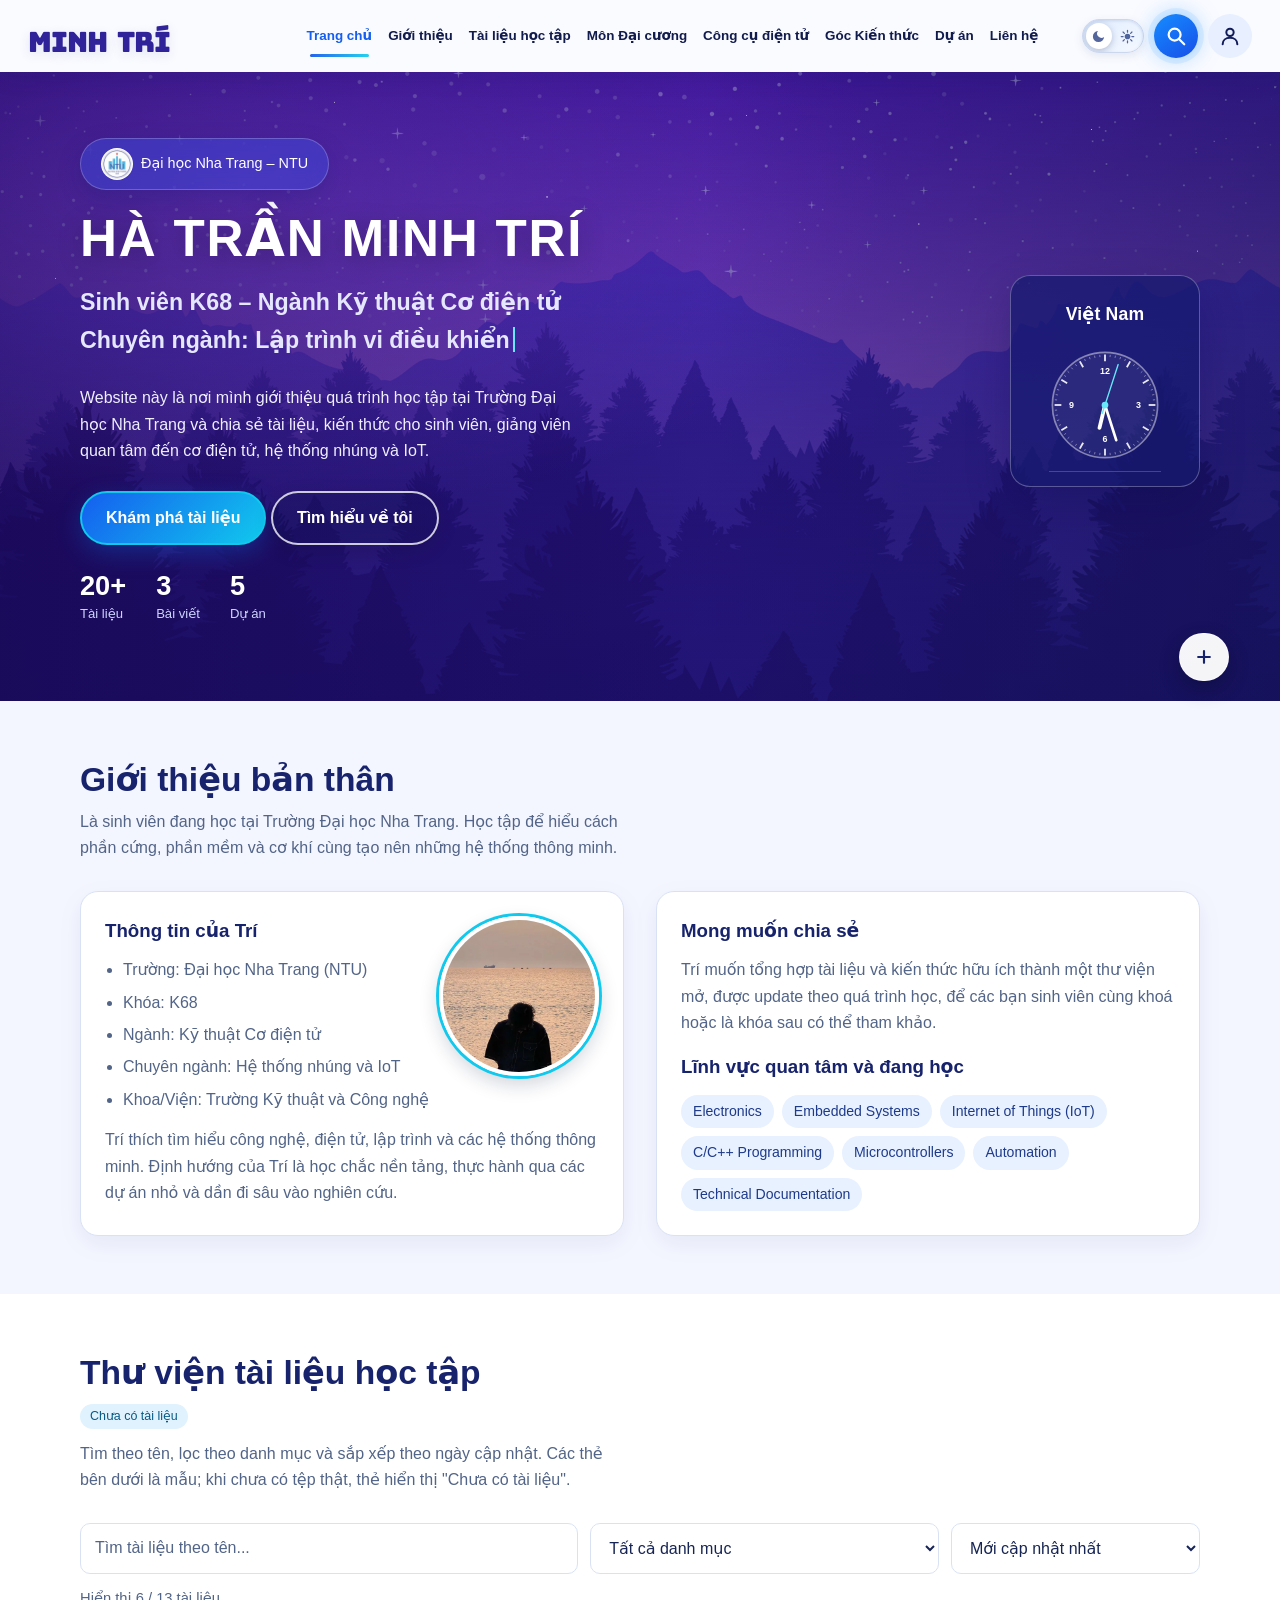
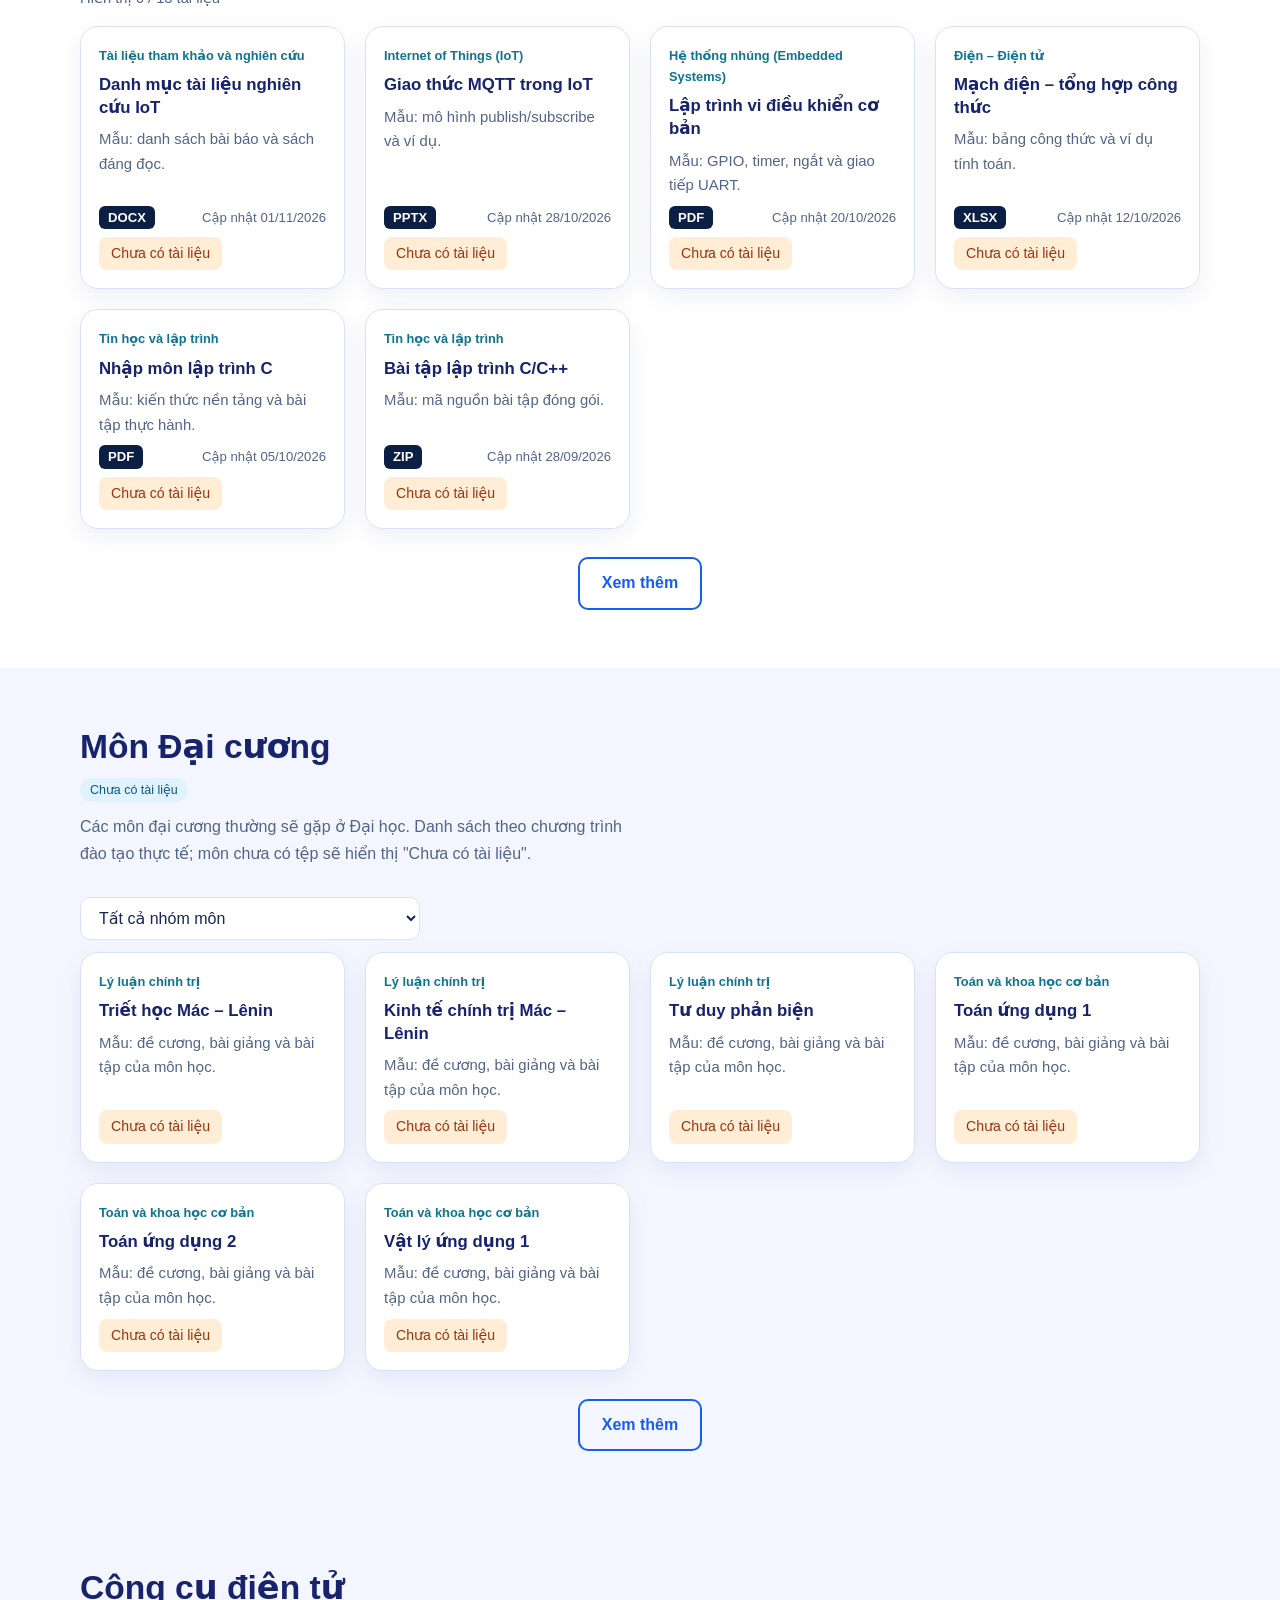
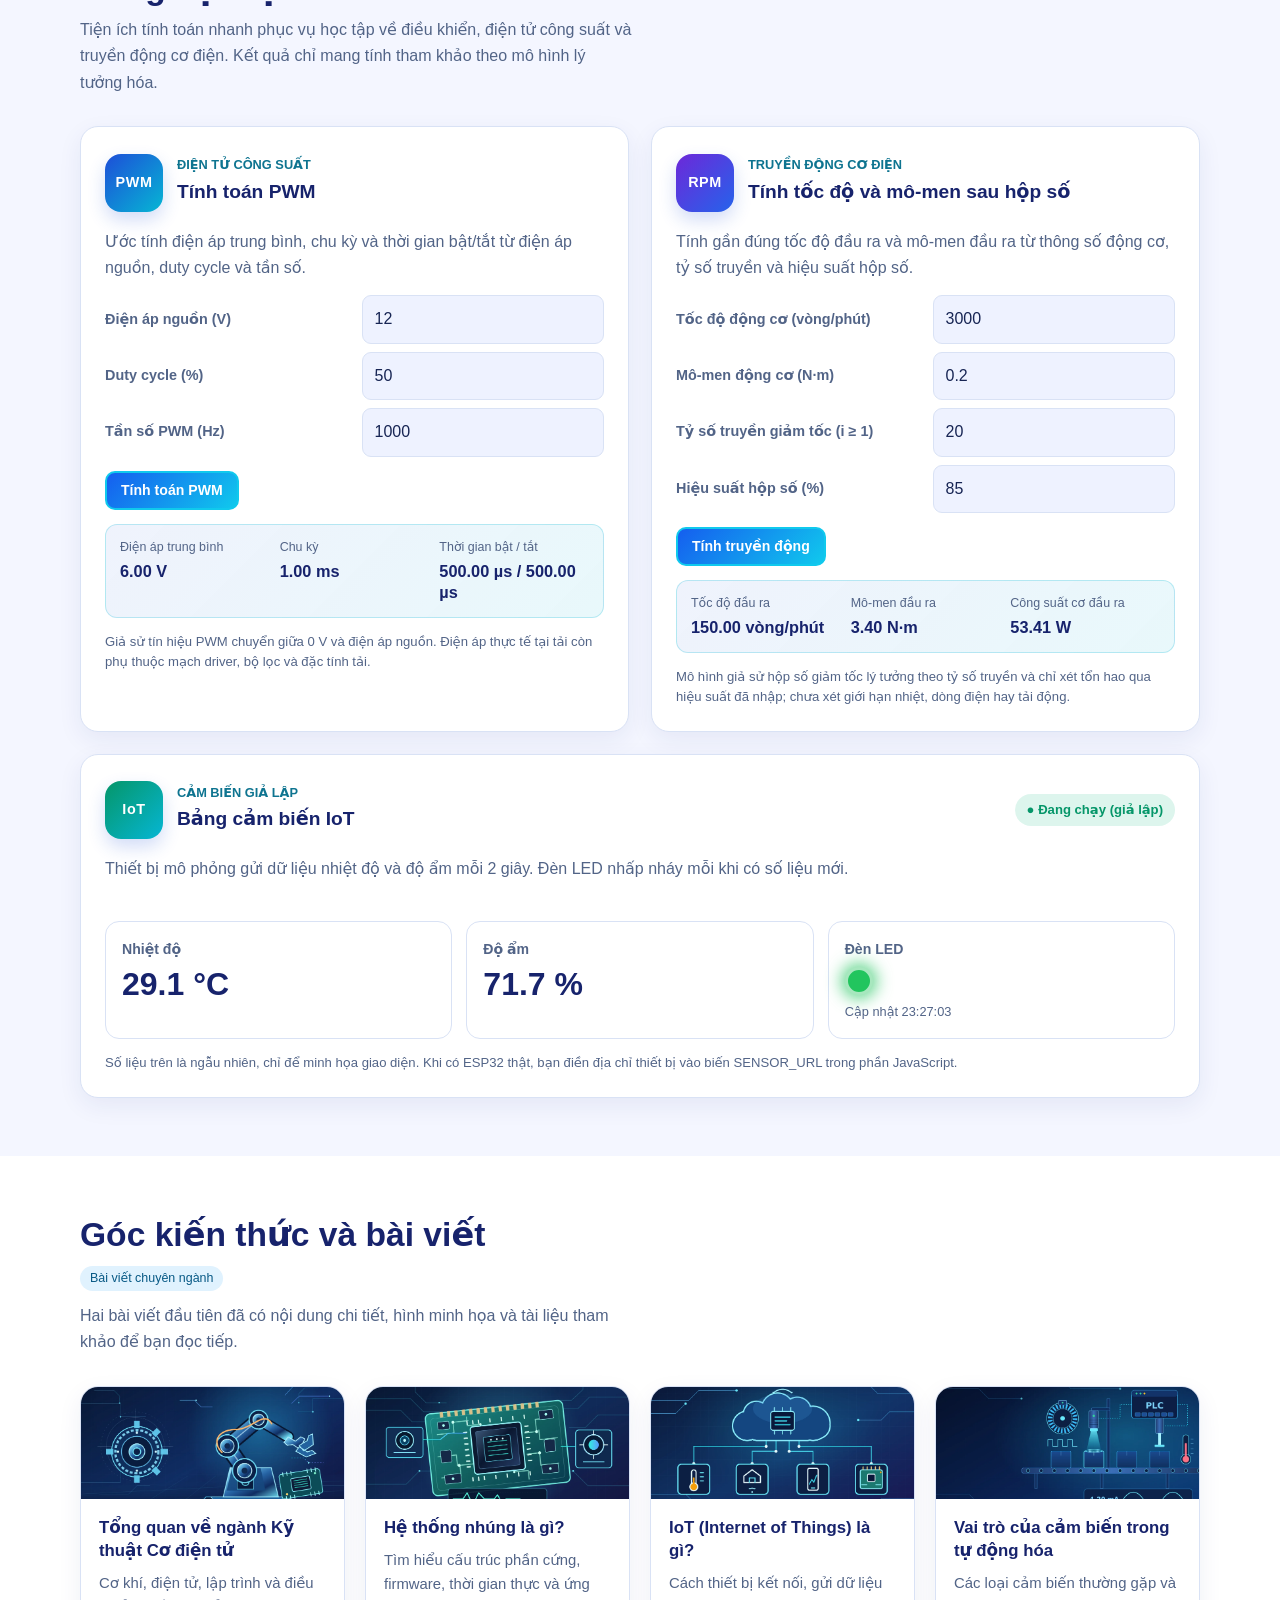
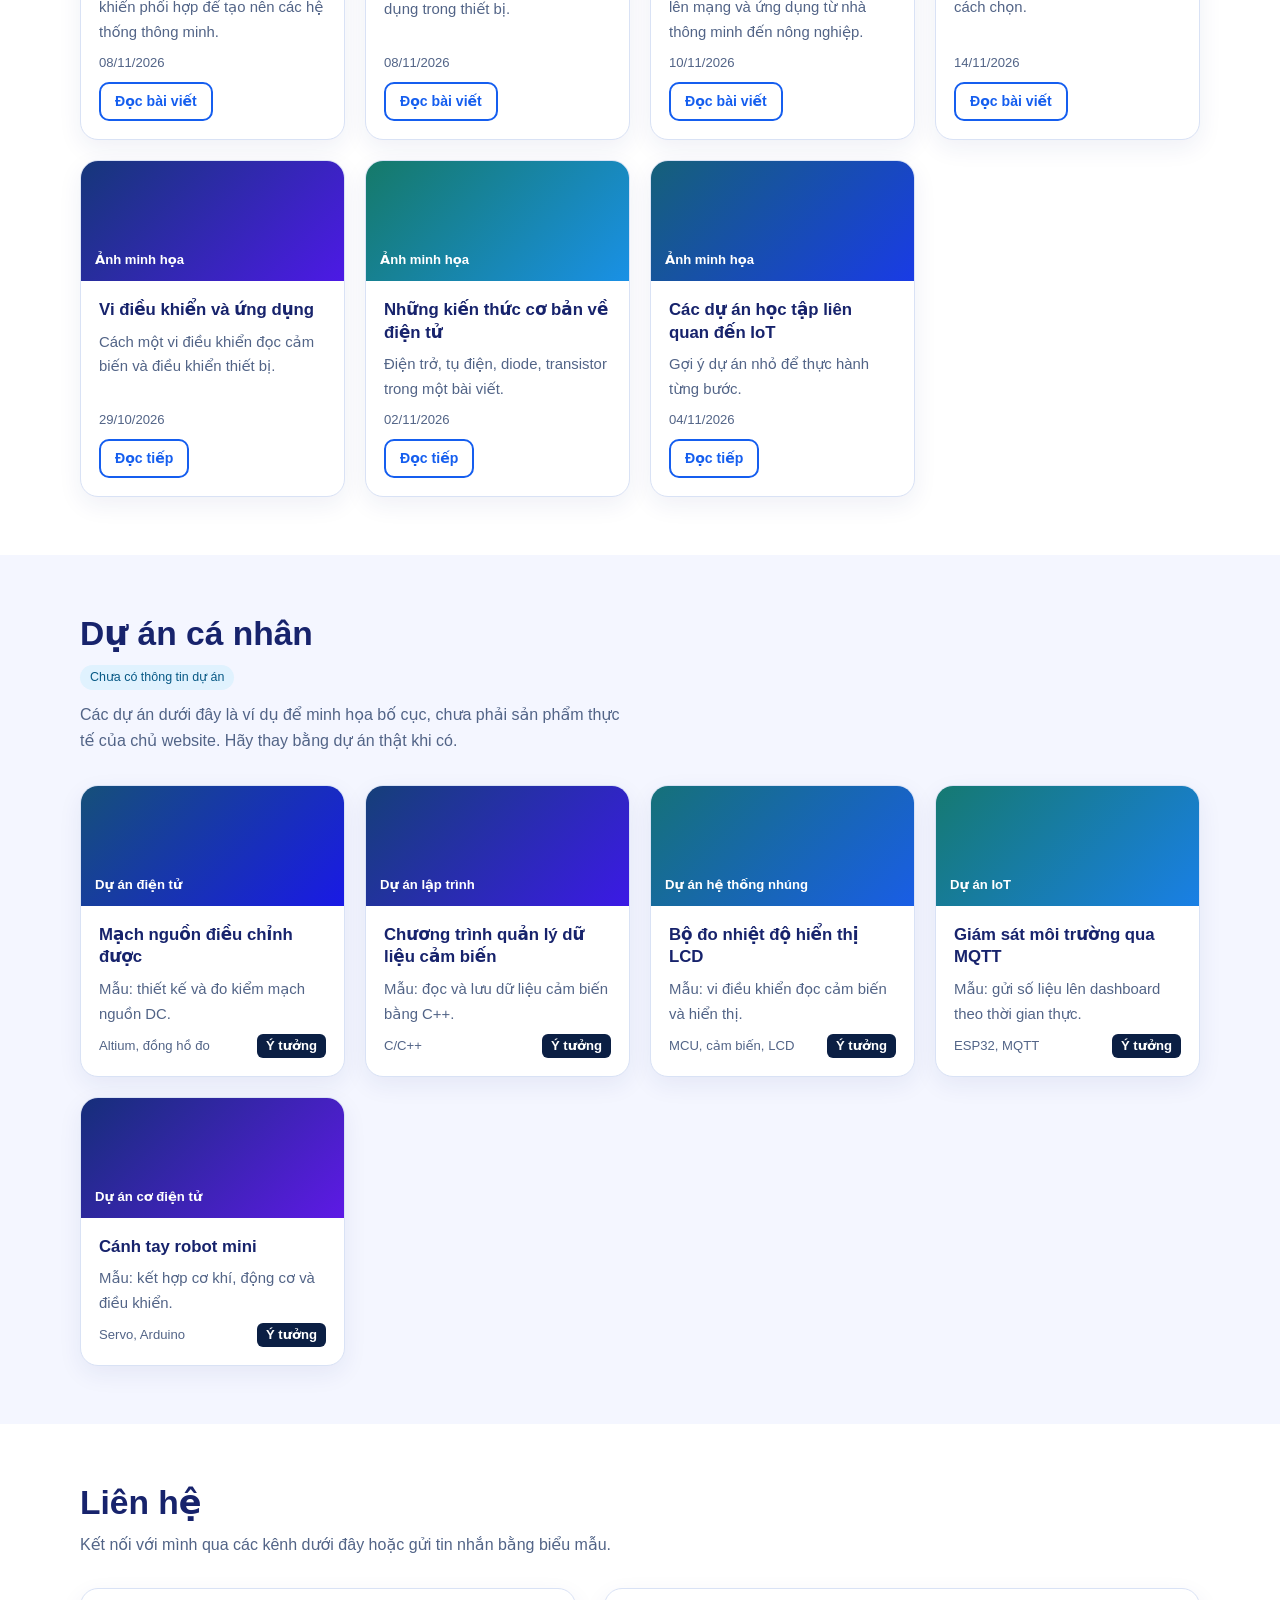
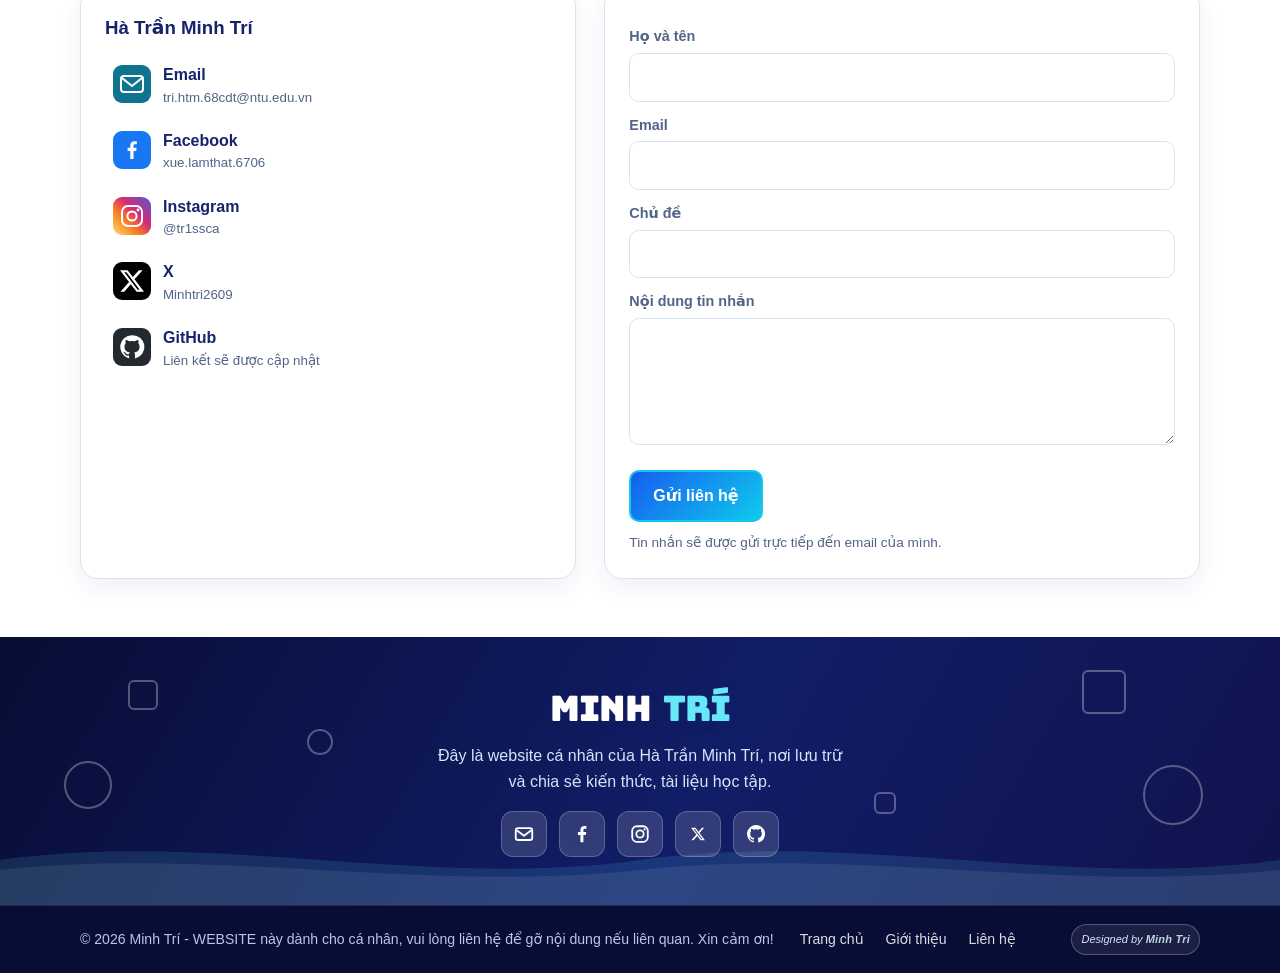
==== commit 66e3ff2f: "v4" ====
--- a/index.html
+++ b/index.html
@@ -85,7 +85,7 @@
                 <strong id="dropdownUserName">Tài khoản</strong>
                 <span class="a-chip ud-chip" id="dropdownBadge" hidden></span>
             </div>
-            <small>Sinh viên NTU</small>
+            <small id="dropdownRole">Sinh viên NTU</small>
         </div>
     </div>        <ul class="user-dropdown-list">
         <li><a href="account.html?tab=account"><i class='bx bxs-user-account'></i> Tài khoản của tôi</a></li>
@@ -881,7 +881,8 @@
 const ARTS = [
     ["Tổng quan về ngành Kỹ thuật Cơ điện tử", "Cơ khí, điện tử, lập trình và điều khiển phối hợp để tạo nên các hệ thống thông minh.", "2026-11-08", 210, "articles/tong-quan-co-dien-tu.html", "articles/images/mechatronics-overview.webp"],
     ["Hệ thống nhúng là gì?", "Tìm hiểu cấu trúc phần cứng, firmware, thời gian thực và ứng dụng trong thiết bị.", "2026-11-08", 190, "articles/he-thong-nhung-la-gi.html", "articles/images/embedded-systems.webp"],
-["IoT (Internet of Things) là gì?", "Cách thiết bị kết nối, gửi dữ liệu lên mạng và ứng dụng từ nhà thông minh đến nông nghiệp.", "2026-11-10", 180, "articles/internet-of-things.html", "articles/images/internet-of-things.webp"],    ["Vai trò của cảm biến trong tự động hóa", "Các loại cảm biến thường gặp và cách chọn.", "2026-10-22", 200, "", ""],
+    ["IoT (Internet of Things) là gì?", "Cách thiết bị kết nối, gửi dữ liệu lên mạng và ứng dụng từ nhà thông minh đến nông nghiệp.", "2026-11-10", 180, "articles/internet-of-things.html", "articles/images/internet-of-things.webp"],    
+    ["Vai trò của cảm biến trong tự động hóa", "Các loại cảm biến thường gặp và cách chọn.", "2026-11-14", 200, "articles/cam-bien-trong-tu-dong-hoa.html", "articles/images/sensors-in-automation.webp"],
     ["Vi điều khiển và ứng dụng", "Cách một vi điều khiển đọc cảm biến và điều khiển thiết bị.", "2026-10-29", 220, "", ""],
     ["Những kiến thức cơ bản về điện tử", "Điện trở, tụ điện, diode, transistor trong một bài viết.", "2026-11-02", 170, "", ""],
     ["Các dự án học tập liên quan đến IoT", "Gợi ý dự án nhỏ để thực hành từng bước.", "2026-11-04", 195, "", ""]
@@ -1172,6 +1173,11 @@
         udBadge.textContent = b.name;
         udBadge.className = "a-chip ud-chip " + (b.id === "dev" ? "b-dev" : b.id === "admin" ? "b-admin" : "b-lv" + b.level);
         udBadge.hidden = false;
+    }
+    const udRole = document.getElementById("dropdownRole");
+    if (udRole && user.school_tag !== undefined) {
+        udRole.textContent = user.school_tag ? "Sinh viên " + user.school_tag : "Sinh viên";
+    
     }
 
     // Bỏ "hidden" để hoạt ảnh CSS chạy được (hiện/ẩn do class is-open điều khiển)
--- a/style.css
+++ b/style.css
@@ -2564,7 +2564,7 @@
     align-items: center;
     gap: 5px;
     margin-left: 30px;          /* đẩy sang phải, tách khỏi Trang chủ / Giới thiệu / Liên hệ */
-    padding: 6px 14px;          /* khung nhỏ ôm quanh chữ */
+    padding: 5px 9px;          /* khung nhỏ ôm quanh chữ */
     border: 1px solid rgba(255, 255, 255, .25);
     border-radius: 999px;       /* bo tròn thành viên thuốc */
     background: rgba(255, 255, 255, .08);
@@ -3337,6 +3337,8 @@
    (không che đồng hồ và lịch ở phía trên). */
 #home {
     z-index: 5;
+    overflow-x: clip;           /* cắt phần sao băng tràn ngang */
+    overflow-y: visible;        /* giữ nguyên để menu nút GHI CHÚ xổ xuống không bị cắt */
 }
 .nt.open .nt-act button:nth-child(1) {
     transition-delay: 0s;
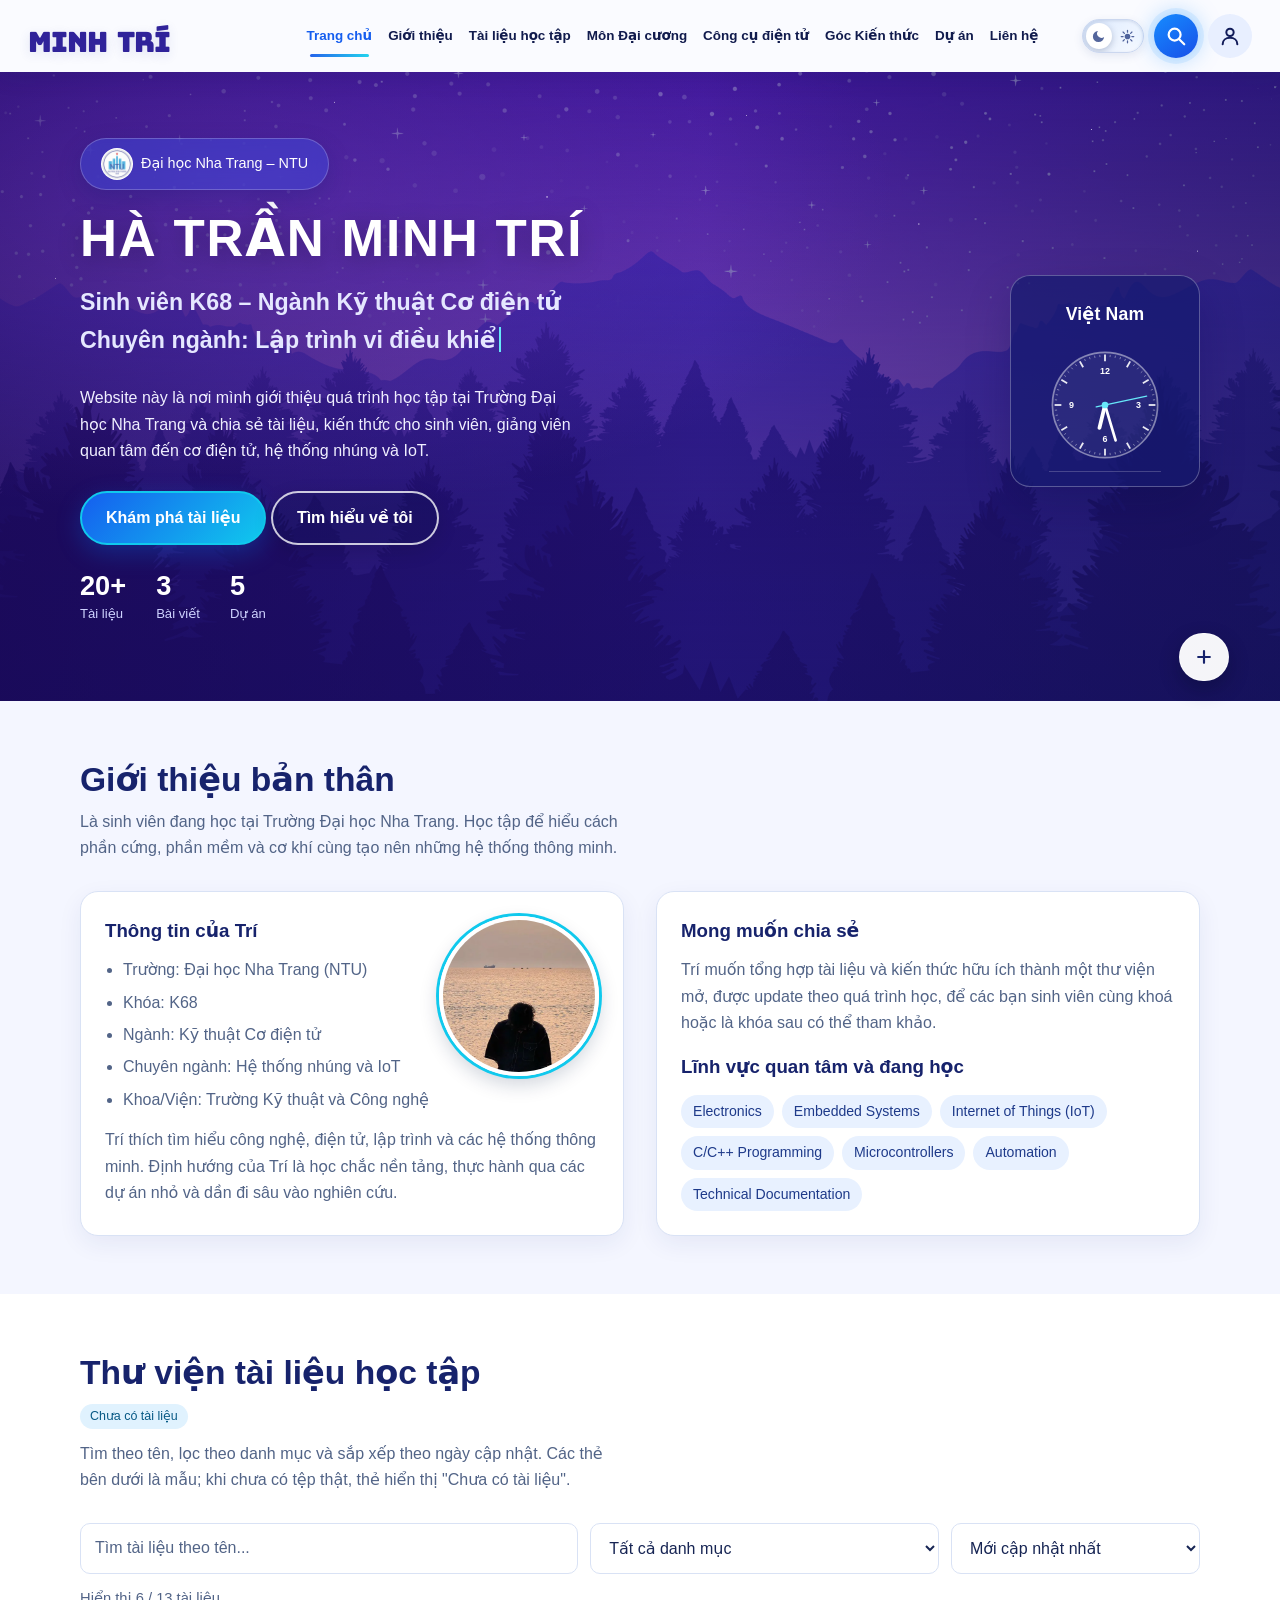
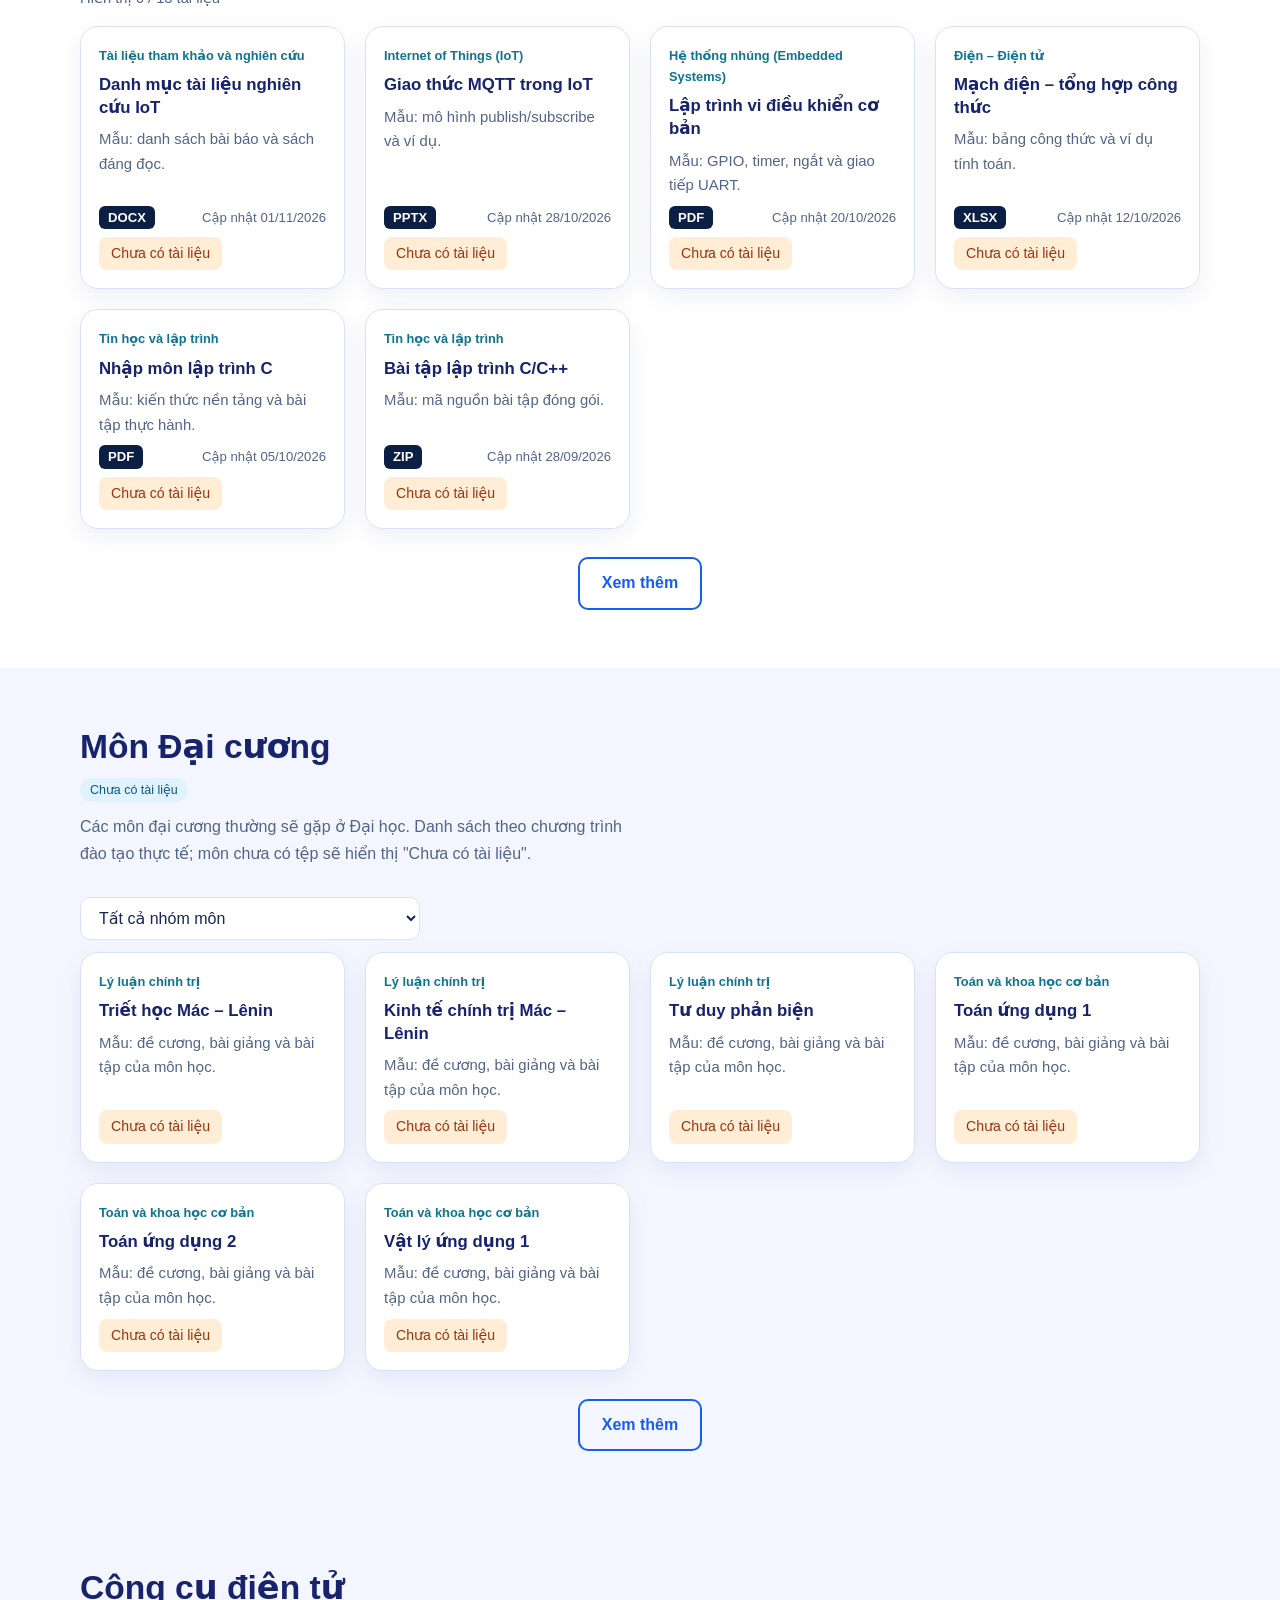
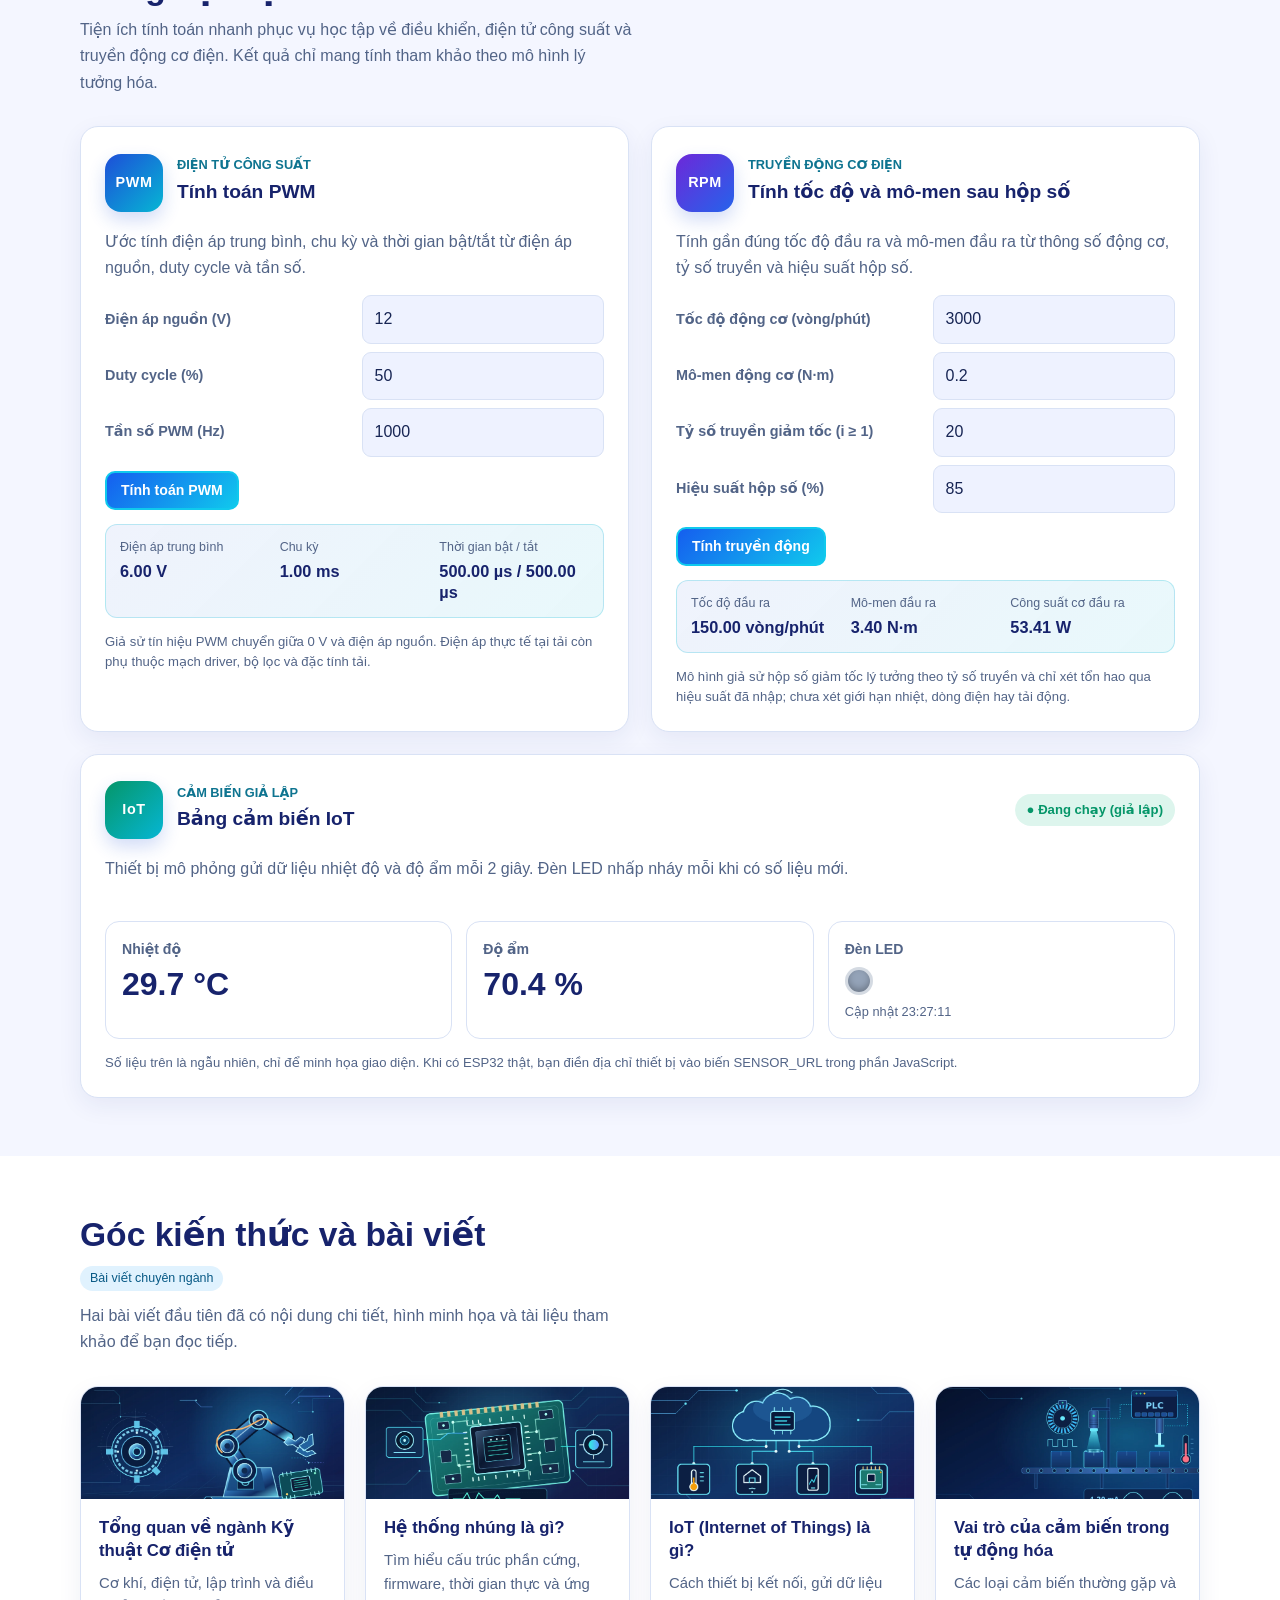
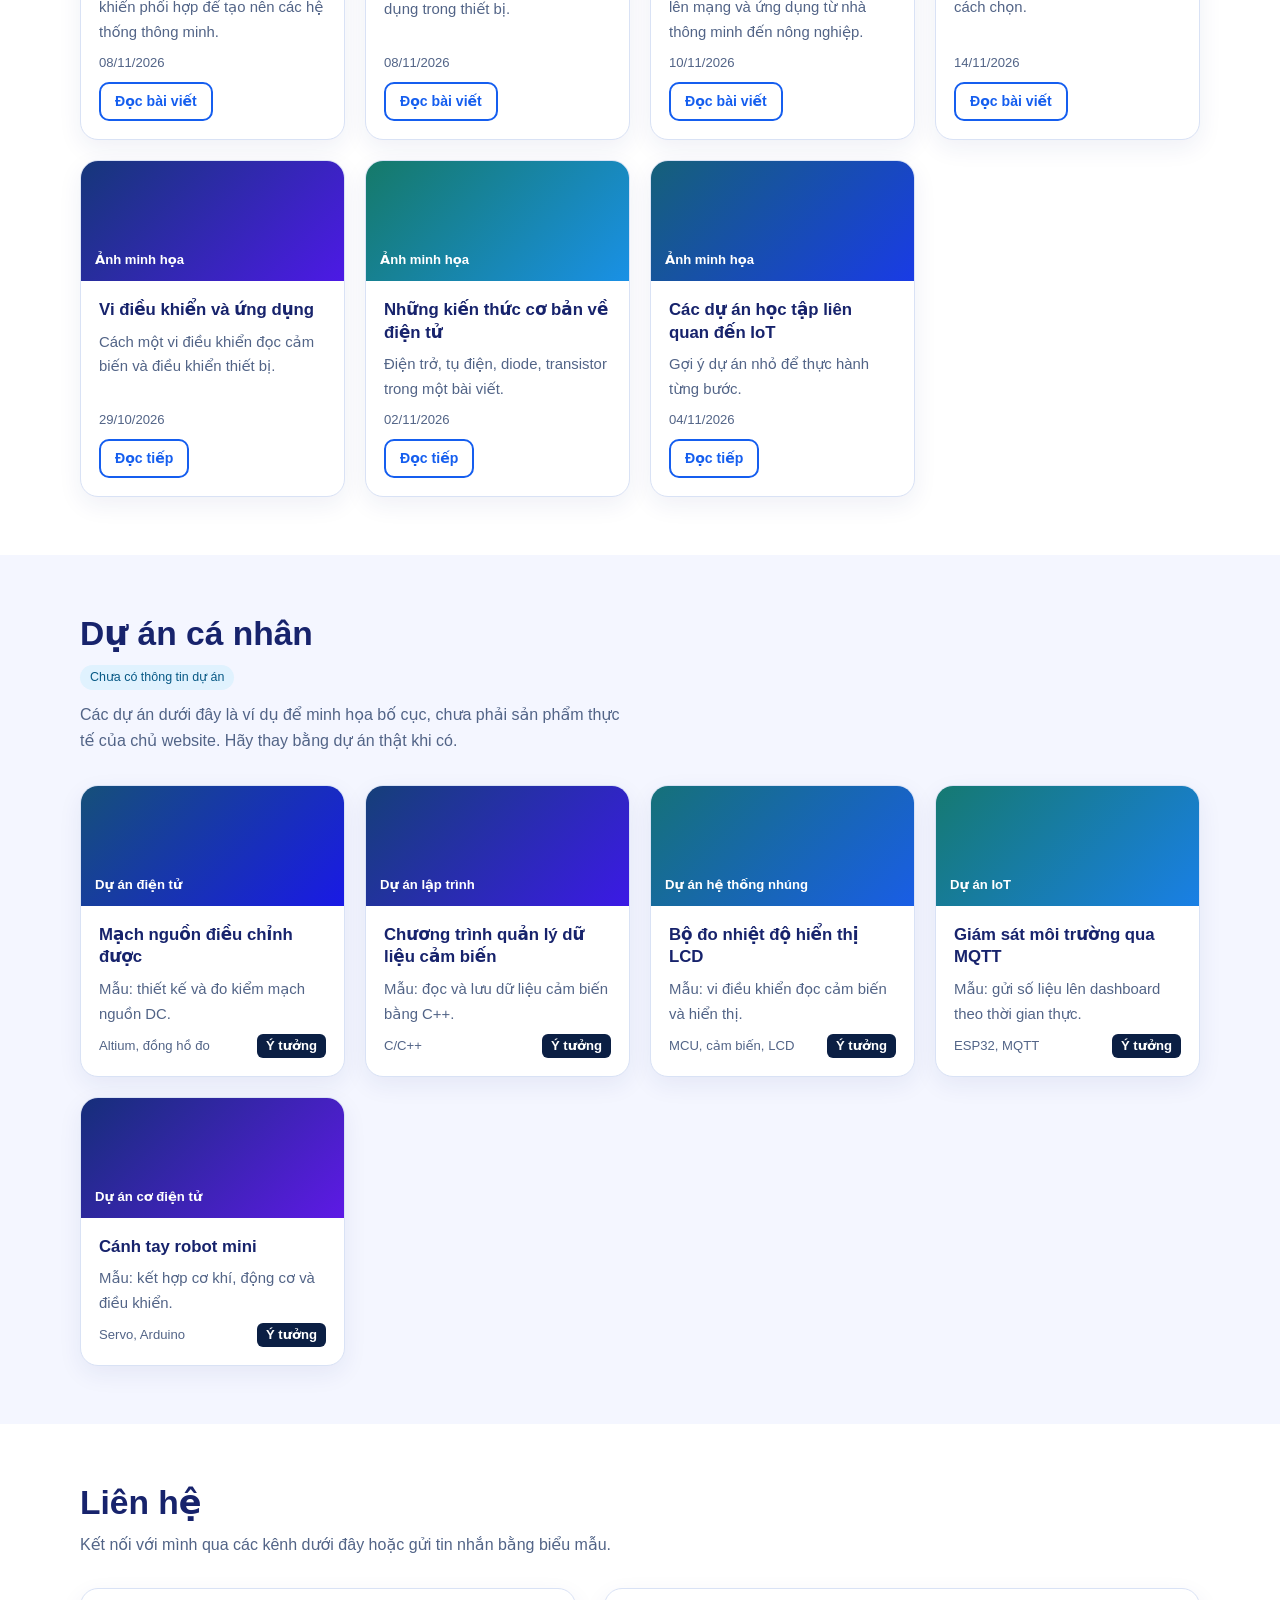
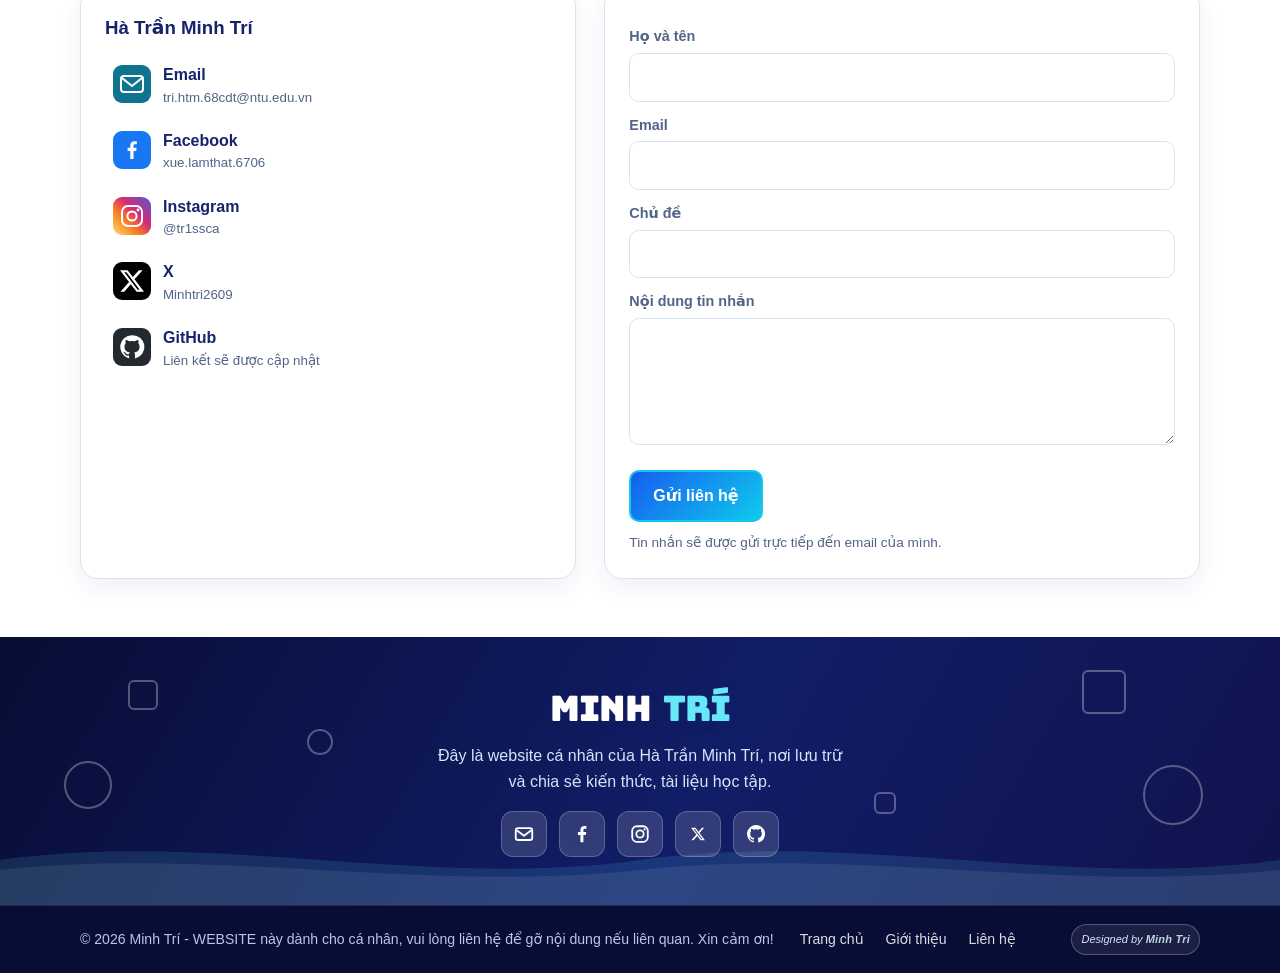
==== commit edfd7db5: "v4" ====
--- a/index.html
+++ b/index.html
@@ -1045,6 +1045,14 @@
     });
 });
 /* ===== Biểu mẫu liên hệ: gửi về máy chủ Python ===== */
+function authFetch(url, options = {}) {
+    let token = "";
+    try { token = localStorage.getItem("auth_token") || ""; } catch (e) {}
+    const headers = { ...(options.headers || {}) };
+    if (token) headers.Authorization = "Bearer " + token;
+    return fetch(url, { credentials: "include", ...options, headers });
+}
+
 const API = ["127.0.0.1", "localhost"].includes(location.hostname) ? "http://127.0.0.1:5000" : "https://tr1ssca.pythonanywhere.com";
 
 $("#form").addEventListener("submit", async e => {
@@ -1120,7 +1128,7 @@
     // 1. Hỏi máy chủ xem còn đăng nhập không (đáng tin hơn localStorage)
     let user = null;
     try {
-        const response = await fetch(API + "/api/me", { credentials: "include" });
+        const response = await authFetch(API + "/api/me");
         const data = await response.json();
         user = data.user;
     } catch (error) {
@@ -1136,6 +1144,7 @@
     if (!user) {
         try {
             localStorage.removeItem("demo_session");
+            localStorage.removeItem("auth_token");
         } catch (e) {}
         return;     // chưa đăng nhập: giữ biểu tượng người, bấm vào đi tới login.html
     }
@@ -1201,10 +1210,11 @@
         logoutBtn.addEventListener("click", async function (e) {
             e.preventDefault();
             try {
-                await fetch(API + "/api/logout", { method: "POST", credentials: "include" });
+                await authFetch(API + "/api/logout", { method: "POST" });
             } catch (error) {}
             try {
                 localStorage.removeItem("demo_session");
+                localStorage.removeItem("auth_token");
             } catch (error) {}
             if (typeof toast === "function") toast("Đã đăng xuất thành công!");
             setTimeout(() => location.reload(), 400);
